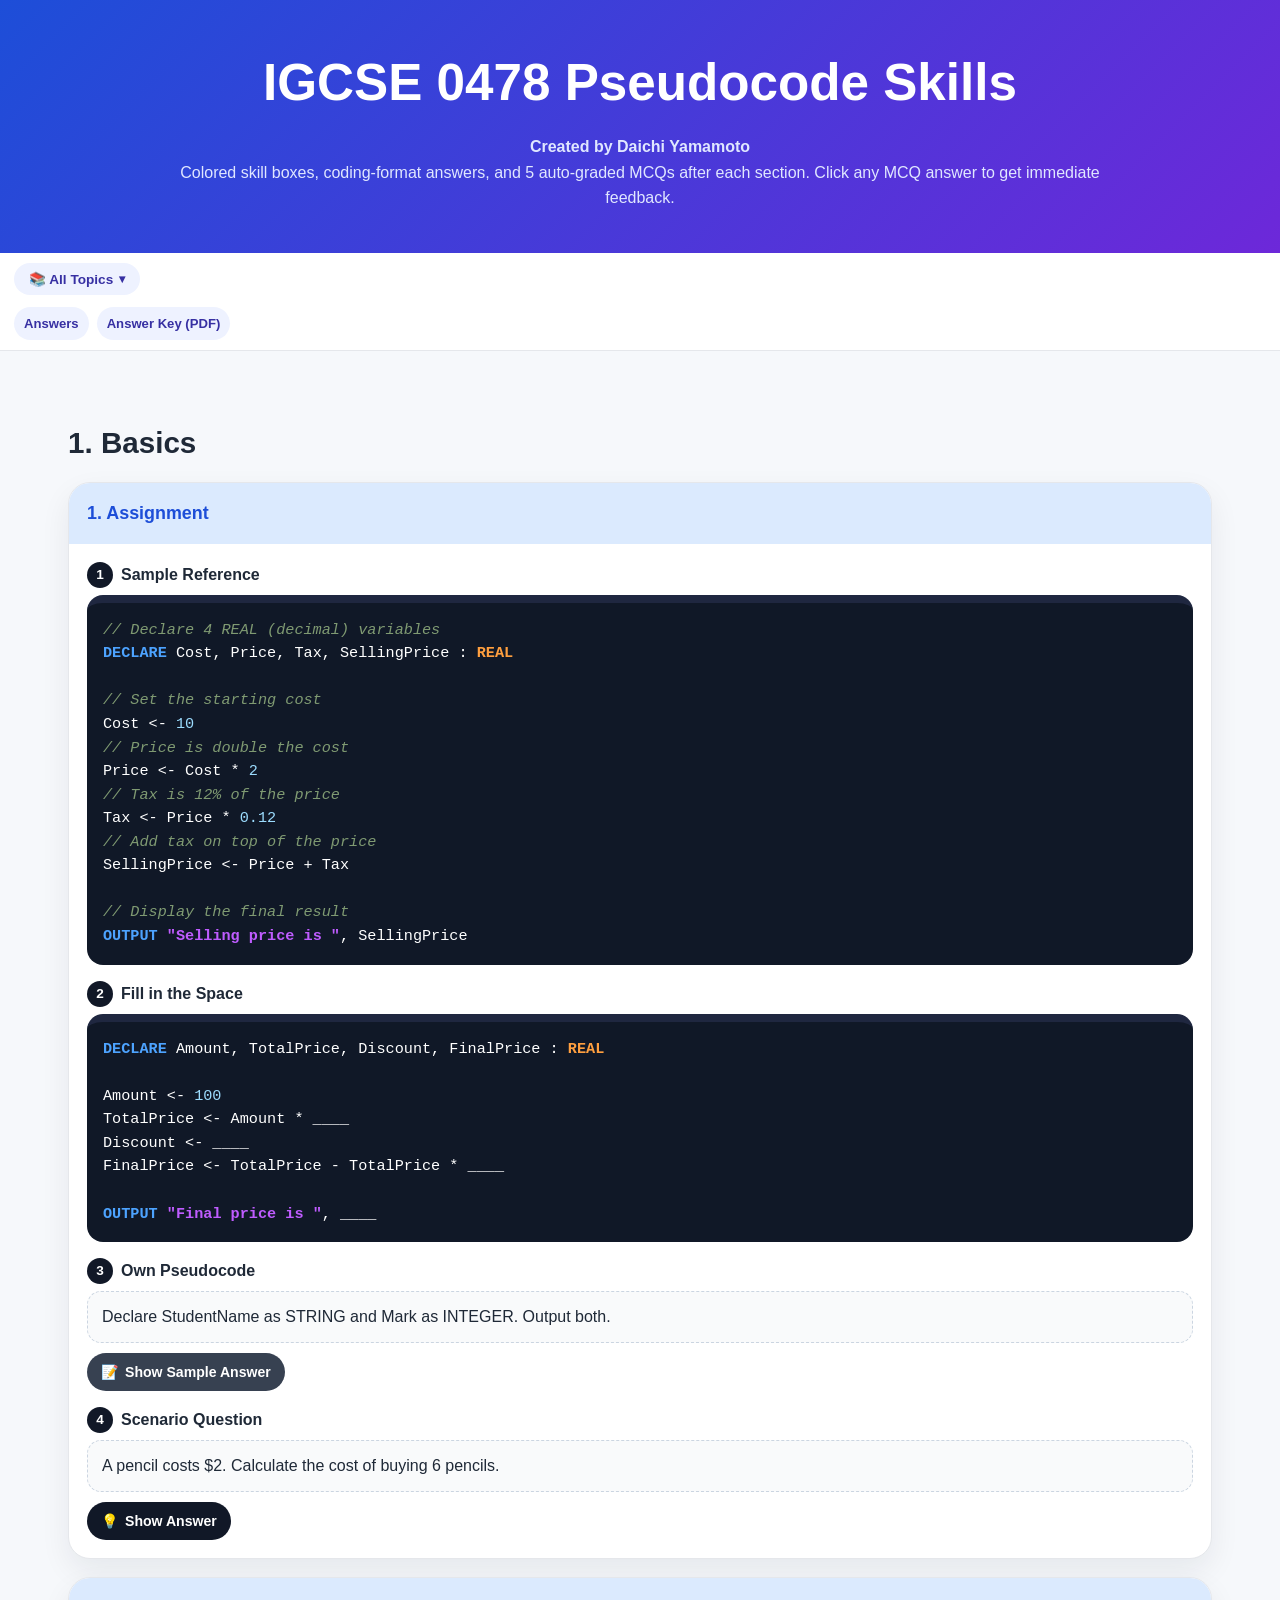
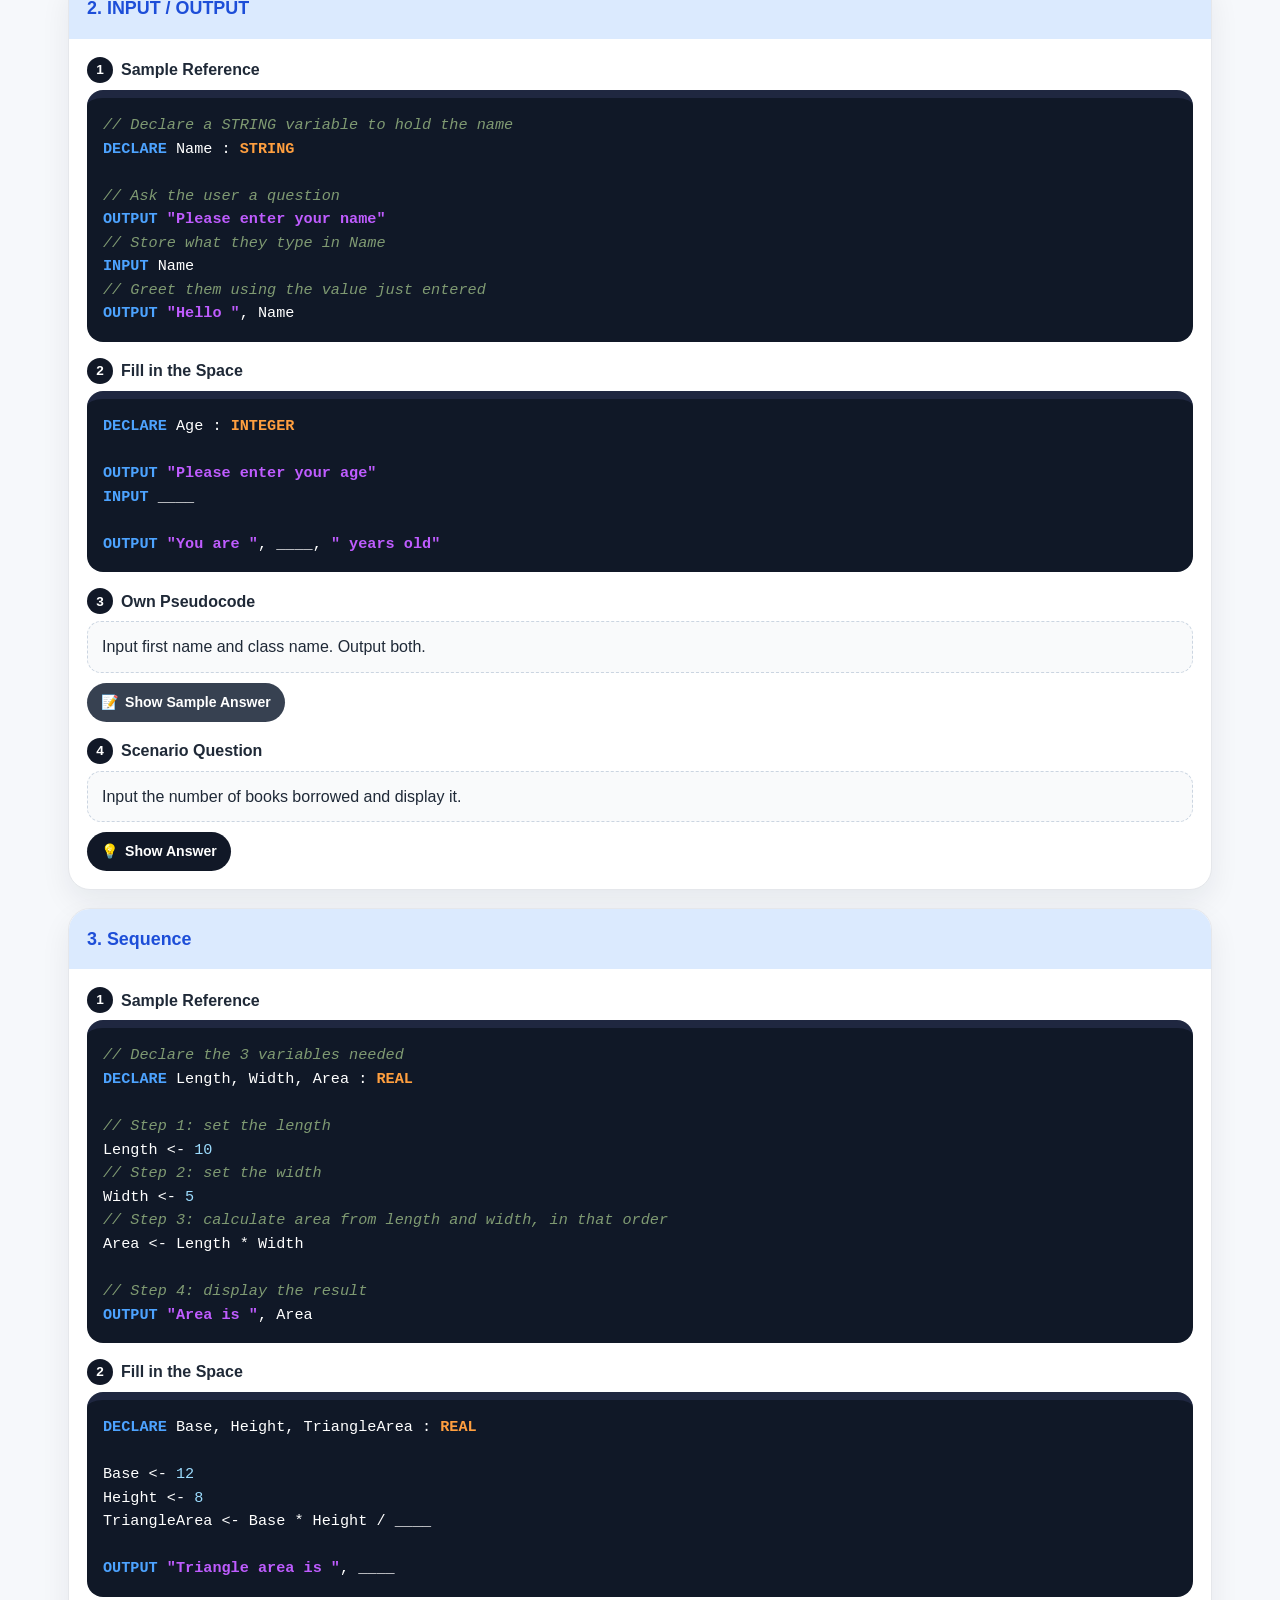
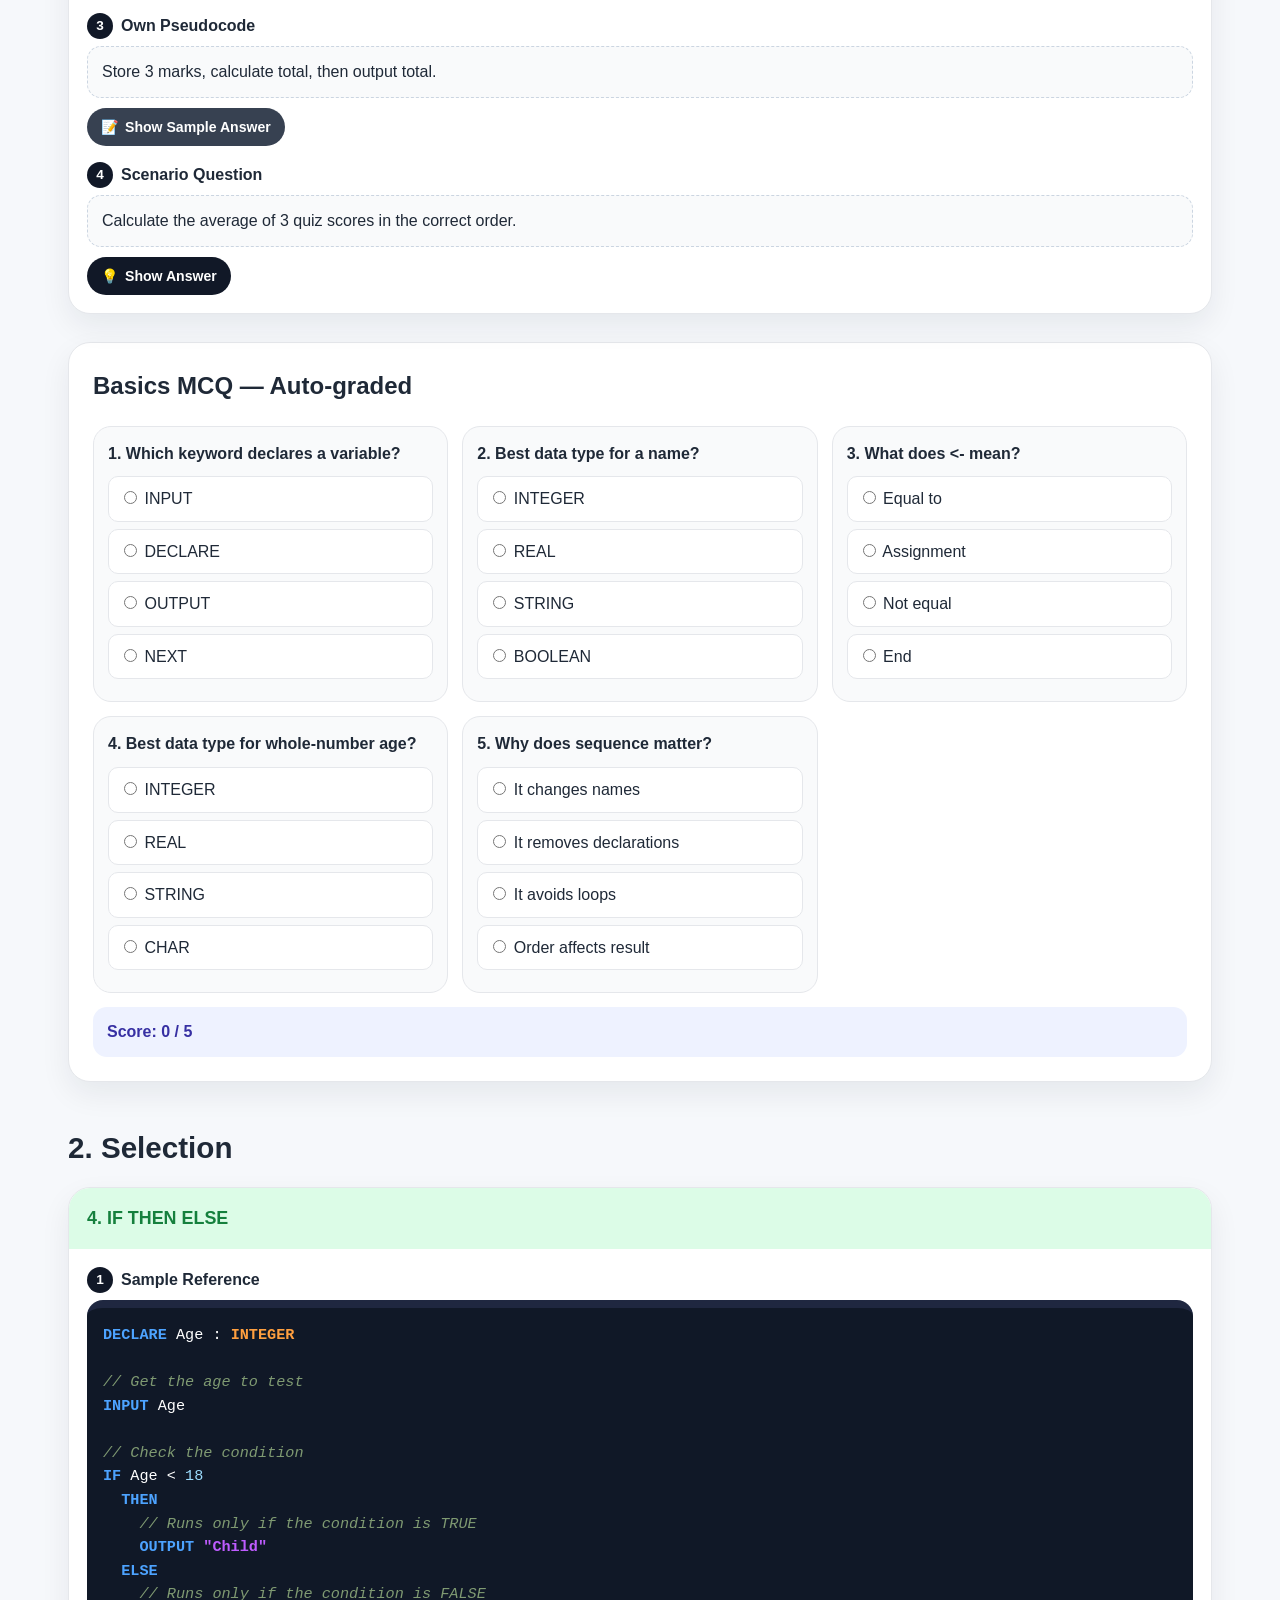
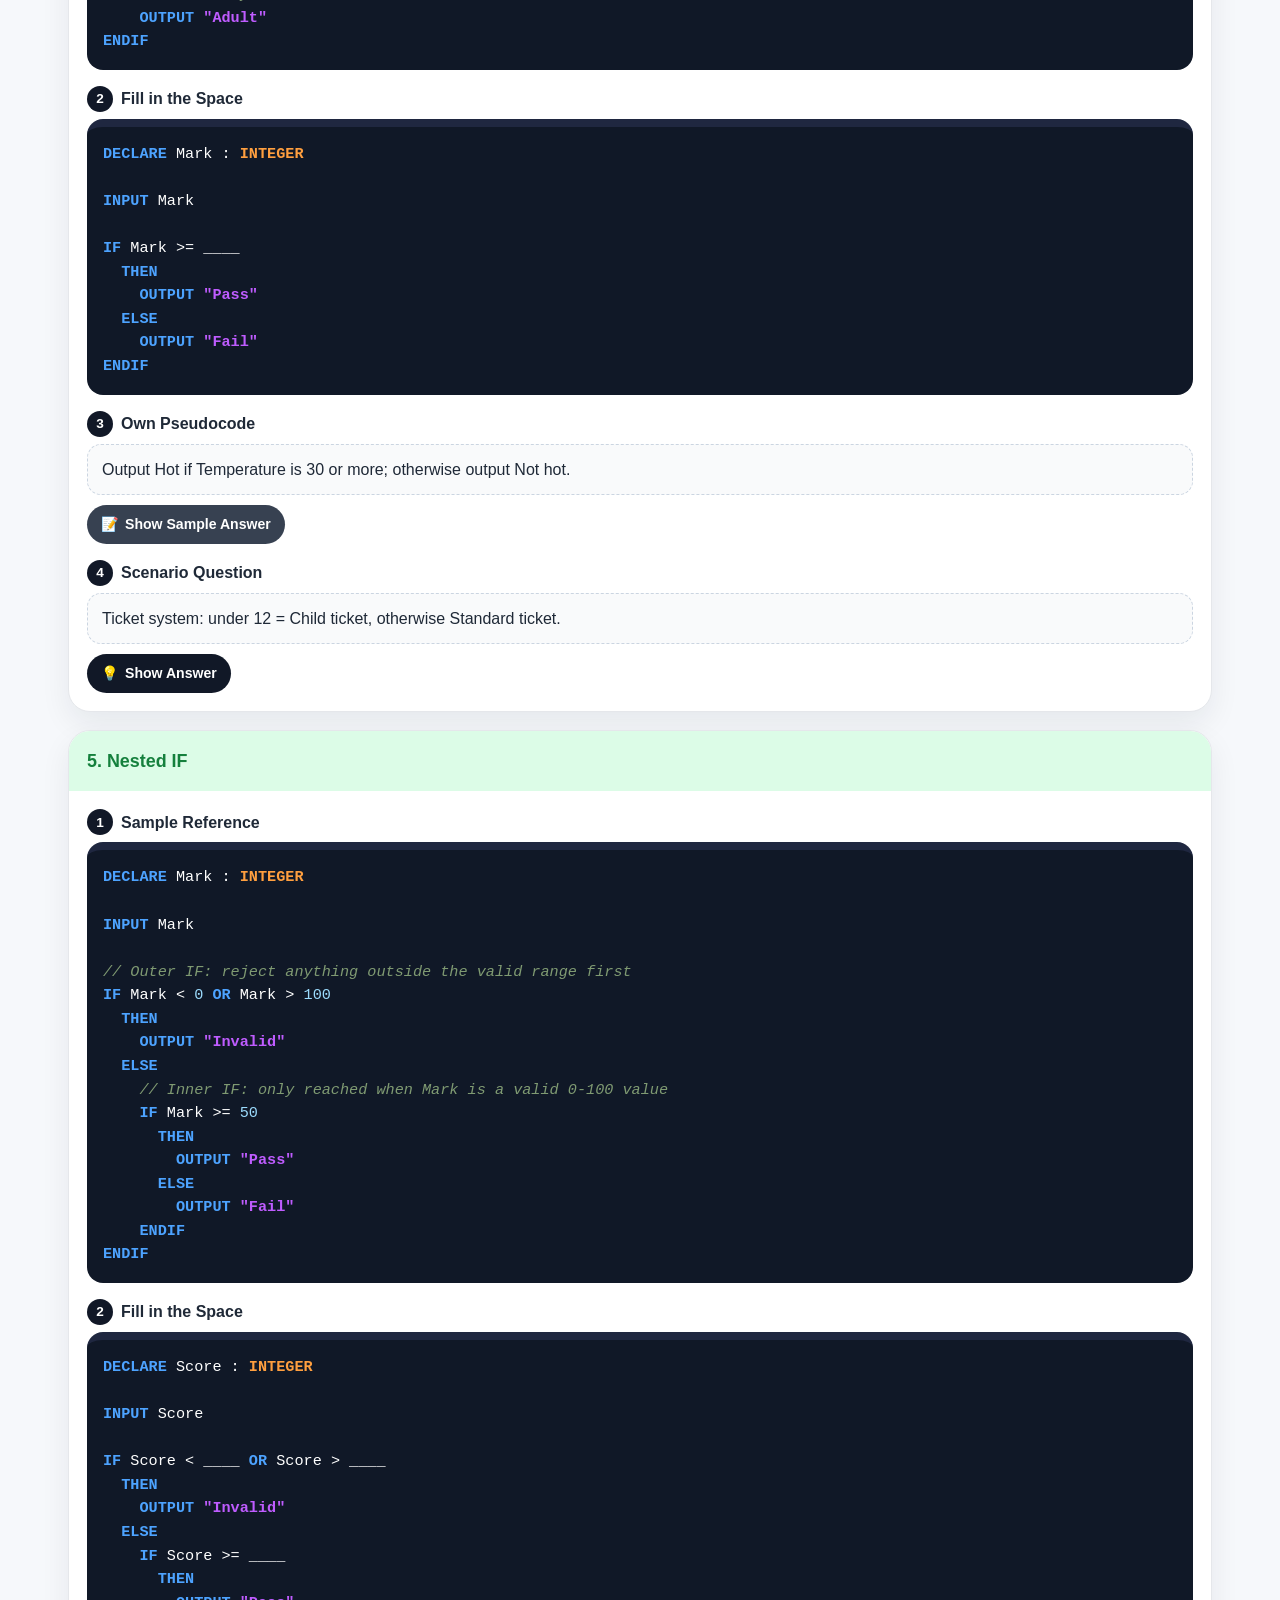
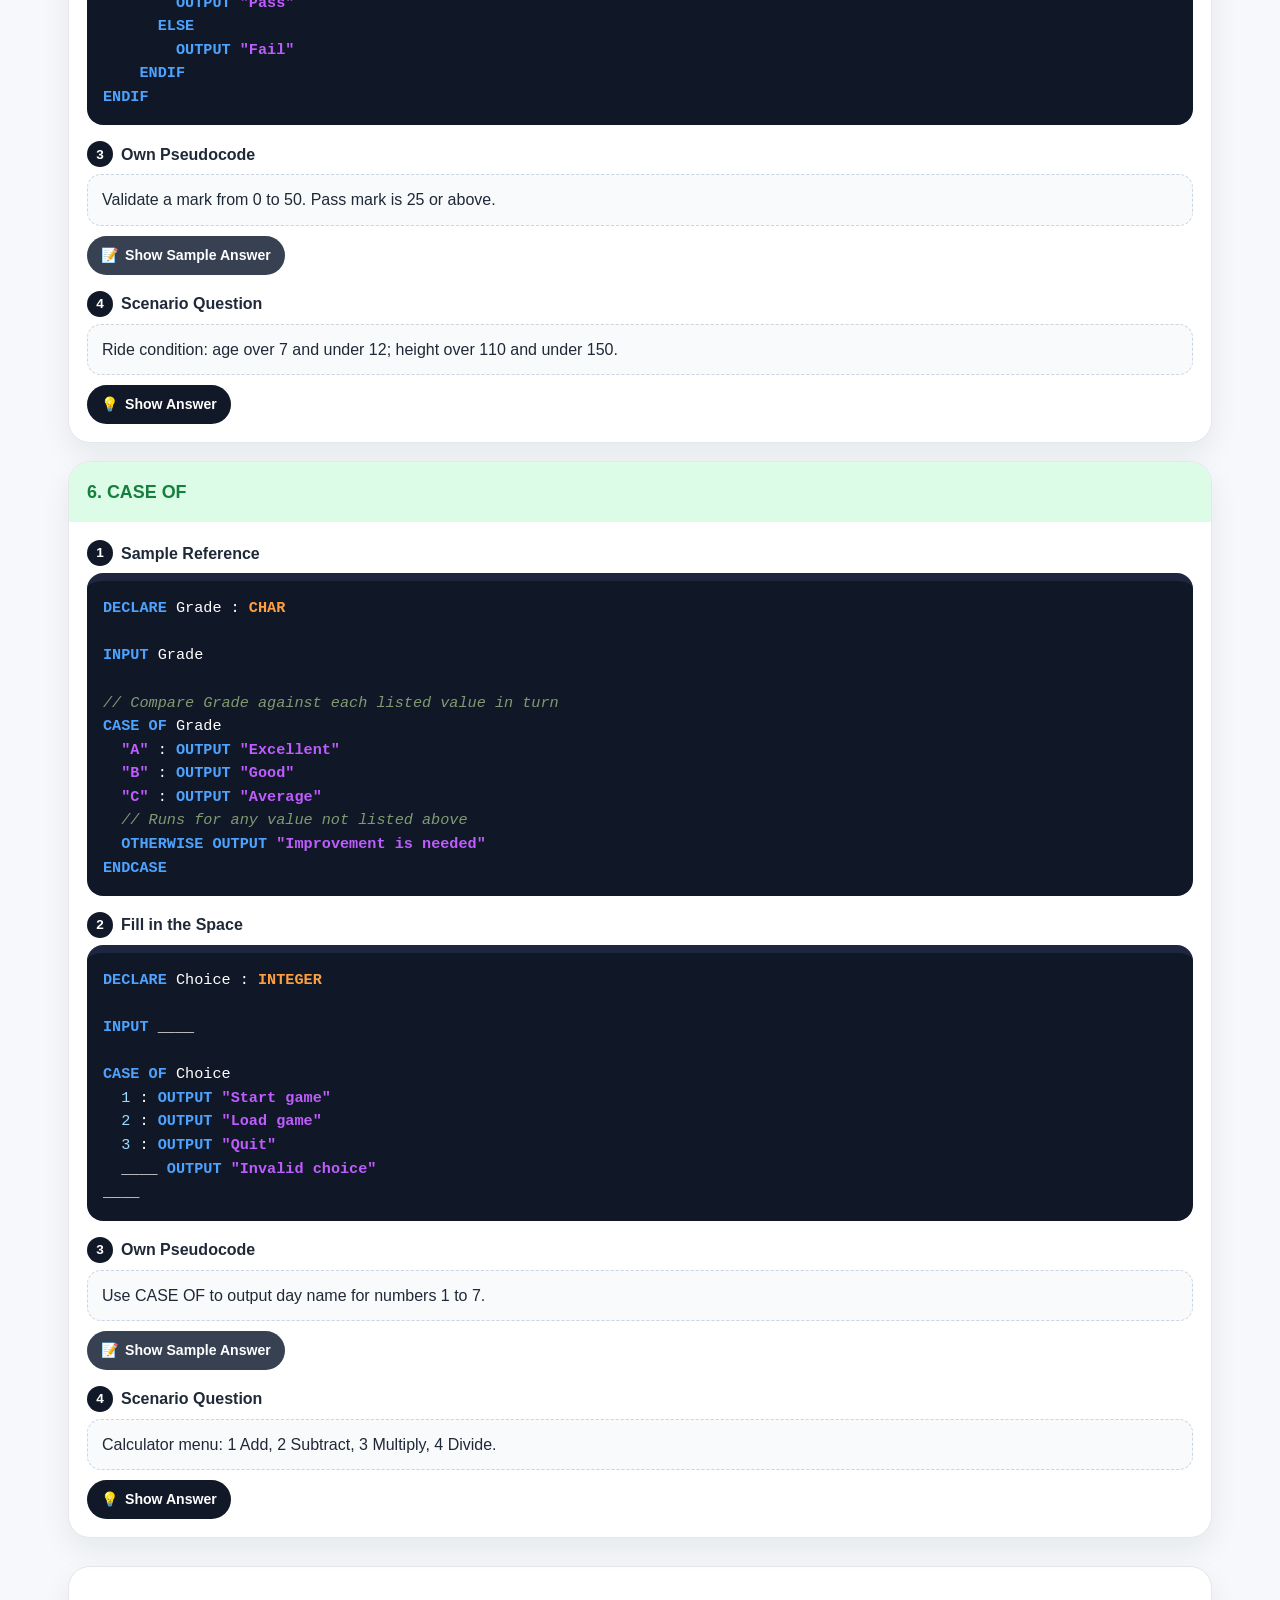
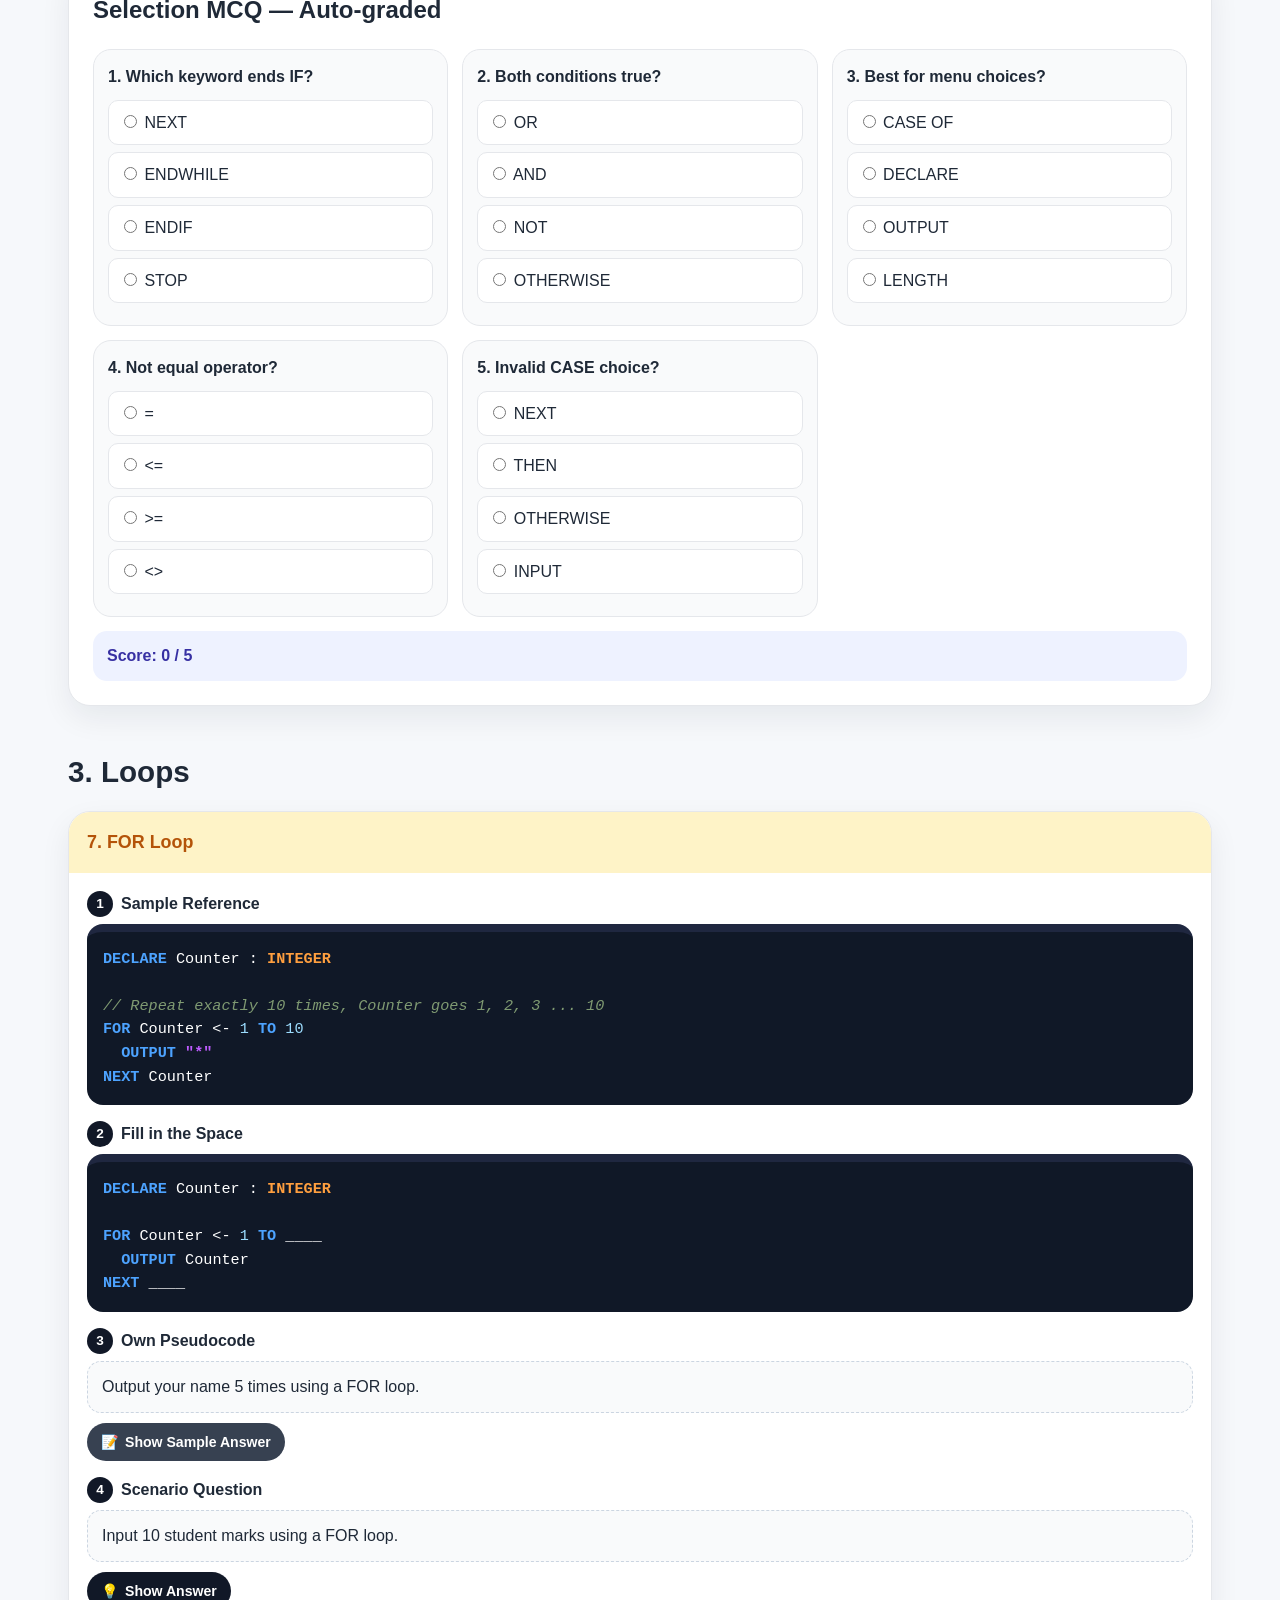
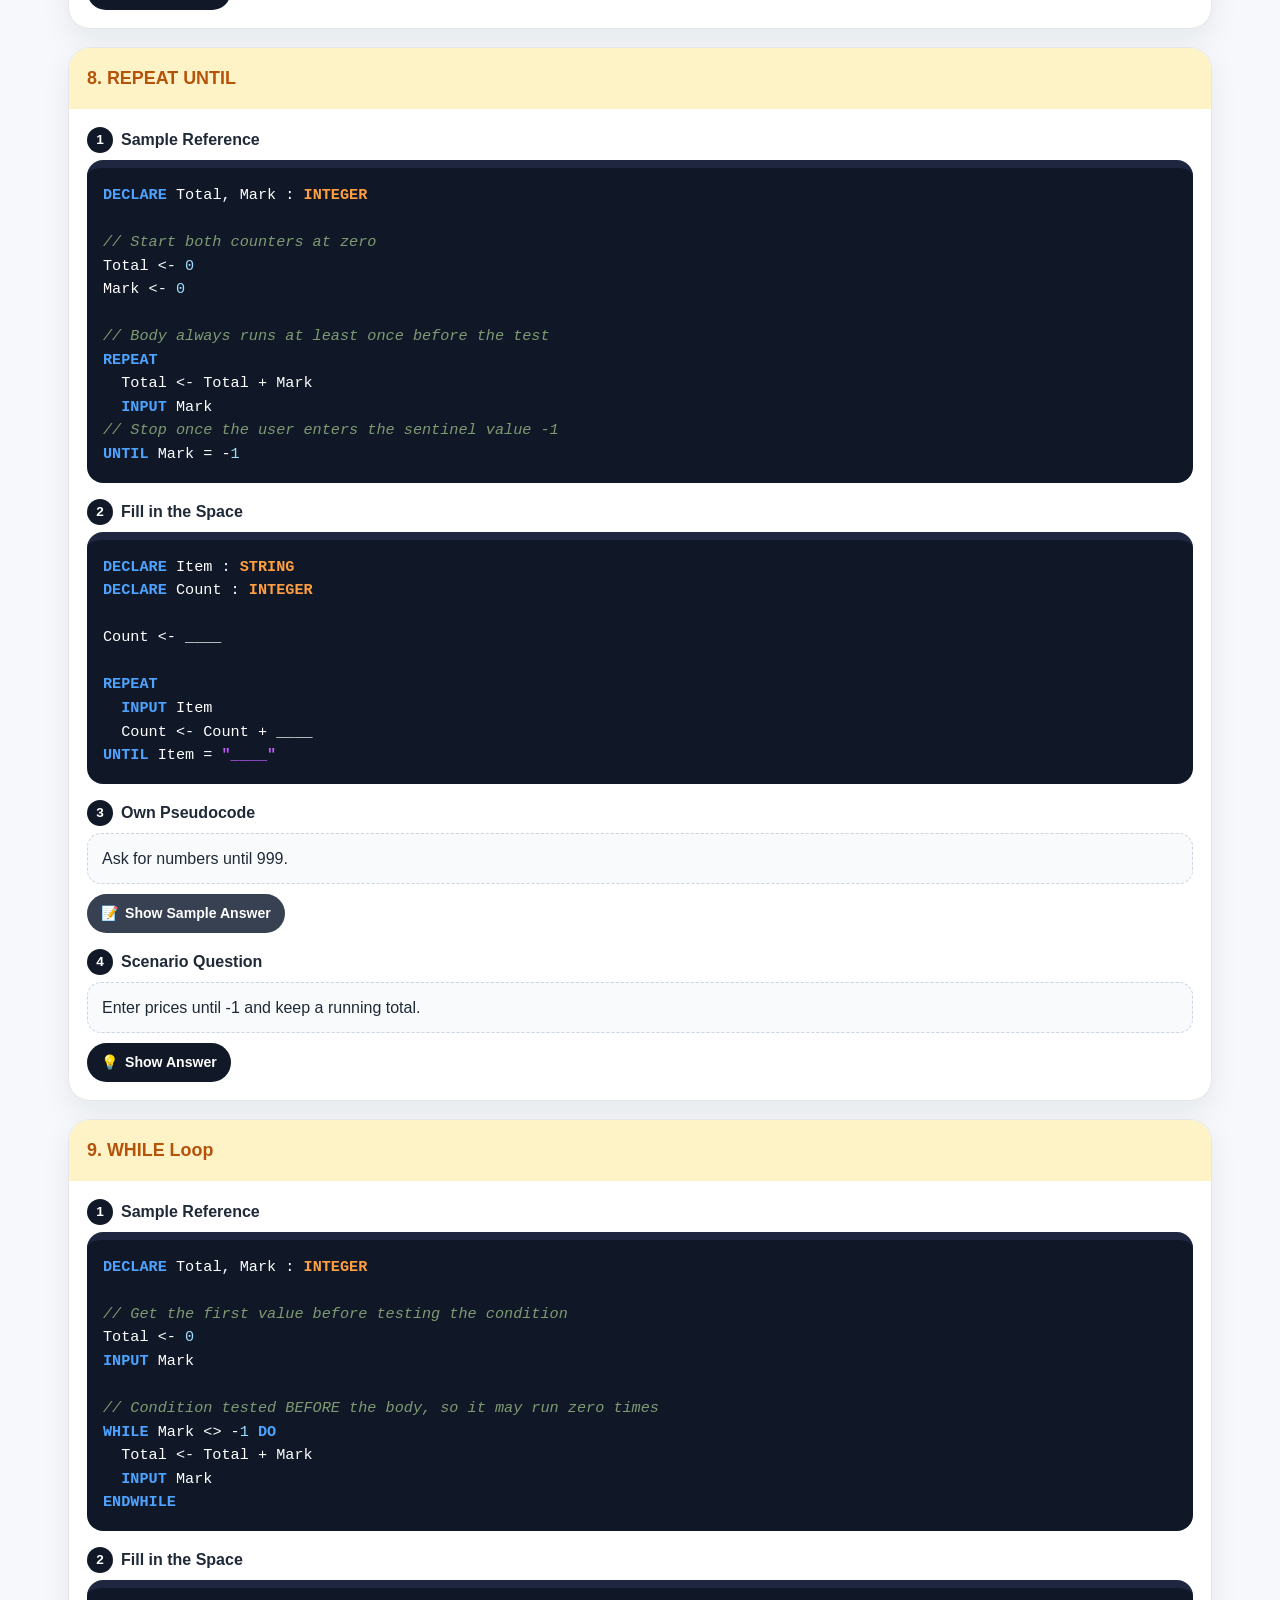
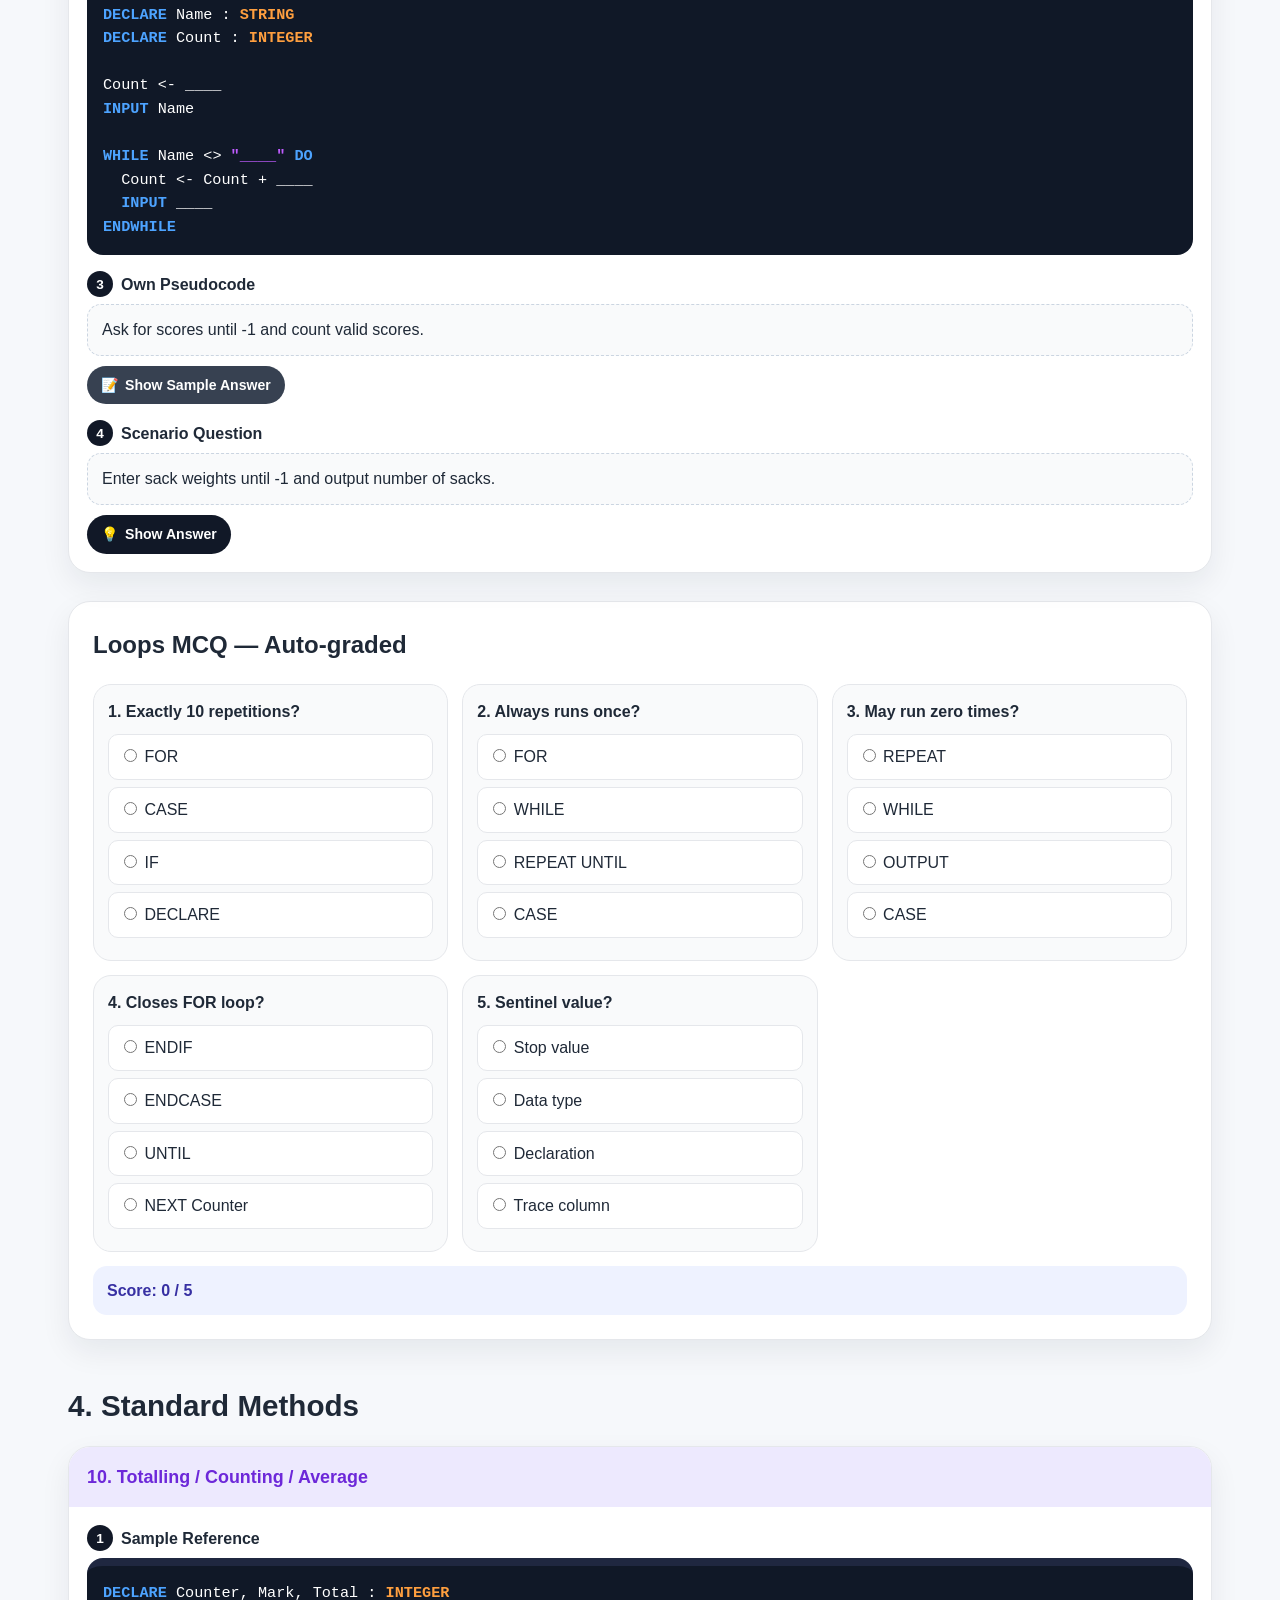
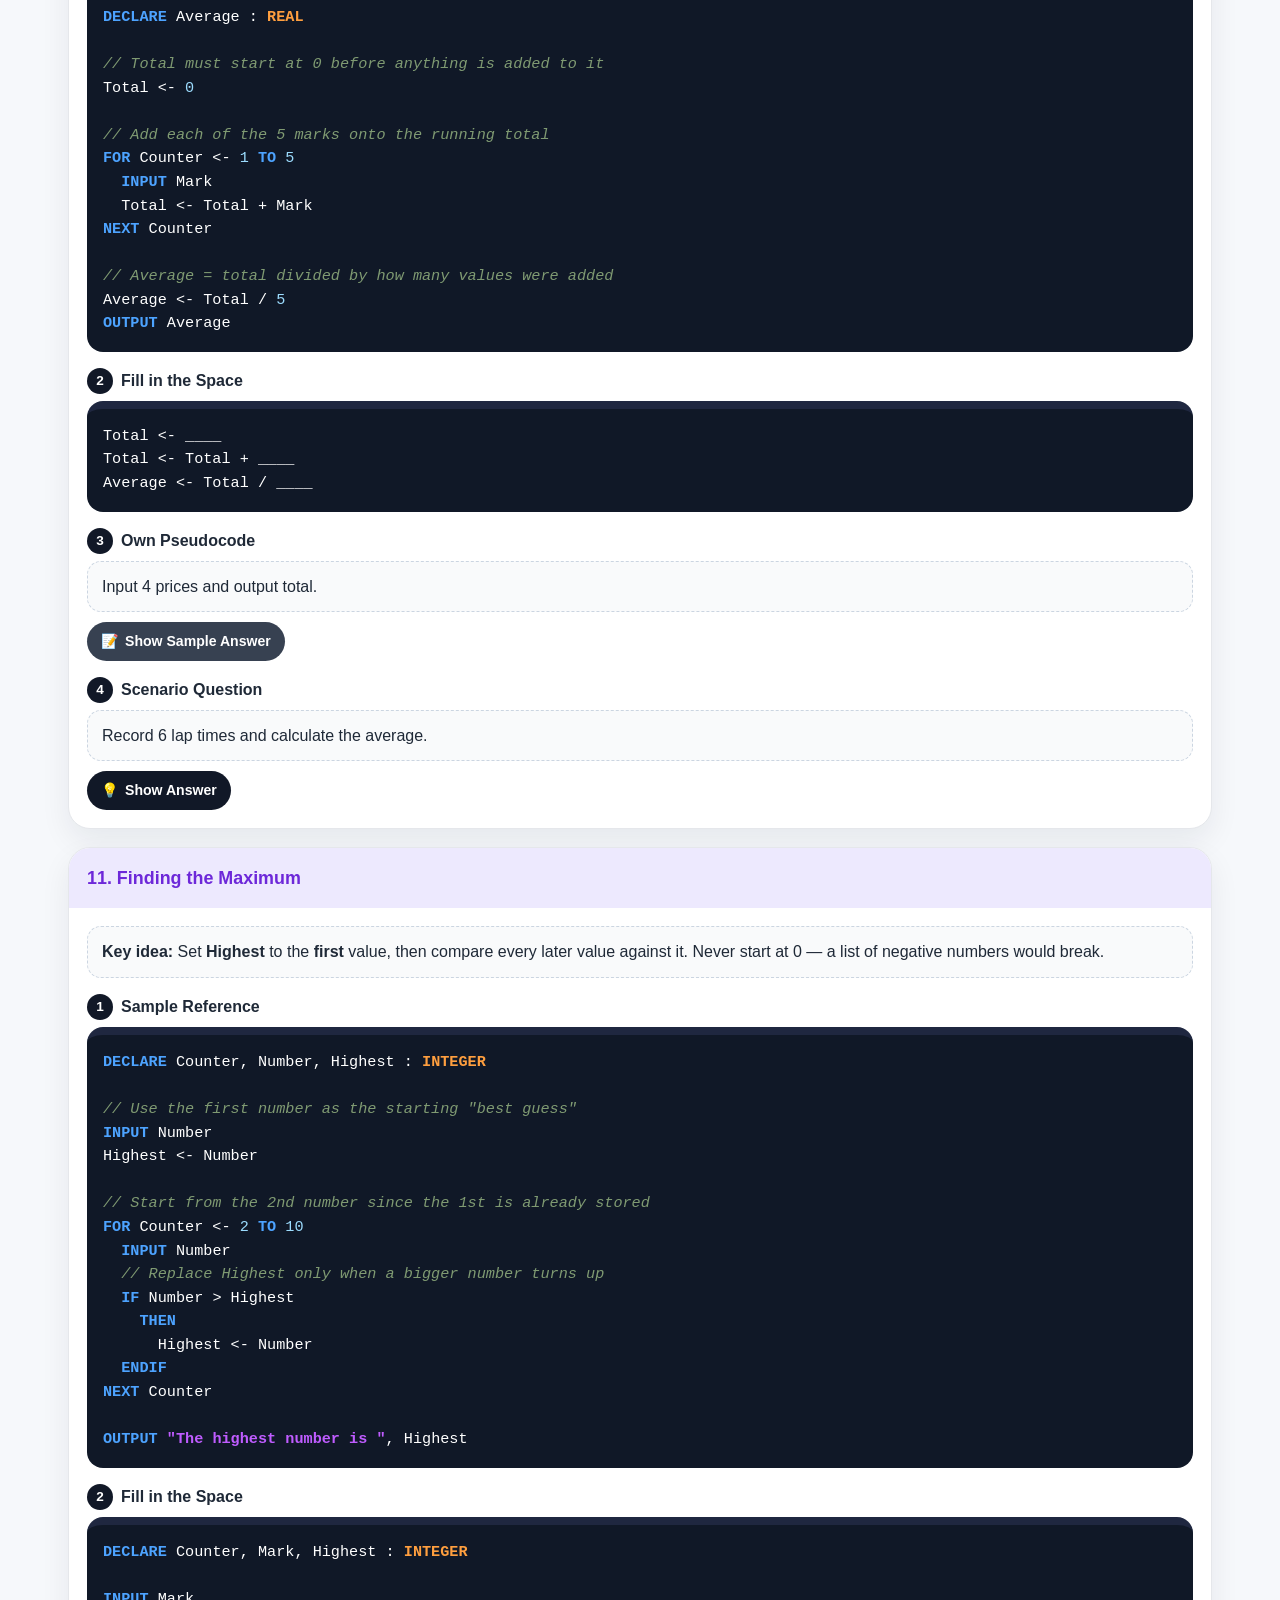
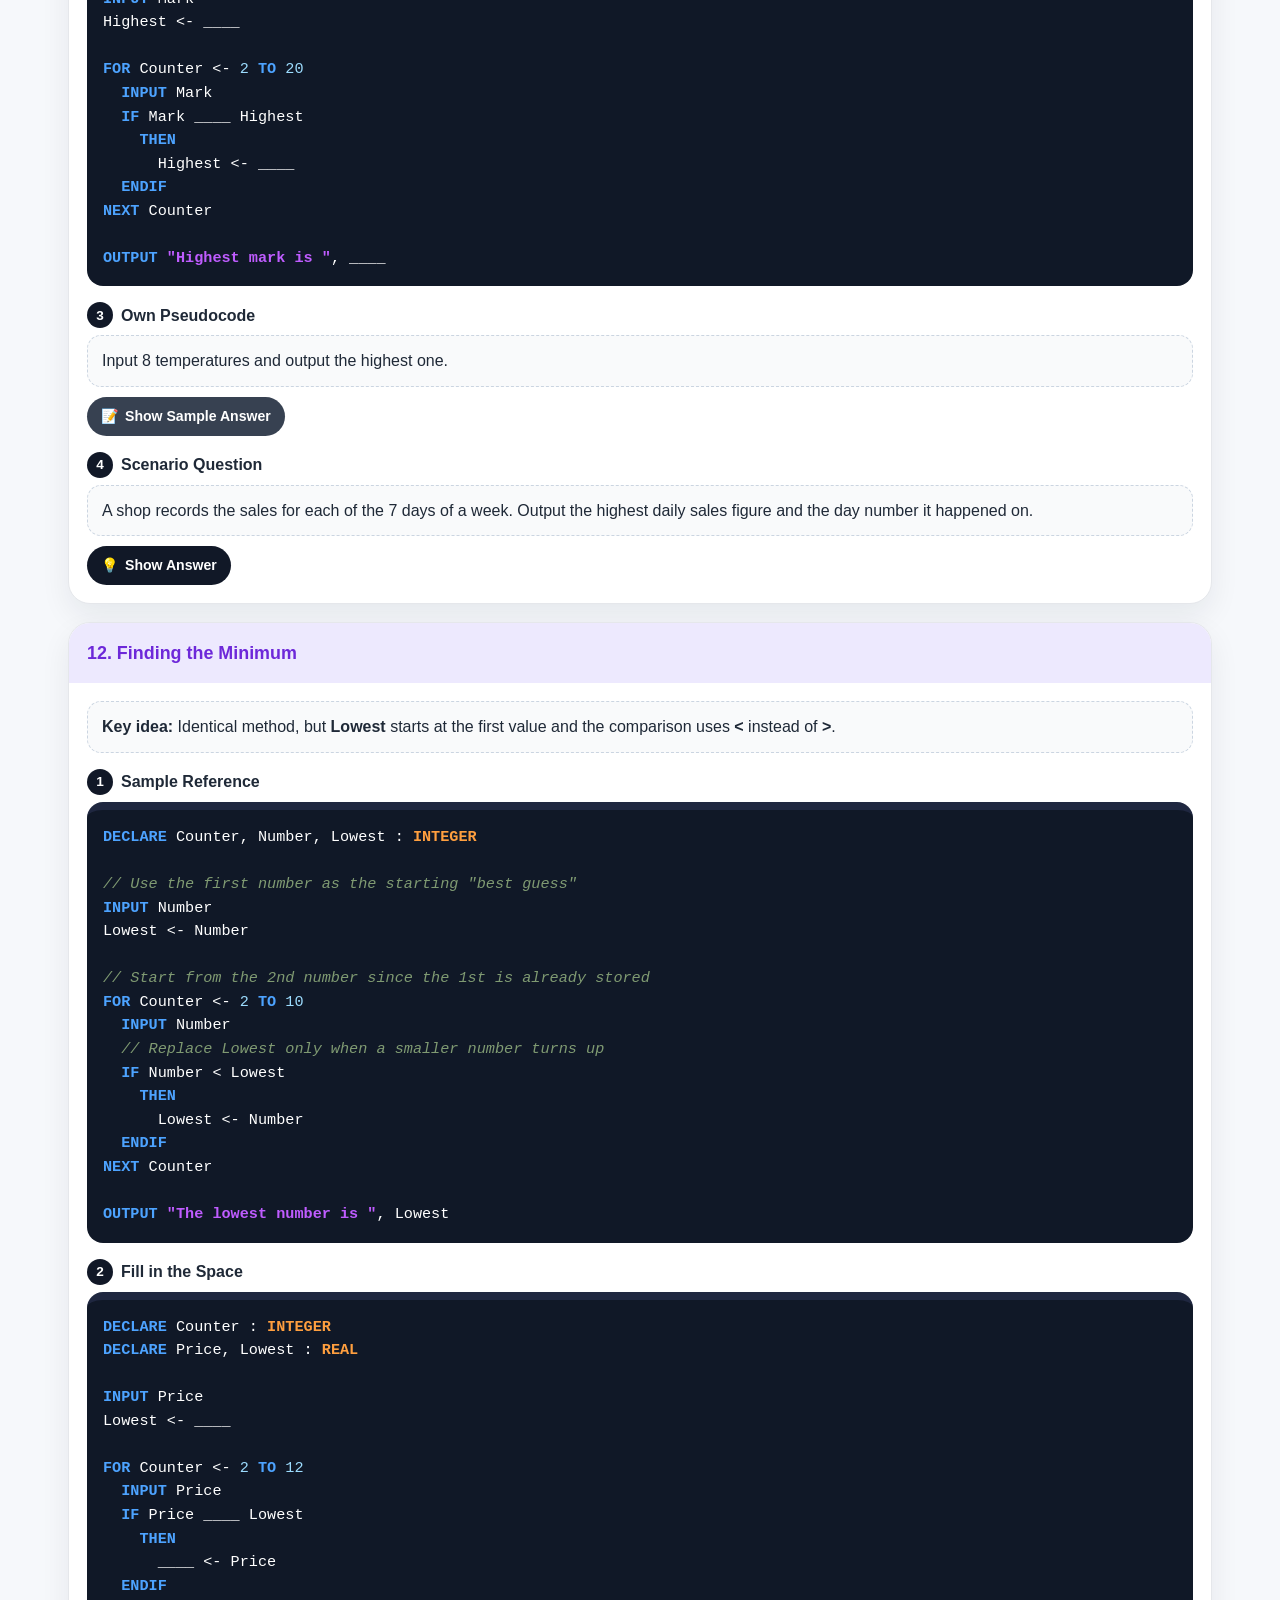
==== index.html @ bd962218 "Group Practice links into the nav menu, flatten the open panel Adds an 8th "Practice" row (Loop Prac" ====
<!DOCTYPE html>
<html lang="en">
<head>
<meta charset="UTF-8">
<meta name="viewport" content="width=device-width, initial-scale=1.0">
<meta name="author" content="Daichi Yamamoto">
<meta name="copyright" content="© 2026 Daichi Yamamoto. All rights reserved.">
<meta name="description" content="IGCSE 0478 Pseudocode Skills Practice Website created by Daichi Yamamoto.">
<title>IGCSE 0478 Pseudocode Skills Practice — Daichi Yamamoto</title>
<style>
:root{--bg:#f6f8fb;--text:#1f2937;--line:#e5e7eb;--blue:#dbeafe;--green:#dcfce7;--yellow:#fef3c7;--purple:#ede9fe;--red:#fee2e2;--orange:#ffedd5;--teal:#99f6e4;--dark:#101827;--top:#1f2740;--kw:#4da3ff;--type:#ff9f3f;--str:#bf5cff;--num:#9cdcfe}
*{box-sizing:border-box}body{margin:0;font-family:Arial,Helvetica,sans-serif;background:var(--bg);color:var(--text);line-height:1.6}header{background:linear-gradient(135deg,#1d4ed8,#6d28d9);color:white;text-align:center;padding:42px 20px}header h1{margin:0 0 10px;font-size:clamp(2rem,4vw,3.2rem)}header p{max-width:950px;margin:auto;color:#e0e7ff}nav{position:sticky;top:0;background:white;border-bottom:1px solid var(--line);padding:10px 14px;z-index:10;display:flex;flex-wrap:wrap;align-items:center;gap:6px 8px}nav a{display:inline-block;padding:6px 10px;border-radius:999px;background:#eef2ff;color:#3730a3;text-decoration:none;font-weight:800;font-size:.82rem;white-space:nowrap}@media (max-width:600px){nav a{font-size:.72rem;padding:5px 8px}}
.nav-toggle{display:inline-flex;align-items:center;gap:6px;font-family:inherit;font-size:.85rem;font-weight:800;color:#3730a3;background:#eef2ff;border:1.5px solid transparent;border-radius:999px;padding:7px 14px;cursor:pointer;white-space:nowrap;transition:all .2s}
.nav-toggle:hover,.nav-toggle.open{border-color:#3730a3}
.nav-toggle .nav-caret{display:inline-block;transition:transform .25s ease;font-size:.75rem}
.nav-toggle.open .nav-caret{transform:rotate(180deg)}
.nav-groups{flex-basis:100%;width:100%;overflow:hidden;max-height:0;opacity:0;margin-top:0;transition:max-height .25s ease,opacity .2s ease,margin-top .25s ease;column-count:4;column-gap:20px;column-rule:1px solid var(--line)}
.nav-groups.open{max-height:500px;opacity:1;margin-top:8px;padding-top:8px;border-top:1px solid var(--line)}
.nav-row{display:flex;flex-wrap:wrap;align-items:baseline;gap:3px 8px;break-inside:avoid;padding-bottom:8px;margin-bottom:8px}
.nav-row a{background:none;padding:2px 3px;border-radius:4px;color:#4b5563;font-weight:700;font-size:.78rem}
.nav-row a:hover{color:#3730a3;text-decoration:underline}
.nav-mod{font-size:.72rem;font-weight:900;letter-spacing:.03em;white-space:nowrap;margin-right:2px;flex-basis:100%}
@media (max-width:900px){.nav-groups{column-count:2}.nav-groups.open{max-height:500px}}
@media (max-width:500px){.nav-groups{column-count:1}.nav-groups.open{max-height:800px}}.card{scroll-margin-top:76px}.card:target{box-shadow:0 0 0 4px #6d28d9}.container{max-width:1180px;margin:auto;padding:26px 18px 60px}.section-title{font-size:1.85rem;margin:42px 0 16px}.grid{display:grid;grid-template-columns:1fr;gap:18px}.card,.quiz,.answers,.project{background:white;border:1px solid var(--line);border-radius:22px;box-shadow:0 12px 30px rgba(15,23,42,.07);overflow:hidden}.head{padding:16px 18px;font-weight:900;font-size:1.12rem}.blue .head{background:var(--blue);color:#1d4ed8}.green .head{background:var(--green);color:#15803d}.yellow .head{background:var(--yellow);color:#b45309}.purple .head{background:var(--purple);color:#6d28d9}.red .head{background:var(--red);color:#b91c1c}.orange .head{background:var(--orange);color:#c2410c}.teal .head{background:var(--teal);color:#0f766e}.body{padding:18px}.step{display:flex;align-items:center;gap:8px;margin:16px 0 7px;font-weight:900}.step:first-child{margin-top:0}.step span{width:26px;height:26px;border-radius:50%;display:grid;place-items:center;background:#111827;color:white;font-size:.85rem}pre{margin:0;background:var(--dark);color:white;border-top:8px solid var(--top);border-radius:16px;padding:16px;overflow-x:visible;font-size:.95rem;line-height:1.55;white-space:pre-wrap;word-break:normal;overflow-wrap:anywhere}code{font-family:Consolas,Monaco,'Courier New',monospace;white-space:pre-wrap;word-break:normal;overflow-wrap:anywhere}.kw{color:var(--kw);font-weight:900}.type{color:var(--type);font-weight:900}.str{color:var(--str);font-weight:800}.num{color:var(--num)}.comment{color:#7f9a72;font-style:italic}.task{border:1px dashed #cbd5e1;background:#f9fafb;border-radius:14px;padding:12px 14px}.quiz{padding:24px;margin:28px 0 36px}.quiz h2{margin-top:0}.quiz-grid{display:grid;grid-template-columns:repeat(auto-fit,minmax(320px,1fr));gap:14px}.q{border:1px solid var(--line);border-radius:18px;background:#f9fafb;padding:14px}.q p{margin:0 0 10px;font-weight:900}.q label{display:block;margin:7px 0;padding:9px 10px;border:1px solid #e5e7eb;background:white;border-radius:10px;cursor:pointer}.q.correct{border-color:#86efac;background:#f0fdf4}.q.wrong{border-color:#fecaca;background:#fff1f2}.feedback{font-weight:900;margin-top:8px}.good{color:#15803d}.bad{color:#b91c1c}.score{margin-top:14px;padding:12px 14px;background:#eef2ff;color:#3730a3;border-radius:14px;font-weight:900}.answers,.project{padding:24px;margin-top:34px}details{border:1px solid var(--line);border-radius:14px;background:#f9fafb;padding:12px 14px;margin:12px 0}summary{font-weight:900;cursor:pointer}.answer-space{min-height:110px;border:2px dashed #cbd5e1;border-radius:16px;padding:14px;color:#6b7280;background:white}.scenario-answer,.own-answer{border:none;background:none;padding:0;margin:10px 0 0}.scenario-answer summary,.own-answer summary{list-style:none;display:inline-flex;align-items:center;gap:6px;padding:8px 14px;border-radius:999px;font-weight:800;cursor:pointer;font-size:.88rem}.scenario-answer summary::-webkit-details-marker,.own-answer summary::-webkit-details-marker{display:none}.scenario-answer summary{background:#111827;color:white}.scenario-answer summary::before{content:"💡"}.scenario-answer[open] summary{background:#4338ca}.scenario-answer[open] summary::before{content:"✅"}.own-answer summary{background:#374151;color:white}.own-answer summary::before{content:"📝"}.own-answer[open] summary{background:#0f766e}.own-answer[open] summary::before{content:"✅"}.scenario-answer .task,.own-answer .task{margin-top:10px}.scenario-answer pre,.own-answer pre{margin-top:10px}footer{text-align:center;color:#6b7280;padding:32px}
</style>
</head>
<body>
<header><h1>IGCSE 0478 Pseudocode Skills</h1><p><strong>Created by Daichi Yamamoto</strong><br>Colored skill boxes, coding-format answers, and 5 auto-graded MCQs after each section. Click any MCQ answer to get immediate feedback.</p></header>
<nav>
<button type="button" class="nav-toggle" id="navToggle" aria-expanded="false" aria-controls="navGroups">📚 All Topics <span class="nav-caret">▾</span></button>
<div class="nav-groups" id="navGroups">
  <div class="nav-row"><span class="nav-mod" style="color:#1d4ed8">Basics</span><a href="#topic1">1. Assignment</a><a href="#topic2">2. INPUT/OUTPUT</a><a href="#topic3">3. Sequence</a></div>
  <div class="nav-row"><span class="nav-mod" style="color:#15803d">Selection</span><a href="#topic4">4. IF THEN ELSE</a><a href="#topic5">5. Nested IF</a><a href="#topic6">6. CASE OF</a></div>
  <div class="nav-row"><span class="nav-mod" style="color:#b45309">Loops</span><a href="#topic7">7. FOR Loop</a><a href="#topic8">8. REPEAT UNTIL</a><a href="#topic9">9. WHILE Loop</a></div>
  <div class="nav-row"><span class="nav-mod" style="color:#6d28d9">Standard Methods</span><a href="#topic10">10. Totalling/Counting/Average</a><a href="#topic11">11. Finding the Maximum</a><a href="#topic12">12. Finding the Minimum</a><a href="#topic13">13. Linear Search</a><a href="#topic14">14. Bubble Sort</a></div>
  <div class="nav-row"><span class="nav-mod" style="color:#b91c1c">Validation</span><a href="#topic15">15. Range Check</a><a href="#topic16">16. Length/Presence/Double Entry</a></div>
  <div class="nav-row"><span class="nav-mod" style="color:#c2410c">Testing</span><a href="#topic17">17. Test Data</a><a href="#topic18">18. Trace Tables/Errors</a></div>
  <div class="nav-row"><span class="nav-mod" style="color:#0f766e">Functions</span><a href="#topic19">19. Procedures</a><a href="#topic20">20. Functions</a></div>
  <div class="nav-row"><span class="nav-mod" style="color:#3730a3">Practice</span><a href="loop-practice.html">21. Loop Practice</a><a href="record-class-practice.html">22. Record &amp; Class Practice</a></div>
</div>
<a href="#answers">Answers</a><a href="Answers.pdf" target="_blank" rel="noopener">Answer Key (PDF)</a>
</nav>
<main class="container">
<h2 id="basics" class="section-title">1. Basics</h2>
<section class="grid">
<article id="topic1" class="card blue"><div class="head">1. Assignment</div><div class="body"><div class="step"><span>1</span>Sample Reference</div><pre><code><span class="comment">// Declare 4 REAL (decimal) variables</span>
<span class="kw">DECLARE</span> Cost, Price, Tax, SellingPrice : <span class="type">REAL</span>

<span class="comment">// Set the starting cost</span>
Cost &lt;- <span class="num">10</span>
<span class="comment">// Price is double the cost</span>
Price &lt;- Cost * <span class="num">2</span>
<span class="comment">// Tax is 12% of the price</span>
Tax &lt;- Price * <span class="num">0.12</span>
<span class="comment">// Add tax on top of the price</span>
SellingPrice &lt;- Price + Tax

<span class="comment">// Display the final result</span>
<span class="kw">OUTPUT</span> <span class="str">"Selling price is "</span>, SellingPrice</code></pre><div class="step"><span>2</span>Fill in the Space</div><pre><code><span class="kw">DECLARE</span> Amount, TotalPrice, Discount, FinalPrice : <span class="type">REAL</span>

Amount &lt;- <span class="num">100</span>
TotalPrice &lt;- Amount * ____
Discount &lt;- ____
FinalPrice &lt;- TotalPrice - TotalPrice * ____

<span class="kw">OUTPUT</span> <span class="str">"Final price is "</span>, ____</code></pre><div class="step"><span>3</span>Own Pseudocode</div><div class="task">Declare StudentName as STRING and Mark as INTEGER. Output both.</div><details class="own-answer"><summary>Show Sample Answer</summary><pre><code><span class="kw">DECLARE</span> StudentName : <span class="type">STRING</span>
<span class="kw">DECLARE</span> Mark : <span class="type">INTEGER</span>

<span class="kw">OUTPUT</span> StudentName, Mark</code></pre></details><div class="step"><span>4</span>Scenario Question</div><div class="task">A pencil costs $2. Calculate the cost of buying 6 pencils.</div><details class="scenario-answer"><summary>Show Answer</summary><pre><code><span class="kw">DECLARE</span> PencilCost, Quantity, TotalCost : <span class="type">REAL</span>

PencilCost &lt;- <span class="num">2</span>
Quantity &lt;- <span class="num">6</span>
TotalCost &lt;- PencilCost * Quantity

<span class="kw">OUTPUT</span> <span class="str">"Total cost is "</span>, TotalCost</code></pre></details></div></article>
<article id="topic2" class="card blue"><div class="head">2. INPUT / OUTPUT</div><div class="body"><div class="step"><span>1</span>Sample Reference</div><pre><code><span class="comment">// Declare a STRING variable to hold the name</span>
<span class="kw">DECLARE</span> Name : <span class="type">STRING</span>

<span class="comment">// Ask the user a question</span>
<span class="kw">OUTPUT</span> <span class="str">"Please enter your name"</span>
<span class="comment">// Store what they type in Name</span>
<span class="kw">INPUT</span> Name
<span class="comment">// Greet them using the value just entered</span>
<span class="kw">OUTPUT</span> <span class="str">"Hello "</span>, Name</code></pre><div class="step"><span>2</span>Fill in the Space</div><pre><code><span class="kw">DECLARE</span> Age : <span class="type">INTEGER</span>

<span class="kw">OUTPUT</span> <span class="str">"Please enter your age"</span>
<span class="kw">INPUT</span> ____

<span class="kw">OUTPUT</span> <span class="str">"You are "</span>, ____, <span class="str">" years old"</span></code></pre><div class="step"><span>3</span>Own Pseudocode</div><div class="task">Input first name and class name. Output both.</div><details class="own-answer"><summary>Show Sample Answer</summary><pre><code><span class="kw">DECLARE</span> FirstName, ClassName : <span class="type">STRING</span>

<span class="kw">INPUT</span> FirstName
<span class="kw">INPUT</span> ClassName

<span class="kw">OUTPUT</span> FirstName, ClassName</code></pre></details><div class="step"><span>4</span>Scenario Question</div><div class="task">Input the number of books borrowed and display it.</div><details class="scenario-answer"><summary>Show Answer</summary><pre><code><span class="kw">DECLARE</span> BooksBorrowed : <span class="type">INTEGER</span>

<span class="kw">OUTPUT</span> <span class="str">"How many books did you borrow?"</span>
<span class="kw">INPUT</span> BooksBorrowed

<span class="kw">OUTPUT</span> <span class="str">"You borrowed "</span>, BooksBorrowed, <span class="str">" books"</span></code></pre></details></div></article>
<article id="topic3" class="card blue"><div class="head">3. Sequence</div><div class="body"><div class="step"><span>1</span>Sample Reference</div><pre><code><span class="comment">// Declare the 3 variables needed</span>
<span class="kw">DECLARE</span> Length, Width, Area : <span class="type">REAL</span>

<span class="comment">// Step 1: set the length</span>
Length &lt;- <span class="num">10</span>
<span class="comment">// Step 2: set the width</span>
Width &lt;- <span class="num">5</span>
<span class="comment">// Step 3: calculate area from length and width, in that order</span>
Area &lt;- Length * Width

<span class="comment">// Step 4: display the result</span>
<span class="kw">OUTPUT</span> <span class="str">"Area is "</span>, Area</code></pre><div class="step"><span>2</span>Fill in the Space</div><pre><code><span class="kw">DECLARE</span> Base, Height, TriangleArea : <span class="type">REAL</span>

Base &lt;- <span class="num">12</span>
Height &lt;- <span class="num">8</span>
TriangleArea &lt;- Base * Height / ____

<span class="kw">OUTPUT</span> <span class="str">"Triangle area is "</span>, ____</code></pre><div class="step"><span>3</span>Own Pseudocode</div><div class="task">Store 3 marks, calculate total, then output total.</div><details class="own-answer"><summary>Show Sample Answer</summary><pre><code><span class="kw">DECLARE</span> Mark1, Mark2, Mark3, Total : <span class="type">INTEGER</span>

Mark1 &lt;- <span class="num">70</span>
Mark2 &lt;- <span class="num">85</span>
Mark3 &lt;- <span class="num">90</span>
Total &lt;- Mark1 + Mark2 + Mark3

<span class="kw">OUTPUT</span> Total</code></pre></details><div class="step"><span>4</span>Scenario Question</div><div class="task">Calculate the average of 3 quiz scores in the correct order.</div><details class="scenario-answer"><summary>Show Answer</summary><pre><code><span class="kw">DECLARE</span> Score1, Score2, Score3, Total, Average : <span class="type">REAL</span>

<span class="kw">INPUT</span> Score1
<span class="kw">INPUT</span> Score2
<span class="kw">INPUT</span> Score3
Total &lt;- Score1 + Score2 + Score3
Average &lt;- Total / <span class="num">3</span>

<span class="kw">OUTPUT</span> <span class="str">"Average score is "</span>, Average</code></pre></details></div></article>
</section>
<section class="quiz" data-quiz="basics"><h2>Basics MCQ — Auto-graded</h2><div class="quiz-grid"></div><div class="score">Score: 0 / 5</div></section>

<h2 id="selection" class="section-title">2. Selection</h2>
<section class="grid">
<article id="topic4" class="card green"><div class="head">4. IF THEN ELSE</div><div class="body"><div class="step"><span>1</span>Sample Reference</div><pre><code><span class="kw">DECLARE</span> Age : <span class="type">INTEGER</span>

<span class="comment">// Get the age to test</span>
<span class="kw">INPUT</span> Age

<span class="comment">// Check the condition</span>
<span class="kw">IF</span> Age &lt; <span class="num">18</span>
  <span class="kw">THEN</span>
    <span class="comment">// Runs only if the condition is TRUE</span>
    <span class="kw">OUTPUT</span> <span class="str">"Child"</span>
  <span class="kw">ELSE</span>
    <span class="comment">// Runs only if the condition is FALSE</span>
    <span class="kw">OUTPUT</span> <span class="str">"Adult"</span>
<span class="kw">ENDIF</span></code></pre><div class="step"><span>2</span>Fill in the Space</div><pre><code><span class="kw">DECLARE</span> Mark : <span class="type">INTEGER</span>

<span class="kw">INPUT</span> Mark

<span class="kw">IF</span> Mark &gt;= ____
  <span class="kw">THEN</span>
    <span class="kw">OUTPUT</span> <span class="str">"Pass"</span>
  <span class="kw">ELSE</span>
    <span class="kw">OUTPUT</span> <span class="str">"Fail"</span>
<span class="kw">ENDIF</span></code></pre><div class="step"><span>3</span>Own Pseudocode</div><div class="task">Output Hot if Temperature is 30 or more; otherwise output Not hot.</div><details class="own-answer"><summary>Show Sample Answer</summary><pre><code><span class="kw">DECLARE</span> Temperature : <span class="type">INTEGER</span>

<span class="kw">INPUT</span> Temperature

<span class="kw">IF</span> Temperature &gt;= <span class="num">30</span>
  <span class="kw">THEN</span>
    <span class="kw">OUTPUT</span> <span class="str">"Hot"</span>
  <span class="kw">ELSE</span>
    <span class="kw">OUTPUT</span> <span class="str">"Not hot"</span>
<span class="kw">ENDIF</span></code></pre></details><div class="step"><span>4</span>Scenario Question</div><div class="task">Ticket system: under 12 = Child ticket, otherwise Standard ticket.</div><details class="scenario-answer"><summary>Show Answer</summary><pre><code><span class="kw">DECLARE</span> Age : <span class="type">INTEGER</span>

<span class="kw">INPUT</span> Age

<span class="kw">IF</span> Age &lt; <span class="num">12</span>
  <span class="kw">THEN</span>
    <span class="kw">OUTPUT</span> <span class="str">"Child ticket"</span>
  <span class="kw">ELSE</span>
    <span class="kw">OUTPUT</span> <span class="str">"Standard ticket"</span>
<span class="kw">ENDIF</span></code></pre></details></div></article>
<article id="topic5" class="card green"><div class="head">5. Nested IF</div><div class="body"><div class="step"><span>1</span>Sample Reference</div><pre><code><span class="kw">DECLARE</span> Mark : <span class="type">INTEGER</span>

<span class="kw">INPUT</span> Mark

<span class="comment">// Outer IF: reject anything outside the valid range first</span>
<span class="kw">IF</span> Mark &lt; <span class="num">0</span> <span class="kw">OR</span> Mark &gt; <span class="num">100</span>
  <span class="kw">THEN</span>
    <span class="kw">OUTPUT</span> <span class="str">"Invalid"</span>
  <span class="kw">ELSE</span>
    <span class="comment">// Inner IF: only reached when Mark is a valid 0-100 value</span>
    <span class="kw">IF</span> Mark &gt;= <span class="num">50</span>
      <span class="kw">THEN</span>
        <span class="kw">OUTPUT</span> <span class="str">"Pass"</span>
      <span class="kw">ELSE</span>
        <span class="kw">OUTPUT</span> <span class="str">"Fail"</span>
    <span class="kw">ENDIF</span>
<span class="kw">ENDIF</span></code></pre><div class="step"><span>2</span>Fill in the Space</div><pre><code><span class="kw">DECLARE</span> Score : <span class="type">INTEGER</span>

<span class="kw">INPUT</span> Score

<span class="kw">IF</span> Score &lt; ____ <span class="kw">OR</span> Score &gt; ____
  <span class="kw">THEN</span>
    <span class="kw">OUTPUT</span> <span class="str">"Invalid"</span>
  <span class="kw">ELSE</span>
    <span class="kw">IF</span> Score &gt;= ____
      <span class="kw">THEN</span>
        <span class="kw">OUTPUT</span> <span class="str">"Pass"</span>
      <span class="kw">ELSE</span>
        <span class="kw">OUTPUT</span> <span class="str">"Fail"</span>
    <span class="kw">ENDIF</span>
<span class="kw">ENDIF</span></code></pre><div class="step"><span>3</span>Own Pseudocode</div><div class="task">Validate a mark from 0 to 50. Pass mark is 25 or above.</div><details class="own-answer"><summary>Show Sample Answer</summary><pre><code><span class="kw">DECLARE</span> Mark : <span class="type">INTEGER</span>

<span class="kw">INPUT</span> Mark

<span class="kw">IF</span> Mark &lt; <span class="num">0</span> <span class="kw">OR</span> Mark &gt; <span class="num">50</span>
  <span class="kw">THEN</span>
    <span class="kw">OUTPUT</span> <span class="str">"Invalid"</span>
  <span class="kw">ELSE</span>
    <span class="kw">IF</span> Mark &gt;= <span class="num">25</span>
      <span class="kw">THEN</span>
        <span class="kw">OUTPUT</span> <span class="str">"Pass"</span>
      <span class="kw">ELSE</span>
        <span class="kw">OUTPUT</span> <span class="str">"Fail"</span>
    <span class="kw">ENDIF</span>
<span class="kw">ENDIF</span></code></pre></details><div class="step"><span>4</span>Scenario Question</div><div class="task">Ride condition: age over 7 and under 12; height over 110 and under 150.</div><details class="scenario-answer"><summary>Show Answer</summary><pre><code><span class="kw">DECLARE</span> Age, Height : <span class="type">INTEGER</span>

<span class="kw">INPUT</span> Age
<span class="kw">INPUT</span> Height

<span class="kw">IF</span> Age &gt; <span class="num">7</span> <span class="kw">AND</span> Age &lt; <span class="num">12</span>
  <span class="kw">THEN</span>
    <span class="kw">IF</span> Height &gt; <span class="num">110</span> <span class="kw">AND</span> Height &lt; <span class="num">150</span>
      <span class="kw">THEN</span>
        <span class="kw">OUTPUT</span> <span class="str">"You can ride"</span>
      <span class="kw">ELSE</span>
        <span class="kw">OUTPUT</span> <span class="str">"Height not allowed"</span>
    <span class="kw">ENDIF</span>
  <span class="kw">ELSE</span>
    <span class="kw">OUTPUT</span> <span class="str">"Age not allowed"</span>
<span class="kw">ENDIF</span></code></pre></details></div></article>
<article id="topic6" class="card green"><div class="head">6. CASE OF</div><div class="body"><div class="step"><span>1</span>Sample Reference</div><pre><code><span class="kw">DECLARE</span> Grade : <span class="type">CHAR</span>

<span class="kw">INPUT</span> Grade

<span class="comment">// Compare Grade against each listed value in turn</span>
<span class="kw">CASE OF</span> Grade
  <span class="str">"A"</span> : <span class="kw">OUTPUT</span> <span class="str">"Excellent"</span>
  <span class="str">"B"</span> : <span class="kw">OUTPUT</span> <span class="str">"Good"</span>
  <span class="str">"C"</span> : <span class="kw">OUTPUT</span> <span class="str">"Average"</span>
  <span class="comment">// Runs for any value not listed above</span>
  <span class="kw">OTHERWISE</span> <span class="kw">OUTPUT</span> <span class="str">"Improvement is needed"</span>
<span class="kw">ENDCASE</span></code></pre><div class="step"><span>2</span>Fill in the Space</div><pre><code><span class="kw">DECLARE</span> Choice : <span class="type">INTEGER</span>

<span class="kw">INPUT</span> ____

<span class="kw">CASE OF</span> Choice
  <span class="num">1</span> : <span class="kw">OUTPUT</span> <span class="str">"Start game"</span>
  <span class="num">2</span> : <span class="kw">OUTPUT</span> <span class="str">"Load game"</span>
  <span class="num">3</span> : <span class="kw">OUTPUT</span> <span class="str">"Quit"</span>
  ____ <span class="kw">OUTPUT</span> <span class="str">"Invalid choice"</span>
____</code></pre><div class="step"><span>3</span>Own Pseudocode</div><div class="task">Use CASE OF to output day name for numbers 1 to 7.</div><details class="own-answer"><summary>Show Sample Answer</summary><pre><code><span class="kw">DECLARE</span> DayNumber : <span class="type">INTEGER</span>

<span class="kw">INPUT</span> DayNumber

<span class="kw">CASE OF</span> DayNumber
  <span class="num">1</span> : <span class="kw">OUTPUT</span> <span class="str">"Monday"</span>
  <span class="num">2</span> : <span class="kw">OUTPUT</span> <span class="str">"Tuesday"</span>
  <span class="num">3</span> : <span class="kw">OUTPUT</span> <span class="str">"Wednesday"</span>
  <span class="num">4</span> : <span class="kw">OUTPUT</span> <span class="str">"Thursday"</span>
  <span class="num">5</span> : <span class="kw">OUTPUT</span> <span class="str">"Friday"</span>
  <span class="num">6</span> : <span class="kw">OUTPUT</span> <span class="str">"Saturday"</span>
  <span class="num">7</span> : <span class="kw">OUTPUT</span> <span class="str">"Sunday"</span>
  <span class="kw">OTHERWISE</span> <span class="kw">OUTPUT</span> <span class="str">"Invalid day"</span>
<span class="kw">ENDCASE</span></code></pre></details><div class="step"><span>4</span>Scenario Question</div><div class="task">Calculator menu: 1 Add, 2 Subtract, 3 Multiply, 4 Divide.</div><details class="scenario-answer"><summary>Show Answer</summary><pre><code><span class="kw">DECLARE</span> Choice : <span class="type">INTEGER</span>
<span class="kw">DECLARE</span> Num1, Num2, Result : <span class="type">REAL</span>

<span class="kw">INPUT</span> Choice
<span class="kw">INPUT</span> Num1
<span class="kw">INPUT</span> Num2

<span class="kw">CASE OF</span> Choice
  <span class="num">1</span> : Result &lt;- Num1 + Num2
  <span class="num">2</span> : Result &lt;- Num1 - Num2
  <span class="num">3</span> : Result &lt;- Num1 * Num2
  <span class="num">4</span> : Result &lt;- Num1 / Num2
  <span class="kw">OTHERWISE</span> <span class="kw">OUTPUT</span> <span class="str">"Invalid choice"</span>
<span class="kw">ENDCASE</span>

<span class="kw">OUTPUT</span> Result</code></pre></details></div></article>
</section>
<section class="quiz" data-quiz="selection"><h2>Selection MCQ — Auto-graded</h2><div class="quiz-grid"></div><div class="score">Score: 0 / 5</div></section>

<h2 id="loops" class="section-title">3. Loops</h2>
<section class="grid"><article id="topic7" class="card yellow"><div class="head">7. FOR Loop</div><div class="body"><div class="step"><span>1</span>Sample Reference</div><pre><code><span class="kw">DECLARE</span> Counter : <span class="type">INTEGER</span>

<span class="comment">// Repeat exactly 10 times, Counter goes 1, 2, 3 ... 10</span>
<span class="kw">FOR</span> Counter &lt;- <span class="num">1</span> <span class="kw">TO</span> <span class="num">10</span>
  <span class="kw">OUTPUT</span> <span class="str">"*"</span>
<span class="kw">NEXT</span> Counter</code></pre><div class="step"><span>2</span>Fill in the Space</div><pre><code><span class="kw">DECLARE</span> Counter : <span class="type">INTEGER</span>

<span class="kw">FOR</span> Counter &lt;- <span class="num">1</span> <span class="kw">TO</span> ____
  <span class="kw">OUTPUT</span> Counter
<span class="kw">NEXT</span> ____</code></pre><div class="step"><span>3</span>Own Pseudocode</div><div class="task">Output your name 5 times using a FOR loop.</div><details class="own-answer"><summary>Show Sample Answer</summary><pre><code><span class="kw">DECLARE</span> Counter : <span class="type">INTEGER</span>

<span class="kw">FOR</span> Counter &lt;- <span class="num">1</span> <span class="kw">TO</span> <span class="num">5</span>
  <span class="kw">OUTPUT</span> <span class="str">"Daichi"</span>
<span class="kw">NEXT</span> Counter</code></pre></details><div class="step"><span>4</span>Scenario Question</div><div class="task">Input 10 student marks using a FOR loop.</div><details class="scenario-answer"><summary>Show Answer</summary><pre><code><span class="kw">DECLARE</span> Counter, Mark : <span class="type">INTEGER</span>

<span class="kw">FOR</span> Counter &lt;- <span class="num">1</span> <span class="kw">TO</span> <span class="num">10</span>
  <span class="kw">OUTPUT</span> <span class="str">"Enter mark "</span>, Counter
  <span class="kw">INPUT</span> Mark
<span class="kw">NEXT</span> Counter</code></pre></details></div></article><article id="topic8" class="card yellow"><div class="head">8. REPEAT UNTIL</div><div class="body"><div class="step"><span>1</span>Sample Reference</div><pre><code><span class="kw">DECLARE</span> Total, Mark : <span class="type">INTEGER</span>

<span class="comment">// Start both counters at zero</span>
Total &lt;- <span class="num">0</span>
Mark &lt;- <span class="num">0</span>

<span class="comment">// Body always runs at least once before the test</span>
<span class="kw">REPEAT</span>
  Total &lt;- Total + Mark
  <span class="kw">INPUT</span> Mark
<span class="comment">// Stop once the user enters the sentinel value -1</span>
<span class="kw">UNTIL</span> Mark = -<span class="num">1</span></code></pre><div class="step"><span>2</span>Fill in the Space</div><pre><code><span class="kw">DECLARE</span> Item : <span class="type">STRING</span>
<span class="kw">DECLARE</span> Count : <span class="type">INTEGER</span>

Count &lt;- ____

<span class="kw">REPEAT</span>
  <span class="kw">INPUT</span> Item
  Count &lt;- Count + ____
<span class="kw">UNTIL</span> Item = <span class="str">"____"</span></code></pre><div class="step"><span>3</span>Own Pseudocode</div><div class="task">Ask for numbers until 999.</div><details class="own-answer"><summary>Show Sample Answer</summary><pre><code><span class="kw">DECLARE</span> Number : <span class="type">INTEGER</span>

<span class="kw">REPEAT</span>
  <span class="kw">OUTPUT</span> <span class="str">"Enter a number, 999 to stop"</span>
  <span class="kw">INPUT</span> Number
<span class="kw">UNTIL</span> Number = <span class="num">999</span></code></pre></details><div class="step"><span>4</span>Scenario Question</div><div class="task">Enter prices until -1 and keep a running total.</div><details class="scenario-answer"><summary>Show Answer</summary><pre><code><span class="kw">DECLARE</span> Price, Total : <span class="type">REAL</span>

Total &lt;- <span class="num">0</span>

<span class="kw">REPEAT</span>
  <span class="kw">OUTPUT</span> <span class="str">"Enter price, -1 to finish"</span>
  <span class="kw">INPUT</span> Price
  <span class="kw">IF</span> Price &lt;&gt; -<span class="num">1</span>
    <span class="kw">THEN</span>
      Total &lt;- Total + Price
  <span class="kw">ENDIF</span>
<span class="kw">UNTIL</span> Price = -<span class="num">1</span>

<span class="kw">OUTPUT</span> <span class="str">"Total is "</span>, Total</code></pre></details></div></article><article id="topic9" class="card yellow"><div class="head">9. WHILE Loop</div><div class="body"><div class="step"><span>1</span>Sample Reference</div><pre><code><span class="kw">DECLARE</span> Total, Mark : <span class="type">INTEGER</span>

<span class="comment">// Get the first value before testing the condition</span>
Total &lt;- <span class="num">0</span>
<span class="kw">INPUT</span> Mark

<span class="comment">// Condition tested BEFORE the body, so it may run zero times</span>
<span class="kw">WHILE</span> Mark &lt;&gt; -<span class="num">1</span> <span class="kw">DO</span>
  Total &lt;- Total + Mark
  <span class="kw">INPUT</span> Mark
<span class="kw">ENDWHILE</span></code></pre><div class="step"><span>2</span>Fill in the Space</div><pre><code><span class="kw">DECLARE</span> Name : <span class="type">STRING</span>
<span class="kw">DECLARE</span> Count : <span class="type">INTEGER</span>

Count &lt;- ____
<span class="kw">INPUT</span> Name

<span class="kw">WHILE</span> Name &lt;&gt; <span class="str">"____"</span> <span class="kw">DO</span>
  Count &lt;- Count + ____
  <span class="kw">INPUT</span> ____
<span class="kw">ENDWHILE</span></code></pre><div class="step"><span>3</span>Own Pseudocode</div><div class="task">Ask for scores until -1 and count valid scores.</div><details class="own-answer"><summary>Show Sample Answer</summary><pre><code><span class="kw">DECLARE</span> Score, Count : <span class="type">INTEGER</span>

Count &lt;- <span class="num">0</span>
<span class="kw">INPUT</span> Score

<span class="kw">WHILE</span> Score &lt;&gt; -<span class="num">1</span> <span class="kw">DO</span>
  Count &lt;- Count + <span class="num">1</span>
  <span class="kw">INPUT</span> Score
<span class="kw">ENDWHILE</span>

<span class="kw">OUTPUT</span> <span class="str">"Valid scores entered: "</span>, Count</code></pre></details><div class="step"><span>4</span>Scenario Question</div><div class="task">Enter sack weights until -1 and output number of sacks.</div><details class="scenario-answer"><summary>Show Answer</summary><pre><code><span class="kw">DECLARE</span> Weight : <span class="type">REAL</span>
<span class="kw">DECLARE</span> Count : <span class="type">INTEGER</span>

Count &lt;- <span class="num">0</span>
<span class="kw">INPUT</span> Weight

<span class="kw">WHILE</span> Weight &lt;&gt; -<span class="num">1</span> <span class="kw">DO</span>
  Count &lt;- Count + <span class="num">1</span>
  <span class="kw">INPUT</span> Weight
<span class="kw">ENDWHILE</span>

<span class="kw">OUTPUT</span> <span class="str">"Number of sacks: "</span>, Count</code></pre></details></div></article></section>
<section class="quiz" data-quiz="loops"><h2>Loops MCQ — Auto-graded</h2><div class="quiz-grid"></div><div class="score">Score: 0 / 5</div></section>

<h2 id="methods" class="section-title">4. Standard Methods</h2>
<section class="grid"><article id="topic10" class="card purple"><div class="head">10. Totalling / Counting / Average</div><div class="body"><div class="step"><span>1</span>Sample Reference</div><pre><code><span class="kw">DECLARE</span> Counter, Mark, Total : <span class="type">INTEGER</span>
<span class="kw">DECLARE</span> Average : <span class="type">REAL</span>

<span class="comment">// Total must start at 0 before anything is added to it</span>
Total &lt;- <span class="num">0</span>

<span class="comment">// Add each of the 5 marks onto the running total</span>
<span class="kw">FOR</span> Counter &lt;- <span class="num">1</span> <span class="kw">TO</span> <span class="num">5</span>
  <span class="kw">INPUT</span> Mark
  Total &lt;- Total + Mark
<span class="kw">NEXT</span> Counter

<span class="comment">// Average = total divided by how many values were added</span>
Average &lt;- Total / <span class="num">5</span>
<span class="kw">OUTPUT</span> Average</code></pre><div class="step"><span>2</span>Fill in the Space</div><pre><code>Total &lt;- ____
Total &lt;- Total + ____
Average &lt;- Total / ____</code></pre><div class="step"><span>3</span>Own Pseudocode</div><div class="task">Input 4 prices and output total.</div><details class="own-answer"><summary>Show Sample Answer</summary><pre><code><span class="kw">DECLARE</span> Counter : <span class="type">INTEGER</span>
<span class="kw">DECLARE</span> Price, Total : <span class="type">REAL</span>

Total &lt;- <span class="num">0</span>

<span class="kw">FOR</span> Counter &lt;- <span class="num">1</span> <span class="kw">TO</span> <span class="num">4</span>
  <span class="kw">INPUT</span> Price
  Total &lt;- Total + Price
<span class="kw">NEXT</span> Counter

<span class="kw">OUTPUT</span> <span class="str">"Total is "</span>, Total</code></pre></details><div class="step"><span>4</span>Scenario Question</div><div class="task">Record 6 lap times and calculate the average.</div><details class="scenario-answer"><summary>Show Answer</summary><pre><code><span class="kw">DECLARE</span> Counter : <span class="type">INTEGER</span>
<span class="kw">DECLARE</span> LapTime, Total, Average : <span class="type">REAL</span>

Total &lt;- <span class="num">0</span>

<span class="kw">FOR</span> Counter &lt;- <span class="num">1</span> <span class="kw">TO</span> <span class="num">6</span>
  <span class="kw">INPUT</span> LapTime
  Total &lt;- Total + LapTime
<span class="kw">NEXT</span> Counter

Average &lt;- Total / <span class="num">6</span>
<span class="kw">OUTPUT</span> <span class="str">"Average lap time is "</span>, Average</code></pre></details></div></article><article id="topic11" class="card purple"><div class="head">11. Finding the Maximum</div><div class="body"><div class="task"><strong>Key idea:</strong> Set <strong>Highest</strong> to the <strong>first</strong> value, then compare every later value against it. Never start at 0 — a list of negative numbers would break.</div><div class="step"><span>1</span>Sample Reference</div><pre><code><span class="kw">DECLARE</span> Counter, Number, Highest : <span class="type">INTEGER</span>

<span class="comment">// Use the first number as the starting "best guess"</span>
<span class="kw">INPUT</span> Number
Highest &lt;- Number

<span class="comment">// Start from the 2nd number since the 1st is already stored</span>
<span class="kw">FOR</span> Counter &lt;- <span class="num">2</span> <span class="kw">TO</span> <span class="num">10</span>
  <span class="kw">INPUT</span> Number
  <span class="comment">// Replace Highest only when a bigger number turns up</span>
  <span class="kw">IF</span> Number &gt; Highest
    <span class="kw">THEN</span>
      Highest &lt;- Number
  <span class="kw">ENDIF</span>
<span class="kw">NEXT</span> Counter

<span class="kw">OUTPUT</span> <span class="str">"The highest number is "</span>, Highest</code></pre><div class="step"><span>2</span>Fill in the Space</div><pre><code><span class="kw">DECLARE</span> Counter, Mark, Highest : <span class="type">INTEGER</span>

<span class="kw">INPUT</span> Mark
Highest &lt;- ____

<span class="kw">FOR</span> Counter &lt;- <span class="num">2</span> <span class="kw">TO</span> <span class="num">20</span>
  <span class="kw">INPUT</span> Mark
  <span class="kw">IF</span> Mark ____ Highest
    <span class="kw">THEN</span>
      Highest &lt;- ____
  <span class="kw">ENDIF</span>
<span class="kw">NEXT</span> Counter

<span class="kw">OUTPUT</span> <span class="str">"Highest mark is "</span>, ____</code></pre><div class="step"><span>3</span>Own Pseudocode</div><div class="task">Input 8 temperatures and output the highest one.</div><details class="own-answer"><summary>Show Sample Answer</summary><pre><code><span class="kw">DECLARE</span> Counter, Temperature, Highest : <span class="type">INTEGER</span>

<span class="kw">INPUT</span> Temperature
Highest &lt;- Temperature

<span class="kw">FOR</span> Counter &lt;- <span class="num">2</span> <span class="kw">TO</span> <span class="num">8</span>
  <span class="kw">INPUT</span> Temperature
  <span class="kw">IF</span> Temperature &gt; Highest
    <span class="kw">THEN</span>
      Highest &lt;- Temperature
  <span class="kw">ENDIF</span>
<span class="kw">NEXT</span> Counter

<span class="kw">OUTPUT</span> <span class="str">"Highest temperature is "</span>, Highest</code></pre></details><div class="step"><span>4</span>Scenario Question</div><div class="task">A shop records the sales for each of the 7 days of a week. Output the highest daily sales figure and the day number it happened on.</div><details class="scenario-answer"><summary>Show Answer</summary><pre><code><span class="kw">DECLARE</span> Counter, Sales, Highest, HighestDay : <span class="type">INTEGER</span>

<span class="kw">INPUT</span> Sales
Highest &lt;- Sales
HighestDay &lt;- <span class="num">1</span>

<span class="kw">FOR</span> Counter &lt;- <span class="num">2</span> <span class="kw">TO</span> <span class="num">7</span>
  <span class="kw">INPUT</span> Sales
  <span class="kw">IF</span> Sales &gt; Highest
    <span class="kw">THEN</span>
      Highest &lt;- Sales
      HighestDay &lt;- Counter
  <span class="kw">ENDIF</span>
<span class="kw">NEXT</span> Counter

<span class="kw">OUTPUT</span> <span class="str">"Highest sales was "</span>, Highest, <span class="str">" on day "</span>, HighestDay</code></pre></details></div></article>
<article id="topic12" class="card purple"><div class="head">12. Finding the Minimum</div><div class="body"><div class="task"><strong>Key idea:</strong> Identical method, but <strong>Lowest</strong> starts at the first value and the comparison uses <strong>&lt;</strong> instead of <strong>&gt;</strong>.</div><div class="step"><span>1</span>Sample Reference</div><pre><code><span class="kw">DECLARE</span> Counter, Number, Lowest : <span class="type">INTEGER</span>

<span class="comment">// Use the first number as the starting "best guess"</span>
<span class="kw">INPUT</span> Number
Lowest &lt;- Number

<span class="comment">// Start from the 2nd number since the 1st is already stored</span>
<span class="kw">FOR</span> Counter &lt;- <span class="num">2</span> <span class="kw">TO</span> <span class="num">10</span>
  <span class="kw">INPUT</span> Number
  <span class="comment">// Replace Lowest only when a smaller number turns up</span>
  <span class="kw">IF</span> Number &lt; Lowest
    <span class="kw">THEN</span>
      Lowest &lt;- Number
  <span class="kw">ENDIF</span>
<span class="kw">NEXT</span> Counter

<span class="kw">OUTPUT</span> <span class="str">"The lowest number is "</span>, Lowest</code></pre><div class="step"><span>2</span>Fill in the Space</div><pre><code><span class="kw">DECLARE</span> Counter : <span class="type">INTEGER</span>
<span class="kw">DECLARE</span> Price, Lowest : <span class="type">REAL</span>

<span class="kw">INPUT</span> Price
Lowest &lt;- ____

<span class="kw">FOR</span> Counter &lt;- <span class="num">2</span> <span class="kw">TO</span> <span class="num">12</span>
  <span class="kw">INPUT</span> Price
  <span class="kw">IF</span> Price ____ Lowest
    <span class="kw">THEN</span>
      ____ &lt;- Price
  <span class="kw">ENDIF</span>
<span class="kw">NEXT</span> Counter

<span class="kw">OUTPUT</span> <span class="str">"Cheapest price is "</span>, ____</code></pre><div class="step"><span>3</span>Own Pseudocode</div><div class="task">Input 6 lap times and output the fastest (lowest) time.</div><details class="own-answer"><summary>Show Sample Answer</summary><pre><code><span class="kw">DECLARE</span> Counter : <span class="type">INTEGER</span>
<span class="kw">DECLARE</span> LapTime, Fastest : <span class="type">REAL</span>

<span class="kw">INPUT</span> LapTime
Fastest &lt;- LapTime

<span class="kw">FOR</span> Counter &lt;- <span class="num">2</span> <span class="kw">TO</span> <span class="num">6</span>
  <span class="kw">INPUT</span> LapTime
  <span class="kw">IF</span> LapTime &lt; Fastest
    <span class="kw">THEN</span>
      Fastest &lt;- LapTime
  <span class="kw">ENDIF</span>
<span class="kw">NEXT</span> Counter

<span class="kw">OUTPUT</span> <span class="str">"Fastest lap time is "</span>, Fastest</code></pre></details><div class="step"><span>4</span>Scenario Question</div><div class="task">A class of 30 students sit a test. Input every mark and output both the highest and the lowest mark using one loop.</div><details class="scenario-answer"><summary>Show Answer</summary><pre><code><span class="kw">DECLARE</span> Counter, Mark, Highest, Lowest : <span class="type">INTEGER</span>

<span class="kw">INPUT</span> Mark
Highest &lt;- Mark
Lowest &lt;- Mark

<span class="kw">FOR</span> Counter &lt;- <span class="num">2</span> <span class="kw">TO</span> <span class="num">30</span>
  <span class="kw">INPUT</span> Mark
  <span class="kw">IF</span> Mark &gt; Highest
    <span class="kw">THEN</span>
      Highest &lt;- Mark
  <span class="kw">ENDIF</span>
  <span class="kw">IF</span> Mark &lt; Lowest
    <span class="kw">THEN</span>
      Lowest &lt;- Mark
  <span class="kw">ENDIF</span>
<span class="kw">NEXT</span> Counter

<span class="kw">OUTPUT</span> <span class="str">"Highest: "</span>, Highest, <span class="str">" Lowest: "</span>, Lowest</code></pre></details></div></article>
<article id="topic13" class="card purple"><div class="head">13. Linear Search</div><div class="body"><div class="task"><strong>Key idea:</strong> Use a <strong>BOOLEAN flag</strong> called Found. Start it as FALSE and stop as soon as it becomes TRUE, so you do not keep searching a list you have already finished with.</div><div class="step"><span>1</span>Sample Reference</div><pre><code><span class="kw">DECLARE</span> Titles : <span class="kw">ARRAY</span>[<span class="num">1</span>:<span class="num">5</span>] <span class="kw">OF</span> <span class="type">STRING</span>
<span class="kw">DECLARE</span> SearchTitle : <span class="type">STRING</span>
<span class="kw">DECLARE</span> Counter : <span class="type">INTEGER</span>
<span class="kw">DECLARE</span> Found : <span class="type">BOOLEAN</span>

<span class="comment">// Hardcode the 5 titles into the array (no INPUT yet)</span>
Titles[<span class="num">1</span>] &lt;- <span class="str">"Comedy Night"</span>
Titles[<span class="num">2</span>] &lt;- <span class="str">"Drama Files"</span>
Titles[<span class="num">3</span>] &lt;- <span class="str">"Mystery Manor"</span>
Titles[<span class="num">4</span>] &lt;- <span class="str">"Action Zone"</span>
Titles[<span class="num">5</span>] &lt;- <span class="str">"Sci-Fi World"</span>

<span class="comment">// Found starts FALSE, Counter starts at the first position</span>
Found &lt;- <span class="kw">FALSE</span>
Counter &lt;- <span class="num">1</span>
<span class="kw">INPUT</span> SearchTitle

<span class="comment">// Keep checking one position at a time until found or list ends</span>
<span class="kw">WHILE</span> Counter &lt;= <span class="num">5</span> <span class="kw">AND</span> Found = <span class="kw">FALSE</span> <span class="kw">DO</span>
  <span class="kw">IF</span> Titles[Counter] = SearchTitle
    <span class="kw">THEN</span>
      <span class="comment">// Match! Set Found to TRUE so the loop stops</span>
      Found &lt;- <span class="kw">TRUE</span>
    <span class="kw">ELSE</span>
      <span class="comment">// No match yet, move on to the next position</span>
      Counter &lt;- Counter + <span class="num">1</span>
  <span class="kw">ENDIF</span>
<span class="kw">ENDWHILE</span>

<span class="comment">// Report the result once the loop has stopped</span>
<span class="kw">IF</span> Found = <span class="kw">TRUE</span>
  <span class="kw">THEN</span>
    <span class="kw">OUTPUT</span> <span class="str">"Found at position "</span>, Counter
  <span class="kw">ELSE</span>
    <span class="kw">OUTPUT</span> <span class="str">"Title not found"</span>
<span class="kw">ENDIF</span></code></pre><div class="step"><span>2</span>Fill in the Space</div><pre><code><span class="kw">DECLARE</span> Names : <span class="kw">ARRAY</span>[<span class="num">1</span>:<span class="num">5</span>] <span class="kw">OF</span> <span class="type">STRING</span>
<span class="kw">DECLARE</span> SearchName : <span class="type">STRING</span>
<span class="kw">DECLARE</span> Counter : <span class="type">INTEGER</span>
<span class="kw">DECLARE</span> Found : ____

<span class="comment">// Hardcode the 5 names into the array</span>
Names[<span class="num">1</span>] &lt;- <span class="str">"Amy"</span>
Names[<span class="num">2</span>] &lt;- <span class="str">"Ben"</span>
Names[____] &lt;- <span class="str">"Cara"</span>
Names[<span class="num">4</span>] &lt;- ____
Names[<span class="num">5</span>] &lt;- <span class="str">"Eve"</span>

<span class="comment">// Found starts FALSE, Counter starts at the first position</span>
Found &lt;- ____
Counter &lt;- ____
<span class="kw">INPUT</span> SearchName

<span class="comment">// Keep checking one position at a time until found or list ends</span>
<span class="kw">WHILE</span> Counter &lt;= <span class="num">5</span> <span class="kw">AND</span> Found = ____ <span class="kw">DO</span>
  <span class="kw">IF</span> Names[Counter] = SearchName
    <span class="kw">THEN</span>
      <span class="comment">// Match! Stop the loop</span>
      Found &lt;- ____
    <span class="kw">ELSE</span>
      <span class="comment">// No match yet, move to the next position</span>
      Counter &lt;- Counter ____ <span class="num">1</span>
  <span class="kw">ENDIF</span>
<span class="kw">ENDWHILE</span></code></pre><div class="step"><span>3</span>Own Pseudocode</div><div class="task">An array Marks[1:10] holds ten marks. Search for a mark equal to 100 and output whether one was found.</div><details class="own-answer"><summary>Show Sample Answer</summary><pre><code><span class="kw">DECLARE</span> Marks : <span class="kw">ARRAY</span>[<span class="num">1</span>:<span class="num">10</span>] <span class="kw">OF</span> <span class="type">INTEGER</span>
<span class="kw">DECLARE</span> Counter : <span class="type">INTEGER</span>
<span class="kw">DECLARE</span> Found : <span class="type">BOOLEAN</span>

Found &lt;- <span class="kw">FALSE</span>
Counter &lt;- <span class="num">1</span>

<span class="kw">WHILE</span> Counter &lt;= <span class="num">10</span> <span class="kw">AND</span> Found = <span class="kw">FALSE</span> <span class="kw">DO</span>
  <span class="kw">IF</span> Marks[Counter] = <span class="num">100</span>
    <span class="kw">THEN</span>
      Found &lt;- <span class="kw">TRUE</span>
    <span class="kw">ELSE</span>
      Counter &lt;- Counter + <span class="num">1</span>
  <span class="kw">ENDIF</span>
<span class="kw">ENDWHILE</span>

<span class="kw">IF</span> Found = <span class="kw">TRUE</span>
  <span class="kw">THEN</span>
    <span class="kw">OUTPUT</span> <span class="str">"A mark of 100 was found"</span>
  <span class="kw">ELSE</span>
    <span class="kw">OUTPUT</span> <span class="str">"No mark of 100 was found"</span>
<span class="kw">ENDIF</span></code></pre></details><div class="step"><span>4</span>Scenario Question</div><div class="task">A library stores 500 book titles in an array called Titles[1:500]. Write a linear search algorithm to search for a title called SearchTitle and output whether it was found.</div><details class="scenario-answer"><summary>Show Answer</summary><pre><code><span class="kw">DECLARE</span> Titles : <span class="kw">ARRAY</span>[<span class="num">1</span>:<span class="num">500</span>] <span class="kw">OF</span> <span class="type">STRING</span>
<span class="kw">DECLARE</span> SearchTitle : <span class="type">STRING</span>
<span class="kw">DECLARE</span> Counter : <span class="type">INTEGER</span>
<span class="kw">DECLARE</span> Found : <span class="type">BOOLEAN</span>

Found &lt;- <span class="kw">FALSE</span>
Counter &lt;- <span class="num">1</span>
<span class="kw">INPUT</span> SearchTitle

<span class="kw">WHILE</span> Counter &lt;= <span class="num">500</span> <span class="kw">AND</span> Found = <span class="kw">FALSE</span> <span class="kw">DO</span>
  <span class="kw">IF</span> Titles[Counter] = SearchTitle
    <span class="kw">THEN</span>
      Found &lt;- <span class="kw">TRUE</span>
    <span class="kw">ELSE</span>
      Counter &lt;- Counter + <span class="num">1</span>
  <span class="kw">ENDIF</span>
<span class="kw">ENDWHILE</span>

<span class="kw">IF</span> Found = <span class="kw">TRUE</span>
  <span class="kw">THEN</span>
    <span class="kw">OUTPUT</span> <span class="str">"Title found"</span>
  <span class="kw">ELSE</span>
    <span class="kw">OUTPUT</span> <span class="str">"Title not found"</span>
<span class="kw">ENDIF</span></code></pre></details></div></article>
<article id="topic14" class="card purple"><div class="head">14. Bubble Sort</div><div class="body"><div class="task"><strong>Key idea:</strong> Compare each pair of neighbouring elements and <strong>swap</strong> them if they are in the wrong order. Repeat passes through the list until a full pass makes <strong>no swaps</strong> — the list is then sorted.</div><div class="step"><span>1</span>Sample Reference</div><pre><code><span class="kw">DECLARE</span> Temperature : <span class="kw">ARRAY</span>[<span class="num">1</span>:<span class="num">6</span>] <span class="kw">OF</span> <span class="type">INTEGER</span>
<span class="kw">DECLARE</span> Index, First, Last, Temp : <span class="type">INTEGER</span>
<span class="kw">DECLARE</span> Swap : <span class="type">BOOLEAN</span>

<span class="comment">// Hardcode the 6 temperatures into the array (out of order)</span>
Temperature[<span class="num">1</span>] &lt;- <span class="num">18</span>
Temperature[<span class="num">2</span>] &lt;- <span class="num">25</span>
Temperature[<span class="num">3</span>] &lt;- <span class="num">14</span>
Temperature[<span class="num">4</span>] &lt;- <span class="num">30</span>
Temperature[<span class="num">5</span>] &lt;- <span class="num">21</span>
Temperature[<span class="num">6</span>] &lt;- <span class="num">17</span>

<span class="comment">// First and Last mark the part of the array still being sorted</span>
First &lt;- <span class="num">1</span>
Last &lt;- <span class="num">6</span>

<span class="comment">// Keep making passes until a full pass makes no swaps</span>
<span class="kw">REPEAT</span>
  <span class="comment">// Assume this pass is sorted until a swap proves otherwise</span>
  Swap &lt;- <span class="kw">FALSE</span>
  <span class="comment">// Compare every neighbouring pair in the unsorted part</span>
  <span class="kw">FOR</span> Index &lt;- First <span class="kw">TO</span> Last - <span class="num">1</span>
    <span class="kw">IF</span> Temperature[Index] &gt; Temperature[Index + <span class="num">1</span>]
      <span class="kw">THEN</span>
        <span class="comment">// Swap the two values using Temp as a holding space</span>
        Temp &lt;- Temperature[Index]
        Temperature[Index] &lt;- Temperature[Index + <span class="num">1</span>]
        Temperature[Index + <span class="num">1</span>] &lt;- Temp
        Swap &lt;- <span class="kw">TRUE</span>
    <span class="kw">ENDIF</span>
  <span class="kw">NEXT</span> Index
  <span class="comment">// The largest remaining value is now in place, so shrink the range</span>
  Last &lt;- Last - <span class="num">1</span>
<span class="kw">UNTIL</span> (<span class="kw">NOT</span> Swap) <span class="kw">OR</span> Last = <span class="num">1</span>

<span class="comment">// Output the sorted array, one value at a time</span>
<span class="kw">FOR</span> Index &lt;- <span class="num">1</span> <span class="kw">TO</span> <span class="num">6</span>
  <span class="kw">OUTPUT</span> Temperature[Index]
<span class="kw">NEXT</span> Index</code></pre><div class="step"><span>2</span>Fill in the Space</div><pre><code><span class="kw">DECLARE</span> Marks : <span class="kw">ARRAY</span>[<span class="num">1</span>:<span class="num">8</span>] <span class="kw">OF</span> <span class="type">INTEGER</span>
<span class="kw">DECLARE</span> Index, First, Last, Temp : <span class="type">INTEGER</span>
<span class="kw">DECLARE</span> Swap : <span class="type">BOOLEAN</span>

<span class="comment">// Hardcode the 8 marks into the array (out of order)</span>
Marks[<span class="num">1</span>] &lt;- <span class="num">67</span>
Marks[<span class="num">2</span>] &lt;- <span class="num">45</span>
Marks[____] &lt;- <span class="num">72</span>
Marks[<span class="num">4</span>] &lt;- ____
Marks[<span class="num">5</span>] &lt;- <span class="num">58</span>
Marks[<span class="num">6</span>] &lt;- <span class="num">90</span>
Marks[<span class="num">7</span>] &lt;- <span class="num">63</span>
Marks[<span class="num">8</span>] &lt;- <span class="num">39</span>

<span class="comment">// First and Last mark the part of the array still being sorted</span>
First &lt;- <span class="num">1</span>
Last &lt;- <span class="num">8</span>

<span class="comment">// Keep making passes until a full pass makes no swaps</span>
<span class="kw">REPEAT</span>
  <span class="comment">// Assume this pass is sorted until a swap proves otherwise</span>
  Swap &lt;- ____
  <span class="comment">// Compare every neighbouring pair in the unsorted part</span>
  <span class="kw">FOR</span> Index &lt;- First <span class="kw">TO</span> Last - <span class="num">1</span>
    <span class="kw">IF</span> Marks[Index] ____ Marks[Index + <span class="num">1</span>]
      <span class="kw">THEN</span>
        <span class="comment">// Swap the two values using Temp as a holding space</span>
        Temp &lt;- Marks[Index]
        Marks[Index] &lt;- Marks[Index + <span class="num">1</span>]
        Marks[Index + <span class="num">1</span>] &lt;- ____
        Swap &lt;- <span class="kw">TRUE</span>
    <span class="kw">ENDIF</span>
  <span class="kw">NEXT</span> Index
  <span class="comment">// The largest remaining value is now in place, so shrink the range</span>
  Last &lt;- ____
<span class="kw">UNTIL</span> (____ Swap) <span class="kw">OR</span> Last = ____</code></pre><div class="step"><span>3</span>Own Pseudocode</div><div class="task">An array Marks[1:8] holds eight integers. Write a bubble sort algorithm to sort Marks into ascending order.</div><details class="own-answer"><summary>Show Sample Answer</summary><pre><code><span class="kw">DECLARE</span> Marks : <span class="kw">ARRAY</span>[<span class="num">1</span>:<span class="num">8</span>] <span class="kw">OF</span> <span class="type">INTEGER</span>
<span class="kw">DECLARE</span> Index, First, Last, Temp : <span class="type">INTEGER</span>
<span class="kw">DECLARE</span> Swap : <span class="type">BOOLEAN</span>

First &lt;- <span class="num">1</span>
Last &lt;- <span class="num">8</span>

<span class="kw">REPEAT</span>
  Swap &lt;- <span class="kw">FALSE</span>
  <span class="kw">FOR</span> Index &lt;- First <span class="kw">TO</span> Last - <span class="num">1</span>
    <span class="kw">IF</span> Marks[Index] &gt; Marks[Index + <span class="num">1</span>]
      <span class="kw">THEN</span>
        Temp &lt;- Marks[Index]
        Marks[Index] &lt;- Marks[Index + <span class="num">1</span>]
        Marks[Index + <span class="num">1</span>] &lt;- Temp
        Swap &lt;- <span class="kw">TRUE</span>
    <span class="kw">ENDIF</span>
  <span class="kw">NEXT</span> Index
  Last &lt;- Last - <span class="num">1</span>
<span class="kw">UNTIL</span> (<span class="kw">NOT</span> Swap) <span class="kw">OR</span> Last = <span class="num">1</span></code></pre></details><div class="step"><span>4</span>Scenario Question</div><div class="task">A teacher stores the heights of 12 students in an array called Heights[1:12]. Write a bubble sort algorithm to sort the heights into <strong>descending</strong> order (largest first).</div><details class="scenario-answer"><summary>Show Answer</summary><pre><code><span class="kw">DECLARE</span> Heights : <span class="kw">ARRAY</span>[<span class="num">1</span>:<span class="num">12</span>] <span class="kw">OF</span> <span class="type">INTEGER</span>
<span class="kw">DECLARE</span> Index, First, Last, Temp : <span class="type">INTEGER</span>
<span class="kw">DECLARE</span> Swap : <span class="type">BOOLEAN</span>

First &lt;- <span class="num">1</span>
Last &lt;- <span class="num">12</span>

<span class="kw">REPEAT</span>
  Swap &lt;- <span class="kw">FALSE</span>
  <span class="kw">FOR</span> Index &lt;- First <span class="kw">TO</span> Last - <span class="num">1</span>
    <span class="comment">// Flipped to &lt; so the largest values bubble to the front</span>
    <span class="kw">IF</span> Heights[Index] &lt; Heights[Index + <span class="num">1</span>]
      <span class="kw">THEN</span>
        Temp &lt;- Heights[Index]
        Heights[Index] &lt;- Heights[Index + <span class="num">1</span>]
        Heights[Index + <span class="num">1</span>] &lt;- Temp
        Swap &lt;- <span class="kw">TRUE</span>
    <span class="kw">ENDIF</span>
  <span class="kw">NEXT</span> Index
  Last &lt;- Last - <span class="num">1</span>
<span class="kw">UNTIL</span> (<span class="kw">NOT</span> Swap) <span class="kw">OR</span> Last = <span class="num">1</span></code></pre></details></div></article></section>
<section class="quiz" data-quiz="linearsearch"><h2>Linear Search MCQ — Auto-graded</h2><div class="quiz-grid"></div><div class="score">Score: 0 / 3</div></section>
<section class="quiz" data-quiz="bubblesort"><h2>Bubble Sort MCQ — Auto-graded</h2><div class="quiz-grid"></div><div class="score">Score: 0 / 3</div></section>
<section class="quiz" data-quiz="methods"><h2>Standard Methods MCQ — Auto-graded</h2><div class="quiz-grid"></div><div class="score">Score: 0 / 5</div></section>

<h2 id="validation" class="section-title">5. Validation and Verification</h2>
<section class="grid"><article id="topic15" class="card red"><div class="head">15. Range Check</div><div class="body"><div class="step"><span>1</span>Sample Reference</div><pre><code><span class="kw">DECLARE</span> Mark : <span class="type">INTEGER</span>

<span class="comment">// Keep asking until a value inside 0-100 is entered</span>
<span class="kw">REPEAT</span>
  <span class="kw">INPUT</span> Mark
  <span class="kw">IF</span> Mark &lt; <span class="num">0</span> <span class="kw">OR</span> Mark &gt; <span class="num">100</span>
    <span class="kw">THEN</span>
      <span class="kw">OUTPUT</span> <span class="str">"Invalid"</span>
  <span class="kw">ENDIF</span>
<span class="comment">// Loop only ends once Mark is within range</span>
<span class="kw">UNTIL</span> Mark &gt;= <span class="num">0</span> <span class="kw">AND</span> Mark &lt;= <span class="num">100</span></code></pre><div class="step"><span>2</span>Fill in the Space</div><pre><code><span class="kw">IF</span> Age &lt; ____ <span class="kw">OR</span> Age &gt; ____
  <span class="kw">THEN</span>
    <span class="kw">OUTPUT</span> <span class="str">"Invalid"</span>
<span class="kw">ENDIF</span></code></pre><div class="step"><span>3</span>Own Pseudocode</div><div class="task">Validate score 0–20.</div><details class="own-answer"><summary>Show Sample Answer</summary><pre><code><span class="kw">DECLARE</span> Score : <span class="type">INTEGER</span>

<span class="kw">REPEAT</span>
  <span class="kw">INPUT</span> Score
  <span class="kw">IF</span> Score &lt; <span class="num">0</span> <span class="kw">OR</span> Score &gt; <span class="num">20</span>
    <span class="kw">THEN</span>
      <span class="kw">OUTPUT</span> <span class="str">"Invalid"</span>
  <span class="kw">ENDIF</span>
<span class="kw">UNTIL</span> Score &gt;= <span class="num">0</span> <span class="kw">AND</span> Score &lt;= <span class="num">20</span></code></pre></details><div class="step"><span>4</span>Scenario Question</div><div class="task">Height must be 110–150.</div><details class="scenario-answer"><summary>Show Answer</summary><pre><code><span class="kw">DECLARE</span> Height : <span class="type">INTEGER</span>

<span class="kw">REPEAT</span>
  <span class="kw">INPUT</span> Height
  <span class="kw">IF</span> Height &lt; <span class="num">110</span> <span class="kw">OR</span> Height &gt; <span class="num">150</span>
    <span class="kw">THEN</span>
      <span class="kw">OUTPUT</span> <span class="str">"Invalid"</span>
  <span class="kw">ENDIF</span>
<span class="kw">UNTIL</span> Height &gt;= <span class="num">110</span> <span class="kw">AND</span> Height &lt;= <span class="num">150</span></code></pre></details></div></article><article id="topic16" class="card red"><div class="head">16. Length / Presence / Double Entry</div><div class="body"><div class="step"><span>1</span>Sample Reference</div><pre><code><span class="kw">DECLARE</span> Password : <span class="type">STRING</span>

<span class="comment">// LENGTH() counts the characters typed into Password</span>
<span class="kw">IF</span> LENGTH(Password) &lt;&gt; <span class="num">8</span>
  <span class="kw">THEN</span>
    <span class="kw">OUTPUT</span> <span class="str">"Invalid length"</span>
<span class="kw">ENDIF</span></code></pre><div class="step"><span>2</span>Fill in the Space</div><pre><code><span class="kw">IF</span> Name = ____
  <span class="kw">THEN</span>
    <span class="kw">OUTPUT</span> <span class="str">"Required"</span>
<span class="kw">ENDIF</span></code></pre><div class="step"><span>3</span>Own Pseudocode</div><div class="task">Check password length is 8–12 characters.</div><details class="own-answer"><summary>Show Sample Answer</summary><pre><code><span class="kw">DECLARE</span> Password : <span class="type">STRING</span>

<span class="kw">REPEAT</span>
  <span class="kw">INPUT</span> Password
  <span class="kw">IF</span> LENGTH(Password) &lt; <span class="num">8</span> <span class="kw">OR</span> LENGTH(Password) &gt; <span class="num">12</span>
    <span class="kw">THEN</span>
      <span class="kw">OUTPUT</span> <span class="str">"Password must be 8-12 characters"</span>
  <span class="kw">ENDIF</span>
<span class="kw">UNTIL</span> LENGTH(Password) &gt;= <span class="num">8</span> <span class="kw">AND</span> LENGTH(Password) &lt;= <span class="num">12</span></code></pre></details><div class="step"><span>4</span>Scenario Question</div><div class="task">User enters a PIN twice. Check if both match.</div><details class="scenario-answer"><summary>Show Answer</summary><pre><code><span class="kw">DECLARE</span> PIN1, PIN2 : <span class="type">STRING</span>

<span class="kw">INPUT</span> PIN1
<span class="kw">INPUT</span> PIN2

<span class="kw">IF</span> PIN1 &lt;&gt; PIN2
  <span class="kw">THEN</span>
    <span class="kw">OUTPUT</span> <span class="str">"PINs do not match"</span>
  <span class="kw">ELSE</span>
    <span class="kw">OUTPUT</span> <span class="str">"PINs match"</span>
<span class="kw">ENDIF</span></code></pre></details></div></article></section>
<section class="quiz" data-quiz="validation"><h2>Validation MCQ — Auto-graded</h2><div class="quiz-grid"></div><div class="score">Score: 0 / 5</div></section>

<h2 id="testing" class="section-title">6. Testing and Debugging</h2>
<section class="grid"><article id="topic17" class="card orange"><div class="head">17. Test Data</div><div class="body"><div class="step"><span>1</span>Sample Reference</div><pre><code><span class="comment">// Mark must be 0 to 100 inclusive</span>

Normal data: <span class="num">50</span>
Extreme data: <span class="num">0</span>, <span class="num">100</span>
Boundary data: -<span class="num">1</span>, <span class="num">0</span>, <span class="num">100</span>, <span class="num">101</span>
Abnormal data: -<span class="num">12</span>, <span class="num">150</span>, <span class="str">"eleven"</span></code></pre><div class="step"><span>2</span>Fill in the Space</div><pre><code>Normal data: ____
Extreme data: ____, ____
Boundary data: ____, ____, ____, ____</code></pre><div class="step"><span>3</span>Own Task</div><div class="task">Create test data for password length 8–12.</div><details class="own-answer"><summary>Show Sample Answer</summary><pre><code>Normal data: <span class="num">10</span> characters
Extreme data: <span class="num">8</span> characters, <span class="num">12</span> characters
Boundary data: <span class="num">7</span> characters, <span class="num">8</span> characters, <span class="num">12</span> characters, <span class="num">13</span> characters</code></pre></details><div class="step"><span>4</span>Scenario Question</div><div class="task">Height 110–150: give normal, extreme, boundary and abnormal data.</div><details class="scenario-answer"><summary>Show Answer</summary><pre><code>Normal data: <span class="num">130</span>
Extreme data: <span class="num">110</span>, <span class="num">150</span>
Boundary data: <span class="num">109</span>, <span class="num">110</span>, <span class="num">150</span>, <span class="num">151</span>
Abnormal data: -<span class="num">5</span>, <span class="num">200</span>, <span class="str">"tall"</span></code></pre></details></div></article><article id="topic18" class="card orange"><div class="head">18. Trace Tables / Errors</div><div class="body"><div class="step"><span>1</span>Sample Reference</div><pre><code><span class="kw">DECLARE</span> Total, Count, Number : <span class="type">INTEGER</span>

<span class="comment">// Reset the totals before the loop starts</span>
Total &lt;- <span class="num">0</span>
Count &lt;- <span class="num">0</span>
<span class="kw">INPUT</span> Number

<span class="comment">// -1 is the sentinel value that ends data entry</span>
<span class="kw">WHILE</span> Number &lt;&gt; -<span class="num">1</span> <span class="kw">DO</span>
  Total &lt;- Total + Number
  Count &lt;- Count + <span class="num">1</span>
  <span class="kw">INPUT</span> Number
<span class="kw">ENDWHILE</span></code></pre><div class="step"><span>2</span>Fill in the Space</div><pre><code>Trace table columns:
____ | ____ | ____ | OUTPUT</code></pre><div class="step"><span>3</span>Own Task</div><div class="task">Dry run with test data: 5, 10, -1.</div><details class="own-answer"><summary>Show Sample Answer</summary><pre><code>Total | Count | Number | OUTPUT
<span class="num">0</span>     | <span class="num">0</span>     | <span class="num">5</span>      |
<span class="num">5</span>     | <span class="num">1</span>     | <span class="num">10</span>     |
<span class="num">15</span>    | <span class="num">2</span>     | -<span class="num">1</span>     |

<span class="comment">// Loop ends when Number = -1. Final values: Total = 15, Count = 2</span></code></pre></details><div class="step"><span>4</span>Scenario Question</div><div class="task">Why is a trace table useful?</div><details class="scenario-answer"><summary>Show Answer</summary><div class="task">A trace table lets you manually work through (dry run) an algorithm step by step, recording how each variable's value changes and what is output at each stage. This helps you find logic errors and check that an algorithm does what it is meant to do, without needing to actually run it on a computer.</div></details></div></article></section>
<section class="quiz" data-quiz="testing"><h2>Testing MCQ — Auto-graded</h2><div class="quiz-grid"></div><div class="score">Score: 0 / 5</div></section>

<h2 id="functions" class="section-title">7. Functions and Procedures</h2>
<section class="grid"><article id="topic19" class="card teal"><div class="head">19. Procedures</div><div class="body"><div class="task"><strong>Key idea:</strong> A PROCEDURE performs a task and does <strong>not</strong> return a value. It is invoked with the <span class="kw" style="color:#0f766e">CALL</span> command.</div><div class="step"><span>1</span>Sample Reference</div><pre><code><span class="comment">// Define the procedure and its parameter</span>
<span class="kw">PROCEDURE</span> DisplayMessage(Name : <span class="type">STRING</span>)
  <span class="kw">OUTPUT</span> <span class="str">"Hello "</span>, Name
<span class="kw">ENDPROCEDURE</span>

<span class="comment">// Run the procedure, passing in "Amy" as the argument</span>
<span class="kw">CALL</span> DisplayMessage(<span class="str">"Amy"</span>)</code></pre><div class="step"><span>2</span>Fill in the Space</div><pre><code>____ AddNumbers(Num1 : <span class="type">INTEGER</span>, Num2 : <span class="type">INTEGER</span>)
  <span class="kw">OUTPUT</span> Num1 + Num2
____

<span class="kw">CALL</span> ____(____, ____)</code></pre><div class="step"><span>3</span>Own Pseudocode</div><div class="task">Write a PROCEDURE called ShowSquare that receives an INTEGER parameter and outputs its square. Then CALL it.</div><details class="own-answer"><summary>Show Sample Answer</summary><pre><code><span class="kw">PROCEDURE</span> ShowSquare(Num : <span class="type">INTEGER</span>)
  <span class="kw">OUTPUT</span> Num * Num
<span class="kw">ENDPROCEDURE</span>

<span class="kw">CALL</span> ShowSquare(<span class="num">6</span>)</code></pre></details><div class="step"><span>4</span>Scenario Question</div><div class="task">Write a PROCEDURE that receives a student's name and mark, and outputs them as "Name: mark".</div><details class="scenario-answer"><summary>Show Answer</summary><pre><code><span class="kw">PROCEDURE</span> ShowResult(Name : <span class="type">STRING</span>, Mark : <span class="type">INTEGER</span>)
  <span class="kw">OUTPUT</span> Name, <span class="str">": "</span>, Mark
<span class="kw">ENDPROCEDURE</span>

<span class="kw">CALL</span> ShowResult(<span class="str">"Ben"</span>, <span class="num">85</span>)</code></pre></details></div></article><article id="topic20" class="card teal"><div class="head">20. Functions</div><div class="body"><div class="task"><strong>Key idea:</strong> A FUNCTION always <span class="kw" style="color:#0f766e">RETURNS</span> a value and is used inside an expression (e.g. an assignment or OUTPUT) — it is never invoked with CALL.</div><div class="step"><span>1</span>Sample Reference</div><pre><code><span class="comment">// Define the function: it takes a number and RETURNS a number</span>
<span class="kw">FUNCTION</span> Square(Num : <span class="type">INTEGER</span>) <span class="kw">RETURNS</span> <span class="type">INTEGER</span>
  <span class="kw">RETURN</span> Num * Num
<span class="kw">ENDFUNCTION</span>

<span class="comment">// Call it inside an assignment, not with CALL</span>
<span class="kw">DECLARE</span> Result : <span class="type">INTEGER</span>
Result &lt;- Square(<span class="num">5</span>)
<span class="kw">OUTPUT</span> Result</code></pre><div class="step"><span>2</span>Fill in the Space</div><pre><code>____ AddNumbers(Num1 : <span class="type">INTEGER</span>, Num2 : <span class="type">INTEGER</span>) ____ <span class="type">INTEGER</span>
  ____ Num1 + Num2
____

Total &lt;- ____(<span class="num">3</span>, <span class="num">4</span>)</code></pre><div class="step"><span>3</span>Own Pseudocode</div><div class="task">Write a FUNCTION called IsEven that receives an INTEGER and RETURNS a BOOLEAN.</div><details class="own-answer"><summary>Show Sample Answer</summary><pre><code><span class="kw">FUNCTION</span> IsEven(Num : <span class="type">INTEGER</span>) <span class="kw">RETURNS</span> <span class="type">BOOLEAN</span>
  <span class="kw">IF</span> Num <span class="kw">MOD</span> <span class="num">2</span> = <span class="num">0</span>
    <span class="kw">THEN</span>
      <span class="kw">RETURN</span> <span class="kw">TRUE</span>
    <span class="kw">ELSE</span>
      <span class="kw">RETURN</span> <span class="kw">FALSE</span>
  <span class="kw">ENDIF</span>
<span class="kw">ENDFUNCTION</span>

<span class="kw">DECLARE</span> Result : <span class="type">BOOLEAN</span>
Result &lt;- IsEven(<span class="num">8</span>)
<span class="kw">OUTPUT</span> Result</code></pre></details><div class="step"><span>4</span>Scenario Question</div><div class="task">Write a FUNCTION called CalculateArea that receives Length and Width and returns the area.</div><details class="scenario-answer"><summary>Show Answer</summary><pre><code><span class="kw">FUNCTION</span> CalculateArea(Length : <span class="type">REAL</span>, Width : <span class="type">REAL</span>) <span class="kw">RETURNS</span> <span class="type">REAL</span>
  <span class="kw">RETURN</span> Length * Width
<span class="kw">ENDFUNCTION</span>

<span class="kw">DECLARE</span> Area : <span class="type">REAL</span>
Area &lt;- CalculateArea(<span class="num">5</span>, <span class="num">3</span>)
<span class="kw">OUTPUT</span> Area</code></pre></details></div></article></section>
<section class="quiz" data-quiz="functions"><h2>Functions and Procedures MCQ — Auto-graded</h2><div class="quiz-grid"></div><div class="score">Score: 0 / 5</div></section>

<h2 id="looppractice" class="section-title">21. Loop Coding Practice (Auto-Checked)</h2>
<p style="max-width:900px;margin:-6px 0 20px;color:#4b5563">Write real pseudocode and get it auto-checked by a live pseudocode interpreter, running right in your browser. This has moved to its own page so it loads faster and is easier to navigate.</p>
<p><a href="loop-practice.html" style="display:inline-block;background:#1d4ed8;color:white;border-radius:999px;padding:12px 22px;font-weight:900;text-decoration:none">▶ Open Loop Coding Practice (30 problems) →</a></p>

<h2 id="recordclasspractice" class="section-title">22. Record &amp; Class Coding Practice (Auto-Checked)</h2>
<p style="max-width:900px;margin:-6px 0 20px;color:#4b5563">Same live interpreter, extended to understand <strong>TYPE...ENDTYPE</strong> (records) and <strong>CLASS...ENDCLASS</strong> (object-oriented programming). <strong>Note:</strong> Records are part of the IGCSE 0478 syllabus this site targets; Class/OOP is A-Level 9618 content, included as extension for students moving on to A-Level.</p>
<p><a href="record-class-practice.html" style="display:inline-block;background:#1d4ed8;color:white;border-radius:999px;padding:12px 22px;font-weight:900;text-decoration:none">▶ Open Record &amp; Class Practice (20 problems) →</a></p>

<section id="answers" class="answers"><h2>Answer Page — Coding Format</h2><p style="margin:-6px 0 18px"><a href="Answers.pdf" target="_blank" rel="noopener" style="font-weight:900;color:#1d4ed8">Download the full Answer Key (coding answers + MCQ answers) as a PDF →</a></p><details open><summary>Basics Answers</summary><pre><code><span class="kw">DECLARE</span> Amount, TotalPrice, Discount, FinalPrice : <span class="type">REAL</span>

Amount &lt;- <span class="num">100</span>
TotalPrice &lt;- Amount * <span class="num">3.5</span>
Discount &lt;- <span class="num">0.2</span>
FinalPrice &lt;- TotalPrice - TotalPrice * Discount

<span class="kw">OUTPUT</span> <span class="str">"Final price is "</span>, FinalPrice</code></pre><pre><code>TriangleArea &lt;- Base * Height / <span class="num">2</span>
<span class="kw">OUTPUT</span> <span class="str">"Triangle area is "</span>, TriangleArea</code></pre></details><details><summary>Selection Answers</summary><pre><code><span class="kw">IF</span> Mark &gt;= <span class="num">50</span>
  <span class="kw">THEN</span>
    <span class="kw">OUTPUT</span> <span class="str">"Pass"</span>
  <span class="kw">ELSE</span>
    <span class="kw">OUTPUT</span> <span class="str">"Fail"</span>
<span class="kw">ENDIF</span></code></pre><pre><code><span class="kw">OTHERWISE OUTPUT</span> <span class="str">"Invalid choice"</span>
<span class="kw">ENDCASE</span></code></pre></details><details><summary>Loops Answers</summary><pre><code><span class="kw">FOR</span> Counter &lt;- <span class="num">1</span> <span class="kw">TO</span> <span class="num">10</span>
  <span class="kw">OUTPUT</span> Counter
<span class="kw">NEXT</span> Counter</code></pre><pre><code><span class="comment">// 8. REPEAT UNTIL</span>
Count &lt;- <span class="num">0</span>

<span class="kw">REPEAT</span>
  <span class="kw">INPUT</span> Item
  Count &lt;- Count + <span class="num">1</span>
<span class="kw">UNTIL</span> Item = <span class="str">"STOP"</span></code></pre><pre><code><span class="comment">// 9. WHILE</span>
Count &lt;- <span class="num">0</span>
<span class="kw">INPUT</span> Name

<span class="kw">WHILE</span> Name &lt;&gt; <span class="str">"STOP"</span> <span class="kw">DO</span>
  Count &lt;- Count + <span class="num">1</span>
  <span class="kw">INPUT</span> Name
<span class="kw">ENDWHILE</span></code></pre></details><details><summary>Standard Methods Answers</summary><pre><code><span class="comment">// 10. Totalling / Counting / Average</span>
Total &lt;- <span class="num">0</span>
Total &lt;- Total + Mark
Average &lt;- Total / <span class="num">5</span></code></pre><pre><code><span class="comment">// 11. Finding the Maximum</span>
<span class="kw">DECLARE</span> Counter, Mark, Highest : <span class="type">INTEGER</span>

<span class="kw">INPUT</span> Mark
Highest &lt;- Mark

<span class="kw">FOR</span> Counter &lt;- <span class="num">2</span> <span class="kw">TO</span> <span class="num">20</span>
  <span class="kw">INPUT</span> Mark
  <span class="kw">IF</span> Mark &gt; Highest
    <span class="kw">THEN</span>
      Highest &lt;- Mark
  <span class="kw">ENDIF</span>
<span class="kw">NEXT</span> Counter

<span class="kw">OUTPUT</span> <span class="str">"Highest mark is "</span>, Highest</code></pre><pre><code><span class="comment">// 12. Finding the Minimum</span>
<span class="kw">DECLARE</span> Counter : <span class="type">INTEGER</span>
<span class="kw">DECLARE</span> Price, Lowest : <span class="type">REAL</span>

<span class="kw">INPUT</span> Price
Lowest &lt;- Price

<span class="kw">FOR</span> Counter &lt;- <span class="num">2</span> <span class="kw">TO</span> <span class="num">12</span>
  <span class="kw">INPUT</span> Price
  <span class="kw">IF</span> Price &lt; Lowest
    <span class="kw">THEN</span>
      Lowest &lt;- Price
  <span class="kw">ENDIF</span>
<span class="kw">NEXT</span> Counter

<span class="kw">OUTPUT</span> <span class="str">"Cheapest price is "</span>, Lowest</code></pre><pre><code><span class="comment">// 13. Linear Search</span>
<span class="kw">DECLARE</span> Found : <span class="type">BOOLEAN</span>

Names[<span class="num">3</span>] &lt;- <span class="str">"Cara"</span>
Names[<span class="num">4</span>] &lt;- <span class="str">"Dan"</span>

Found &lt;- <span class="kw">FALSE</span>
Counter &lt;- <span class="num">1</span>

<span class="kw">WHILE</span> Counter &lt;= <span class="num">5</span> <span class="kw">AND</span> Found = <span class="kw">FALSE</span> <span class="kw">DO</span>
  <span class="kw">IF</span> Names[Counter] = SearchName
    <span class="kw">THEN</span>
      Found &lt;- <span class="kw">TRUE</span>
    <span class="kw">ELSE</span>
      Counter &lt;- Counter + <span class="num">1</span>
  <span class="kw">ENDIF</span>
<span class="kw">ENDWHILE</span></code></pre><pre><code><span class="comment">// 14. Bubble Sort</span>
Marks[<span class="num">3</span>] &lt;- <span class="num">72</span>
Marks[<span class="num">4</span>] &lt;- <span class="num">51</span>

Swap &lt;- <span class="kw">FALSE</span>
<span class="kw">FOR</span> Index &lt;- First <span class="kw">TO</span> Last - <span class="num">1</span>
  <span class="kw">IF</span> Marks[Index] &gt; Marks[Index + <span class="num">1</span>]
    <span class="kw">THEN</span>
      Temp &lt;- Marks[Index]
      Marks[Index] &lt;- Marks[Index + <span class="num">1</span>]
      Marks[Index + <span class="num">1</span>] &lt;- Temp
      Swap &lt;- <span class="kw">TRUE</span>
  <span class="kw">ENDIF</span>
<span class="kw">NEXT</span> Index
Last &lt;- Last - <span class="num">1</span>
<span class="kw">UNTIL</span> (<span class="kw">NOT</span> Swap) <span class="kw">OR</span> Last = <span class="num">1</span>

<span class="kw">FOR</span> Index &lt;- <span class="num">1</span> <span class="kw">TO</span> <span class="num">8</span>
  <span class="kw">OUTPUT</span> Marks[Index]
<span class="kw">NEXT</span> Index</code></pre></details><details><summary>Validation / Testing Answers</summary><pre><code><span class="kw">IF</span> Age &lt; <span class="num">7</span> <span class="kw">OR</span> Age &gt; <span class="num">12</span>
  <span class="kw">THEN</span>
    <span class="kw">OUTPUT</span> <span class="str">"Invalid"</span>
<span class="kw">ENDIF</span></code></pre><pre><code>Boundary data for 110 to 150:
<span class="num">109</span>, <span class="num">110</span>, <span class="num">150</span>, <span class="num">151</span></code></pre></details><details><summary>Functions and Procedures Answers</summary><pre><code><span class="kw">PROCEDURE</span> AddNumbers(Num1 : <span class="type">INTEGER</span>, Num2 : <span class="type">INTEGER</span>)
  <span class="kw">OUTPUT</span> Num1 + Num2
<span class="kw">ENDPROCEDURE</span>

<span class="kw">CALL</span> AddNumbers(<span class="num">3</span>, <span class="num">4</span>)</code></pre><pre><code><span class="kw">FUNCTION</span> AddNumbers(Num1 : <span class="type">INTEGER</span>, Num2 : <span class="type">INTEGER</span>) <span class="kw">RETURNS</span> <span class="type">INTEGER</span>
  <span class="kw">RETURN</span> Num1 + Num2
<span class="kw">ENDFUNCTION</span>

Total &lt;- AddNumbers(<span class="num">3</span>, <span class="num">4</span>)</code></pre></details></section>
<section id="project" class="project"><h2>Final Mini Project</h2><p><strong>Scenario:</strong> A teacher wants an algorithm to process marks for a small class.</p><div class="task"><ul><li>Declare all variables with suitable data types.</li><li>Input name and mark for each student.</li><li>Validate each mark is 0–100.</li><li>Calculate total, average, highest, lowest, and number of passes.</li></ul></div><div class="answer-space">Write pseudocode here...</div></section>
</main>
<footer>
  <strong>IGCSE 0478 Pseudocode Practice Website</strong><br>
  Created by Daichi Yamamoto<br>
  © 2026 Daichi Yamamoto. All rights reserved.<br>
  Educational use permitted with attribution to Daichi Yamamoto.
</footer>
<script>
const quizData={basics:[['Which keyword declares a variable?',['INPUT','DECLARE','OUTPUT','NEXT'],1,'DECLARE states variables and data types.'],['Best data type for a name?',['INTEGER','REAL','STRING','BOOLEAN'],2,'Names are text, so use STRING.'],['What does <- mean?',['Equal to','Assignment','Not equal','End'],1,'<- assigns a value.'],['Best data type for whole-number age?',['INTEGER','REAL','STRING','CHAR'],0,'Whole numbers use INTEGER.'],['Why does sequence matter?',['It changes names','It removes declarations','It avoids loops','Order affects result'],3,'Algorithms run in order.']],selection:[['Which keyword ends IF?',['NEXT','ENDWHILE','ENDIF','STOP'],2,'ENDIF closes IF.'],['Both conditions true?',['OR','AND','NOT','OTHERWISE'],1,'AND requires both.'],['Best for menu choices?',['CASE OF','DECLARE','OUTPUT','LENGTH'],0,'CASE OF handles fixed choices.'],['Not equal operator?',['=','<=','>=','<>'],3,'<> means not equal.'],['Invalid CASE choice?',['NEXT','THEN','OTHERWISE','INPUT'],2,'OTHERWISE handles other values.']],loops:[['Exactly 10 repetitions?',['FOR','CASE','IF','DECLARE'],0,'FOR is count-controlled.'],['Always runs once?',['FOR','WHILE','REPEAT UNTIL','CASE'],2,'REPEAT UNTIL tests at the end.'],['May run zero times?',['REPEAT','WHILE','OUTPUT','CASE'],1,'WHILE tests at the start.'],['Closes FOR loop?',['ENDIF','ENDCASE','UNTIL','NEXT Counter'],3,'NEXT closes FOR.'],['Sentinel value?',['Stop value','Data type','Declaration','Trace column'],0,'A sentinel stops input.']],methods:[['Total starts at?',['0','1','100','TRUE'],0,'Totals usually start at 0.'],['Increment counter?',['Count <- Count - 1','Count <- Count + 1','Count <- 0','Count <- Total'],1,'Add 1 to Count.'],['Average formula?',['Total * Count','Count / Total','Total + Count','Total / Count'],3,'Average is total divided by count.'],['In a linear search, the flag Found starts as?',['TRUE','FALSE','1','100'],1,'Found starts FALSE and only becomes TRUE when the item is located.'],['To find the highest value in a list, Highest should be set to...?',['0','The first value in the list','1000','The last value in the list'],1,'Starting at the first value works for every list, including one made only of negative numbers.'],['Which comparison is used when finding the LOWEST value?',['IF Number > Lowest','IF Number = Lowest','IF Number < Lowest','IF Number <> Lowest'],2,'Finding the minimum uses < ; finding the maximum uses > .']],linearsearch:[['What causes the search loop to stop early, before reaching the end of the list?',['The counter reaches zero','The Found flag becomes TRUE','The array runs out of memory','The list is sorted first'],1,'Found is set to TRUE as soon as a match is located, which ends the loop immediately.'],['What data type must Found be declared as?',['INTEGER','STRING','BOOLEAN','CHAR'],2,'Found can only hold TRUE or FALSE, so it is a BOOLEAN.'],['In the worst case, how many comparisons does a linear search need for a 40-item list?',['1 comparison','20 comparisons','0 comparisons','40 comparisons'],3,'If the item is last or missing, every one of the 40 items must be checked.']],bubblesort:[['What happens to Last after each complete pass through the list?',['It decreases by one','It increases by one','It resets back to one','It stays exactly the same'],0,'Each pass places the next-largest value correctly, so Last is reduced by one to skip it next time.'],['What condition ends the REPEAT...UNTIL loop in the sample bubble sort?',['Index reaches First','The array becomes empty','No swap was made or Last equals one','Temperature exceeds one hundred'],2,'The loop stops once a full pass makes no swaps, or Last has been reduced to one.'],['Why are two neighbouring elements swapped during a pass?',['Because they are exactly equal','Because they are out of the correct order','Because the loop has just finished','Because Last has reached zero'],1,'A swap happens whenever an element is greater than the one next to it, fixing the order.']],validation:[['Value between limits?',['Presence','Range','Length','Double entry'],1,'Range check tests lower and upper limits.'],['Blank input check?',['Presence','Range','Length','Bubble'],0,'Presence check prevents blanks.'],['Exactly 8 chars?',['Range','Length','Double entry','Trace'],1,'Length check counts characters.'],['Data entered twice?',['Range','Length','Double entry','CASE'],2,'Double entry verifies matching inputs.'],['Valid mark 0-100 rejects?',['50','0','101','100'],2,'101 is outside the range.']],testing:[['Normal data means?',['Expected valid data','Invalid data','Boundary outside','No data'],0,'Normal data should be accepted.'],['Extreme values for 0-100?',['-1 and 101','0 and 100','50 and 60','0 and 101'],1,'Extreme values are valid ends.'],['Boundary for lower end 0?',['-1 and 0','0 and 1','99 and 100','100 and 101'],0,'Boundary checks just outside and just inside.'],['Trace table records?',['Variable changes','Only headings','Only code','Only comments'],0,'Trace tables record changing values.'],['Missing keyword after IF?',['NEXT','ENDIF','ENDCASE','DECLARE'],1,'IF blocks end with ENDIF.']],functions:[['What is the key difference between a FUNCTION and a PROCEDURE?',['A FUNCTION always returns a value; a PROCEDURE does not','A PROCEDURE always returns a value; a FUNCTION does not','They are exactly the same','A FUNCTION cannot take parameters'],0,'A FUNCTION always RETURNS a value; a PROCEDURE performs a task without returning one.'],['How do you invoke a PROCEDURE named PrintReport?',['PrintReport()','CALL PrintReport()','RETURN PrintReport()','OUTPUT PrintReport()'],1,'PROCEDUREs are invoked with the CALL command.'],['Which keyword must appear in a FUNCTION header but never in a PROCEDURE header?',['CALL','RETURNS','DECLARE','ENDFUNCTION'],1,'RETURNS specifies the data type of the value a FUNCTION sends back.'],['Which statement sends a value back to the calling code inside a FUNCTION?',['OUTPUT','CALL','RETURN','INPUT'],2,'RETURN passes the result back and ends the FUNCTION.'],['A parameter declared BYREF instead of BYVAL means...?',['The parameter is optional','Changes made inside the subroutine also change the original argument','The parameter must be a STRING','The subroutine cannot use the parameter'],1,'BYREF passes a reference so changes affect the original variable; BYVAL passes a copy.']]};
function renderQuizzes(){document.querySelectorAll('[data-quiz]').forEach(function(sec){var key=sec.getAttribute('data-quiz');var grid=sec.querySelector('.quiz-grid');grid.innerHTML=quizData[key].map(function(q,i){return '<div class="q" data-correct="'+q[2]+'" data-explain="'+q[3]+'"><p>'+(i+1)+'. '+q[0]+'</p>'+q[1].map(function(a,j){return '<label><input type="radio" name="'+key+i+'" value="'+j+'"> '+a+'</label>';}).join('')+'<div class="feedback"></div></div>';}).join('');sec.querySelector('.score').textContent='Score: 0 / '+quizData[key].length;});}
function updateScore(sec){var qs=sec.querySelectorAll('.q');var score=0;qs.forEach(function(q){if(q.classList.contains('correct'))score++;});sec.querySelector('.score').textContent='Score: '+score+' / '+qs.length;}
document.addEventListener('change',function(e){if(!e.target.matches('.q input'))return;var q=e.target.closest('.q');var sec=e.target.closest('.quiz');var correct=q.getAttribute('data-correct');var fb=q.querySelector('.feedback');q.classList.remove('correct','wrong');if(e.target.value===correct){q.classList.add('correct');fb.innerHTML='<span class="good">Correct.</span> '+q.getAttribute('data-explain');}else{q.classList.add('wrong');var right=q.querySelector('input[value="'+correct+'"]').parentElement.textContent.trim();fb.innerHTML='<span class="bad">Incorrect.</span> Correct answer: <strong>'+right+'</strong>. '+q.getAttribute('data-explain');}updateScore(sec);});
renderQuizzes();

// ── Foldable topic nav: collapses the 20-topic list behind a toggle button,
// remembered across visits via localStorage. ──
(function(){
  var btn=document.getElementById('navToggle');
  var grp=document.getElementById('navGroups');
  if(!btn||!grp) return;
  var KEY='pseudoNavOpen';
  function set(v){
    grp.classList.toggle('open',v);
    btn.classList.toggle('open',v);
    btn.setAttribute('aria-expanded',v?'true':'false');
    try{ localStorage.setItem(KEY,v?'1':'0'); }catch(e){}
  }
  var open=false;
  try{ open=localStorage.getItem(KEY)==='1'; }catch(e){}
  set(open);
  btn.addEventListener('click',function(){ set(!grp.classList.contains('open')); });
  grp.addEventListener('click',function(e){ if(e.target.tagName==='A') set(false); });
})();

</script>
</body>
</html>
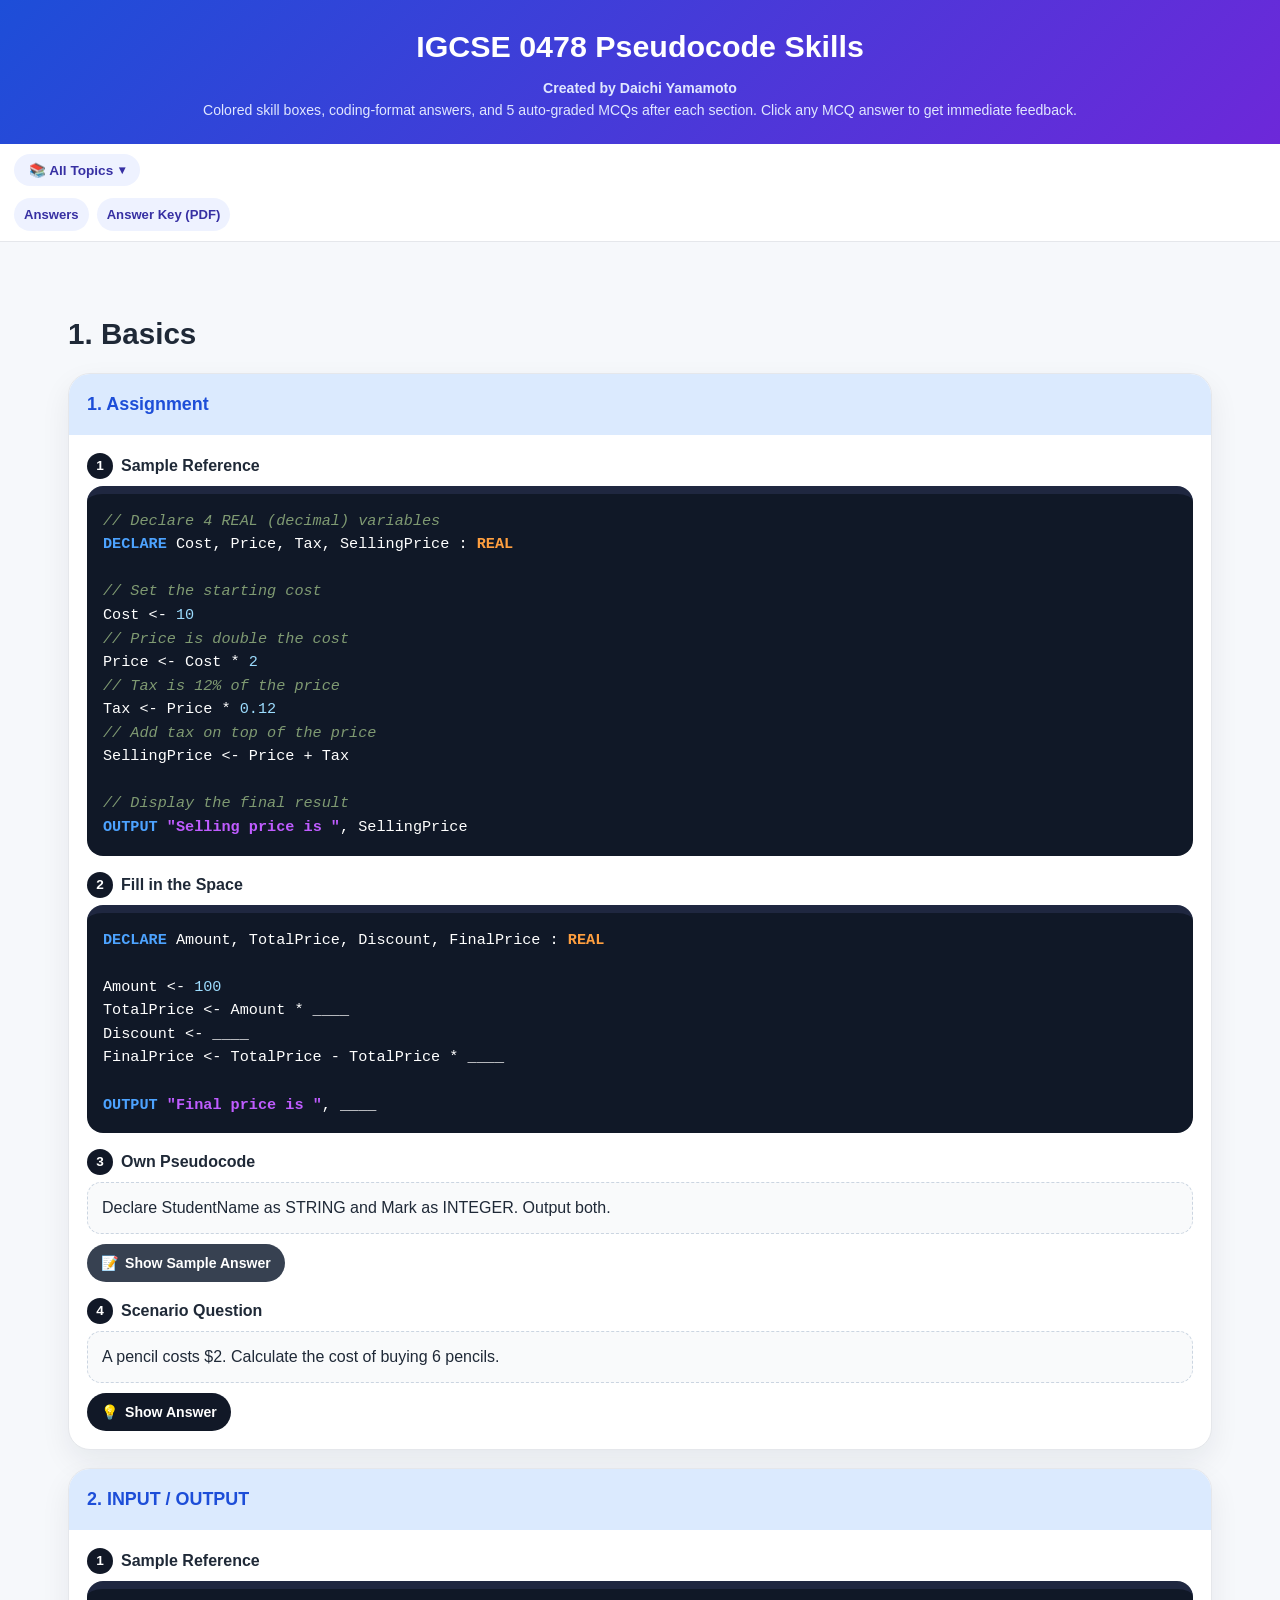
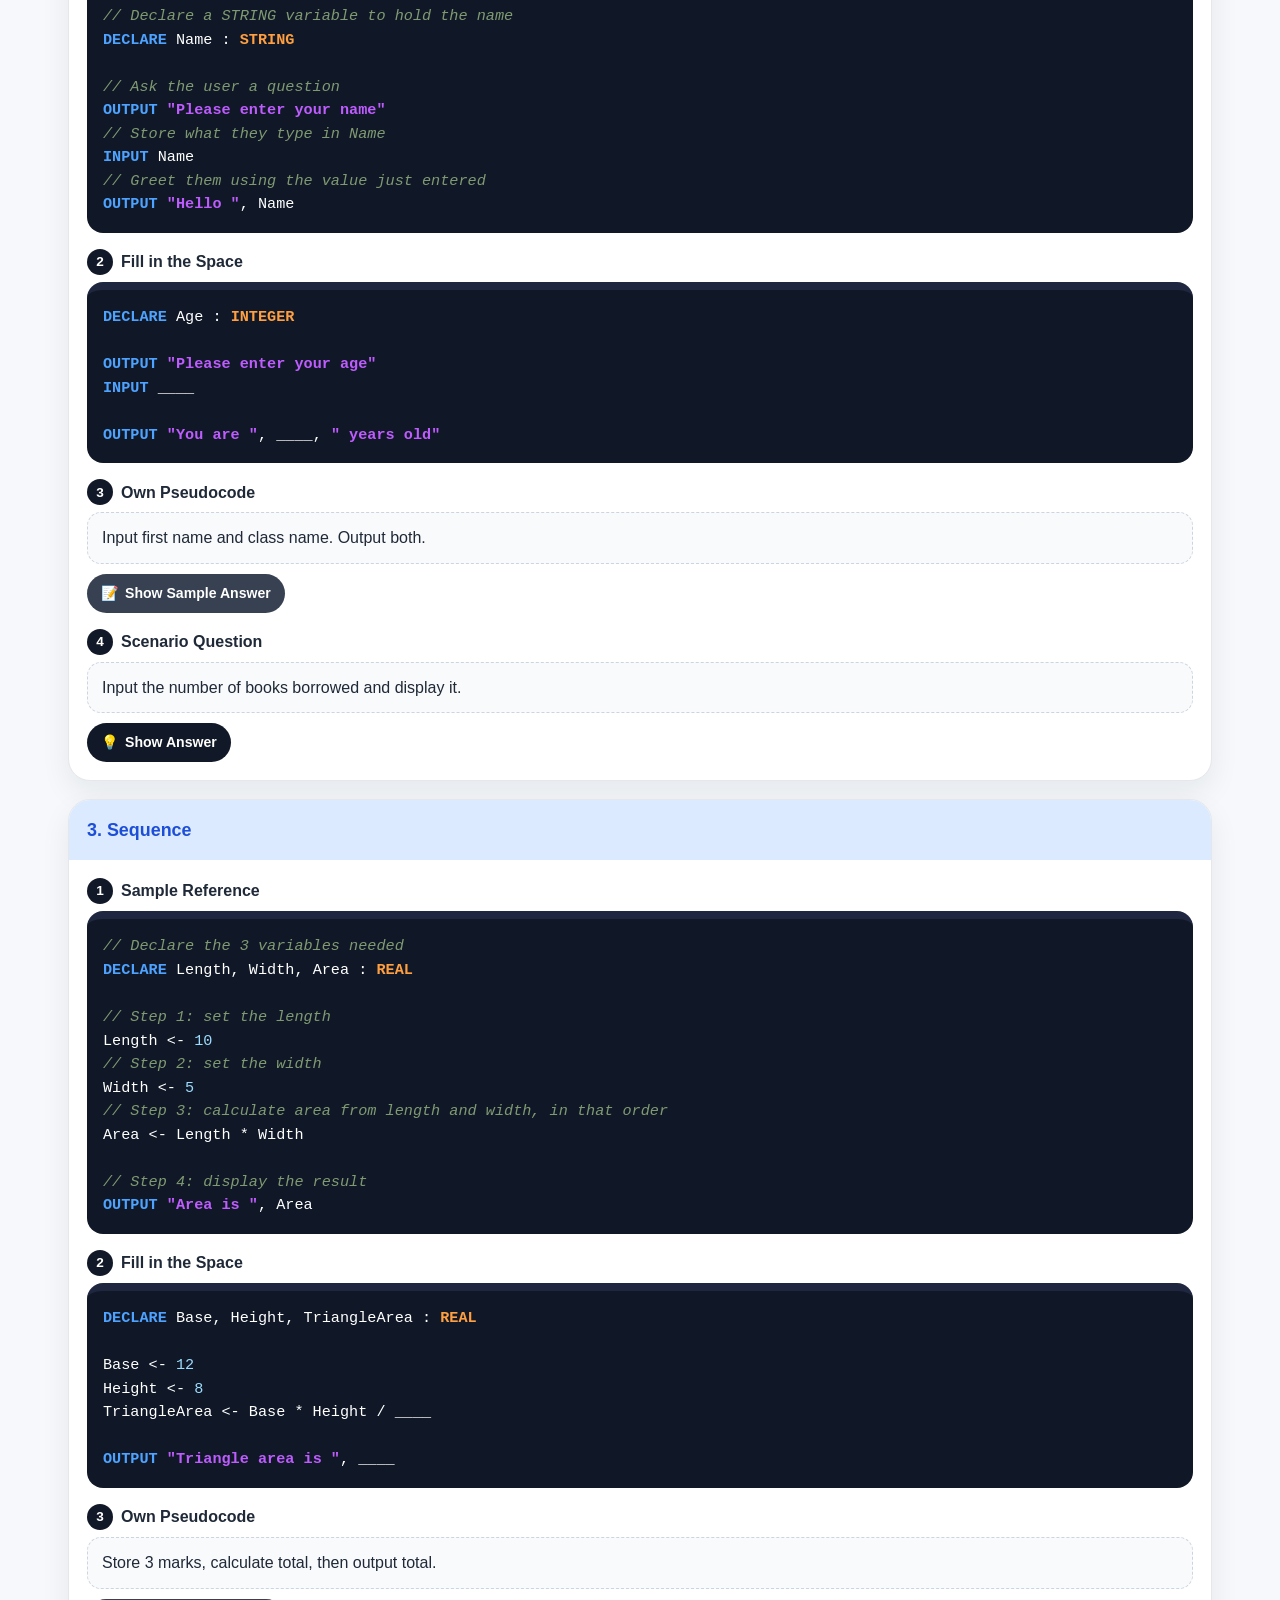
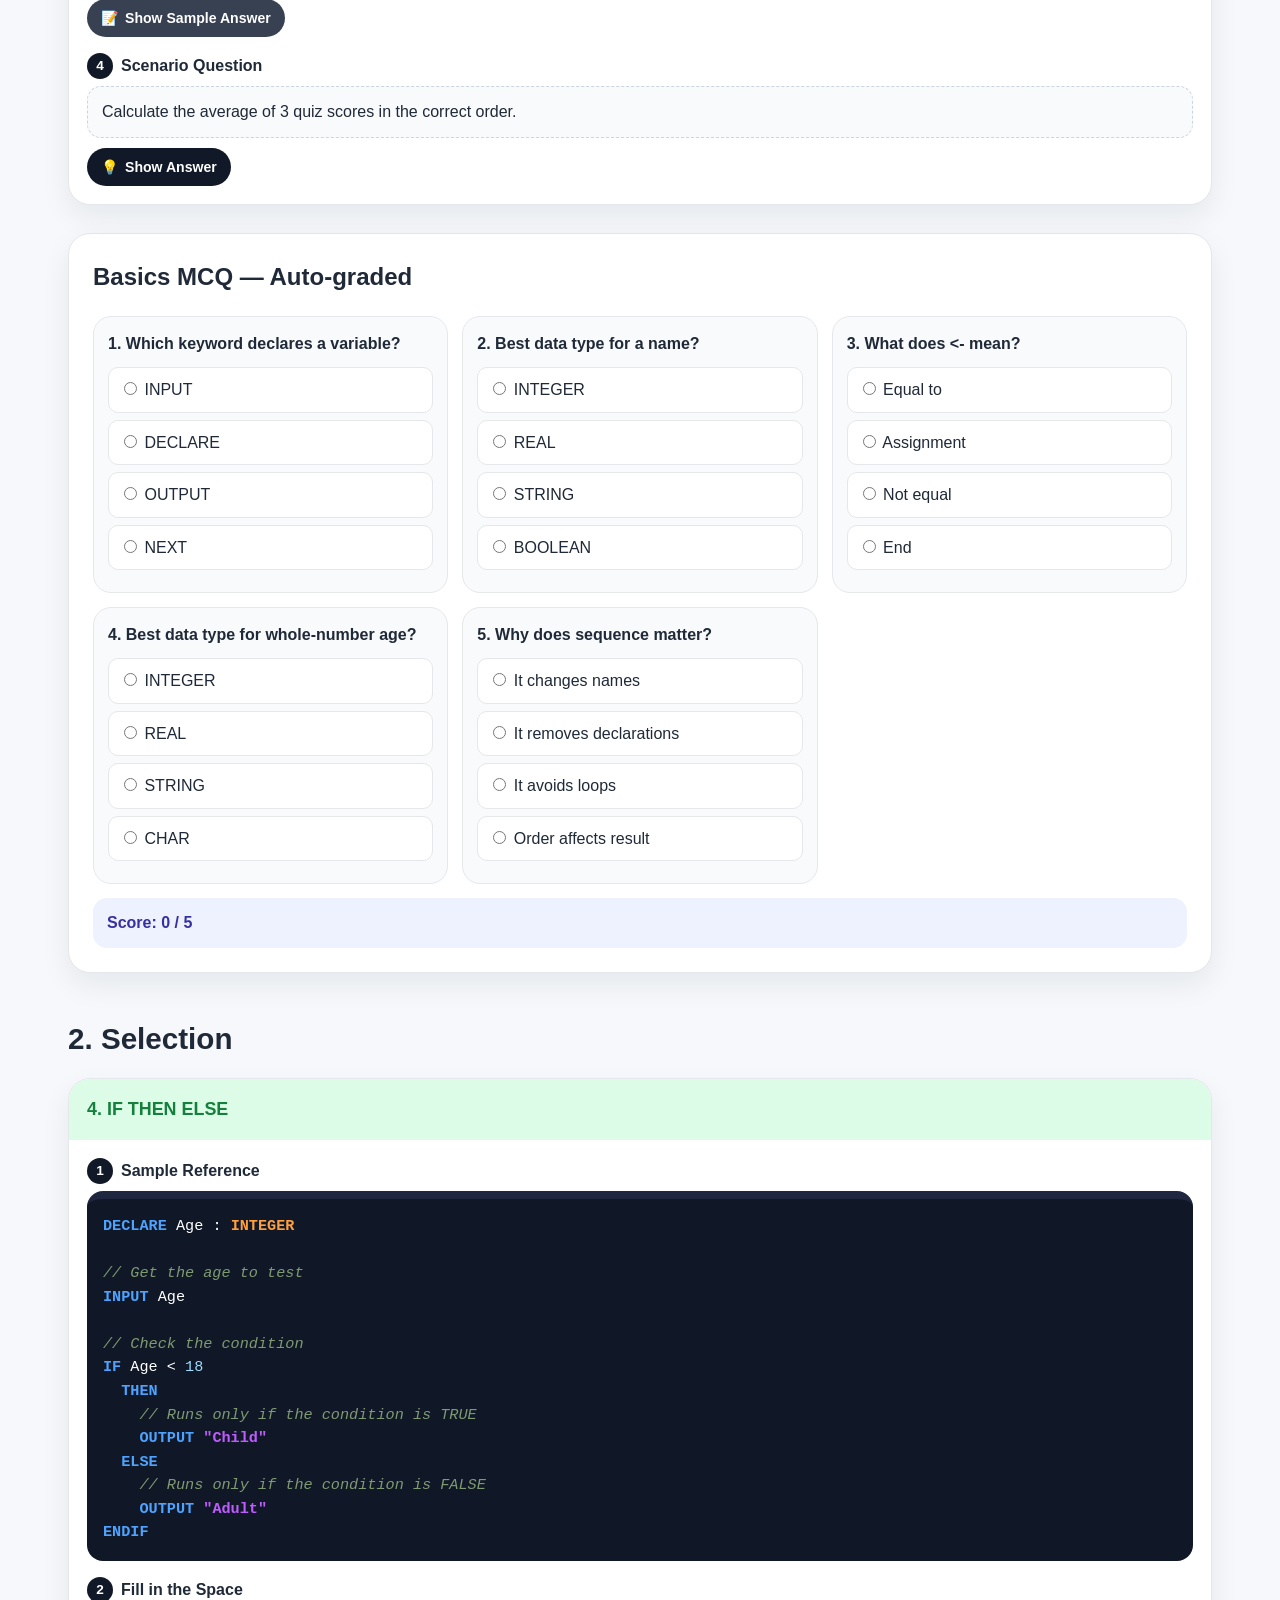
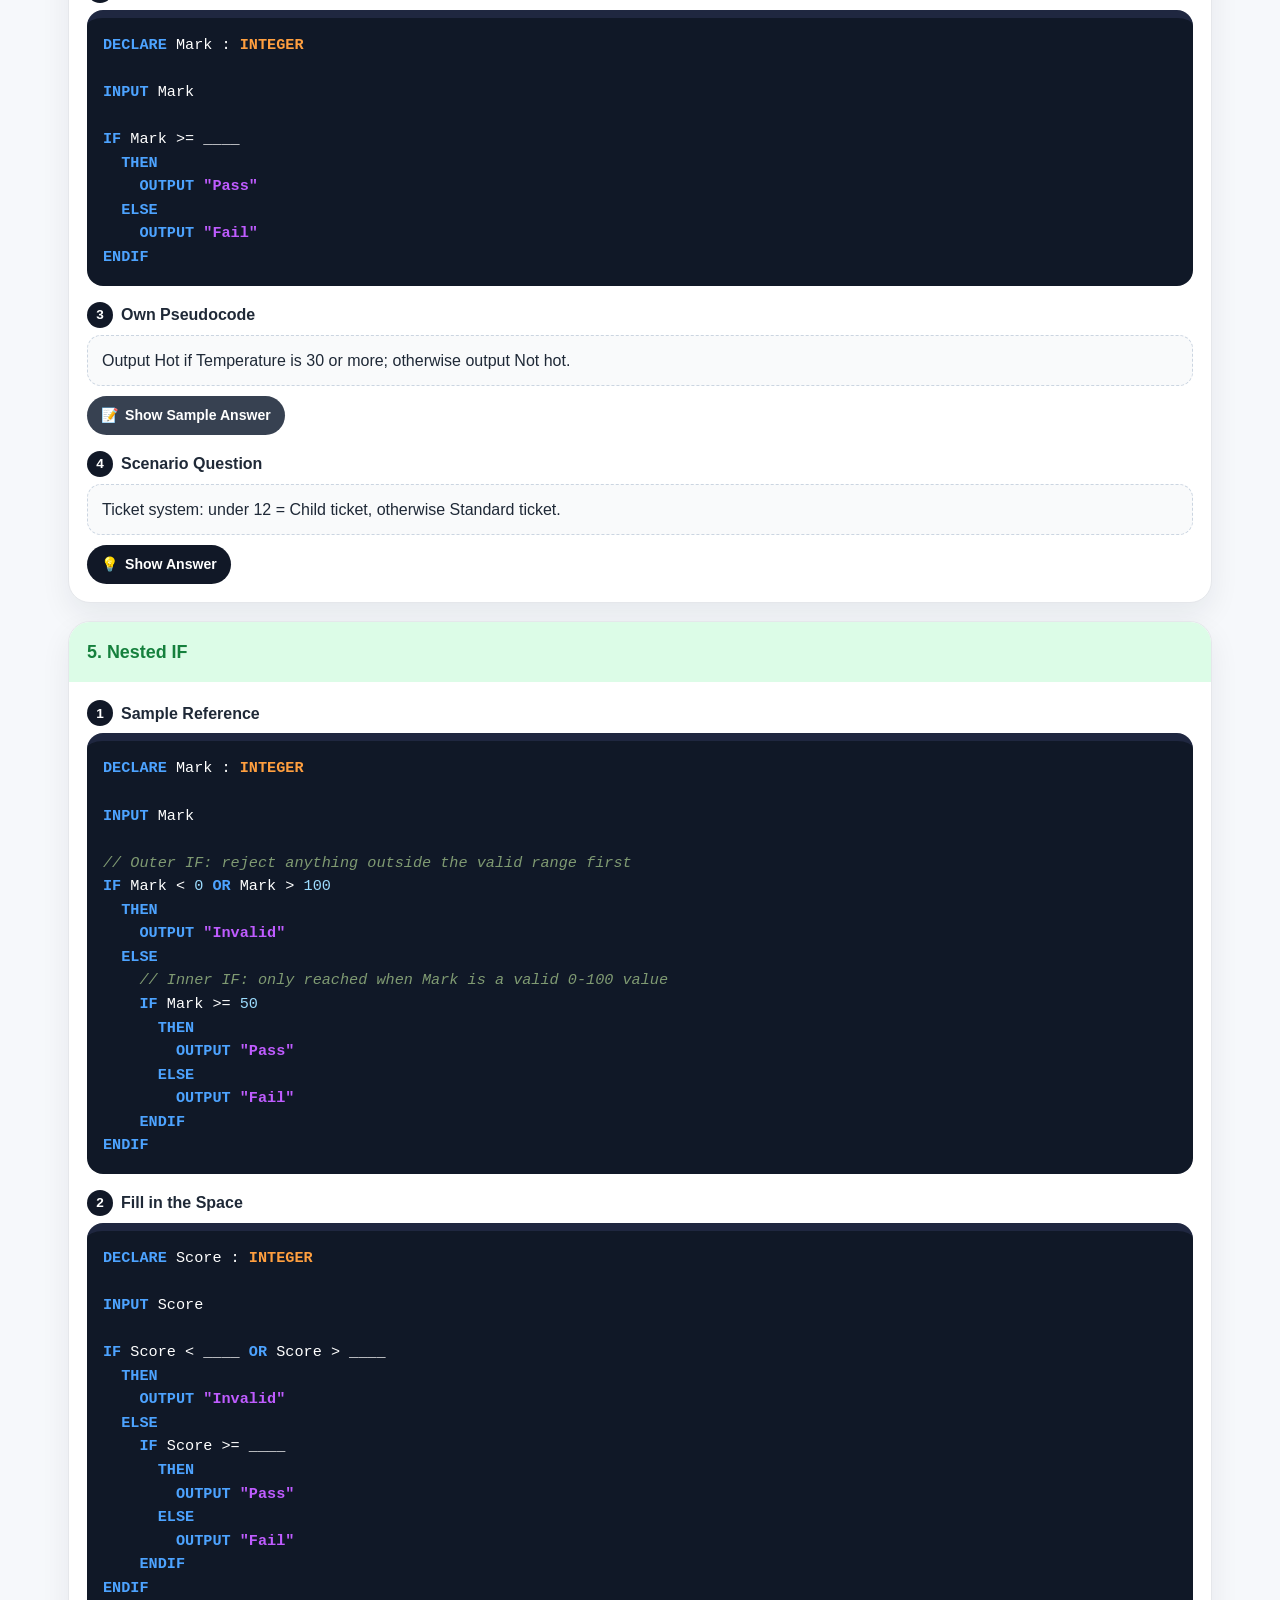
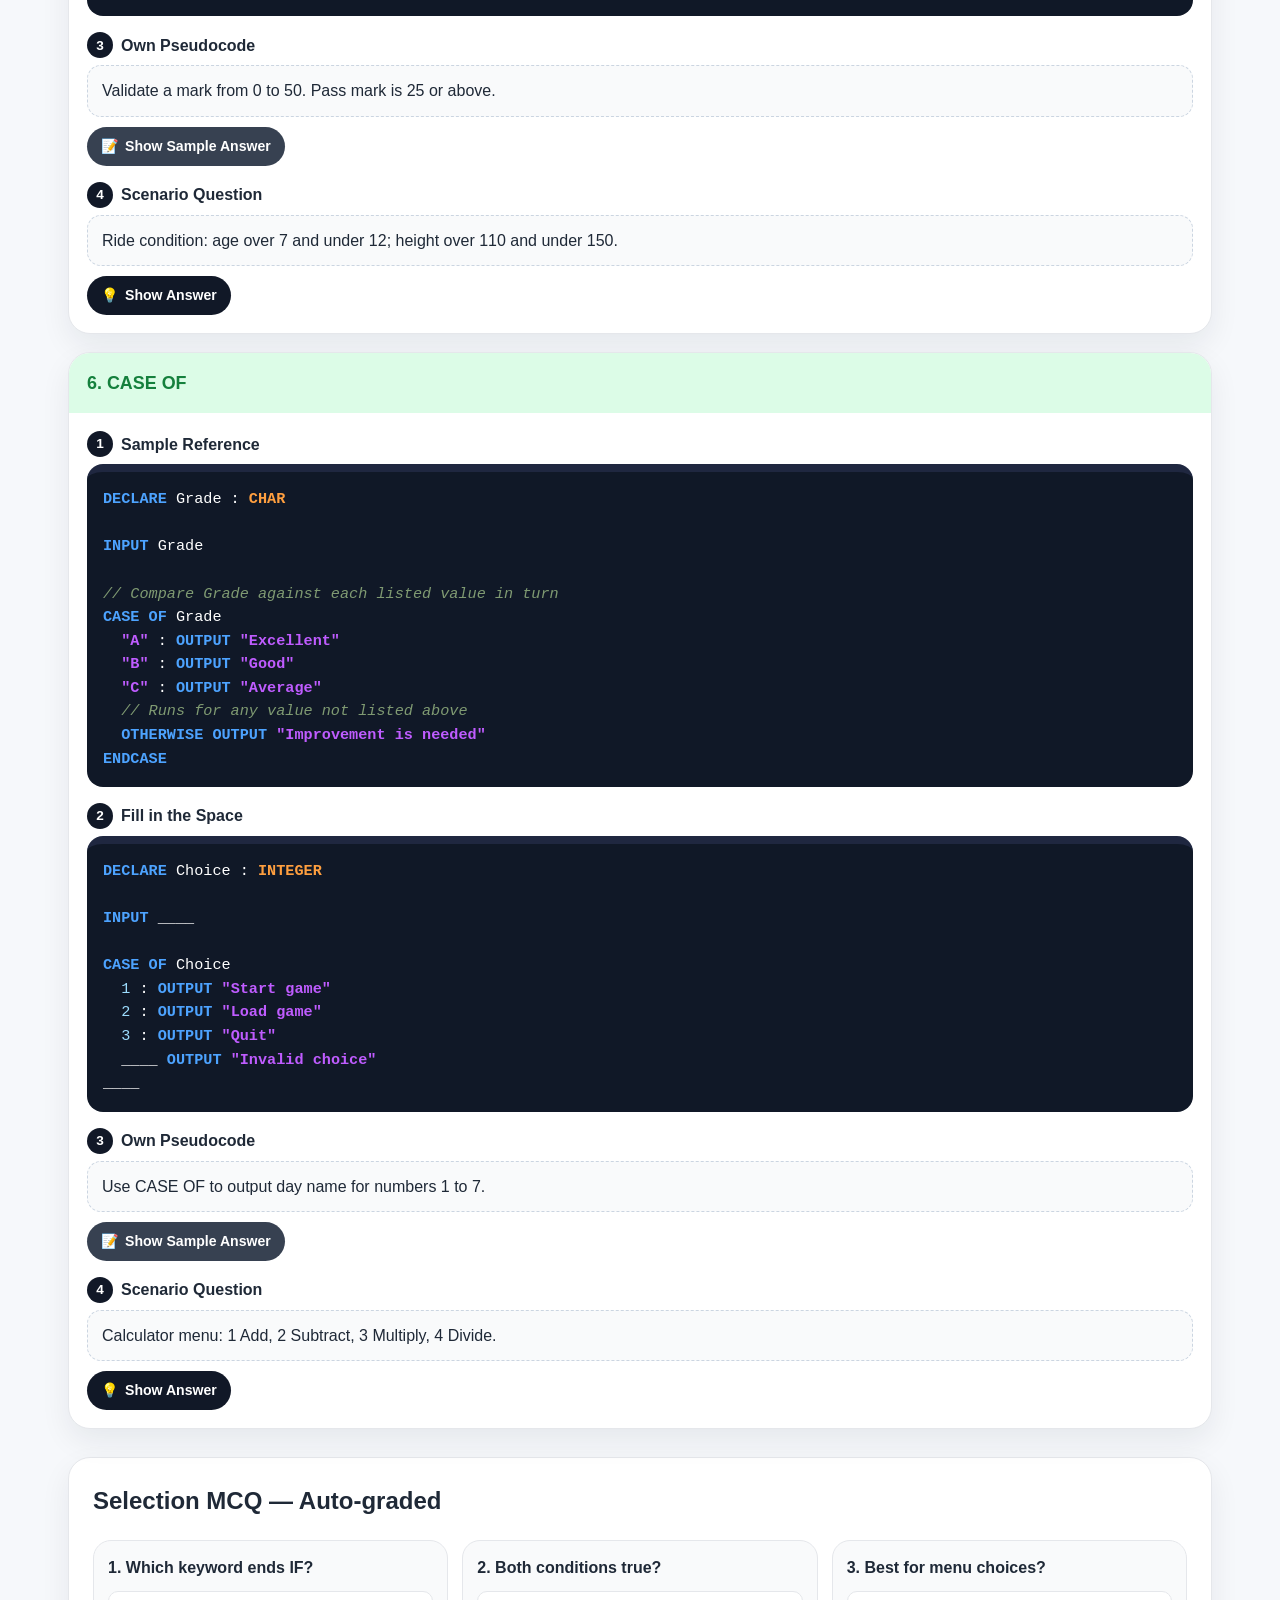
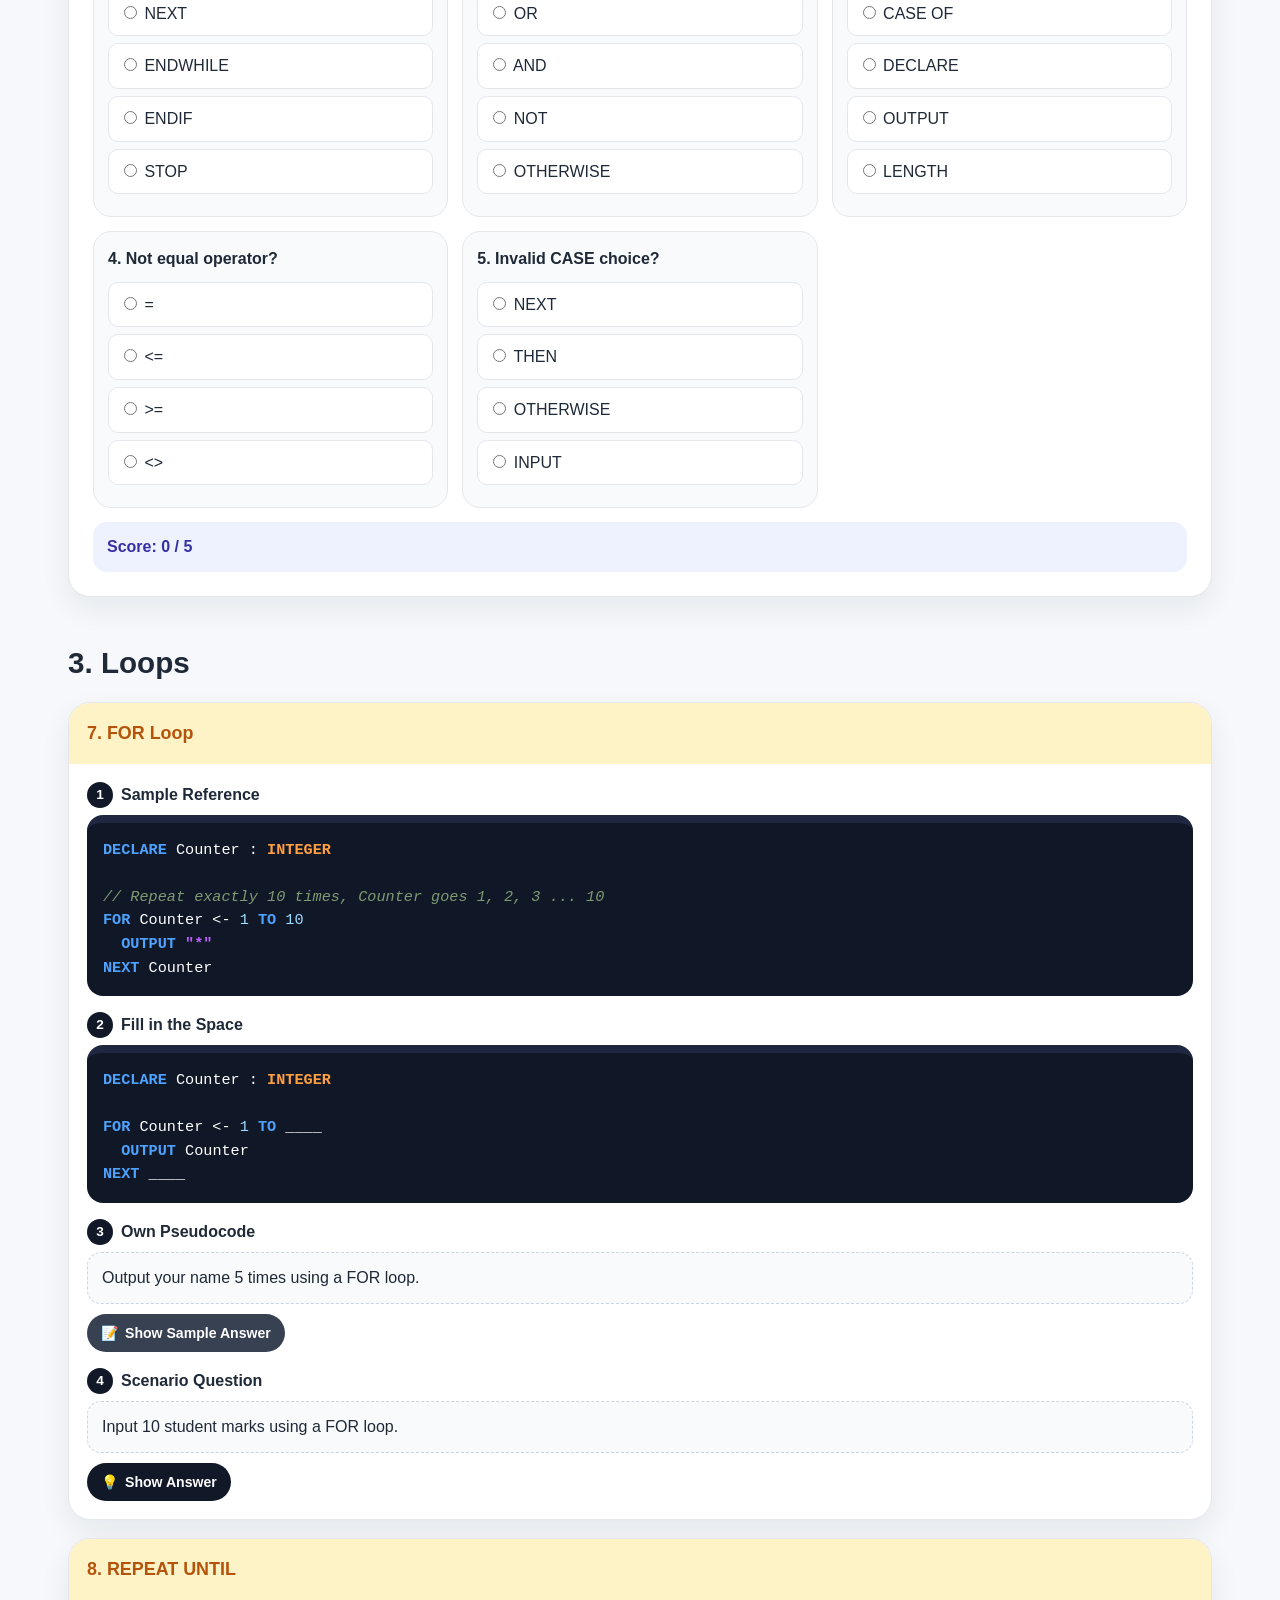
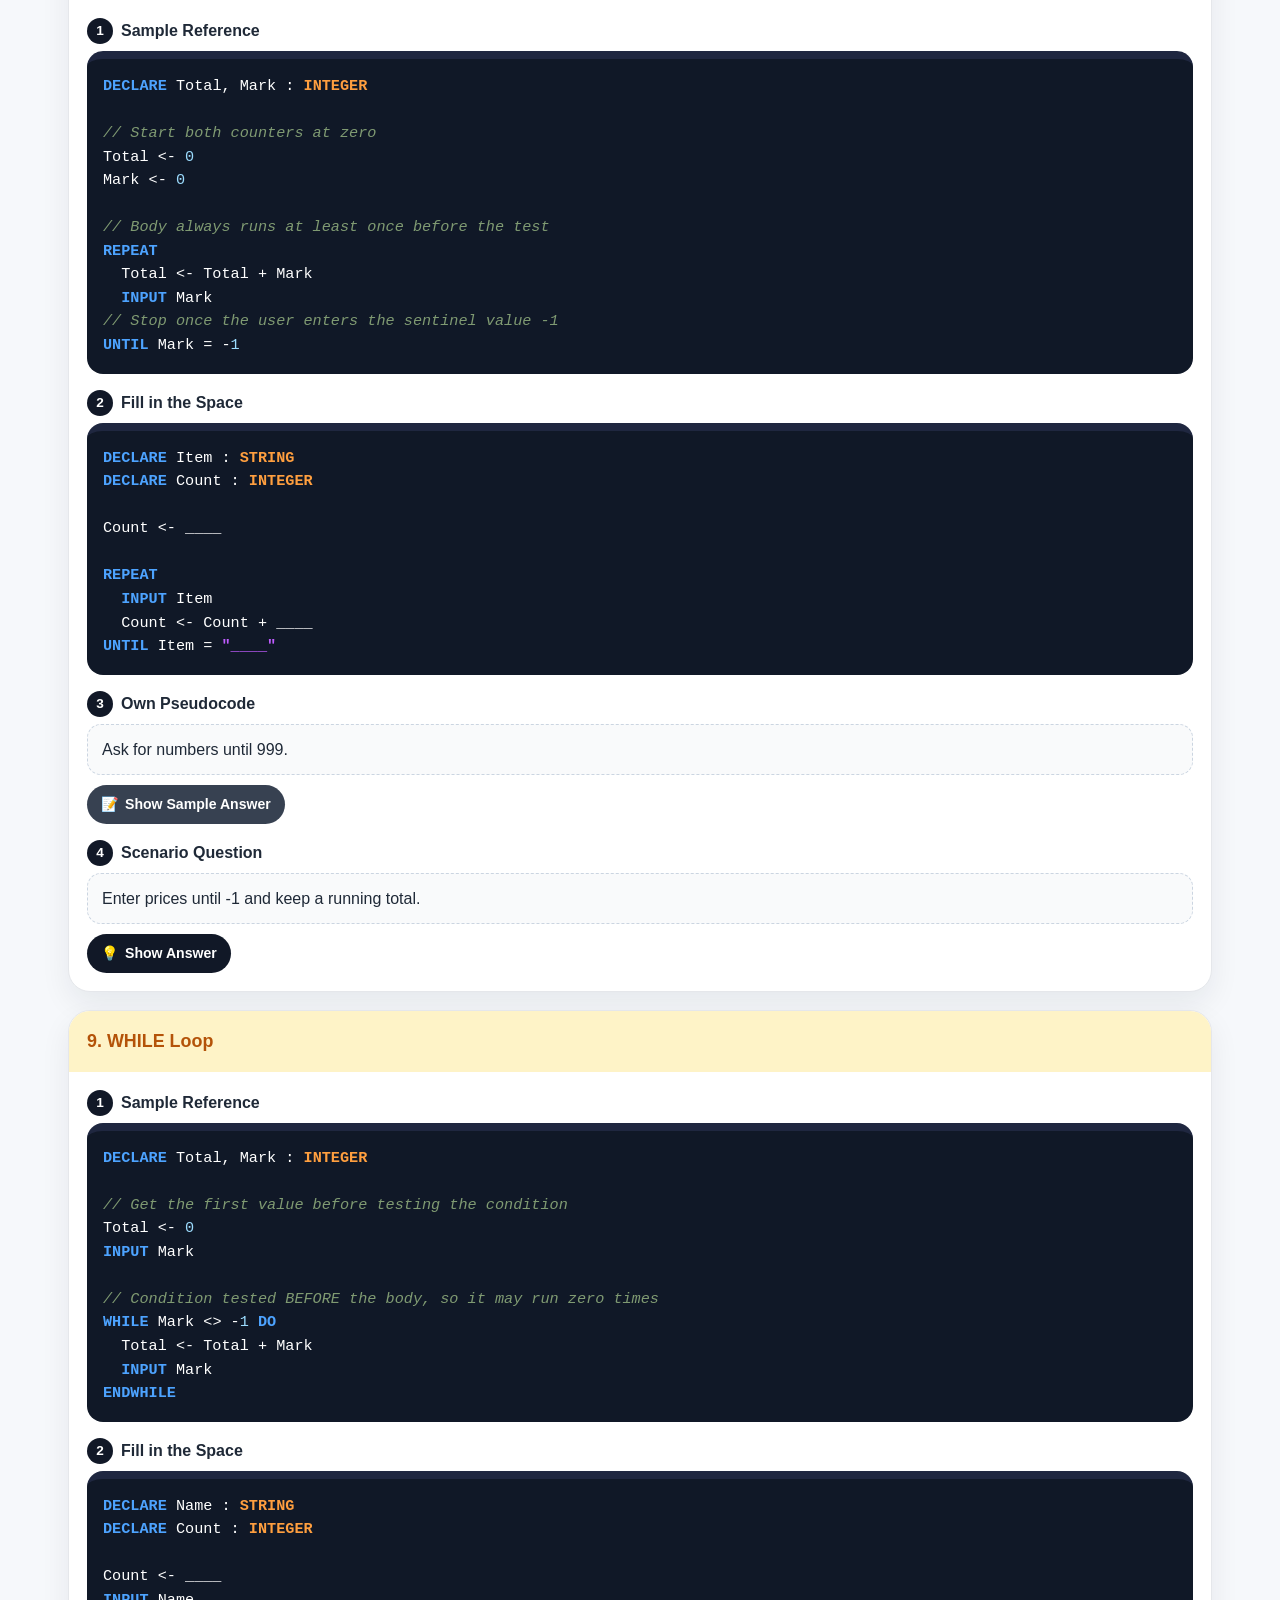
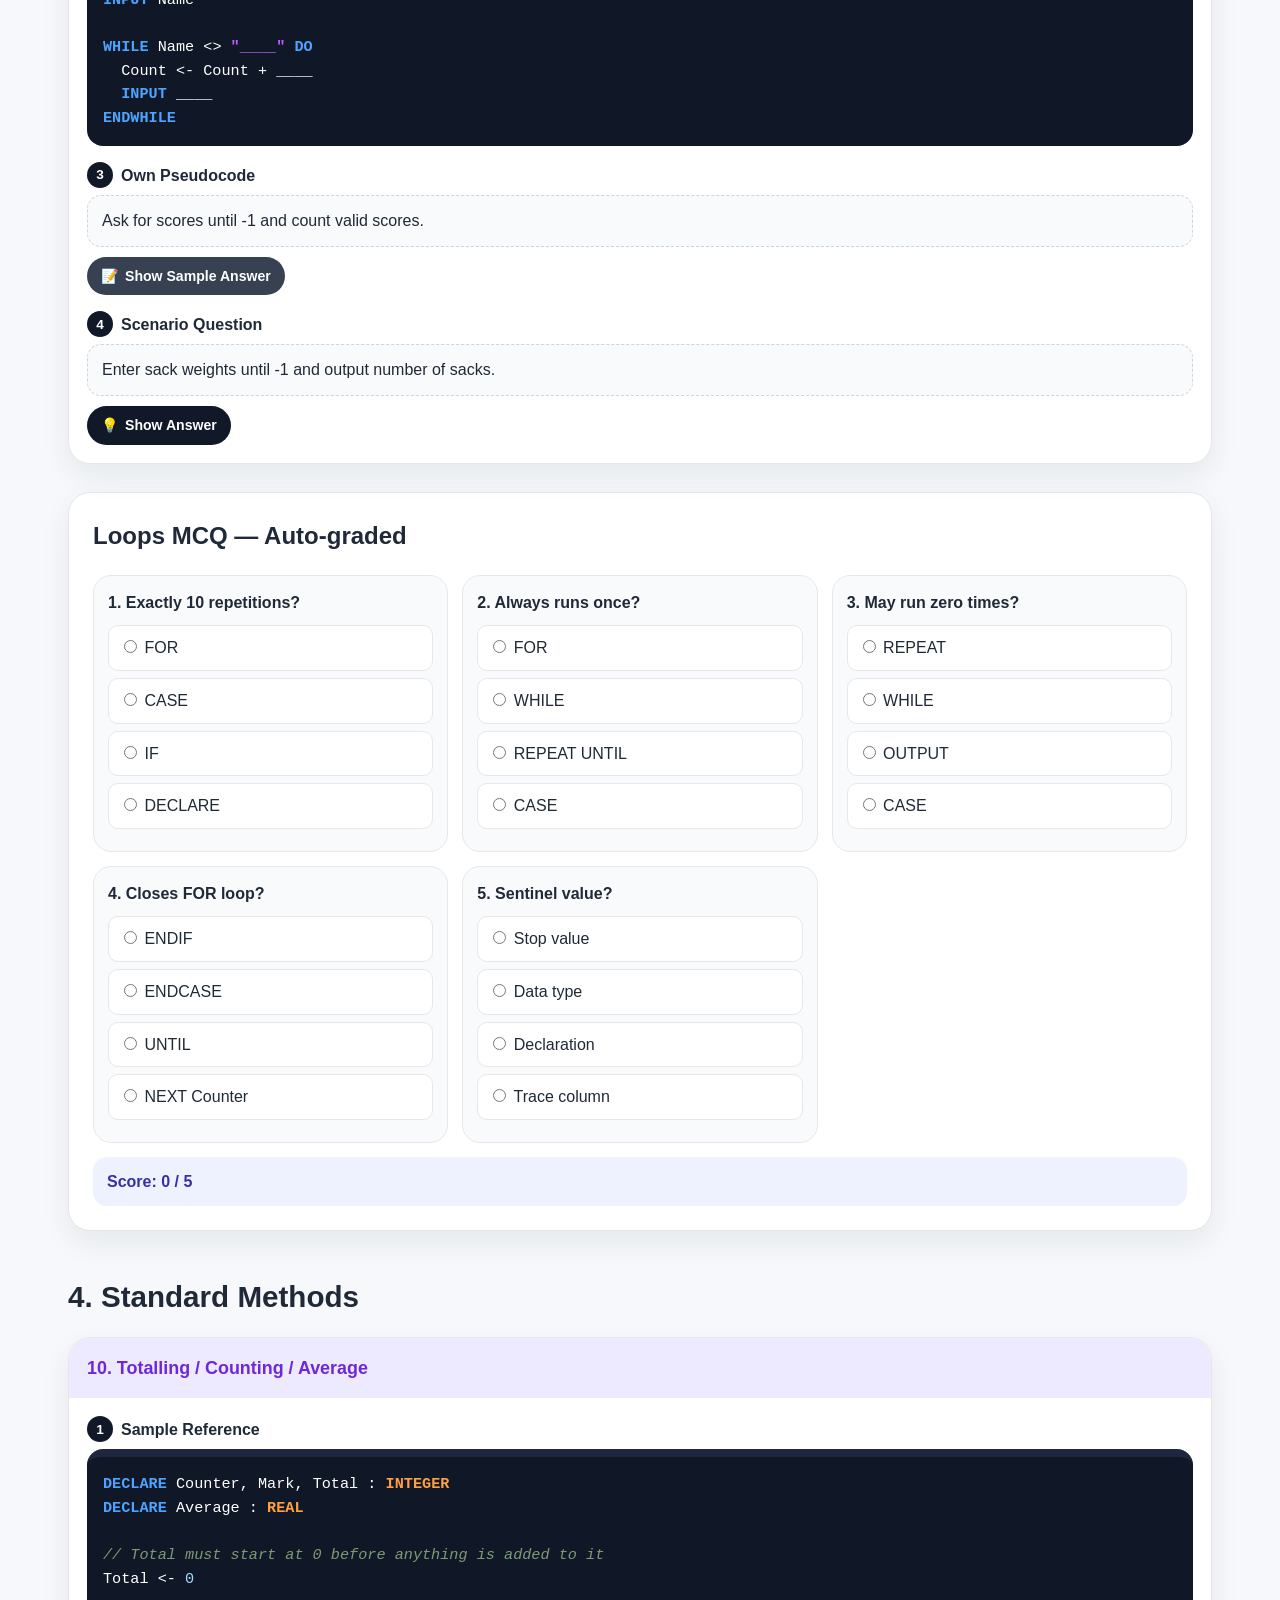
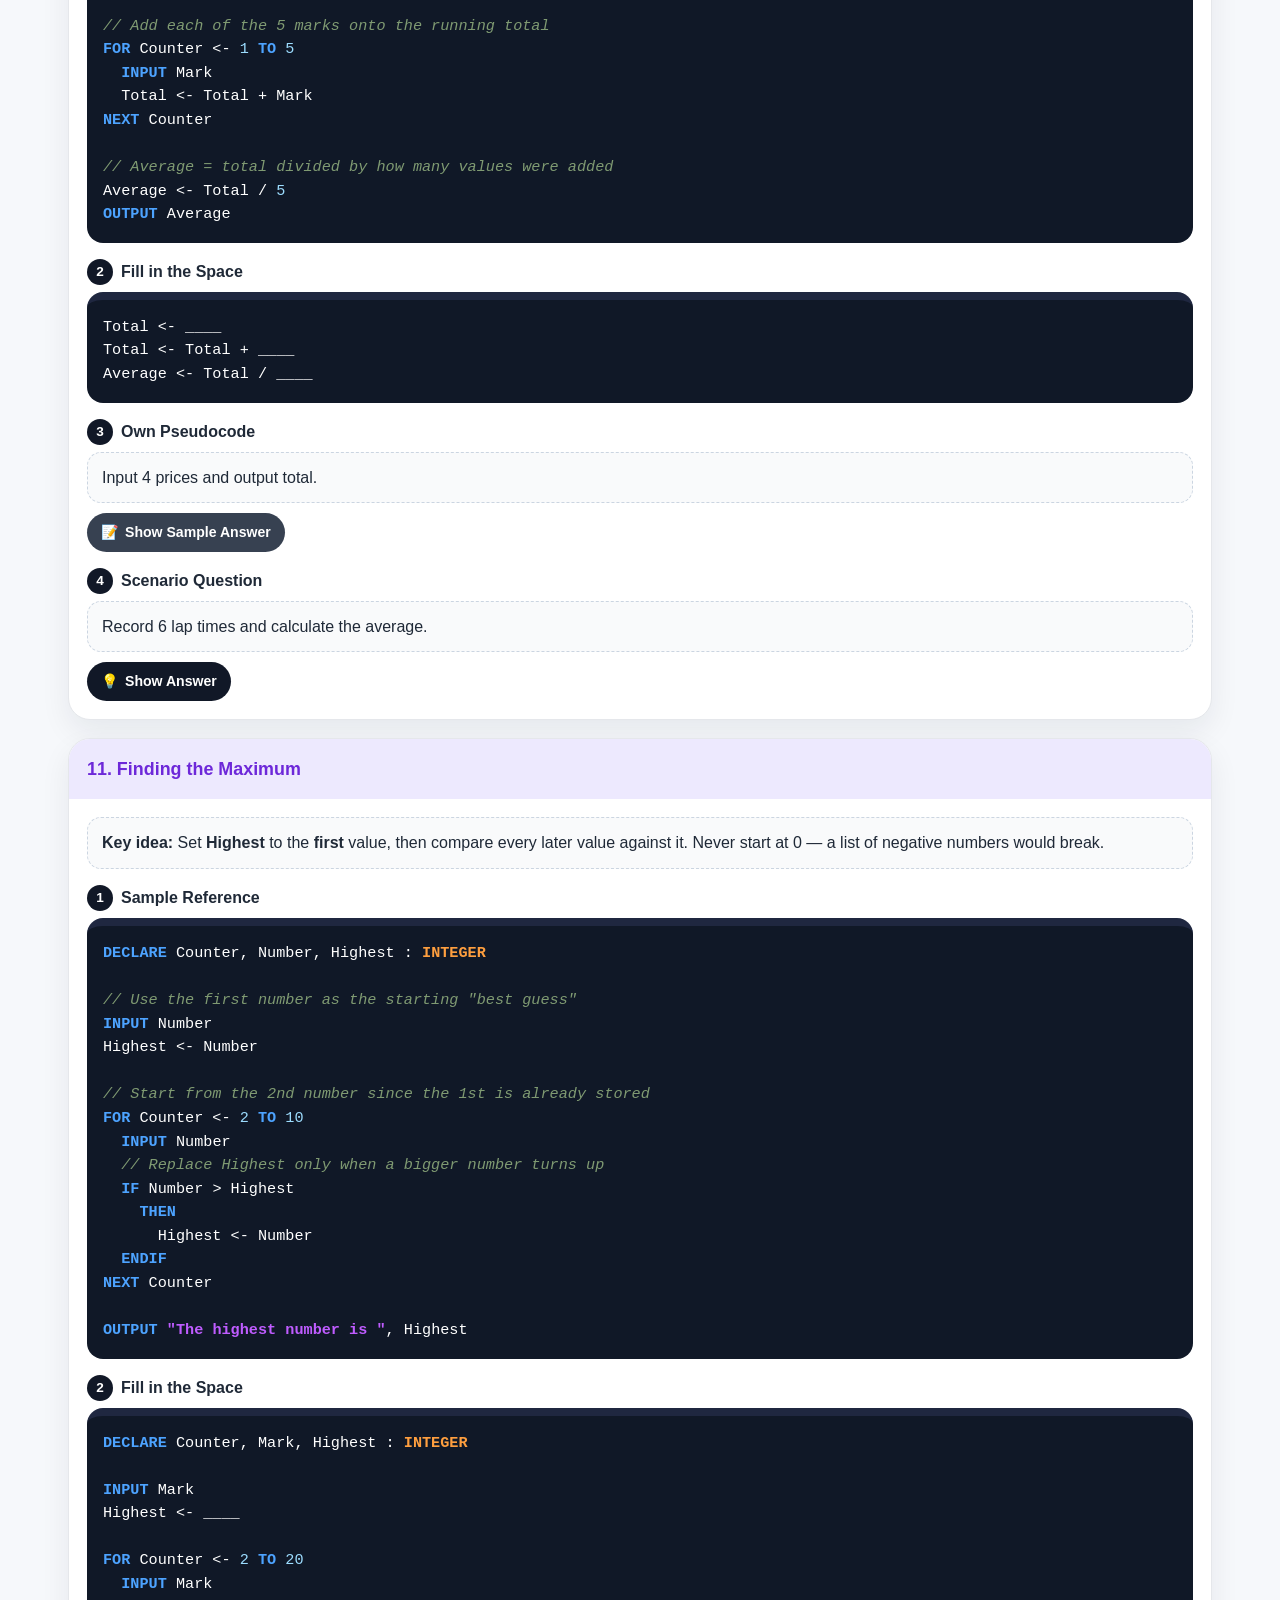
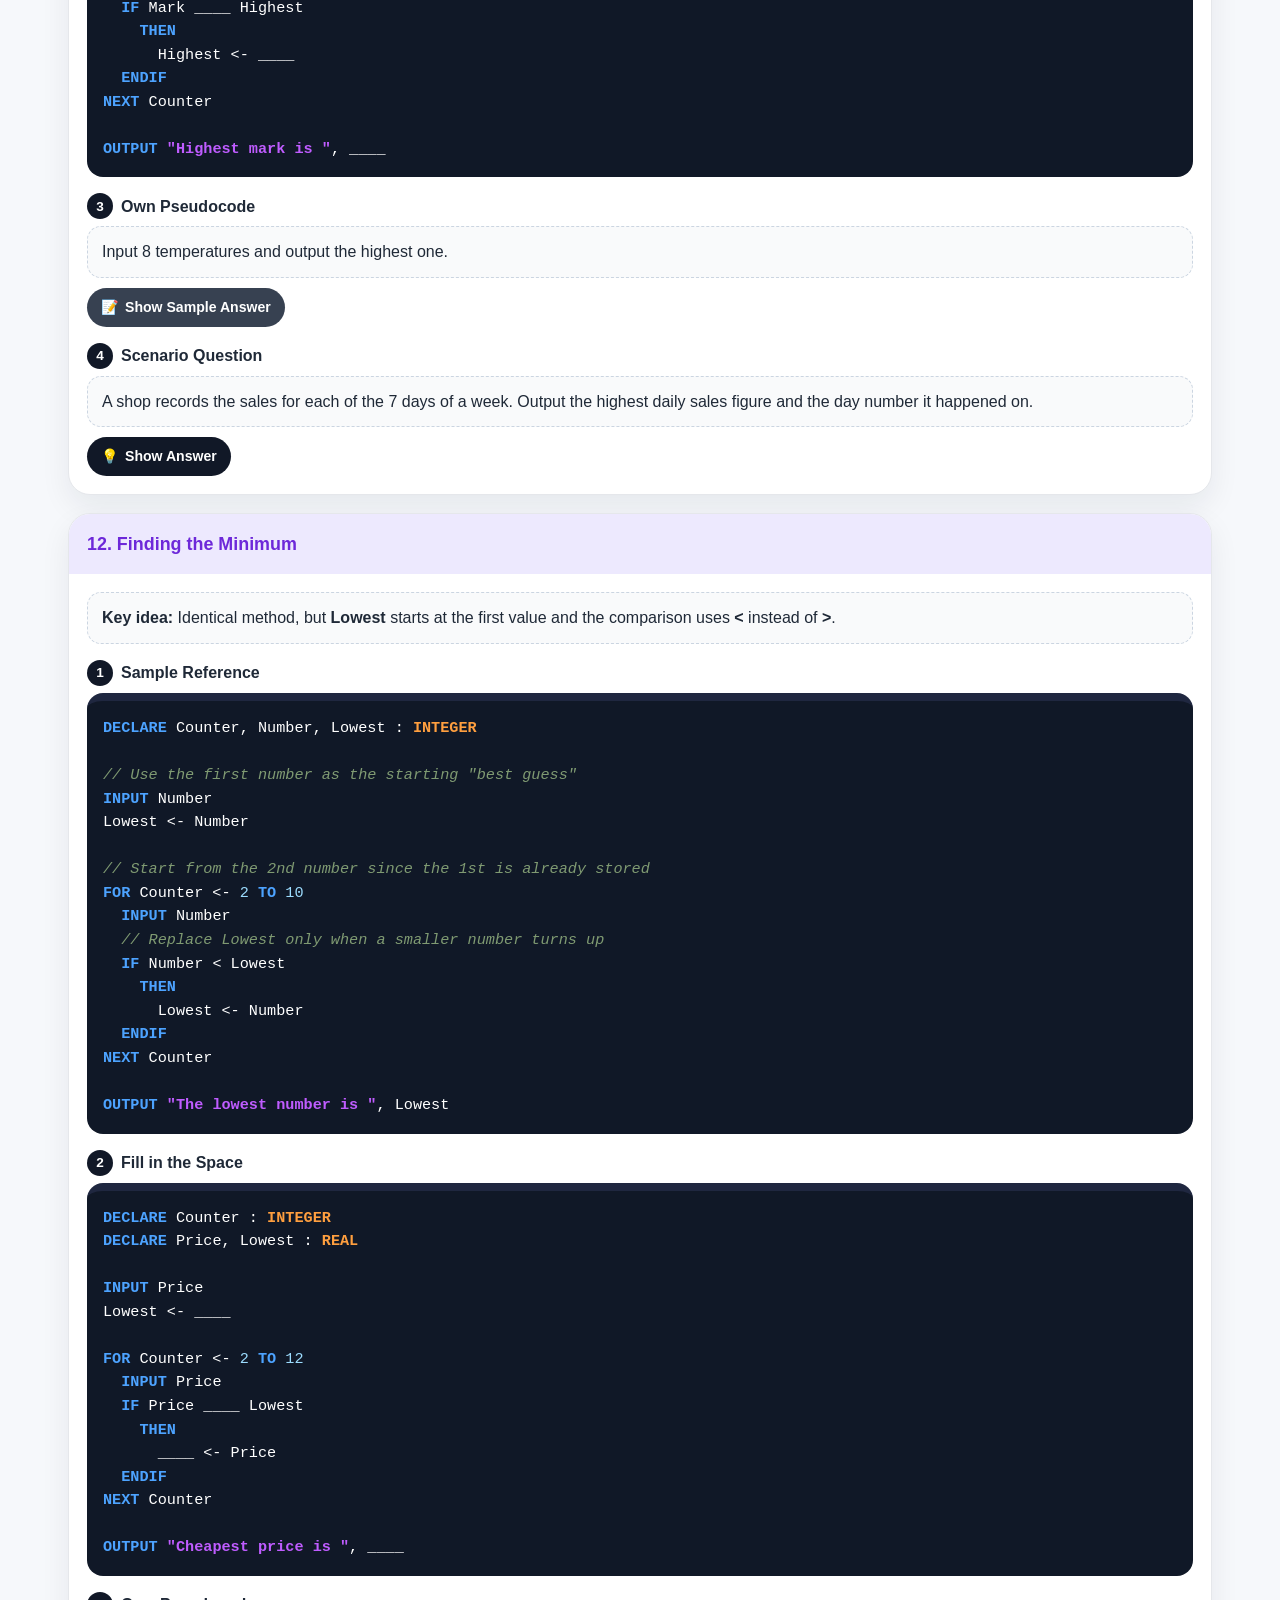
==== commit c4044f3a: "Shrink oversized header title The header h1 was using clamp(2rem,4vw,3.2rem) with 42px padding, disp" ====
--- a/index.html
+++ b/index.html
@@ -9,19 +9,19 @@
 <title>IGCSE 0478 Pseudocode Skills Practice — Daichi Yamamoto</title>
 <style>
 :root{--bg:#f6f8fb;--text:#1f2937;--line:#e5e7eb;--blue:#dbeafe;--green:#dcfce7;--yellow:#fef3c7;--purple:#ede9fe;--red:#fee2e2;--orange:#ffedd5;--teal:#99f6e4;--dark:#101827;--top:#1f2740;--kw:#4da3ff;--type:#ff9f3f;--str:#bf5cff;--num:#9cdcfe}
-*{box-sizing:border-box}body{margin:0;font-family:Arial,Helvetica,sans-serif;background:var(--bg);color:var(--text);line-height:1.6}header{background:linear-gradient(135deg,#1d4ed8,#6d28d9);color:white;text-align:center;padding:42px 20px}header h1{margin:0 0 10px;font-size:clamp(2rem,4vw,3.2rem)}header p{max-width:950px;margin:auto;color:#e0e7ff}nav{position:sticky;top:0;background:white;border-bottom:1px solid var(--line);padding:10px 14px;z-index:10;display:flex;flex-wrap:wrap;align-items:center;gap:6px 8px}nav a{display:inline-block;padding:6px 10px;border-radius:999px;background:#eef2ff;color:#3730a3;text-decoration:none;font-weight:800;font-size:.82rem;white-space:nowrap}@media (max-width:600px){nav a{font-size:.72rem;padding:5px 8px}}
+*{box-sizing:border-box}body{margin:0;font-family:Arial,Helvetica,sans-serif;background:var(--bg);color:var(--text);line-height:1.6}header{background:linear-gradient(135deg,#1d4ed8,#6d28d9);color:white;text-align:center;padding:22px 20px}header h1{margin:0 0 6px;font-size:clamp(1.3rem,2.4vw,1.9rem)}header p{max-width:950px;margin:auto;color:#e0e7ff;font-size:.88rem}nav{position:sticky;top:0;background:white;border-bottom:1px solid var(--line);padding:10px 14px;z-index:10;display:flex;flex-wrap:wrap;align-items:center;gap:6px 8px}nav a{display:inline-block;padding:6px 10px;border-radius:999px;background:#eef2ff;color:#3730a3;text-decoration:none;font-weight:800;font-size:.82rem;white-space:nowrap}@media (max-width:600px){nav a{font-size:.72rem;padding:5px 8px}}
 .nav-toggle{display:inline-flex;align-items:center;gap:6px;font-family:inherit;font-size:.85rem;font-weight:800;color:#3730a3;background:#eef2ff;border:1.5px solid transparent;border-radius:999px;padding:7px 14px;cursor:pointer;white-space:nowrap;transition:all .2s}
 .nav-toggle:hover,.nav-toggle.open{border-color:#3730a3}
 .nav-toggle .nav-caret{display:inline-block;transition:transform .25s ease;font-size:.75rem}
 .nav-toggle.open .nav-caret{transform:rotate(180deg)}
-.nav-groups{flex-basis:100%;width:100%;overflow:hidden;max-height:0;opacity:0;margin-top:0;transition:max-height .25s ease,opacity .2s ease,margin-top .25s ease;column-count:4;column-gap:20px;column-rule:1px solid var(--line)}
-.nav-groups.open{max-height:500px;opacity:1;margin-top:8px;padding-top:8px;border-top:1px solid var(--line)}
-.nav-row{display:flex;flex-wrap:wrap;align-items:baseline;gap:3px 8px;break-inside:avoid;padding-bottom:8px;margin-bottom:8px}
-.nav-row a{background:none;padding:2px 3px;border-radius:4px;color:#4b5563;font-weight:700;font-size:.78rem}
+.nav-groups{flex-basis:100%;width:100%;overflow:hidden;max-height:0;opacity:0;margin-top:0;transition:max-height .2s ease,opacity .15s ease,margin-top .2s ease;column-count:4;column-gap:16px;column-rule:1px solid var(--line)}
+.nav-groups.open{max-height:300px;opacity:1;margin-top:6px;padding-top:6px;border-top:1px solid var(--line)}
+.nav-row{display:flex;flex-wrap:wrap;align-items:baseline;gap:1px 6px;break-inside:avoid;padding-bottom:3px;margin-bottom:3px;line-height:1.3}
+.nav-row a{background:none;padding:0;border-radius:2px;color:#4b5563;font-weight:700;font-size:.76rem}
 .nav-row a:hover{color:#3730a3;text-decoration:underline}
-.nav-mod{font-size:.72rem;font-weight:900;letter-spacing:.03em;white-space:nowrap;margin-right:2px;flex-basis:100%}
-@media (max-width:900px){.nav-groups{column-count:2}.nav-groups.open{max-height:500px}}
-@media (max-width:500px){.nav-groups{column-count:1}.nav-groups.open{max-height:800px}}.card{scroll-margin-top:76px}.card:target{box-shadow:0 0 0 4px #6d28d9}.container{max-width:1180px;margin:auto;padding:26px 18px 60px}.section-title{font-size:1.85rem;margin:42px 0 16px}.grid{display:grid;grid-template-columns:1fr;gap:18px}.card,.quiz,.answers,.project{background:white;border:1px solid var(--line);border-radius:22px;box-shadow:0 12px 30px rgba(15,23,42,.07);overflow:hidden}.head{padding:16px 18px;font-weight:900;font-size:1.12rem}.blue .head{background:var(--blue);color:#1d4ed8}.green .head{background:var(--green);color:#15803d}.yellow .head{background:var(--yellow);color:#b45309}.purple .head{background:var(--purple);color:#6d28d9}.red .head{background:var(--red);color:#b91c1c}.orange .head{background:var(--orange);color:#c2410c}.teal .head{background:var(--teal);color:#0f766e}.body{padding:18px}.step{display:flex;align-items:center;gap:8px;margin:16px 0 7px;font-weight:900}.step:first-child{margin-top:0}.step span{width:26px;height:26px;border-radius:50%;display:grid;place-items:center;background:#111827;color:white;font-size:.85rem}pre{margin:0;background:var(--dark);color:white;border-top:8px solid var(--top);border-radius:16px;padding:16px;overflow-x:visible;font-size:.95rem;line-height:1.55;white-space:pre-wrap;word-break:normal;overflow-wrap:anywhere}code{font-family:Consolas,Monaco,'Courier New',monospace;white-space:pre-wrap;word-break:normal;overflow-wrap:anywhere}.kw{color:var(--kw);font-weight:900}.type{color:var(--type);font-weight:900}.str{color:var(--str);font-weight:800}.num{color:var(--num)}.comment{color:#7f9a72;font-style:italic}.task{border:1px dashed #cbd5e1;background:#f9fafb;border-radius:14px;padding:12px 14px}.quiz{padding:24px;margin:28px 0 36px}.quiz h2{margin-top:0}.quiz-grid{display:grid;grid-template-columns:repeat(auto-fit,minmax(320px,1fr));gap:14px}.q{border:1px solid var(--line);border-radius:18px;background:#f9fafb;padding:14px}.q p{margin:0 0 10px;font-weight:900}.q label{display:block;margin:7px 0;padding:9px 10px;border:1px solid #e5e7eb;background:white;border-radius:10px;cursor:pointer}.q.correct{border-color:#86efac;background:#f0fdf4}.q.wrong{border-color:#fecaca;background:#fff1f2}.feedback{font-weight:900;margin-top:8px}.good{color:#15803d}.bad{color:#b91c1c}.score{margin-top:14px;padding:12px 14px;background:#eef2ff;color:#3730a3;border-radius:14px;font-weight:900}.answers,.project{padding:24px;margin-top:34px}details{border:1px solid var(--line);border-radius:14px;background:#f9fafb;padding:12px 14px;margin:12px 0}summary{font-weight:900;cursor:pointer}.answer-space{min-height:110px;border:2px dashed #cbd5e1;border-radius:16px;padding:14px;color:#6b7280;background:white}.scenario-answer,.own-answer{border:none;background:none;padding:0;margin:10px 0 0}.scenario-answer summary,.own-answer summary{list-style:none;display:inline-flex;align-items:center;gap:6px;padding:8px 14px;border-radius:999px;font-weight:800;cursor:pointer;font-size:.88rem}.scenario-answer summary::-webkit-details-marker,.own-answer summary::-webkit-details-marker{display:none}.scenario-answer summary{background:#111827;color:white}.scenario-answer summary::before{content:"💡"}.scenario-answer[open] summary{background:#4338ca}.scenario-answer[open] summary::before{content:"✅"}.own-answer summary{background:#374151;color:white}.own-answer summary::before{content:"📝"}.own-answer[open] summary{background:#0f766e}.own-answer[open] summary::before{content:"✅"}.scenario-answer .task,.own-answer .task{margin-top:10px}.scenario-answer pre,.own-answer pre{margin-top:10px}footer{text-align:center;color:#6b7280;padding:32px}
+.nav-mod{font-size:.7rem;font-weight:900;letter-spacing:.02em;white-space:nowrap;flex-basis:100%;margin-bottom:0}
+@media (max-width:900px){.nav-groups{column-count:2}.nav-groups.open{max-height:400px}}
+@media (max-width:500px){.nav-groups{column-count:1}.nav-groups.open{max-height:600px}}.card{scroll-margin-top:76px}.card:target{box-shadow:0 0 0 4px #6d28d9}.container{max-width:1180px;margin:auto;padding:26px 18px 60px}.section-title{font-size:1.85rem;margin:42px 0 16px}.grid{display:grid;grid-template-columns:1fr;gap:18px}.card,.quiz,.answers,.project{background:white;border:1px solid var(--line);border-radius:22px;box-shadow:0 12px 30px rgba(15,23,42,.07);overflow:hidden}.head{padding:16px 18px;font-weight:900;font-size:1.12rem}.blue .head{background:var(--blue);color:#1d4ed8}.green .head{background:var(--green);color:#15803d}.yellow .head{background:var(--yellow);color:#b45309}.purple .head{background:var(--purple);color:#6d28d9}.red .head{background:var(--red);color:#b91c1c}.orange .head{background:var(--orange);color:#c2410c}.teal .head{background:var(--teal);color:#0f766e}.body{padding:18px}.step{display:flex;align-items:center;gap:8px;margin:16px 0 7px;font-weight:900}.step:first-child{margin-top:0}.step span{width:26px;height:26px;border-radius:50%;display:grid;place-items:center;background:#111827;color:white;font-size:.85rem}pre{margin:0;background:var(--dark);color:white;border-top:8px solid var(--top);border-radius:16px;padding:16px;overflow-x:visible;font-size:.95rem;line-height:1.55;white-space:pre-wrap;word-break:normal;overflow-wrap:anywhere}code{font-family:Consolas,Monaco,'Courier New',monospace;white-space:pre-wrap;word-break:normal;overflow-wrap:anywhere}.kw{color:var(--kw);font-weight:900}.type{color:var(--type);font-weight:900}.str{color:var(--str);font-weight:800}.num{color:var(--num)}.comment{color:#7f9a72;font-style:italic}.task{border:1px dashed #cbd5e1;background:#f9fafb;border-radius:14px;padding:12px 14px}.quiz{padding:24px;margin:28px 0 36px}.quiz h2{margin-top:0}.quiz-grid{display:grid;grid-template-columns:repeat(auto-fit,minmax(320px,1fr));gap:14px}.q{border:1px solid var(--line);border-radius:18px;background:#f9fafb;padding:14px}.q p{margin:0 0 10px;font-weight:900}.q label{display:block;margin:7px 0;padding:9px 10px;border:1px solid #e5e7eb;background:white;border-radius:10px;cursor:pointer}.q.correct{border-color:#86efac;background:#f0fdf4}.q.wrong{border-color:#fecaca;background:#fff1f2}.feedback{font-weight:900;margin-top:8px}.good{color:#15803d}.bad{color:#b91c1c}.score{margin-top:14px;padding:12px 14px;background:#eef2ff;color:#3730a3;border-radius:14px;font-weight:900}.answers,.project{padding:24px;margin-top:34px}details{border:1px solid var(--line);border-radius:14px;background:#f9fafb;padding:12px 14px;margin:12px 0}summary{font-weight:900;cursor:pointer}.answer-space{min-height:110px;border:2px dashed #cbd5e1;border-radius:16px;padding:14px;color:#6b7280;background:white}.scenario-answer,.own-answer{border:none;background:none;padding:0;margin:10px 0 0}.scenario-answer summary,.own-answer summary{list-style:none;display:inline-flex;align-items:center;gap:6px;padding:8px 14px;border-radius:999px;font-weight:800;cursor:pointer;font-size:.88rem}.scenario-answer summary::-webkit-details-marker,.own-answer summary::-webkit-details-marker{display:none}.scenario-answer summary{background:#111827;color:white}.scenario-answer summary::before{content:"💡"}.scenario-answer[open] summary{background:#4338ca}.scenario-answer[open] summary::before{content:"✅"}.own-answer summary{background:#374151;color:white}.own-answer summary::before{content:"📝"}.own-answer[open] summary{background:#0f766e}.own-answer[open] summary::before{content:"✅"}.scenario-answer .task,.own-answer .task{margin-top:10px}.scenario-answer pre,.own-answer pre{margin-top:10px}footer{text-align:center;color:#6b7280;padding:32px}
 </style>
 </head>
 <body>
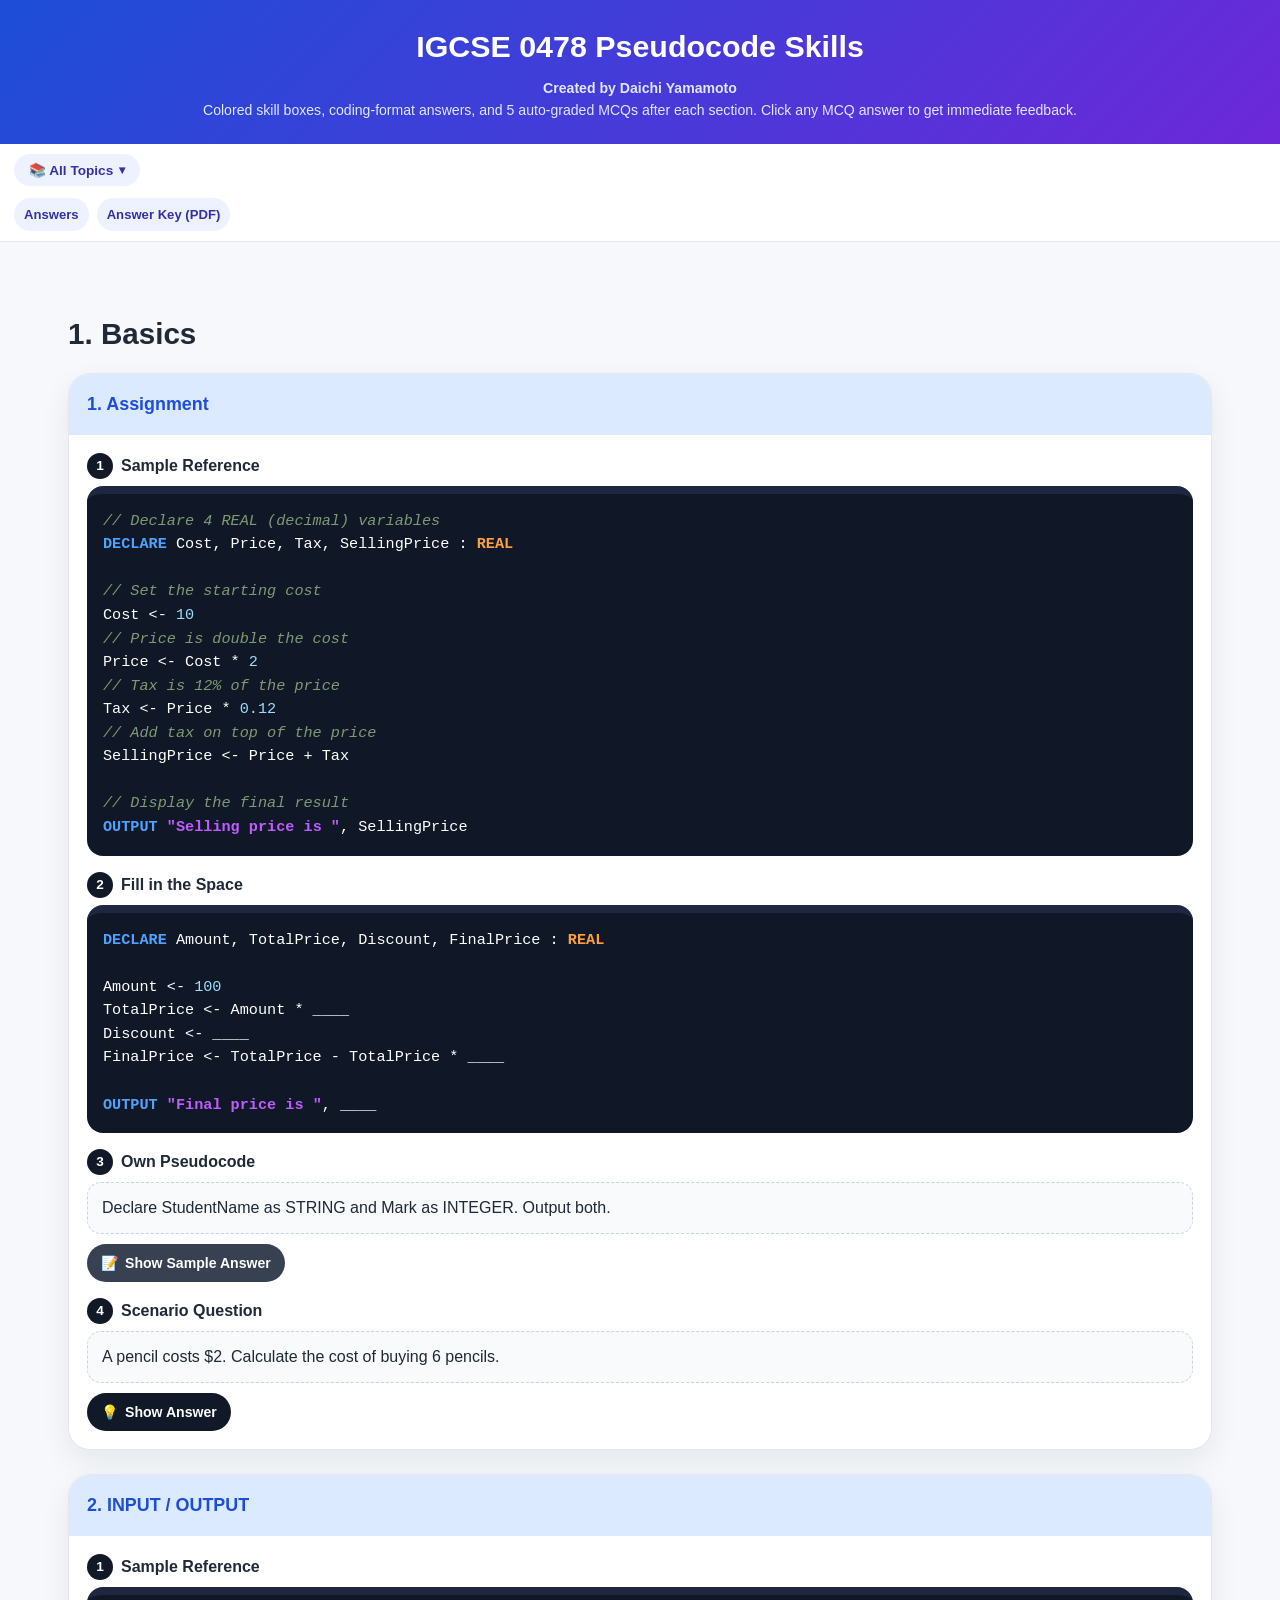
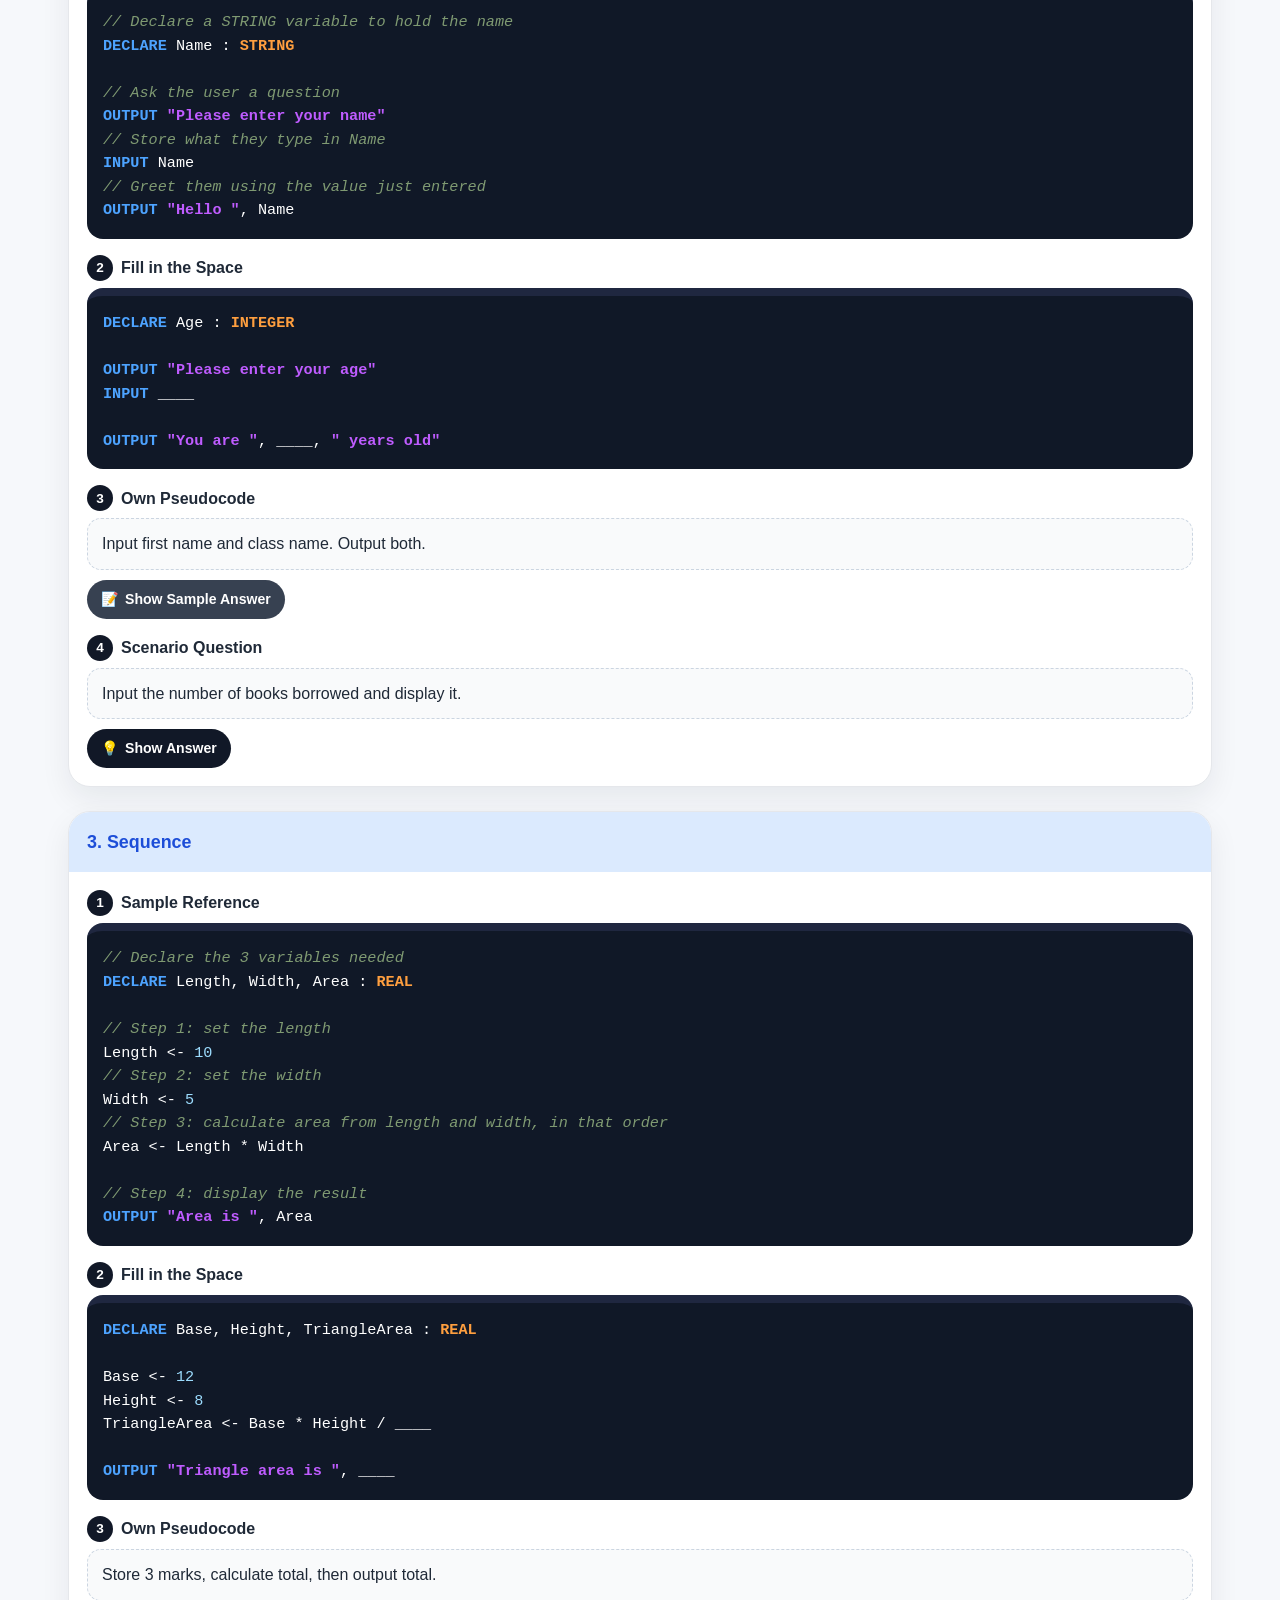
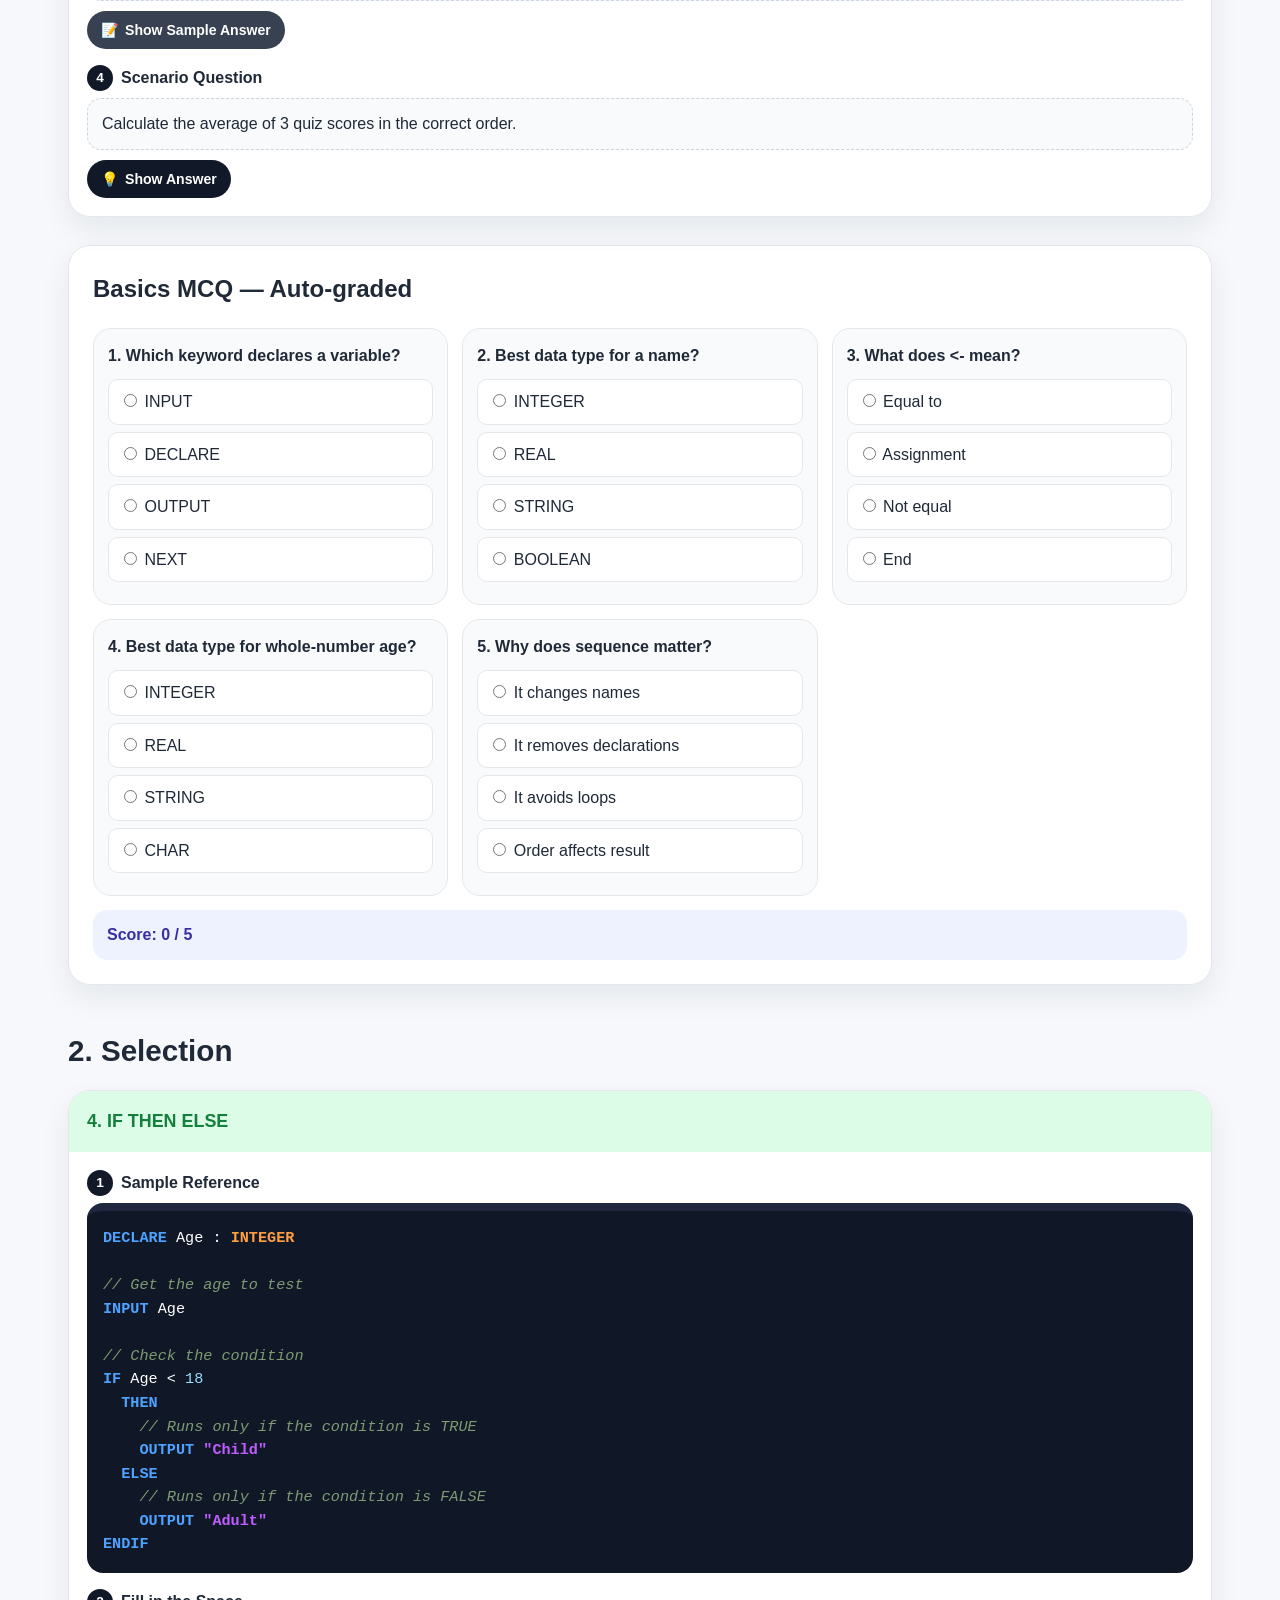
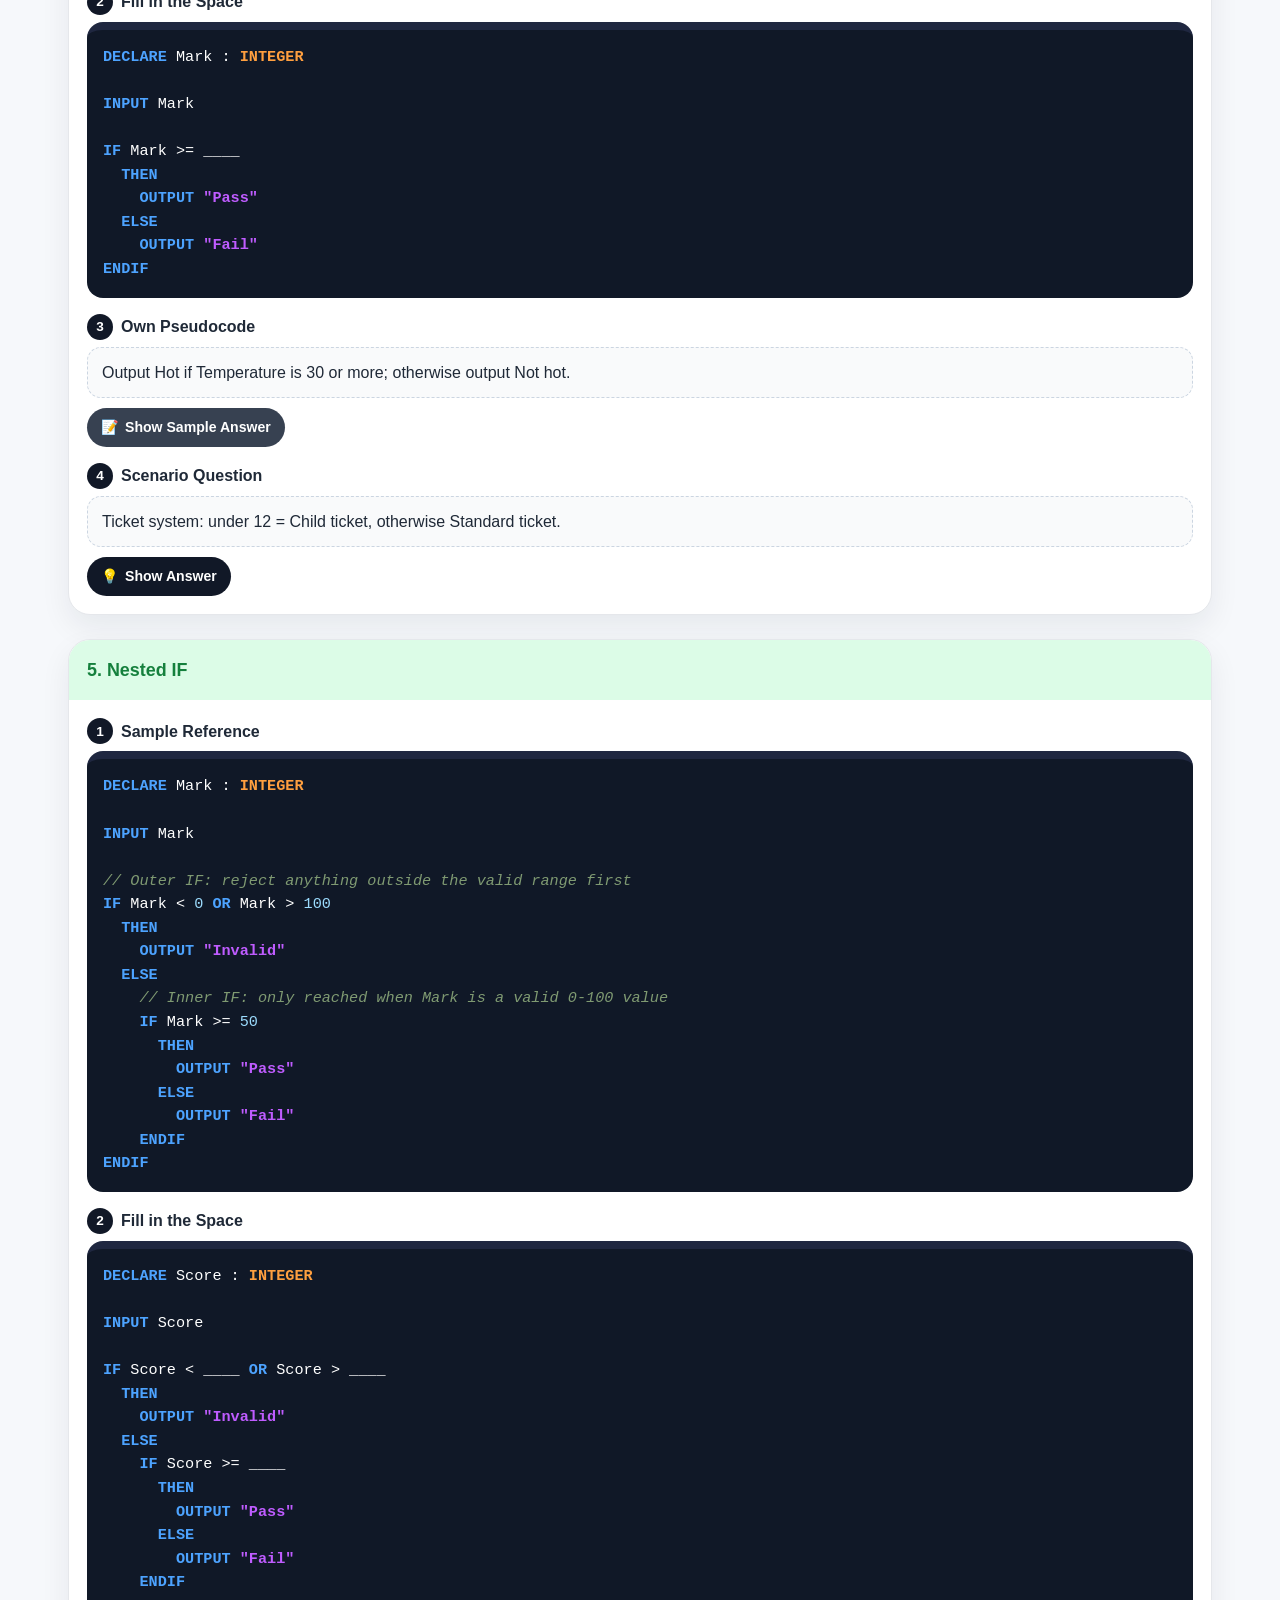
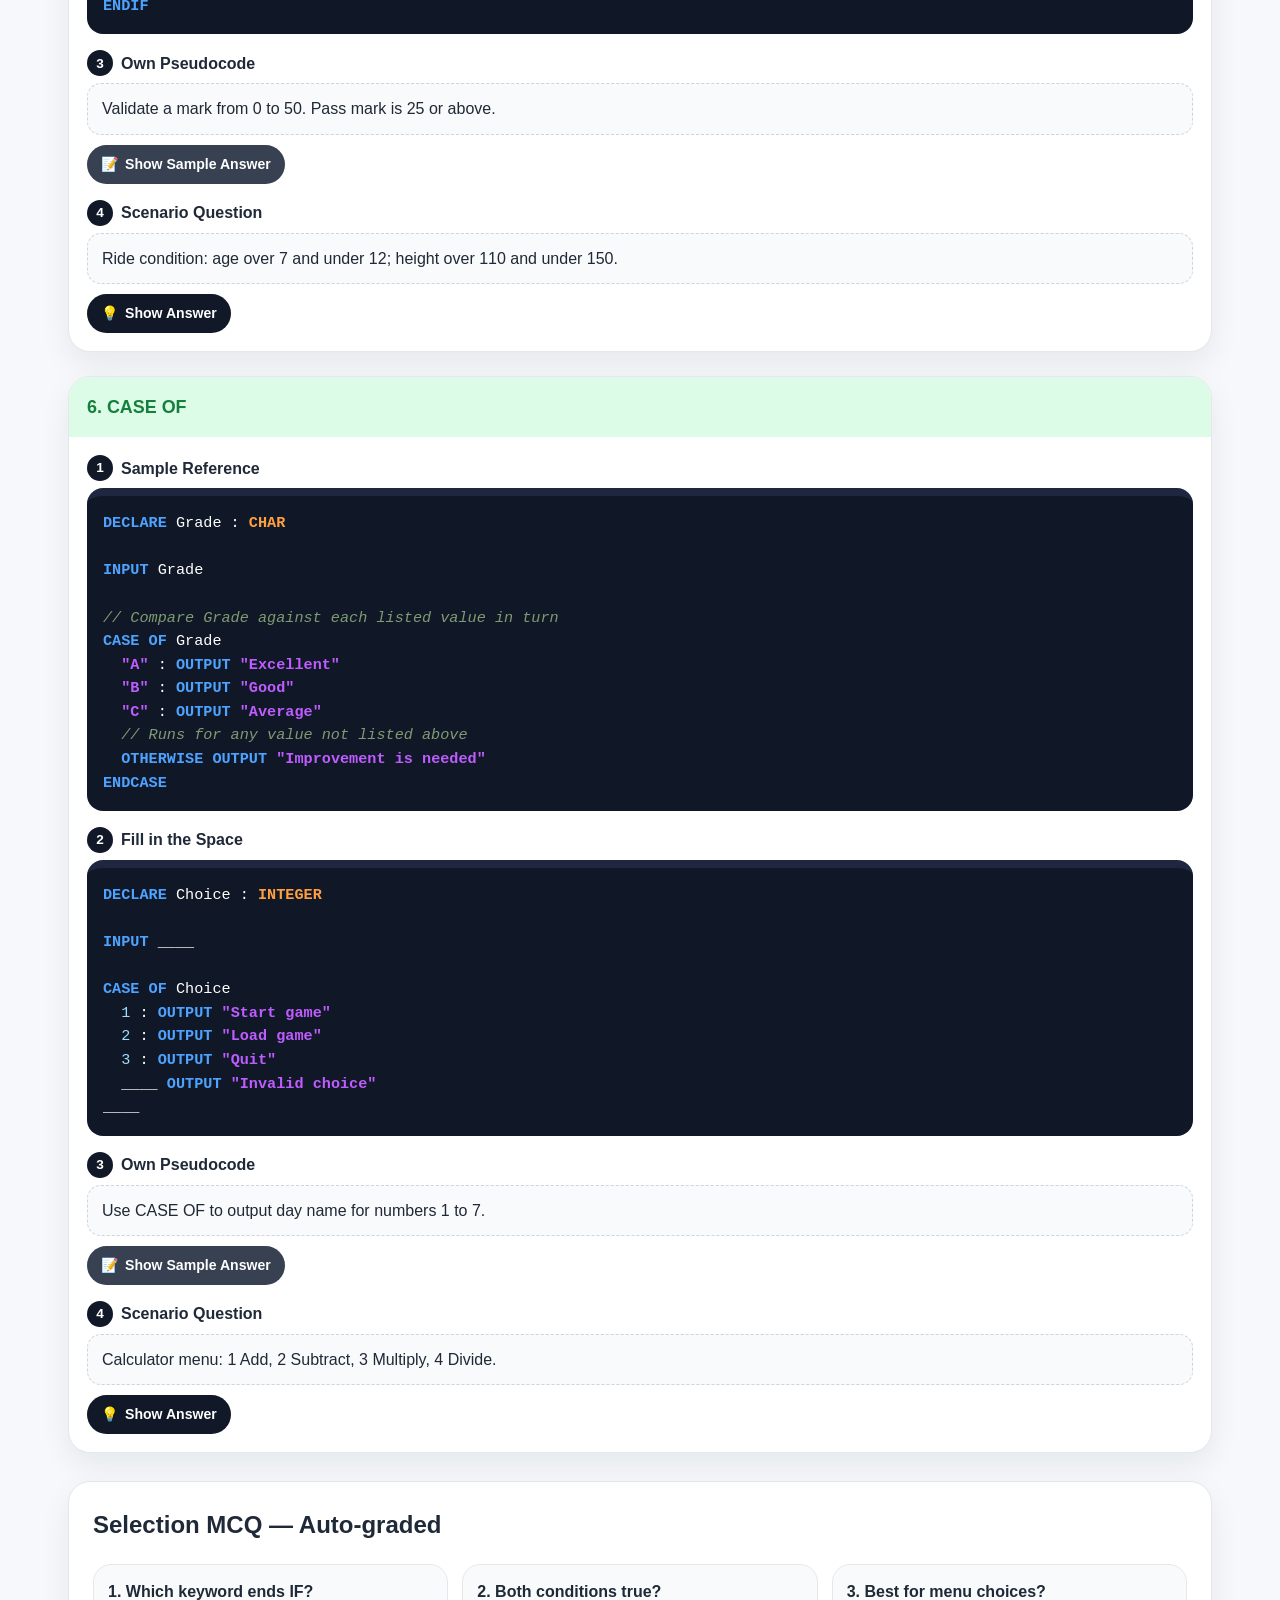
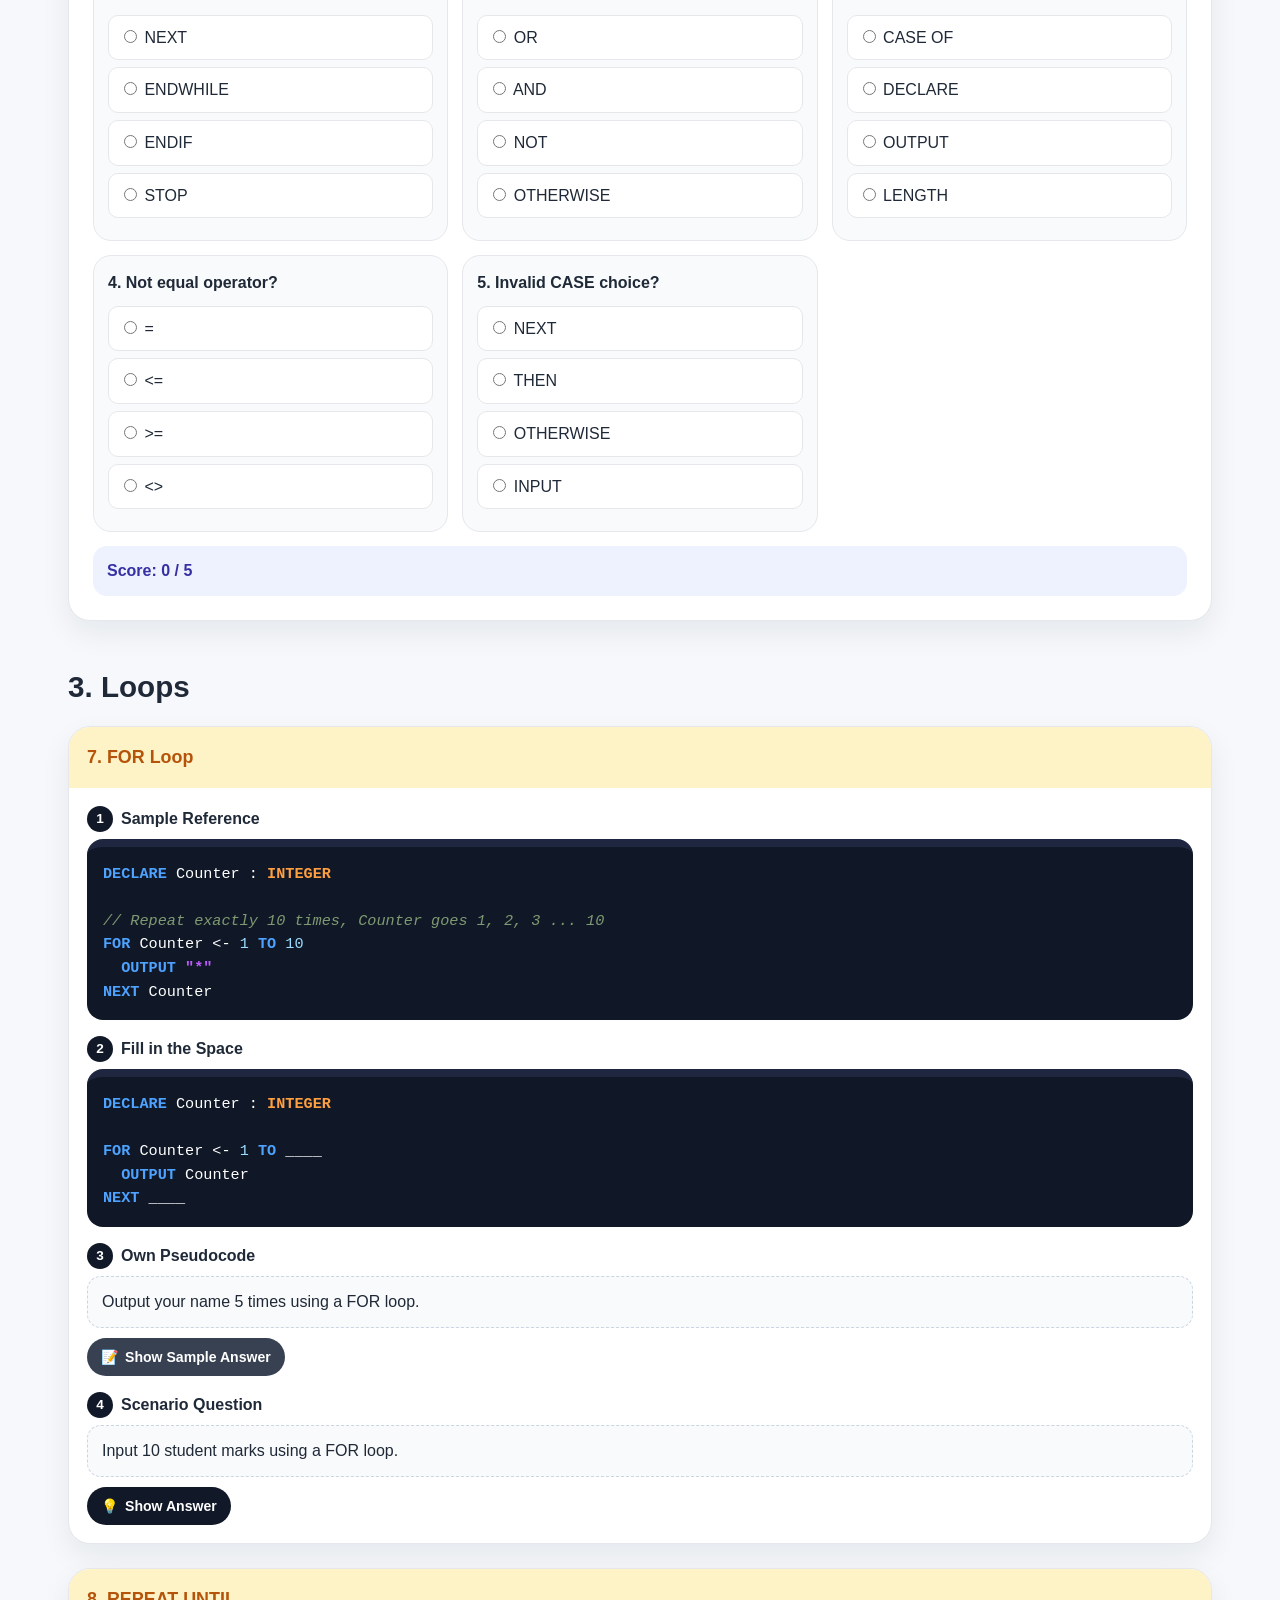
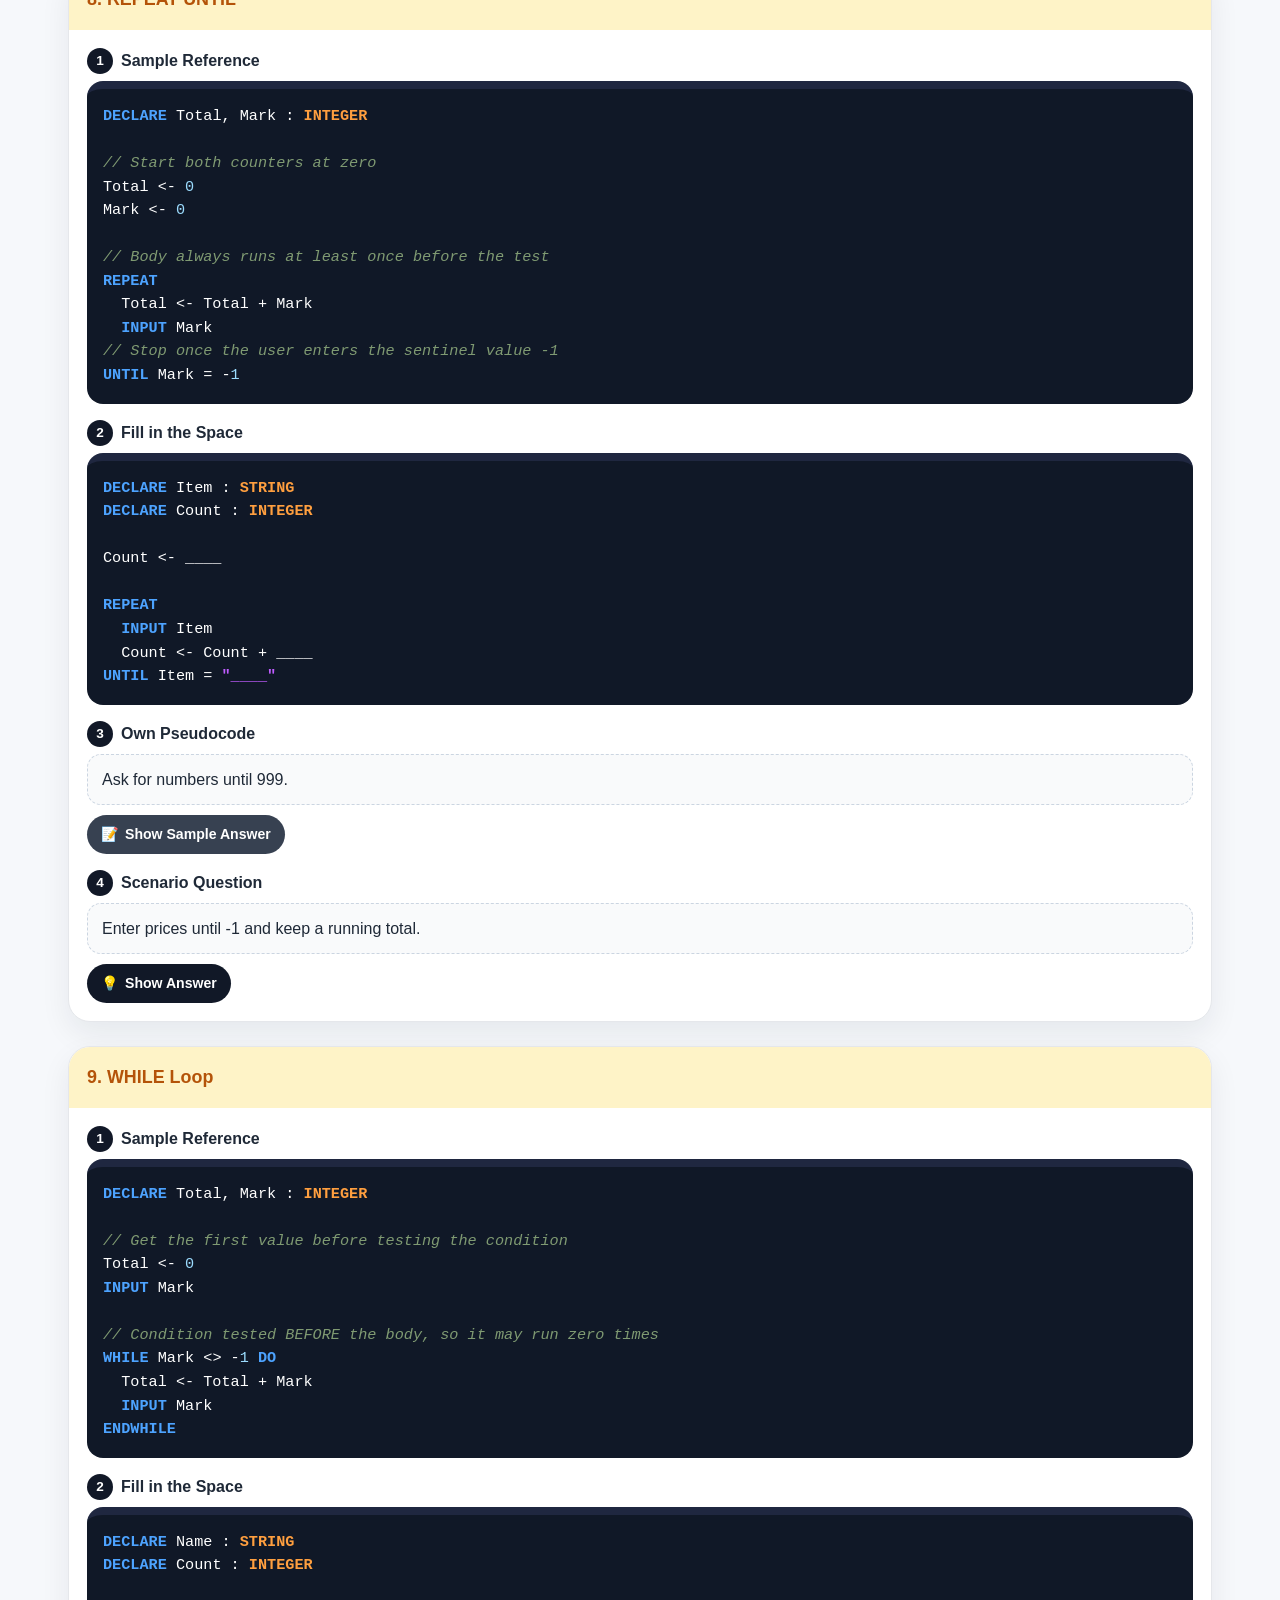
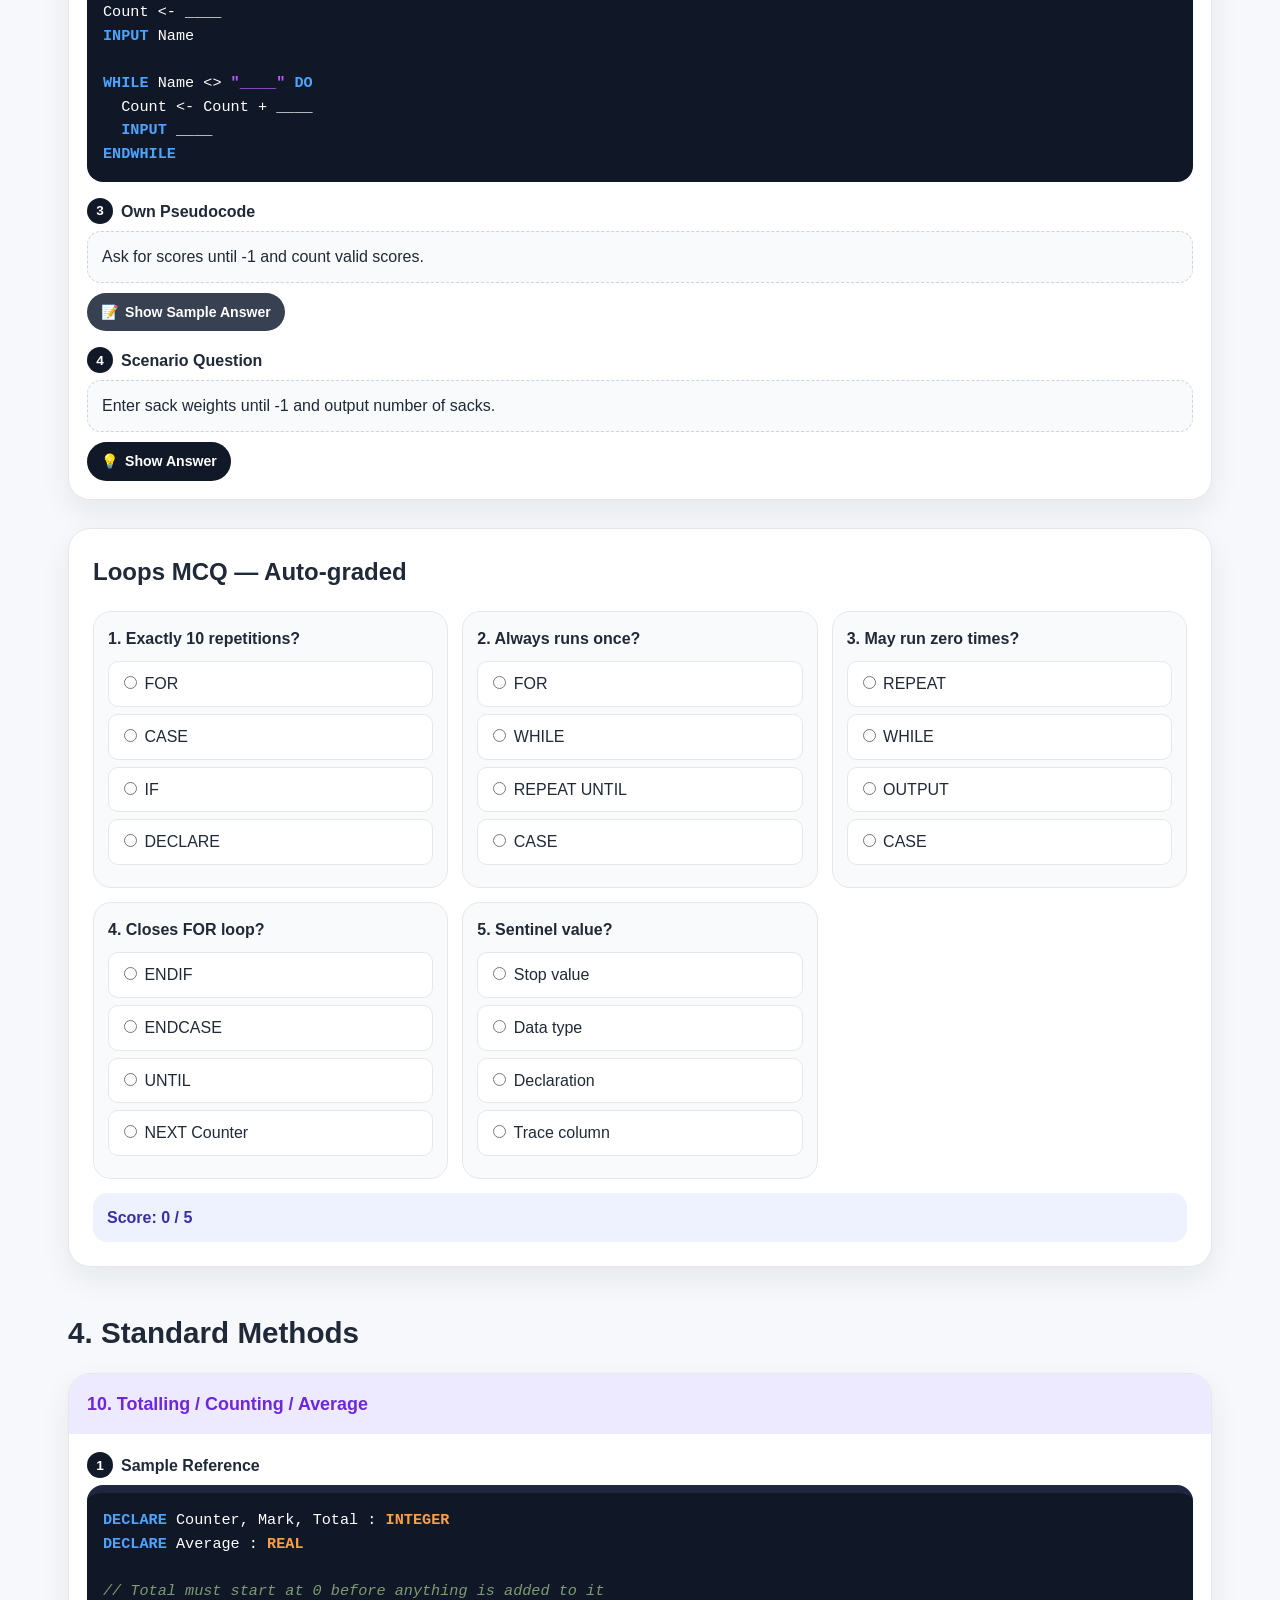
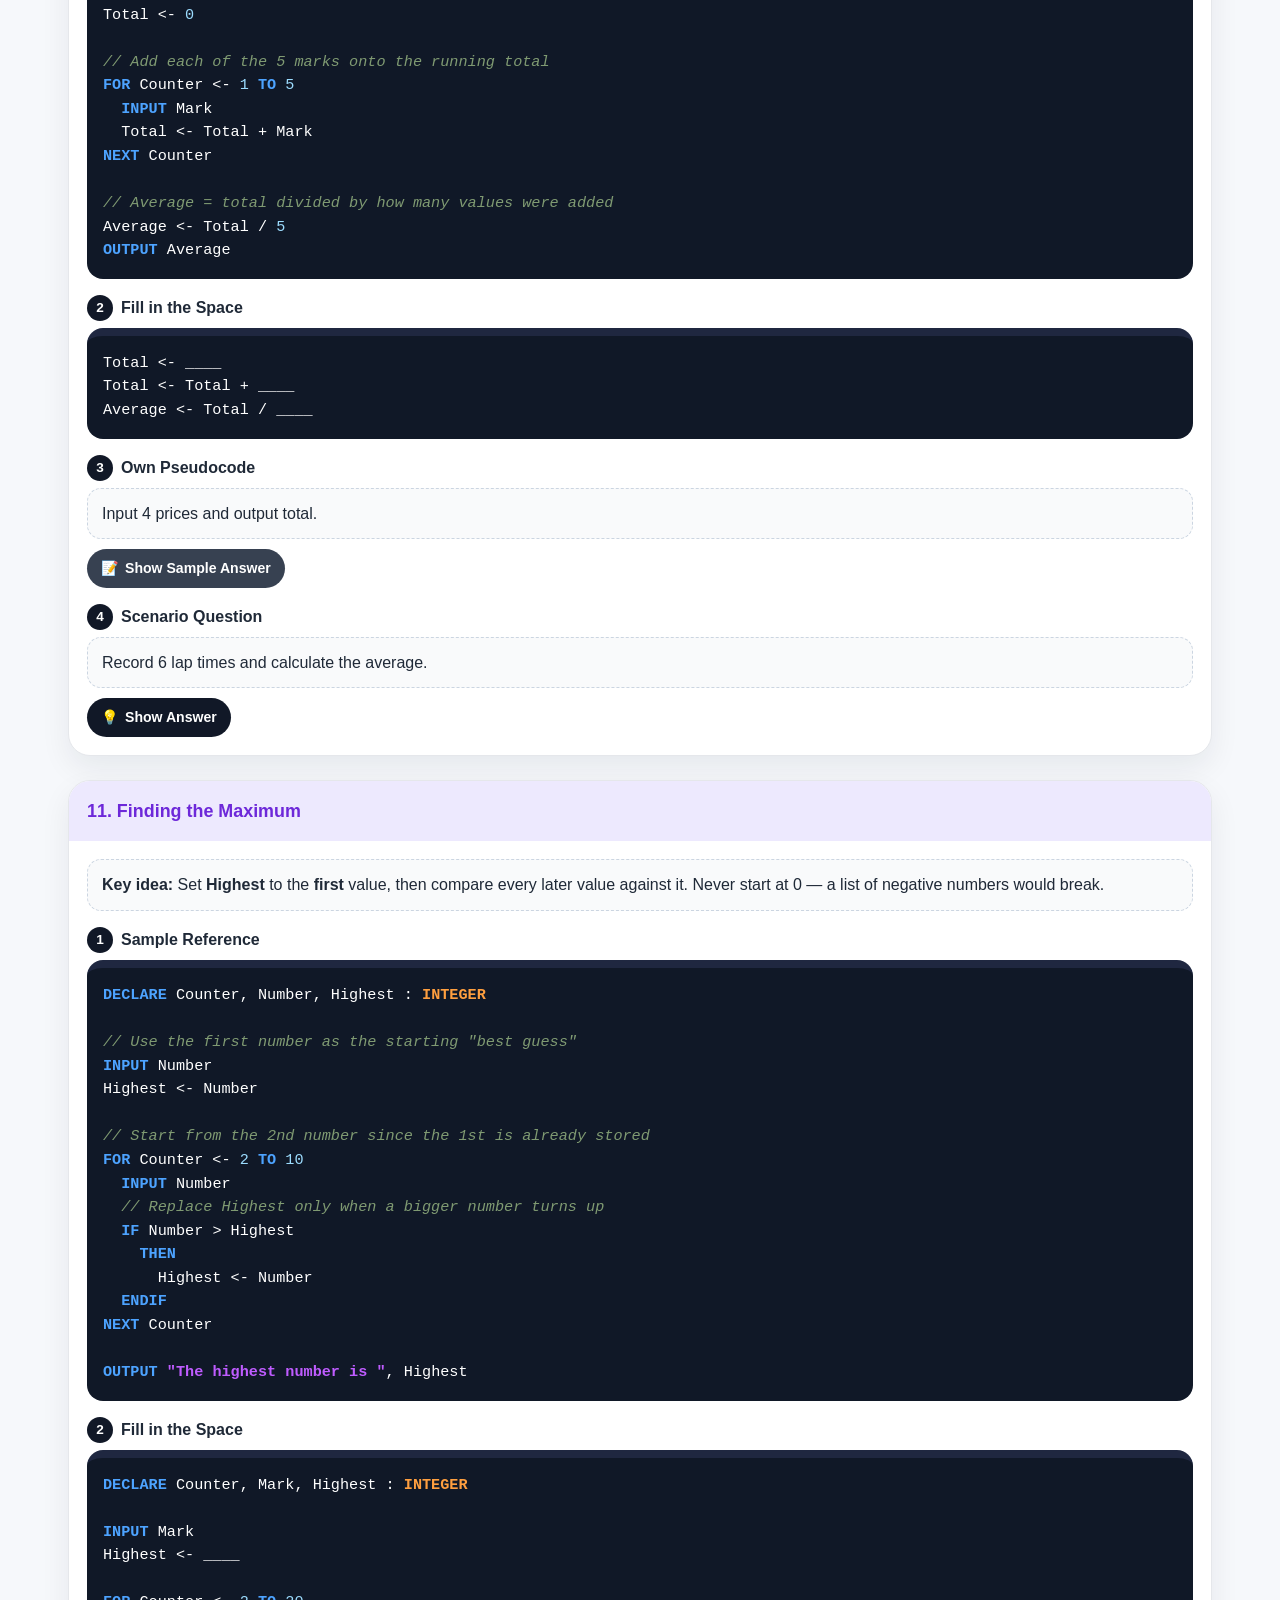
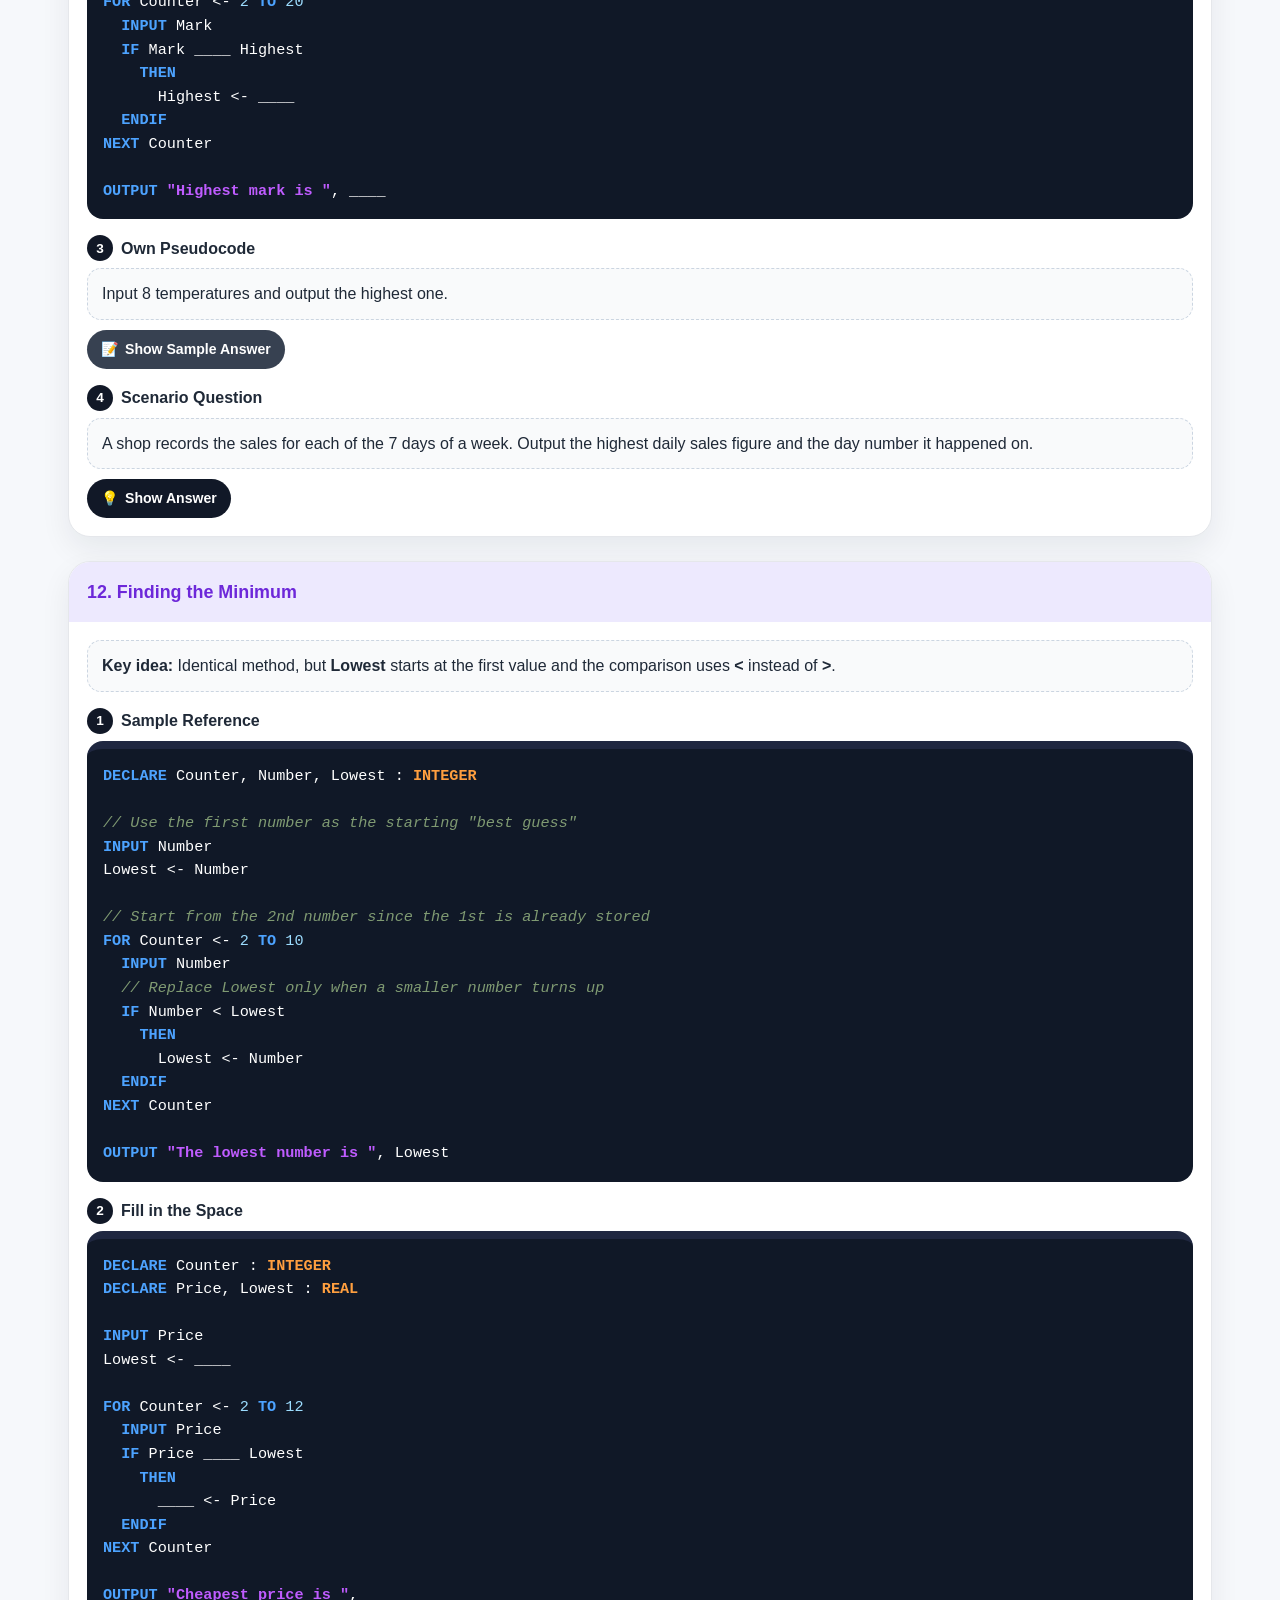
==== commit bcaa3dae: "Fix missing gap between topic cards 1-6 Topics 1-3 and 4-6 (Basics, Selection) sit as bare siblings " ====
--- a/index.html
+++ b/index.html
@@ -21,7 +21,7 @@
 .nav-row a:hover{color:#3730a3;text-decoration:underline}
 .nav-mod{font-size:.7rem;font-weight:900;letter-spacing:.02em;white-space:nowrap;flex-basis:100%;margin-bottom:0}
 @media (max-width:900px){.nav-groups{column-count:2}.nav-groups.open{max-height:400px}}
-@media (max-width:500px){.nav-groups{column-count:1}.nav-groups.open{max-height:600px}}.card{scroll-margin-top:76px}.card:target{box-shadow:0 0 0 4px #6d28d9}.container{max-width:1180px;margin:auto;padding:26px 18px 60px}.section-title{font-size:1.85rem;margin:42px 0 16px}.grid{display:grid;grid-template-columns:1fr;gap:18px}.card,.quiz,.answers,.project{background:white;border:1px solid var(--line);border-radius:22px;box-shadow:0 12px 30px rgba(15,23,42,.07);overflow:hidden}.head{padding:16px 18px;font-weight:900;font-size:1.12rem}.blue .head{background:var(--blue);color:#1d4ed8}.green .head{background:var(--green);color:#15803d}.yellow .head{background:var(--yellow);color:#b45309}.purple .head{background:var(--purple);color:#6d28d9}.red .head{background:var(--red);color:#b91c1c}.orange .head{background:var(--orange);color:#c2410c}.teal .head{background:var(--teal);color:#0f766e}.body{padding:18px}.step{display:flex;align-items:center;gap:8px;margin:16px 0 7px;font-weight:900}.step:first-child{margin-top:0}.step span{width:26px;height:26px;border-radius:50%;display:grid;place-items:center;background:#111827;color:white;font-size:.85rem}pre{margin:0;background:var(--dark);color:white;border-top:8px solid var(--top);border-radius:16px;padding:16px;overflow-x:visible;font-size:.95rem;line-height:1.55;white-space:pre-wrap;word-break:normal;overflow-wrap:anywhere}code{font-family:Consolas,Monaco,'Courier New',monospace;white-space:pre-wrap;word-break:normal;overflow-wrap:anywhere}.kw{color:var(--kw);font-weight:900}.type{color:var(--type);font-weight:900}.str{color:var(--str);font-weight:800}.num{color:var(--num)}.comment{color:#7f9a72;font-style:italic}.task{border:1px dashed #cbd5e1;background:#f9fafb;border-radius:14px;padding:12px 14px}.quiz{padding:24px;margin:28px 0 36px}.quiz h2{margin-top:0}.quiz-grid{display:grid;grid-template-columns:repeat(auto-fit,minmax(320px,1fr));gap:14px}.q{border:1px solid var(--line);border-radius:18px;background:#f9fafb;padding:14px}.q p{margin:0 0 10px;font-weight:900}.q label{display:block;margin:7px 0;padding:9px 10px;border:1px solid #e5e7eb;background:white;border-radius:10px;cursor:pointer}.q.correct{border-color:#86efac;background:#f0fdf4}.q.wrong{border-color:#fecaca;background:#fff1f2}.feedback{font-weight:900;margin-top:8px}.good{color:#15803d}.bad{color:#b91c1c}.score{margin-top:14px;padding:12px 14px;background:#eef2ff;color:#3730a3;border-radius:14px;font-weight:900}.answers,.project{padding:24px;margin-top:34px}details{border:1px solid var(--line);border-radius:14px;background:#f9fafb;padding:12px 14px;margin:12px 0}summary{font-weight:900;cursor:pointer}.answer-space{min-height:110px;border:2px dashed #cbd5e1;border-radius:16px;padding:14px;color:#6b7280;background:white}.scenario-answer,.own-answer{border:none;background:none;padding:0;margin:10px 0 0}.scenario-answer summary,.own-answer summary{list-style:none;display:inline-flex;align-items:center;gap:6px;padding:8px 14px;border-radius:999px;font-weight:800;cursor:pointer;font-size:.88rem}.scenario-answer summary::-webkit-details-marker,.own-answer summary::-webkit-details-marker{display:none}.scenario-answer summary{background:#111827;color:white}.scenario-answer summary::before{content:"💡"}.scenario-answer[open] summary{background:#4338ca}.scenario-answer[open] summary::before{content:"✅"}.own-answer summary{background:#374151;color:white}.own-answer summary::before{content:"📝"}.own-answer[open] summary{background:#0f766e}.own-answer[open] summary::before{content:"✅"}.scenario-answer .task,.own-answer .task{margin-top:10px}.scenario-answer pre,.own-answer pre{margin-top:10px}footer{text-align:center;color:#6b7280;padding:32px}
+@media (max-width:500px){.nav-groups{column-count:1}.nav-groups.open{max-height:600px}}.card{scroll-margin-top:76px;margin-bottom:24px}.card:last-child{margin-bottom:0}.card:target{box-shadow:0 0 0 4px #6d28d9}.container{max-width:1180px;margin:auto;padding:26px 18px 60px}.section-title{font-size:1.85rem;margin:42px 0 16px}.grid{display:grid;grid-template-columns:1fr}.card,.quiz,.answers,.project{background:white;border:1px solid var(--line);border-radius:22px;box-shadow:0 12px 30px rgba(15,23,42,.07);overflow:hidden}.head{padding:16px 18px;font-weight:900;font-size:1.12rem}.blue .head{background:var(--blue);color:#1d4ed8}.green .head{background:var(--green);color:#15803d}.yellow .head{background:var(--yellow);color:#b45309}.purple .head{background:var(--purple);color:#6d28d9}.red .head{background:var(--red);color:#b91c1c}.orange .head{background:var(--orange);color:#c2410c}.teal .head{background:var(--teal);color:#0f766e}.body{padding:18px}.step{display:flex;align-items:center;gap:8px;margin:16px 0 7px;font-weight:900}.step:first-child{margin-top:0}.step span{width:26px;height:26px;border-radius:50%;display:grid;place-items:center;background:#111827;color:white;font-size:.85rem}pre{margin:0;background:var(--dark);color:white;border-top:8px solid var(--top);border-radius:16px;padding:16px;overflow-x:visible;font-size:.95rem;line-height:1.55;white-space:pre-wrap;word-break:normal;overflow-wrap:anywhere}code{font-family:Consolas,Monaco,'Courier New',monospace;white-space:pre-wrap;word-break:normal;overflow-wrap:anywhere}.kw{color:var(--kw);font-weight:900}.type{color:var(--type);font-weight:900}.str{color:var(--str);font-weight:800}.num{color:var(--num)}.comment{color:#7f9a72;font-style:italic}.task{border:1px dashed #cbd5e1;background:#f9fafb;border-radius:14px;padding:12px 14px}.quiz{padding:24px;margin:28px 0 36px}.quiz h2{margin-top:0}.quiz-grid{display:grid;grid-template-columns:repeat(auto-fit,minmax(320px,1fr));gap:14px}.q{border:1px solid var(--line);border-radius:18px;background:#f9fafb;padding:14px}.q p{margin:0 0 10px;font-weight:900}.q label{display:block;margin:7px 0;padding:9px 10px;border:1px solid #e5e7eb;background:white;border-radius:10px;cursor:pointer}.q.correct{border-color:#86efac;background:#f0fdf4}.q.wrong{border-color:#fecaca;background:#fff1f2}.feedback{font-weight:900;margin-top:8px}.good{color:#15803d}.bad{color:#b91c1c}.score{margin-top:14px;padding:12px 14px;background:#eef2ff;color:#3730a3;border-radius:14px;font-weight:900}.answers,.project{padding:24px;margin-top:34px}details{border:1px solid var(--line);border-radius:14px;background:#f9fafb;padding:12px 14px;margin:12px 0}summary{font-weight:900;cursor:pointer}.answer-space{min-height:110px;border:2px dashed #cbd5e1;border-radius:16px;padding:14px;color:#6b7280;background:white}.scenario-answer,.own-answer{border:none;background:none;padding:0;margin:10px 0 0}.scenario-answer summary,.own-answer summary{list-style:none;display:inline-flex;align-items:center;gap:6px;padding:8px 14px;border-radius:999px;font-weight:800;cursor:pointer;font-size:.88rem}.scenario-answer summary::-webkit-details-marker,.own-answer summary::-webkit-details-marker{display:none}.scenario-answer summary{background:#111827;color:white}.scenario-answer summary::before{content:"💡"}.scenario-answer[open] summary{background:#4338ca}.scenario-answer[open] summary::before{content:"✅"}.own-answer summary{background:#374151;color:white}.own-answer summary::before{content:"📝"}.own-answer[open] summary{background:#0f766e}.own-answer[open] summary::before{content:"✅"}.scenario-answer .task,.own-answer .task{margin-top:10px}.scenario-answer pre,.own-answer pre{margin-top:10px}footer{text-align:center;color:#6b7280;padding:32px}
 </style>
 </head>
 <body>
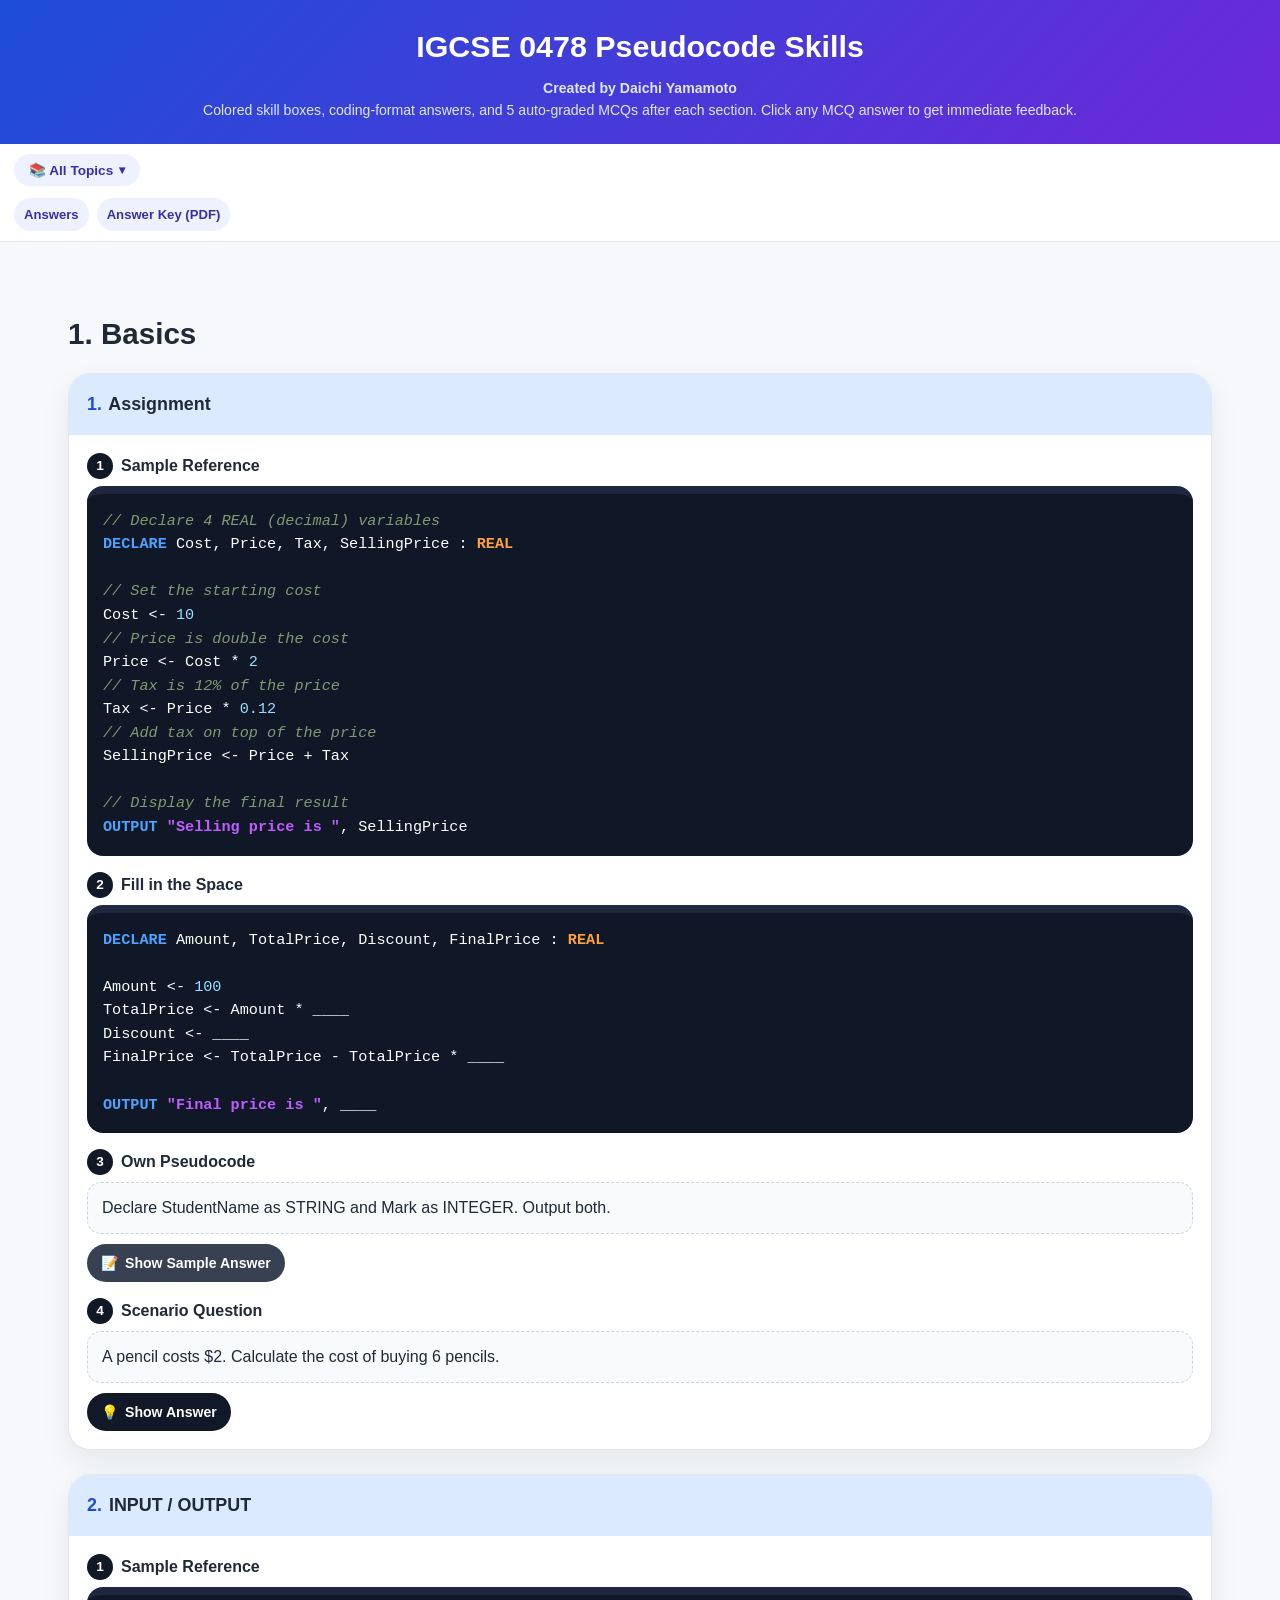
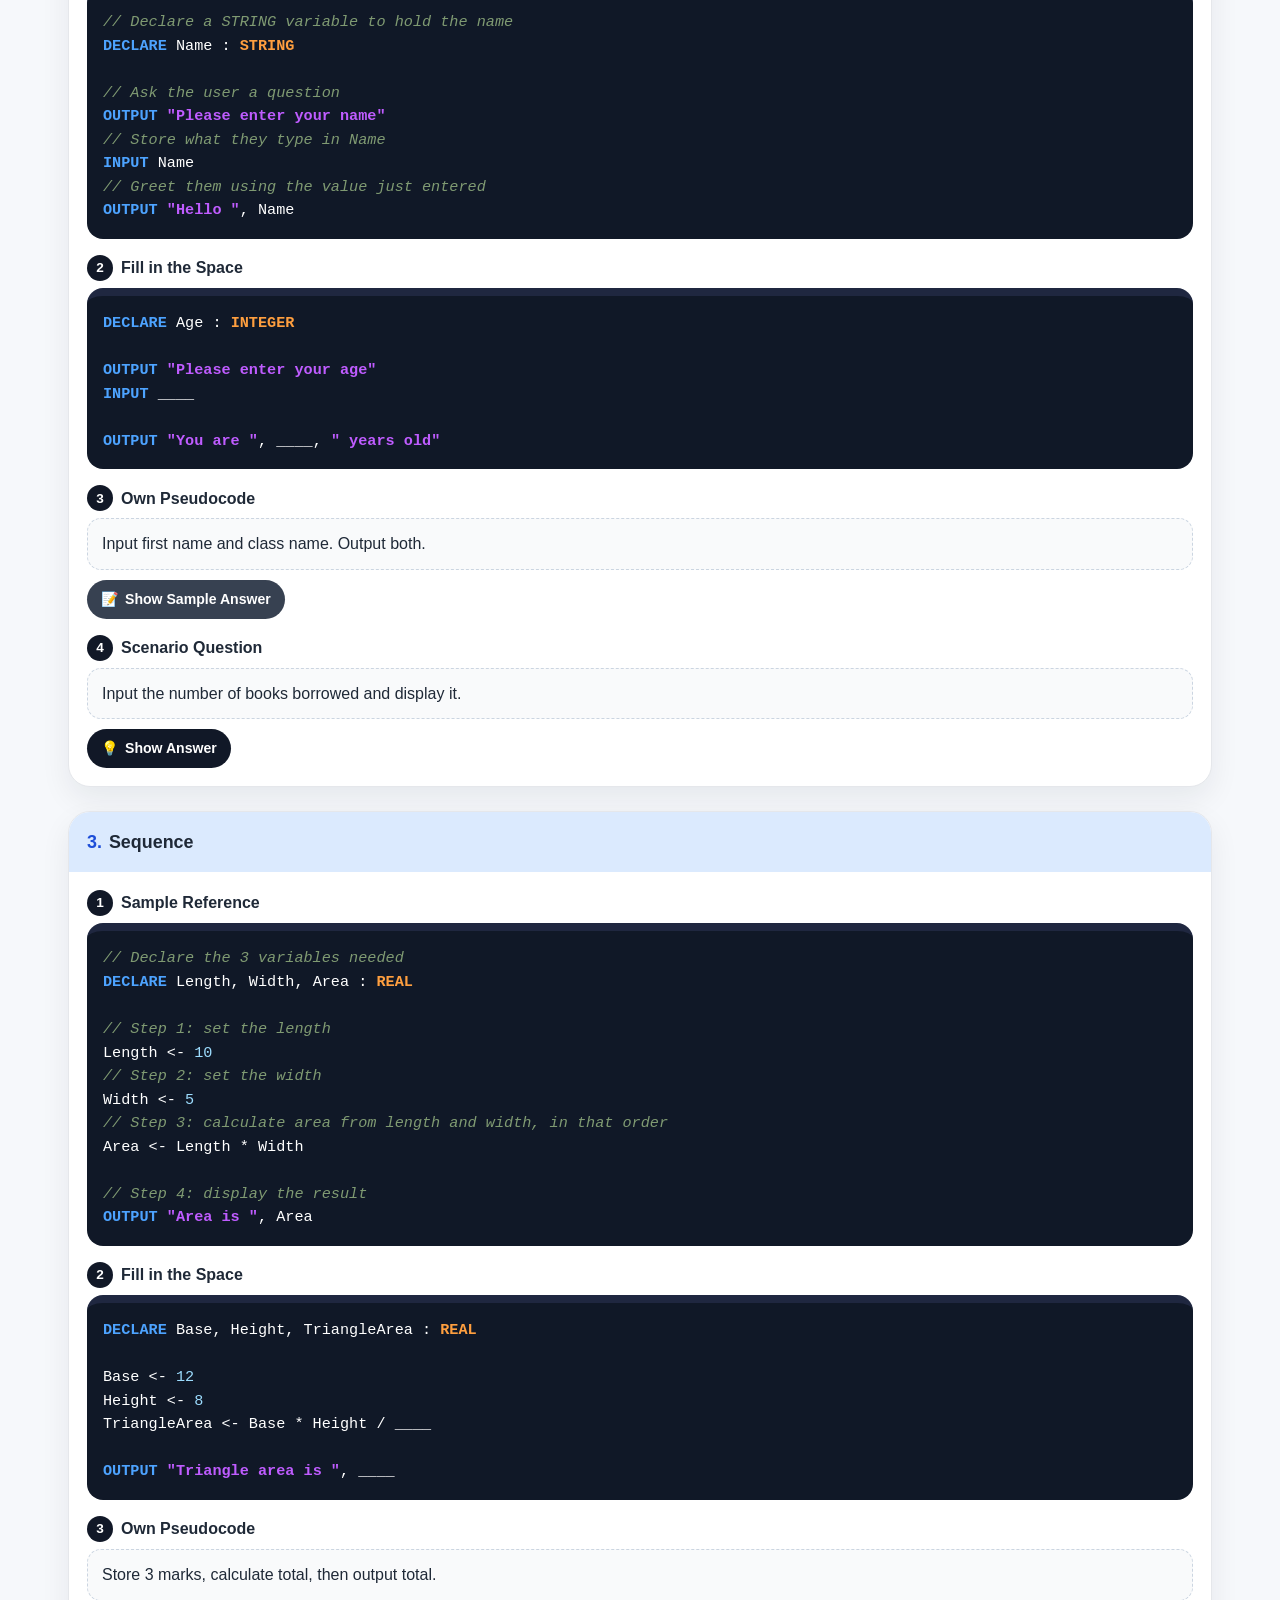
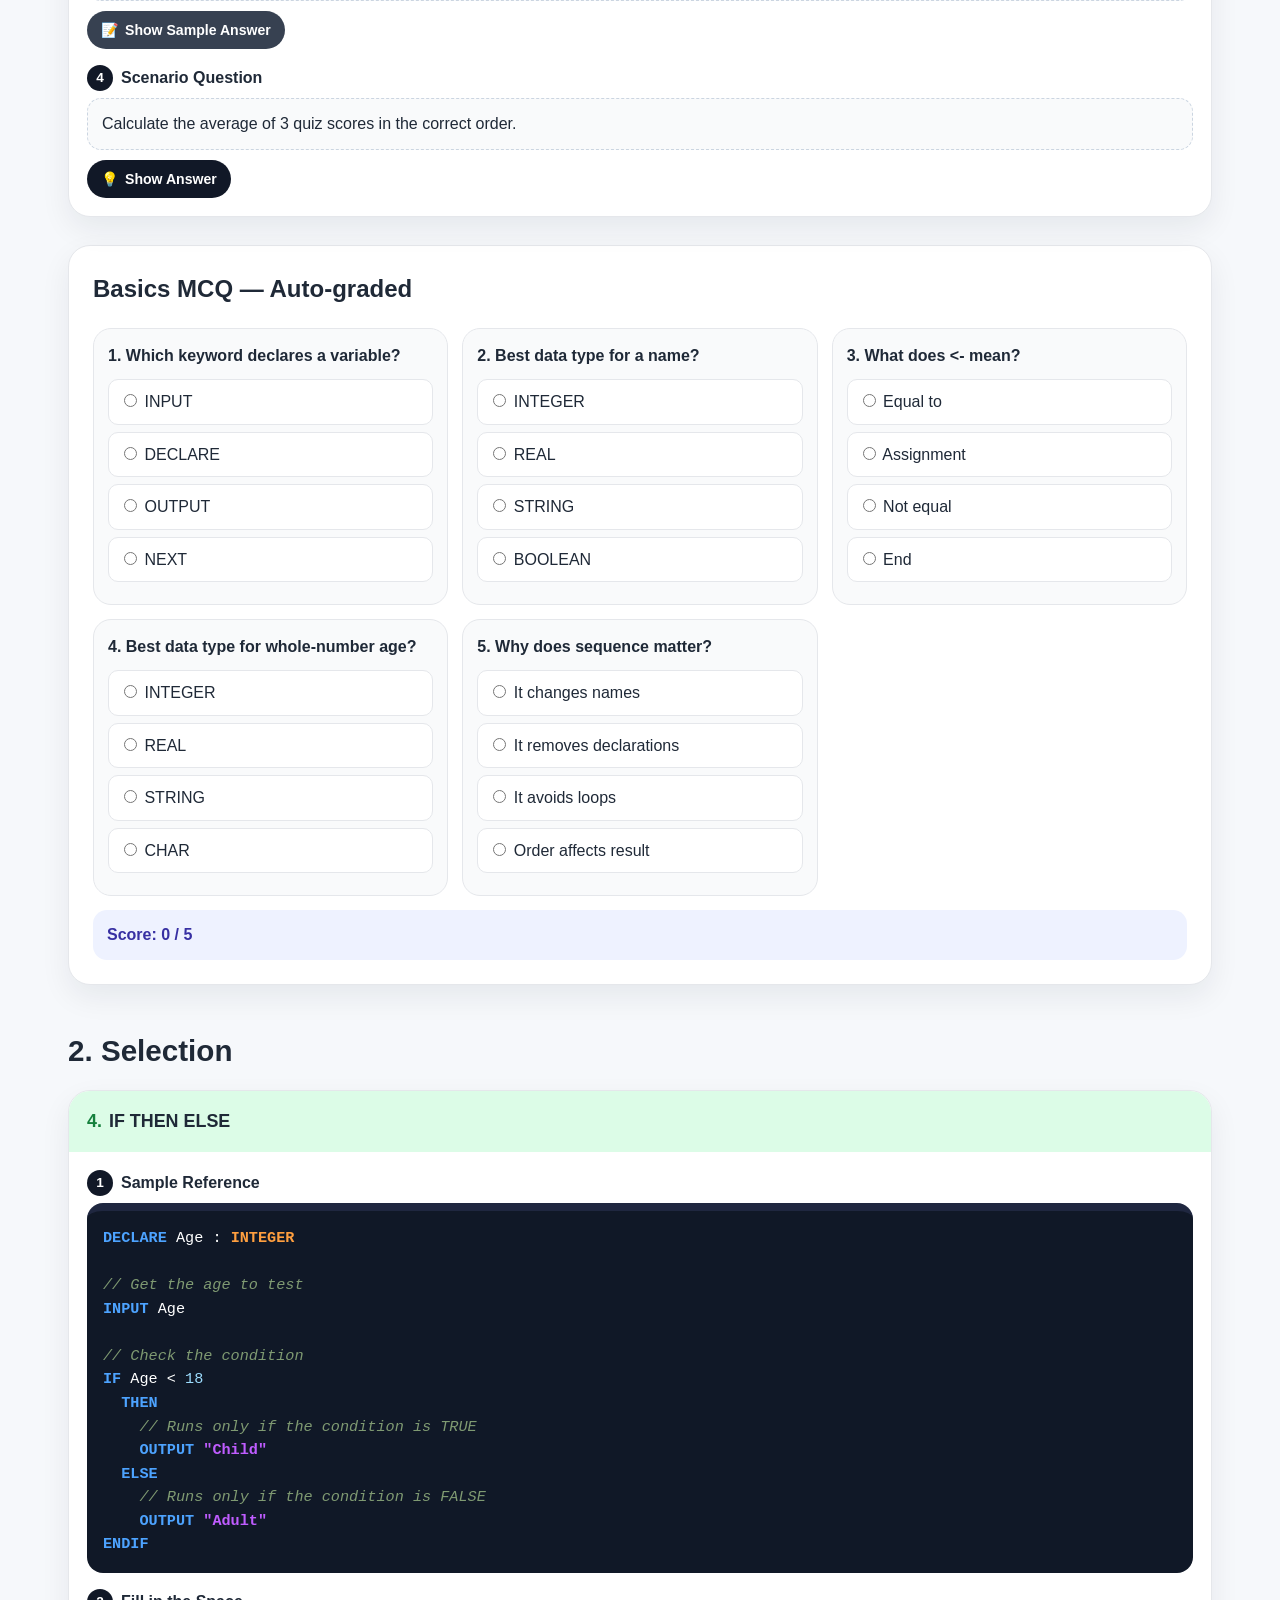
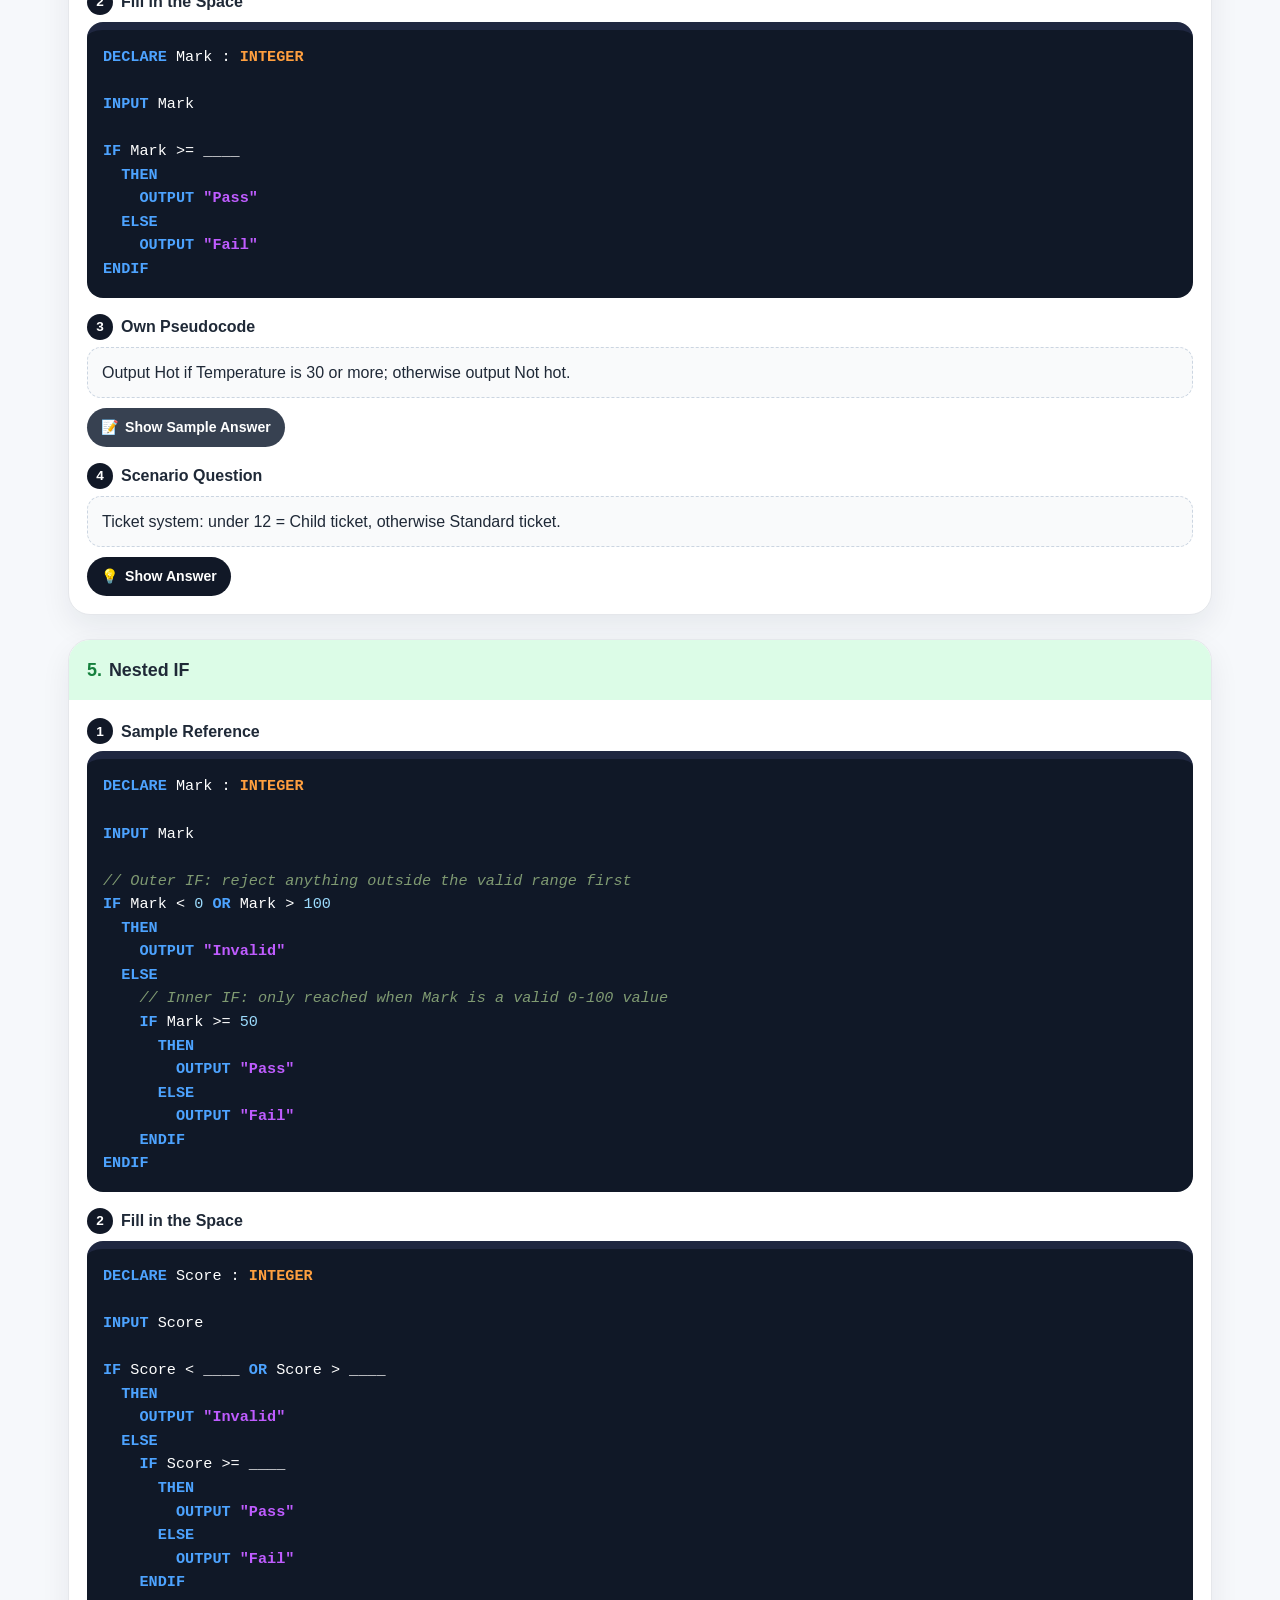
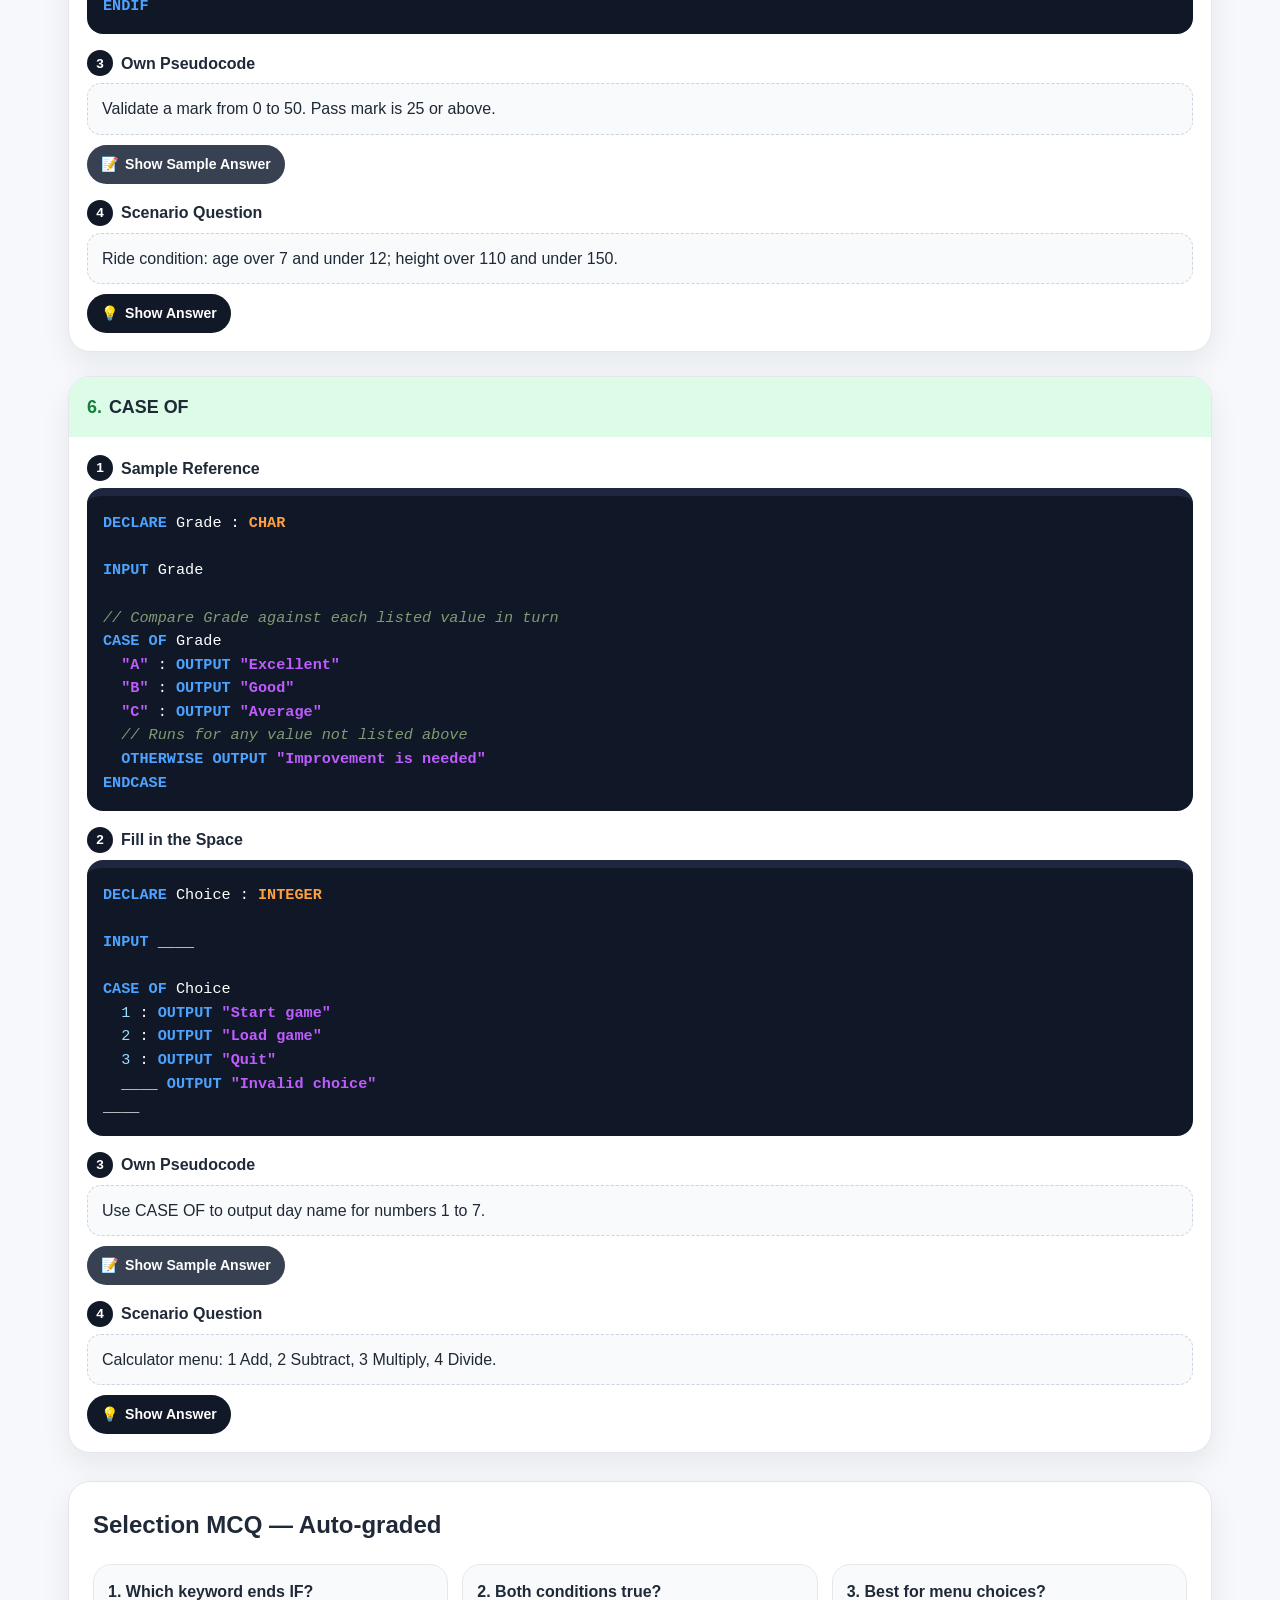
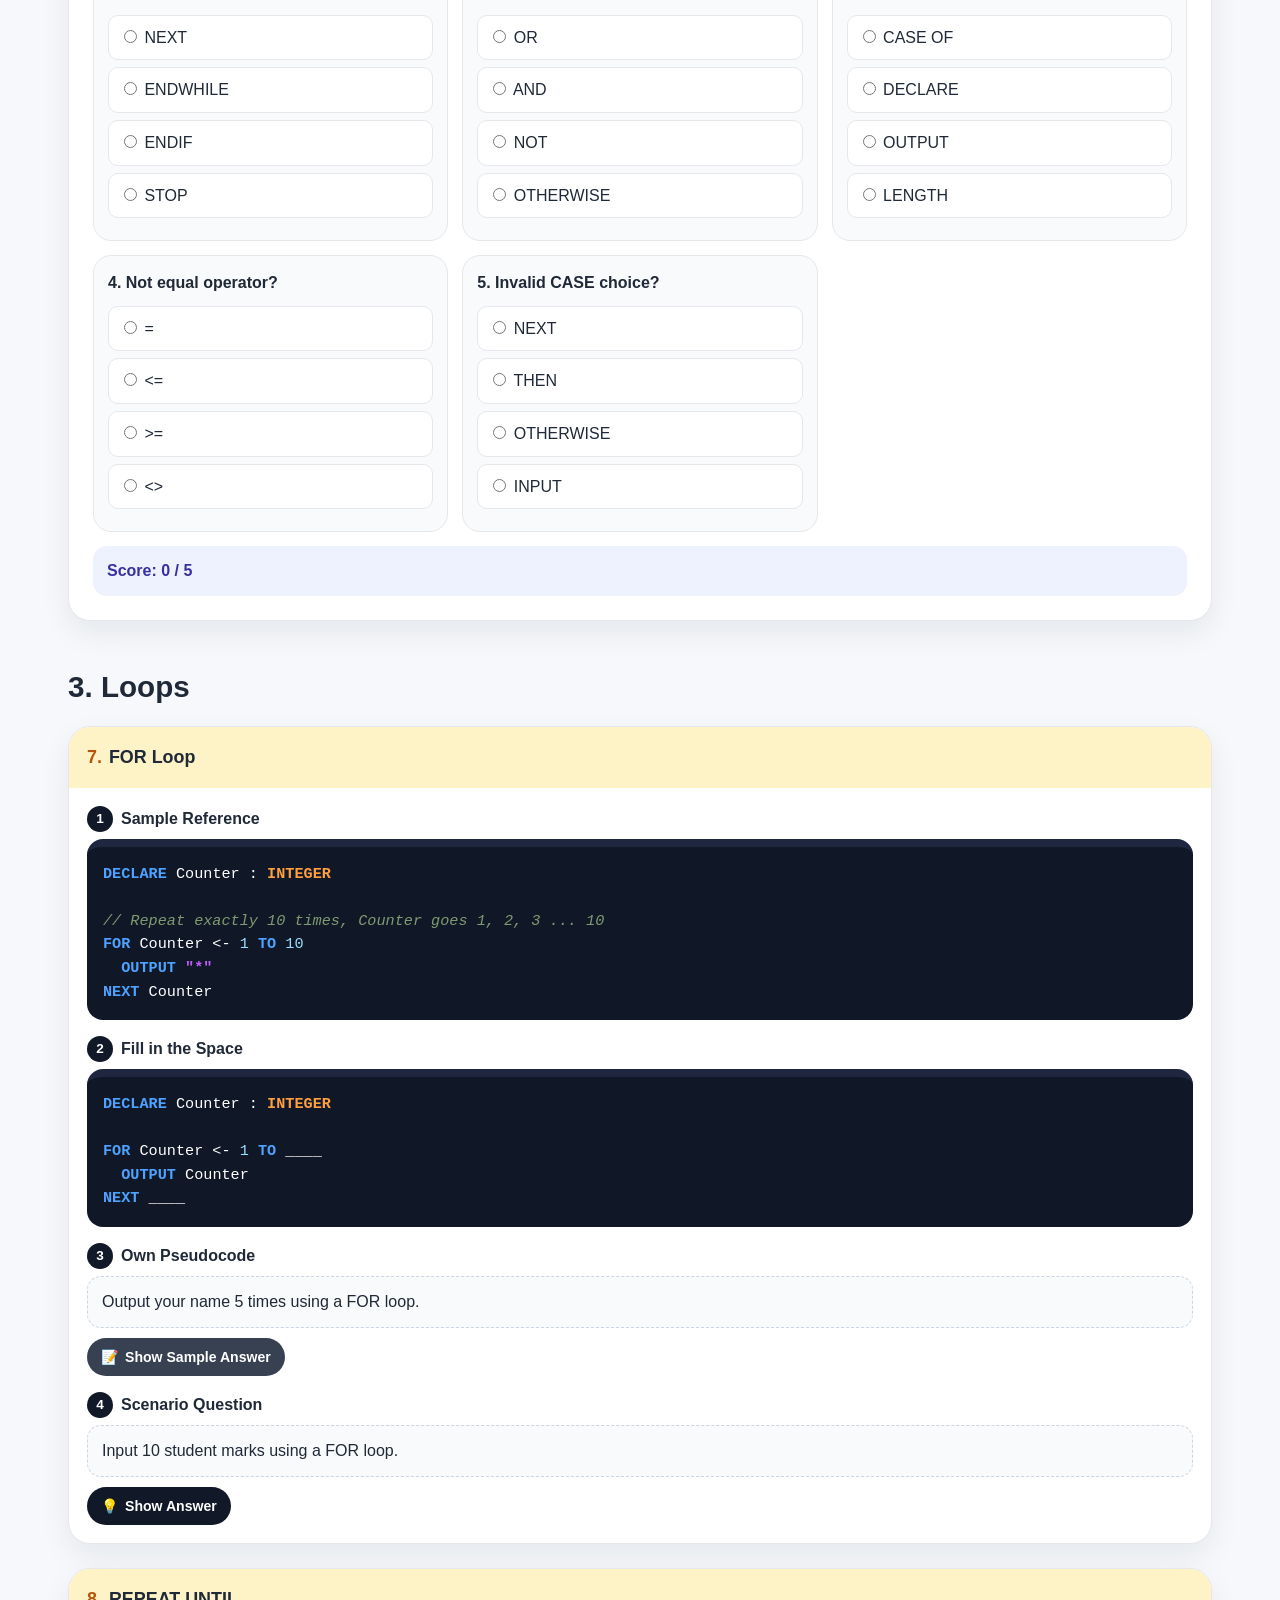
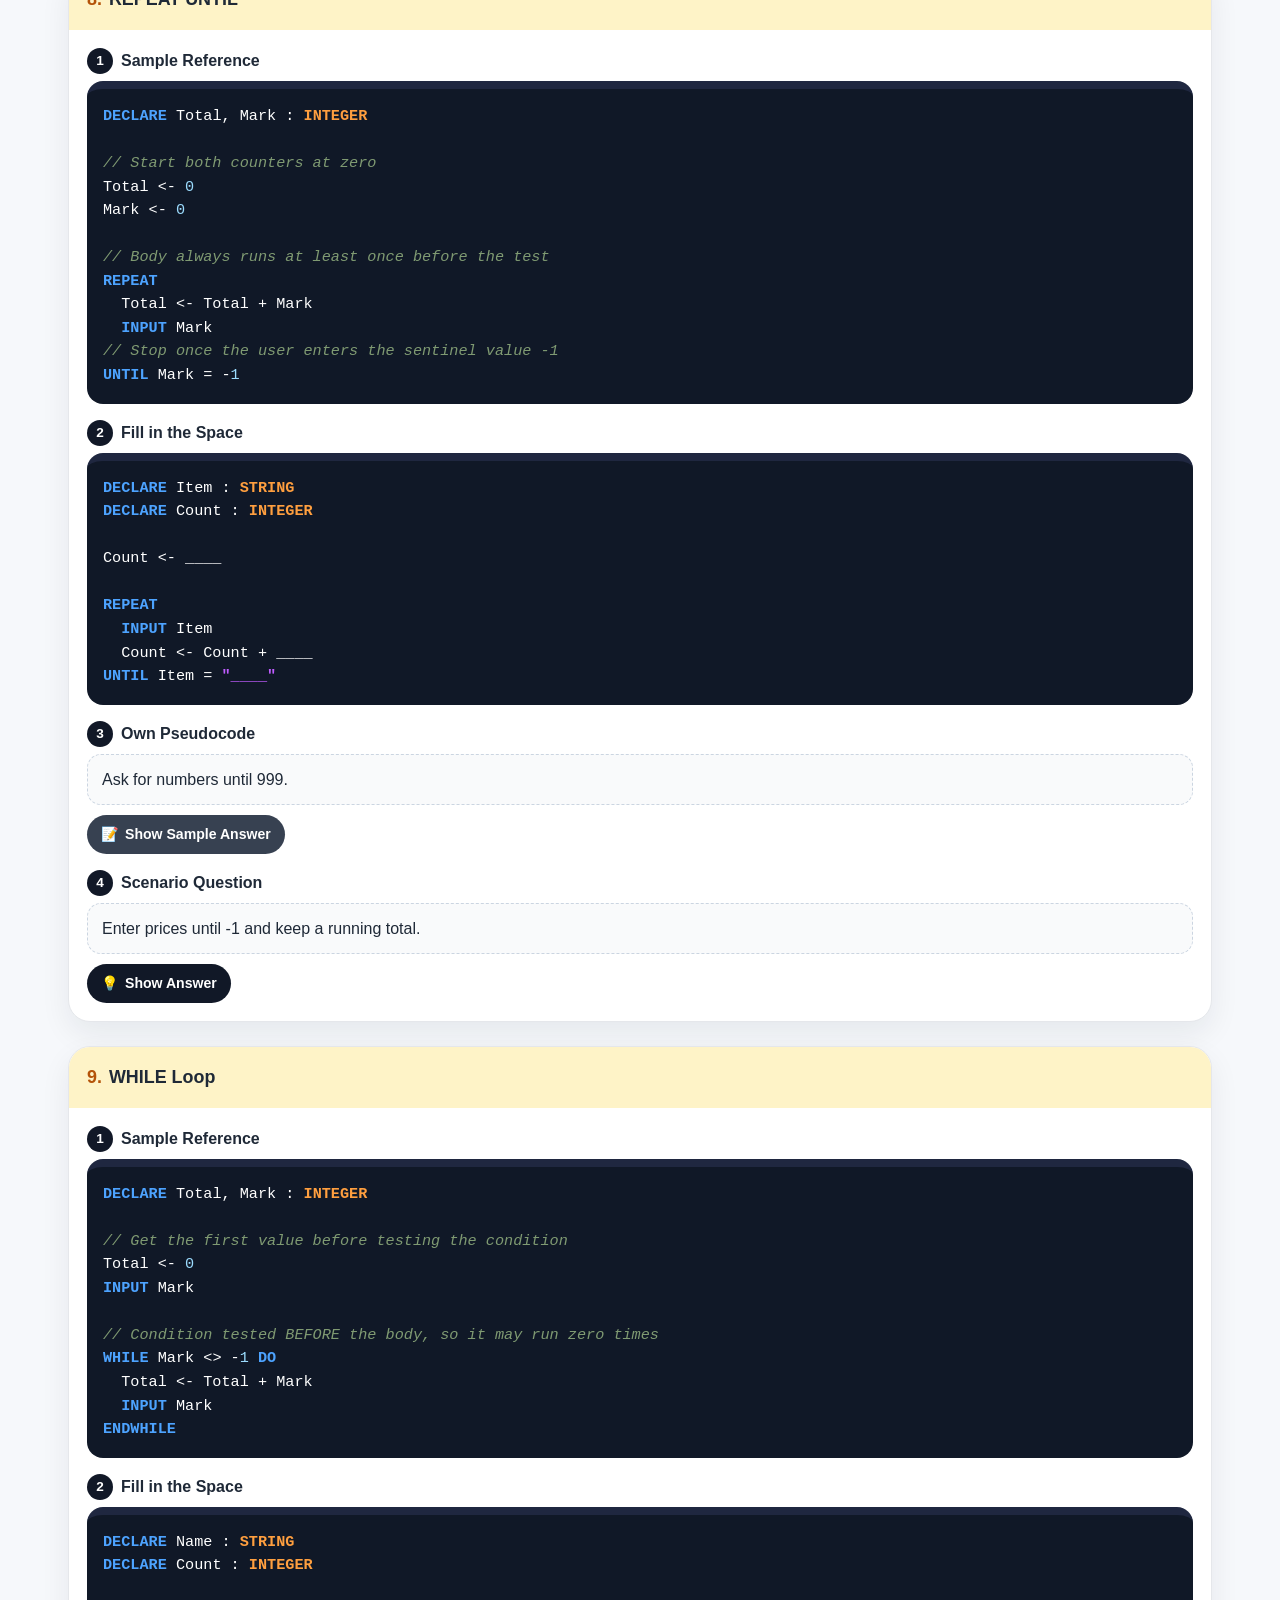
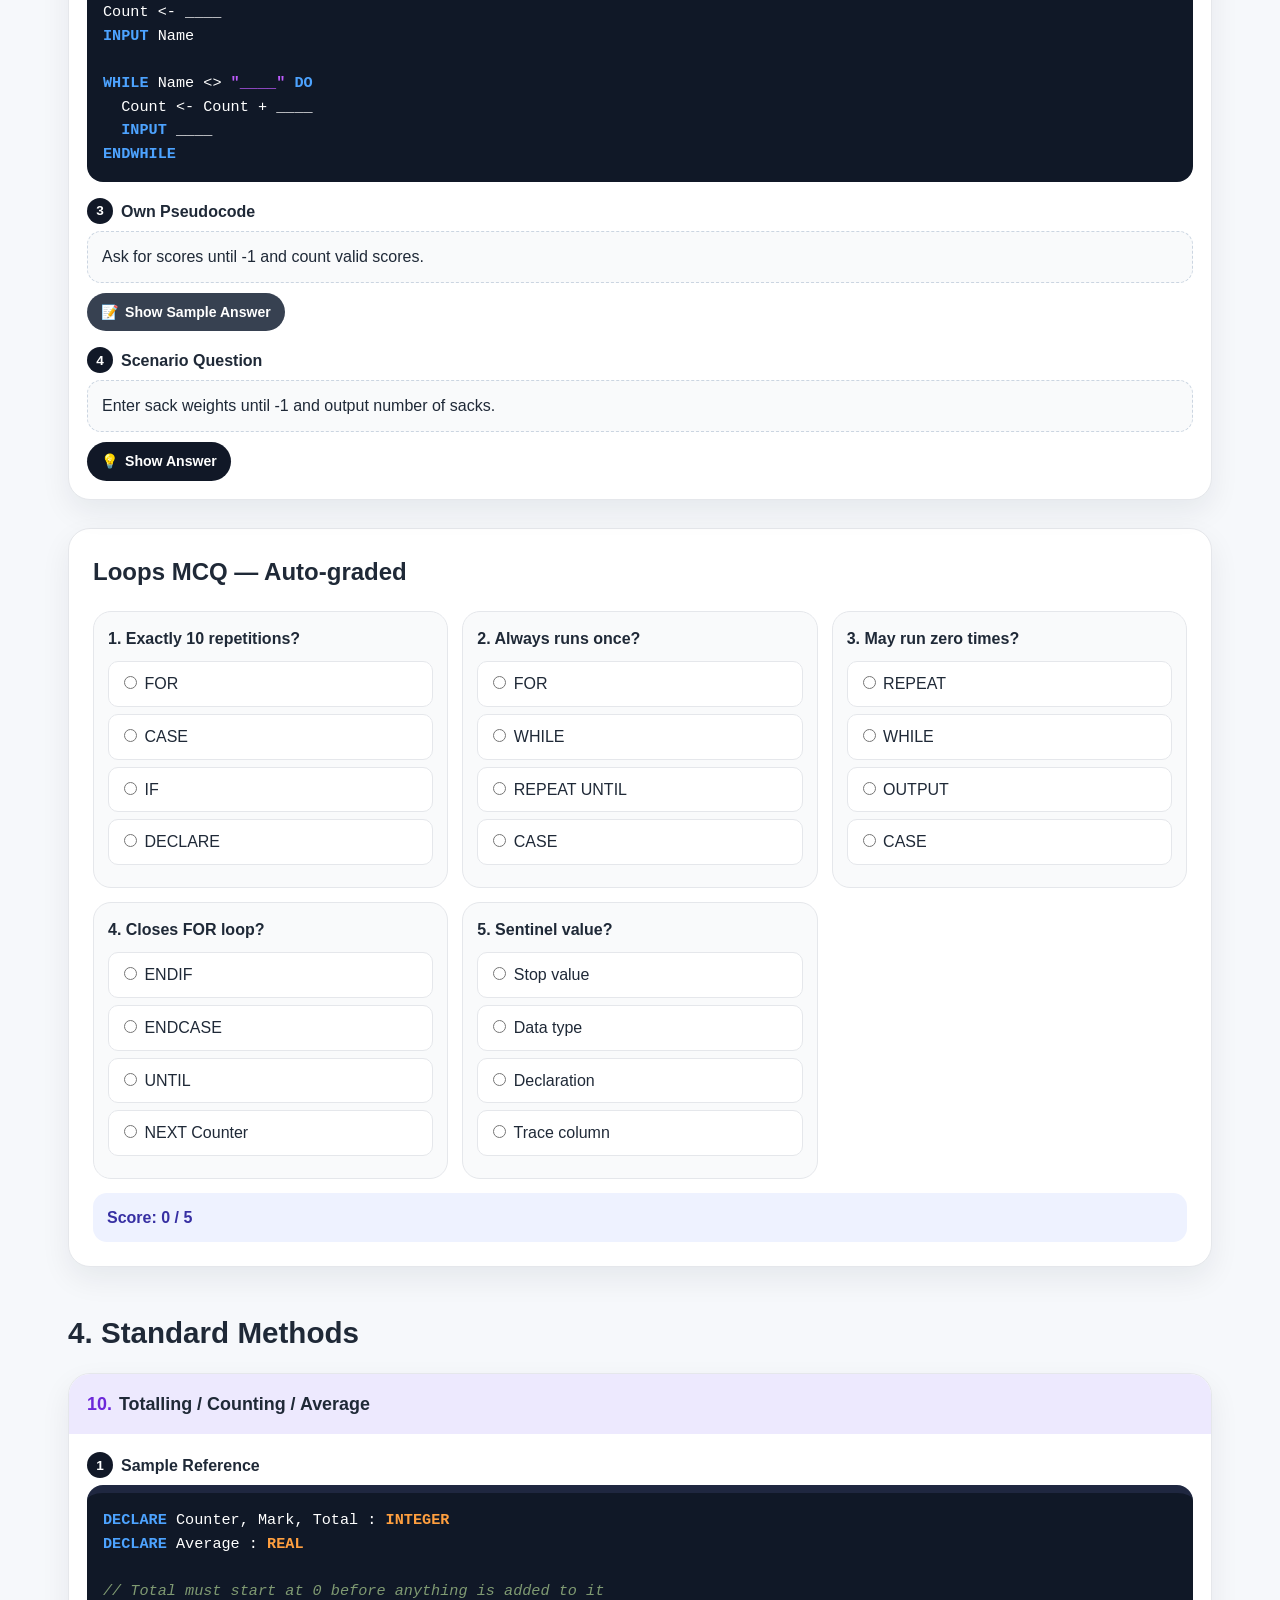
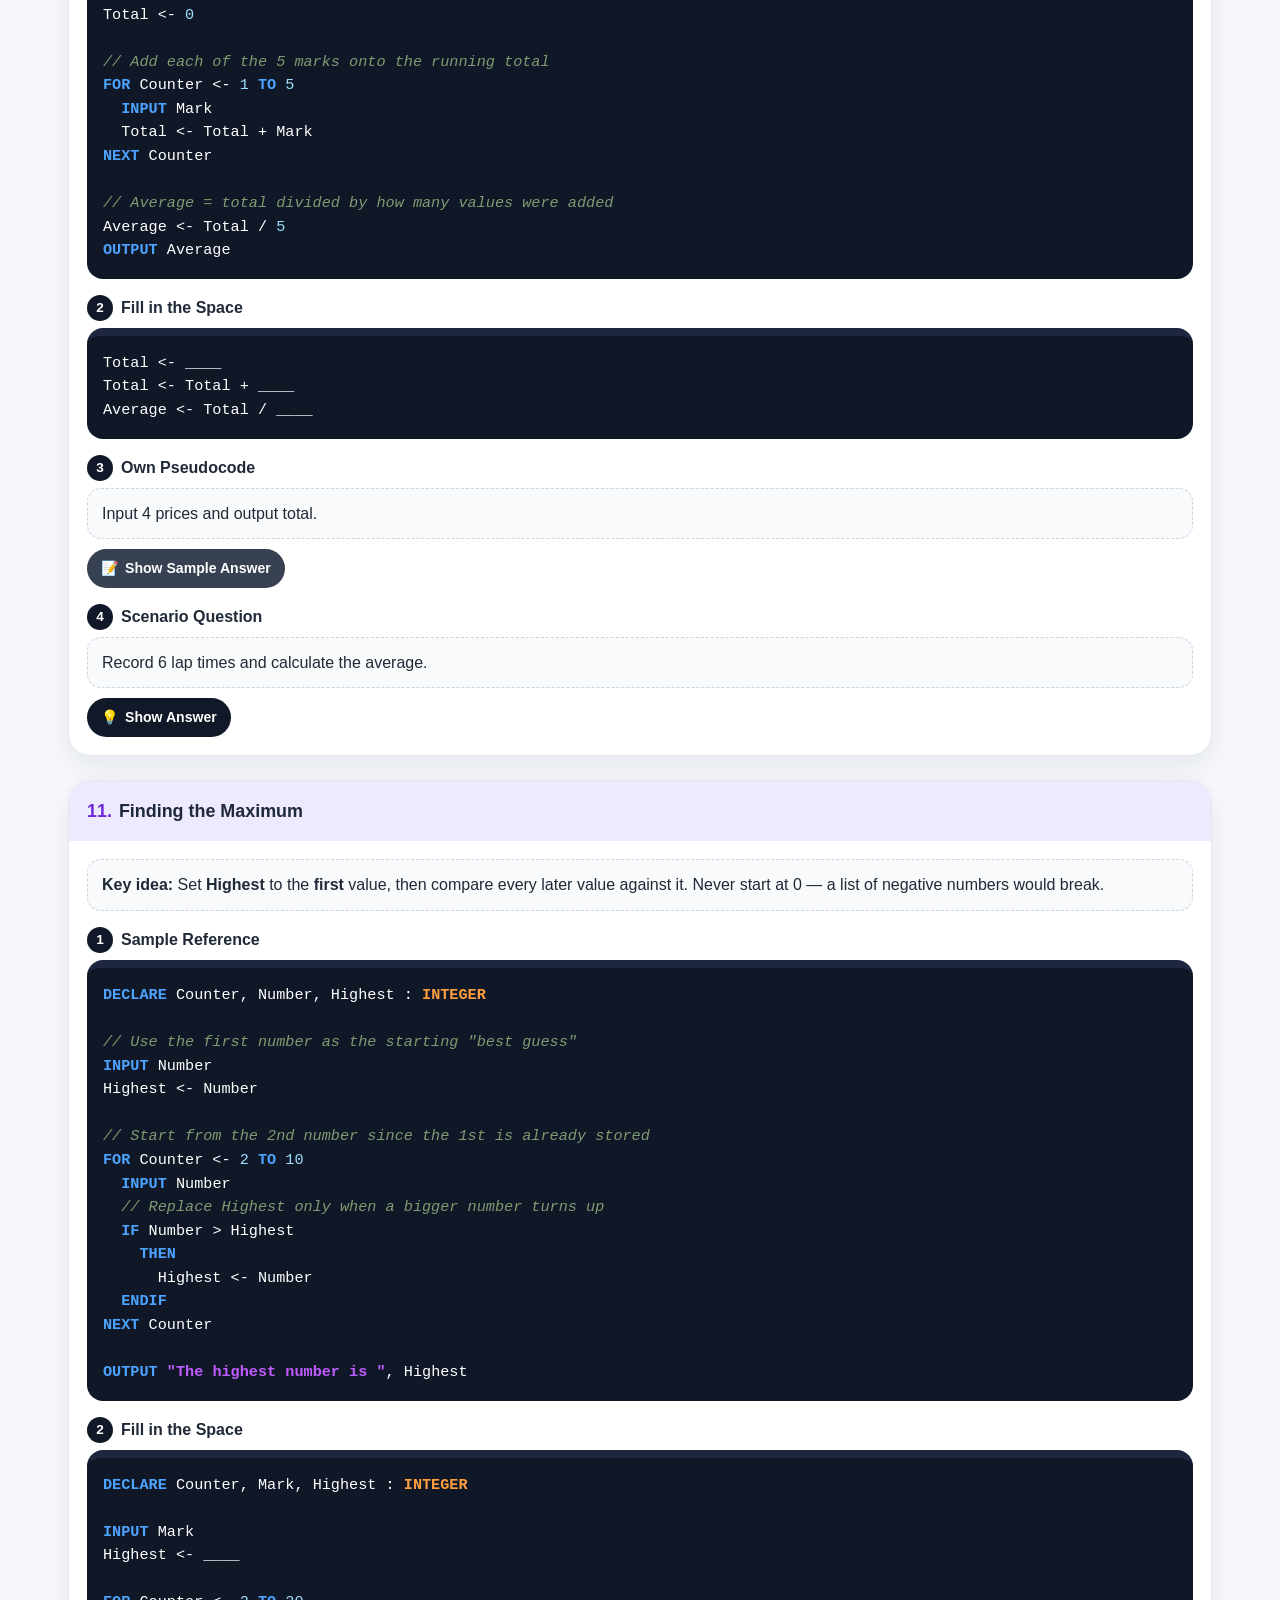
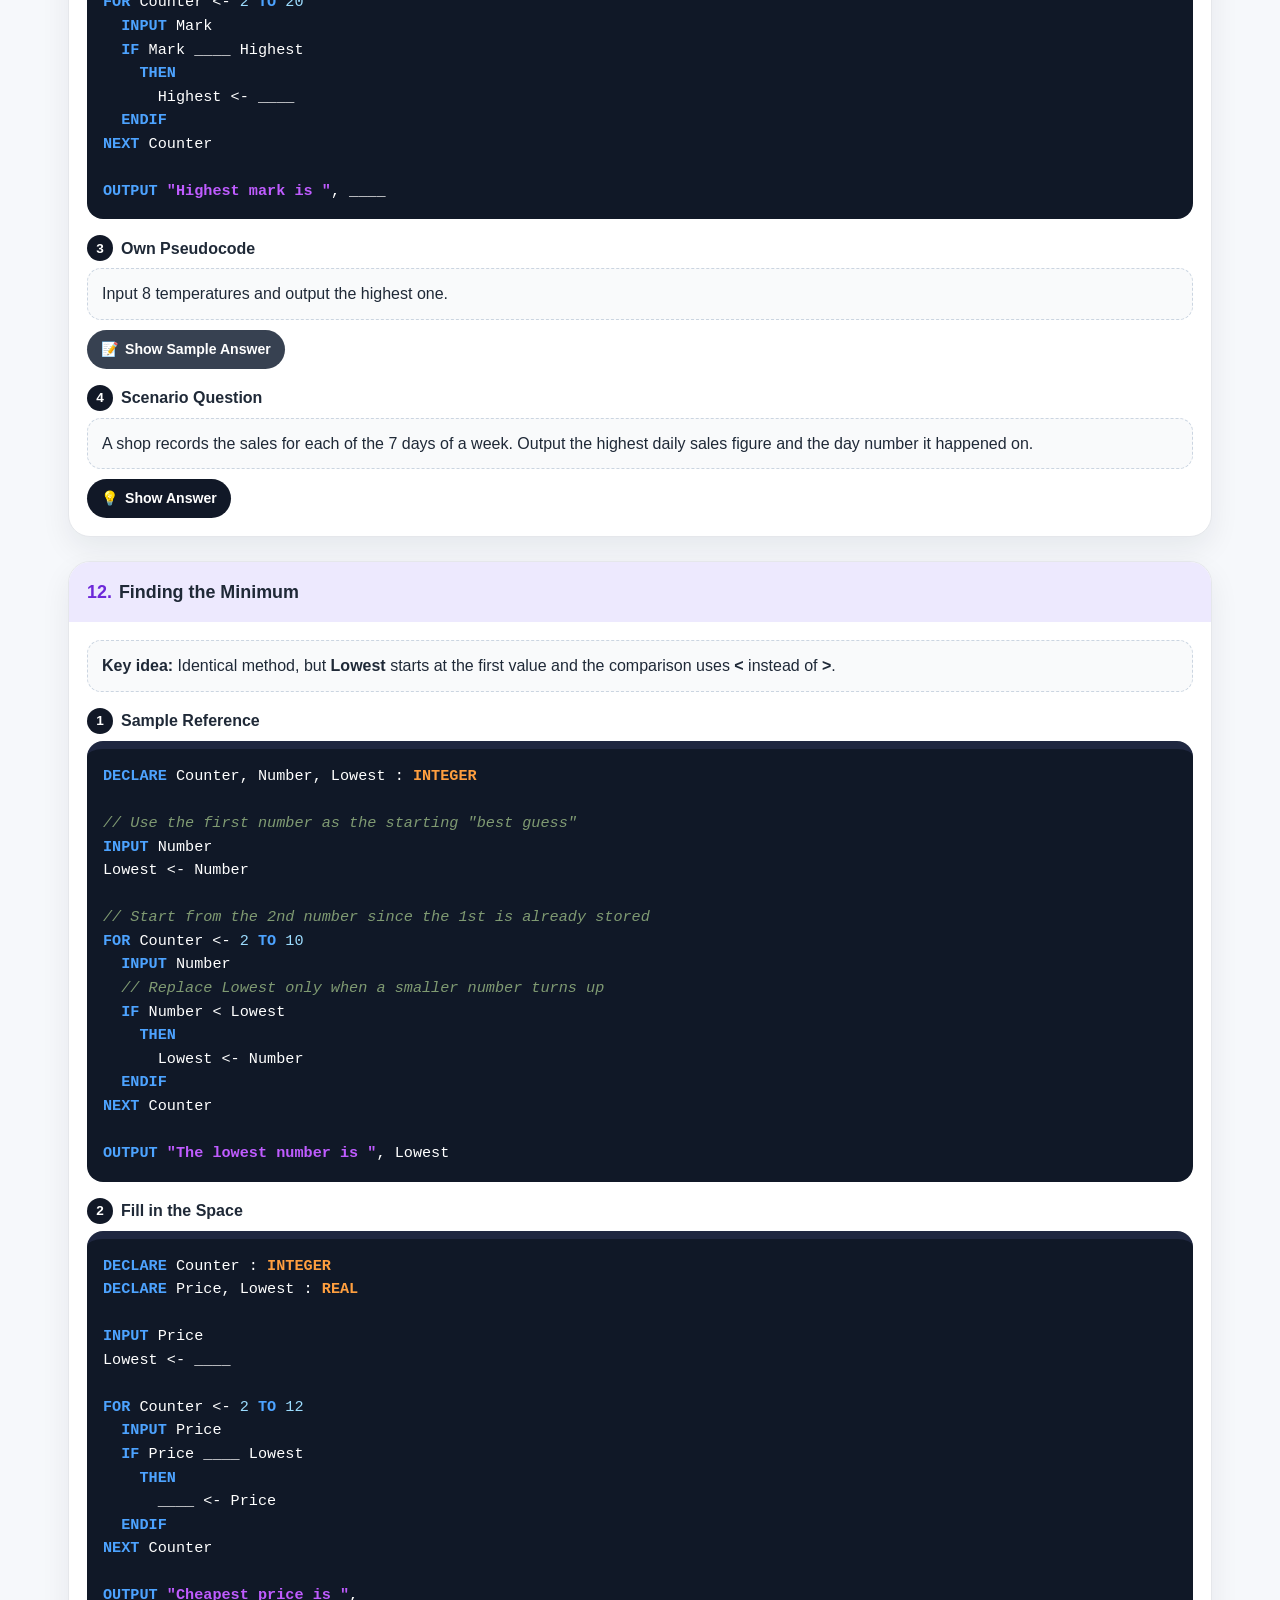
==== commit f5bb01a5: "Color only the topic number, not the whole card title Card titles ("1. Assignment") had their entire" ====
--- a/index.html
+++ b/index.html
@@ -21,7 +21,7 @@
 .nav-row a:hover{color:#3730a3;text-decoration:underline}
 .nav-mod{font-size:.7rem;font-weight:900;letter-spacing:.02em;white-space:nowrap;flex-basis:100%;margin-bottom:0}
 @media (max-width:900px){.nav-groups{column-count:2}.nav-groups.open{max-height:400px}}
-@media (max-width:500px){.nav-groups{column-count:1}.nav-groups.open{max-height:600px}}.card{scroll-margin-top:76px;margin-bottom:24px}.card:last-child{margin-bottom:0}.card:target{box-shadow:0 0 0 4px #6d28d9}.container{max-width:1180px;margin:auto;padding:26px 18px 60px}.section-title{font-size:1.85rem;margin:42px 0 16px}.grid{display:grid;grid-template-columns:1fr}.card,.quiz,.answers,.project{background:white;border:1px solid var(--line);border-radius:22px;box-shadow:0 12px 30px rgba(15,23,42,.07);overflow:hidden}.head{padding:16px 18px;font-weight:900;font-size:1.12rem}.blue .head{background:var(--blue);color:#1d4ed8}.green .head{background:var(--green);color:#15803d}.yellow .head{background:var(--yellow);color:#b45309}.purple .head{background:var(--purple);color:#6d28d9}.red .head{background:var(--red);color:#b91c1c}.orange .head{background:var(--orange);color:#c2410c}.teal .head{background:var(--teal);color:#0f766e}.body{padding:18px}.step{display:flex;align-items:center;gap:8px;margin:16px 0 7px;font-weight:900}.step:first-child{margin-top:0}.step span{width:26px;height:26px;border-radius:50%;display:grid;place-items:center;background:#111827;color:white;font-size:.85rem}pre{margin:0;background:var(--dark);color:white;border-top:8px solid var(--top);border-radius:16px;padding:16px;overflow-x:visible;font-size:.95rem;line-height:1.55;white-space:pre-wrap;word-break:normal;overflow-wrap:anywhere}code{font-family:Consolas,Monaco,'Courier New',monospace;white-space:pre-wrap;word-break:normal;overflow-wrap:anywhere}.kw{color:var(--kw);font-weight:900}.type{color:var(--type);font-weight:900}.str{color:var(--str);font-weight:800}.num{color:var(--num)}.comment{color:#7f9a72;font-style:italic}.task{border:1px dashed #cbd5e1;background:#f9fafb;border-radius:14px;padding:12px 14px}.quiz{padding:24px;margin:28px 0 36px}.quiz h2{margin-top:0}.quiz-grid{display:grid;grid-template-columns:repeat(auto-fit,minmax(320px,1fr));gap:14px}.q{border:1px solid var(--line);border-radius:18px;background:#f9fafb;padding:14px}.q p{margin:0 0 10px;font-weight:900}.q label{display:block;margin:7px 0;padding:9px 10px;border:1px solid #e5e7eb;background:white;border-radius:10px;cursor:pointer}.q.correct{border-color:#86efac;background:#f0fdf4}.q.wrong{border-color:#fecaca;background:#fff1f2}.feedback{font-weight:900;margin-top:8px}.good{color:#15803d}.bad{color:#b91c1c}.score{margin-top:14px;padding:12px 14px;background:#eef2ff;color:#3730a3;border-radius:14px;font-weight:900}.answers,.project{padding:24px;margin-top:34px}details{border:1px solid var(--line);border-radius:14px;background:#f9fafb;padding:12px 14px;margin:12px 0}summary{font-weight:900;cursor:pointer}.answer-space{min-height:110px;border:2px dashed #cbd5e1;border-radius:16px;padding:14px;color:#6b7280;background:white}.scenario-answer,.own-answer{border:none;background:none;padding:0;margin:10px 0 0}.scenario-answer summary,.own-answer summary{list-style:none;display:inline-flex;align-items:center;gap:6px;padding:8px 14px;border-radius:999px;font-weight:800;cursor:pointer;font-size:.88rem}.scenario-answer summary::-webkit-details-marker,.own-answer summary::-webkit-details-marker{display:none}.scenario-answer summary{background:#111827;color:white}.scenario-answer summary::before{content:"💡"}.scenario-answer[open] summary{background:#4338ca}.scenario-answer[open] summary::before{content:"✅"}.own-answer summary{background:#374151;color:white}.own-answer summary::before{content:"📝"}.own-answer[open] summary{background:#0f766e}.own-answer[open] summary::before{content:"✅"}.scenario-answer .task,.own-answer .task{margin-top:10px}.scenario-answer pre,.own-answer pre{margin-top:10px}footer{text-align:center;color:#6b7280;padding:32px}
+@media (max-width:500px){.nav-groups{column-count:1}.nav-groups.open{max-height:600px}}.card{scroll-margin-top:76px;margin-bottom:24px}.card:last-child{margin-bottom:0}.card:target{box-shadow:0 0 0 4px #6d28d9}.container{max-width:1180px;margin:auto;padding:26px 18px 60px}.section-title{font-size:1.85rem;margin:42px 0 16px}.grid{display:grid;grid-template-columns:1fr}.card,.quiz,.answers,.project{background:white;border:1px solid var(--line);border-radius:22px;box-shadow:0 12px 30px rgba(15,23,42,.07);overflow:hidden}.head{padding:16px 18px;font-weight:900;font-size:1.12rem;color:#1f2937}.tnum{margin-right:2px}.blue .head{background:var(--blue)}.blue .head .tnum{color:#1d4ed8}.green .head{background:var(--green)}.green .head .tnum{color:#15803d}.yellow .head{background:var(--yellow)}.yellow .head .tnum{color:#b45309}.purple .head{background:var(--purple)}.purple .head .tnum{color:#6d28d9}.red .head{background:var(--red)}.red .head .tnum{color:#b91c1c}.orange .head{background:var(--orange)}.orange .head .tnum{color:#c2410c}.teal .head{background:var(--teal)}.teal .head .tnum{color:#0f766e}.body{padding:18px}.step{display:flex;align-items:center;gap:8px;margin:16px 0 7px;font-weight:900}.step:first-child{margin-top:0}.step span{width:26px;height:26px;border-radius:50%;display:grid;place-items:center;background:#111827;color:white;font-size:.85rem}pre{margin:0;background:var(--dark);color:white;border-top:8px solid var(--top);border-radius:16px;padding:16px;overflow-x:visible;font-size:.95rem;line-height:1.55;white-space:pre-wrap;word-break:normal;overflow-wrap:anywhere}code{font-family:Consolas,Monaco,'Courier New',monospace;white-space:pre-wrap;word-break:normal;overflow-wrap:anywhere}.kw{color:var(--kw);font-weight:900}.type{color:var(--type);font-weight:900}.str{color:var(--str);font-weight:800}.num{color:var(--num)}.comment{color:#7f9a72;font-style:italic}.task{border:1px dashed #cbd5e1;background:#f9fafb;border-radius:14px;padding:12px 14px}.quiz{padding:24px;margin:28px 0 36px}.quiz h2{margin-top:0}.quiz-grid{display:grid;grid-template-columns:repeat(auto-fit,minmax(320px,1fr));gap:14px}.q{border:1px solid var(--line);border-radius:18px;background:#f9fafb;padding:14px}.q p{margin:0 0 10px;font-weight:900}.q label{display:block;margin:7px 0;padding:9px 10px;border:1px solid #e5e7eb;background:white;border-radius:10px;cursor:pointer}.q.correct{border-color:#86efac;background:#f0fdf4}.q.wrong{border-color:#fecaca;background:#fff1f2}.feedback{font-weight:900;margin-top:8px}.good{color:#15803d}.bad{color:#b91c1c}.score{margin-top:14px;padding:12px 14px;background:#eef2ff;color:#3730a3;border-radius:14px;font-weight:900}.answers,.project{padding:24px;margin-top:34px}details{border:1px solid var(--line);border-radius:14px;background:#f9fafb;padding:12px 14px;margin:12px 0}summary{font-weight:900;cursor:pointer}.answer-space{min-height:110px;border:2px dashed #cbd5e1;border-radius:16px;padding:14px;color:#6b7280;background:white}.scenario-answer,.own-answer{border:none;background:none;padding:0;margin:10px 0 0}.scenario-answer summary,.own-answer summary{list-style:none;display:inline-flex;align-items:center;gap:6px;padding:8px 14px;border-radius:999px;font-weight:800;cursor:pointer;font-size:.88rem}.scenario-answer summary::-webkit-details-marker,.own-answer summary::-webkit-details-marker{display:none}.scenario-answer summary{background:#111827;color:white}.scenario-answer summary::before{content:"💡"}.scenario-answer[open] summary{background:#4338ca}.scenario-answer[open] summary::before{content:"✅"}.own-answer summary{background:#374151;color:white}.own-answer summary::before{content:"📝"}.own-answer[open] summary{background:#0f766e}.own-answer[open] summary::before{content:"✅"}.scenario-answer .task,.own-answer .task{margin-top:10px}.scenario-answer pre,.own-answer pre{margin-top:10px}footer{text-align:center;color:#6b7280;padding:32px}
 </style>
 </head>
 <body>
@@ -43,7 +43,7 @@
 <main class="container">
 <h2 id="basics" class="section-title">1. Basics</h2>
 <section class="grid">
-<article id="topic1" class="card blue"><div class="head">1. Assignment</div><div class="body"><div class="step"><span>1</span>Sample Reference</div><pre><code><span class="comment">// Declare 4 REAL (decimal) variables</span>
+<article id="topic1" class="card blue"><div class="head"><span class="tnum">1.</span> Assignment</div><div class="body"><div class="step"><span>1</span>Sample Reference</div><pre><code><span class="comment">// Declare 4 REAL (decimal) variables</span>
 <span class="kw">DECLARE</span> Cost, Price, Tax, SellingPrice : <span class="type">REAL</span>
 
 <span class="comment">// Set the starting cost</span>
@@ -73,7 +73,7 @@
 TotalCost &lt;- PencilCost * Quantity
 
 <span class="kw">OUTPUT</span> <span class="str">"Total cost is "</span>, TotalCost</code></pre></details></div></article>
-<article id="topic2" class="card blue"><div class="head">2. INPUT / OUTPUT</div><div class="body"><div class="step"><span>1</span>Sample Reference</div><pre><code><span class="comment">// Declare a STRING variable to hold the name</span>
+<article id="topic2" class="card blue"><div class="head"><span class="tnum">2.</span> INPUT / OUTPUT</div><div class="body"><div class="step"><span>1</span>Sample Reference</div><pre><code><span class="comment">// Declare a STRING variable to hold the name</span>
 <span class="kw">DECLARE</span> Name : <span class="type">STRING</span>
 
 <span class="comment">// Ask the user a question</span>
@@ -97,7 +97,7 @@
 <span class="kw">INPUT</span> BooksBorrowed
 
 <span class="kw">OUTPUT</span> <span class="str">"You borrowed "</span>, BooksBorrowed, <span class="str">" books"</span></code></pre></details></div></article>
-<article id="topic3" class="card blue"><div class="head">3. Sequence</div><div class="body"><div class="step"><span>1</span>Sample Reference</div><pre><code><span class="comment">// Declare the 3 variables needed</span>
+<article id="topic3" class="card blue"><div class="head"><span class="tnum">3.</span> Sequence</div><div class="body"><div class="step"><span>1</span>Sample Reference</div><pre><code><span class="comment">// Declare the 3 variables needed</span>
 <span class="kw">DECLARE</span> Length, Width, Area : <span class="type">REAL</span>
 
 <span class="comment">// Step 1: set the length</span>
@@ -135,7 +135,7 @@
 
 <h2 id="selection" class="section-title">2. Selection</h2>
 <section class="grid">
-<article id="topic4" class="card green"><div class="head">4. IF THEN ELSE</div><div class="body"><div class="step"><span>1</span>Sample Reference</div><pre><code><span class="kw">DECLARE</span> Age : <span class="type">INTEGER</span>
+<article id="topic4" class="card green"><div class="head"><span class="tnum">4.</span> IF THEN ELSE</div><div class="body"><div class="step"><span>1</span>Sample Reference</div><pre><code><span class="kw">DECLARE</span> Age : <span class="type">INTEGER</span>
 
 <span class="comment">// Get the age to test</span>
 <span class="kw">INPUT</span> Age
@@ -176,7 +176,7 @@
   <span class="kw">ELSE</span>
     <span class="kw">OUTPUT</span> <span class="str">"Standard ticket"</span>
 <span class="kw">ENDIF</span></code></pre></details></div></article>
-<article id="topic5" class="card green"><div class="head">5. Nested IF</div><div class="body"><div class="step"><span>1</span>Sample Reference</div><pre><code><span class="kw">DECLARE</span> Mark : <span class="type">INTEGER</span>
+<article id="topic5" class="card green"><div class="head"><span class="tnum">5.</span> Nested IF</div><div class="body"><div class="step"><span>1</span>Sample Reference</div><pre><code><span class="kw">DECLARE</span> Mark : <span class="type">INTEGER</span>
 
 <span class="kw">INPUT</span> Mark
 
@@ -236,7 +236,7 @@
   <span class="kw">ELSE</span>
     <span class="kw">OUTPUT</span> <span class="str">"Age not allowed"</span>
 <span class="kw">ENDIF</span></code></pre></details></div></article>
-<article id="topic6" class="card green"><div class="head">6. CASE OF</div><div class="body"><div class="step"><span>1</span>Sample Reference</div><pre><code><span class="kw">DECLARE</span> Grade : <span class="type">CHAR</span>
+<article id="topic6" class="card green"><div class="head"><span class="tnum">6.</span> CASE OF</div><div class="body"><div class="step"><span>1</span>Sample Reference</div><pre><code><span class="kw">DECLARE</span> Grade : <span class="type">CHAR</span>
 
 <span class="kw">INPUT</span> Grade
 
@@ -289,7 +289,7 @@
 <section class="quiz" data-quiz="selection"><h2>Selection MCQ — Auto-graded</h2><div class="quiz-grid"></div><div class="score">Score: 0 / 5</div></section>
 
 <h2 id="loops" class="section-title">3. Loops</h2>
-<section class="grid"><article id="topic7" class="card yellow"><div class="head">7. FOR Loop</div><div class="body"><div class="step"><span>1</span>Sample Reference</div><pre><code><span class="kw">DECLARE</span> Counter : <span class="type">INTEGER</span>
+<section class="grid"><article id="topic7" class="card yellow"><div class="head"><span class="tnum">7.</span> FOR Loop</div><div class="body"><div class="step"><span>1</span>Sample Reference</div><pre><code><span class="kw">DECLARE</span> Counter : <span class="type">INTEGER</span>
 
 <span class="comment">// Repeat exactly 10 times, Counter goes 1, 2, 3 ... 10</span>
 <span class="kw">FOR</span> Counter &lt;- <span class="num">1</span> <span class="kw">TO</span> <span class="num">10</span>
@@ -307,7 +307,7 @@
 <span class="kw">FOR</span> Counter &lt;- <span class="num">1</span> <span class="kw">TO</span> <span class="num">10</span>
   <span class="kw">OUTPUT</span> <span class="str">"Enter mark "</span>, Counter
   <span class="kw">INPUT</span> Mark
-<span class="kw">NEXT</span> Counter</code></pre></details></div></article><article id="topic8" class="card yellow"><div class="head">8. REPEAT UNTIL</div><div class="body"><div class="step"><span>1</span>Sample Reference</div><pre><code><span class="kw">DECLARE</span> Total, Mark : <span class="type">INTEGER</span>
+<span class="kw">NEXT</span> Counter</code></pre></details></div></article><article id="topic8" class="card yellow"><div class="head"><span class="tnum">8.</span> REPEAT UNTIL</div><div class="body"><div class="step"><span>1</span>Sample Reference</div><pre><code><span class="kw">DECLARE</span> Total, Mark : <span class="type">INTEGER</span>
 
 <span class="comment">// Start both counters at zero</span>
 Total &lt;- <span class="num">0</span>
@@ -344,7 +344,7 @@
   <span class="kw">ENDIF</span>
 <span class="kw">UNTIL</span> Price = -<span class="num">1</span>
 
-<span class="kw">OUTPUT</span> <span class="str">"Total is "</span>, Total</code></pre></details></div></article><article id="topic9" class="card yellow"><div class="head">9. WHILE Loop</div><div class="body"><div class="step"><span>1</span>Sample Reference</div><pre><code><span class="kw">DECLARE</span> Total, Mark : <span class="type">INTEGER</span>
+<span class="kw">OUTPUT</span> <span class="str">"Total is "</span>, Total</code></pre></details></div></article><article id="topic9" class="card yellow"><div class="head"><span class="tnum">9.</span> WHILE Loop</div><div class="body"><div class="step"><span>1</span>Sample Reference</div><pre><code><span class="kw">DECLARE</span> Total, Mark : <span class="type">INTEGER</span>
 
 <span class="comment">// Get the first value before testing the condition</span>
 Total &lt;- <span class="num">0</span>
@@ -388,7 +388,7 @@
 <section class="quiz" data-quiz="loops"><h2>Loops MCQ — Auto-graded</h2><div class="quiz-grid"></div><div class="score">Score: 0 / 5</div></section>
 
 <h2 id="methods" class="section-title">4. Standard Methods</h2>
-<section class="grid"><article id="topic10" class="card purple"><div class="head">10. Totalling / Counting / Average</div><div class="body"><div class="step"><span>1</span>Sample Reference</div><pre><code><span class="kw">DECLARE</span> Counter, Mark, Total : <span class="type">INTEGER</span>
+<section class="grid"><article id="topic10" class="card purple"><div class="head"><span class="tnum">10.</span> Totalling / Counting / Average</div><div class="body"><div class="step"><span>1</span>Sample Reference</div><pre><code><span class="kw">DECLARE</span> Counter, Mark, Total : <span class="type">INTEGER</span>
 <span class="kw">DECLARE</span> Average : <span class="type">REAL</span>
 
 <span class="comment">// Total must start at 0 before anything is added to it</span>
@@ -425,7 +425,7 @@
 <span class="kw">NEXT</span> Counter
 
 Average &lt;- Total / <span class="num">6</span>
-<span class="kw">OUTPUT</span> <span class="str">"Average lap time is "</span>, Average</code></pre></details></div></article><article id="topic11" class="card purple"><div class="head">11. Finding the Maximum</div><div class="body"><div class="task"><strong>Key idea:</strong> Set <strong>Highest</strong> to the <strong>first</strong> value, then compare every later value against it. Never start at 0 — a list of negative numbers would break.</div><div class="step"><span>1</span>Sample Reference</div><pre><code><span class="kw">DECLARE</span> Counter, Number, Highest : <span class="type">INTEGER</span>
+<span class="kw">OUTPUT</span> <span class="str">"Average lap time is "</span>, Average</code></pre></details></div></article><article id="topic11" class="card purple"><div class="head"><span class="tnum">11.</span> Finding the Maximum</div><div class="body"><div class="task"><strong>Key idea:</strong> Set <strong>Highest</strong> to the <strong>first</strong> value, then compare every later value against it. Never start at 0 — a list of negative numbers would break.</div><div class="step"><span>1</span>Sample Reference</div><pre><code><span class="kw">DECLARE</span> Counter, Number, Highest : <span class="type">INTEGER</span>
 
 <span class="comment">// Use the first number as the starting "best guess"</span>
 <span class="kw">INPUT</span> Number
@@ -483,7 +483,7 @@
 <span class="kw">NEXT</span> Counter
 
 <span class="kw">OUTPUT</span> <span class="str">"Highest sales was "</span>, Highest, <span class="str">" on day "</span>, HighestDay</code></pre></details></div></article>
-<article id="topic12" class="card purple"><div class="head">12. Finding the Minimum</div><div class="body"><div class="task"><strong>Key idea:</strong> Identical method, but <strong>Lowest</strong> starts at the first value and the comparison uses <strong>&lt;</strong> instead of <strong>&gt;</strong>.</div><div class="step"><span>1</span>Sample Reference</div><pre><code><span class="kw">DECLARE</span> Counter, Number, Lowest : <span class="type">INTEGER</span>
+<article id="topic12" class="card purple"><div class="head"><span class="tnum">12.</span> Finding the Minimum</div><div class="body"><div class="task"><strong>Key idea:</strong> Identical method, but <strong>Lowest</strong> starts at the first value and the comparison uses <strong>&lt;</strong> instead of <strong>&gt;</strong>.</div><div class="step"><span>1</span>Sample Reference</div><pre><code><span class="kw">DECLARE</span> Counter, Number, Lowest : <span class="type">INTEGER</span>
 
 <span class="comment">// Use the first number as the starting "best guess"</span>
 <span class="kw">INPUT</span> Number
@@ -546,7 +546,7 @@
 <span class="kw">NEXT</span> Counter
 
 <span class="kw">OUTPUT</span> <span class="str">"Highest: "</span>, Highest, <span class="str">" Lowest: "</span>, Lowest</code></pre></details></div></article>
-<article id="topic13" class="card purple"><div class="head">13. Linear Search</div><div class="body"><div class="task"><strong>Key idea:</strong> Use a <strong>BOOLEAN flag</strong> called Found. Start it as FALSE and stop as soon as it becomes TRUE, so you do not keep searching a list you have already finished with.</div><div class="step"><span>1</span>Sample Reference</div><pre><code><span class="kw">DECLARE</span> Titles : <span class="kw">ARRAY</span>[<span class="num">1</span>:<span class="num">5</span>] <span class="kw">OF</span> <span class="type">STRING</span>
+<article id="topic13" class="card purple"><div class="head"><span class="tnum">13.</span> Linear Search</div><div class="body"><div class="task"><strong>Key idea:</strong> Use a <strong>BOOLEAN flag</strong> called Found. Start it as FALSE and stop as soon as it becomes TRUE, so you do not keep searching a list you have already finished with.</div><div class="step"><span>1</span>Sample Reference</div><pre><code><span class="kw">DECLARE</span> Titles : <span class="kw">ARRAY</span>[<span class="num">1</span>:<span class="num">5</span>] <span class="kw">OF</span> <span class="type">STRING</span>
 <span class="kw">DECLARE</span> SearchTitle : <span class="type">STRING</span>
 <span class="kw">DECLARE</span> Counter : <span class="type">INTEGER</span>
 <span class="kw">DECLARE</span> Found : <span class="type">BOOLEAN</span>
@@ -653,7 +653,7 @@
   <span class="kw">ELSE</span>
     <span class="kw">OUTPUT</span> <span class="str">"Title not found"</span>
 <span class="kw">ENDIF</span></code></pre></details></div></article>
-<article id="topic14" class="card purple"><div class="head">14. Bubble Sort</div><div class="body"><div class="task"><strong>Key idea:</strong> Compare each pair of neighbouring elements and <strong>swap</strong> them if they are in the wrong order. Repeat passes through the list until a full pass makes <strong>no swaps</strong> — the list is then sorted.</div><div class="step"><span>1</span>Sample Reference</div><pre><code><span class="kw">DECLARE</span> Temperature : <span class="kw">ARRAY</span>[<span class="num">1</span>:<span class="num">6</span>] <span class="kw">OF</span> <span class="type">INTEGER</span>
+<article id="topic14" class="card purple"><div class="head"><span class="tnum">14.</span> Bubble Sort</div><div class="body"><div class="task"><strong>Key idea:</strong> Compare each pair of neighbouring elements and <strong>swap</strong> them if they are in the wrong order. Repeat passes through the list until a full pass makes <strong>no swaps</strong> — the list is then sorted.</div><div class="step"><span>1</span>Sample Reference</div><pre><code><span class="kw">DECLARE</span> Temperature : <span class="kw">ARRAY</span>[<span class="num">1</span>:<span class="num">6</span>] <span class="kw">OF</span> <span class="type">INTEGER</span>
 <span class="kw">DECLARE</span> Index, First, Last, Temp : <span class="type">INTEGER</span>
 <span class="kw">DECLARE</span> Swap : <span class="type">BOOLEAN</span>
 
@@ -771,7 +771,7 @@
 <section class="quiz" data-quiz="methods"><h2>Standard Methods MCQ — Auto-graded</h2><div class="quiz-grid"></div><div class="score">Score: 0 / 5</div></section>
 
 <h2 id="validation" class="section-title">5. Validation and Verification</h2>
-<section class="grid"><article id="topic15" class="card red"><div class="head">15. Range Check</div><div class="body"><div class="step"><span>1</span>Sample Reference</div><pre><code><span class="kw">DECLARE</span> Mark : <span class="type">INTEGER</span>
+<section class="grid"><article id="topic15" class="card red"><div class="head"><span class="tnum">15.</span> Range Check</div><div class="body"><div class="step"><span>1</span>Sample Reference</div><pre><code><span class="kw">DECLARE</span> Mark : <span class="type">INTEGER</span>
 
 <span class="comment">// Keep asking until a value inside 0-100 is entered</span>
 <span class="kw">REPEAT</span>
@@ -800,7 +800,7 @@
     <span class="kw">THEN</span>
       <span class="kw">OUTPUT</span> <span class="str">"Invalid"</span>
   <span class="kw">ENDIF</span>
-<span class="kw">UNTIL</span> Height &gt;= <span class="num">110</span> <span class="kw">AND</span> Height &lt;= <span class="num">150</span></code></pre></details></div></article><article id="topic16" class="card red"><div class="head">16. Length / Presence / Double Entry</div><div class="body"><div class="step"><span>1</span>Sample Reference</div><pre><code><span class="kw">DECLARE</span> Password : <span class="type">STRING</span>
+<span class="kw">UNTIL</span> Height &gt;= <span class="num">110</span> <span class="kw">AND</span> Height &lt;= <span class="num">150</span></code></pre></details></div></article><article id="topic16" class="card red"><div class="head"><span class="tnum">16.</span> Length / Presence / Double Entry</div><div class="body"><div class="step"><span>1</span>Sample Reference</div><pre><code><span class="kw">DECLARE</span> Password : <span class="type">STRING</span>
 
 <span class="comment">// LENGTH() counts the characters typed into Password</span>
 <span class="kw">IF</span> LENGTH(Password) &lt;&gt; <span class="num">8</span>
@@ -831,7 +831,7 @@
 <section class="quiz" data-quiz="validation"><h2>Validation MCQ — Auto-graded</h2><div class="quiz-grid"></div><div class="score">Score: 0 / 5</div></section>
 
 <h2 id="testing" class="section-title">6. Testing and Debugging</h2>
-<section class="grid"><article id="topic17" class="card orange"><div class="head">17. Test Data</div><div class="body"><div class="step"><span>1</span>Sample Reference</div><pre><code><span class="comment">// Mark must be 0 to 100 inclusive</span>
+<section class="grid"><article id="topic17" class="card orange"><div class="head"><span class="tnum">17.</span> Test Data</div><div class="body"><div class="step"><span>1</span>Sample Reference</div><pre><code><span class="comment">// Mark must be 0 to 100 inclusive</span>
 
 Normal data: <span class="num">50</span>
 Extreme data: <span class="num">0</span>, <span class="num">100</span>
@@ -843,7 +843,7 @@
 Boundary data: <span class="num">7</span> characters, <span class="num">8</span> characters, <span class="num">12</span> characters, <span class="num">13</span> characters</code></pre></details><div class="step"><span>4</span>Scenario Question</div><div class="task">Height 110–150: give normal, extreme, boundary and abnormal data.</div><details class="scenario-answer"><summary>Show Answer</summary><pre><code>Normal data: <span class="num">130</span>
 Extreme data: <span class="num">110</span>, <span class="num">150</span>
 Boundary data: <span class="num">109</span>, <span class="num">110</span>, <span class="num">150</span>, <span class="num">151</span>
-Abnormal data: -<span class="num">5</span>, <span class="num">200</span>, <span class="str">"tall"</span></code></pre></details></div></article><article id="topic18" class="card orange"><div class="head">18. Trace Tables / Errors</div><div class="body"><div class="step"><span>1</span>Sample Reference</div><pre><code><span class="kw">DECLARE</span> Total, Count, Number : <span class="type">INTEGER</span>
+Abnormal data: -<span class="num">5</span>, <span class="num">200</span>, <span class="str">"tall"</span></code></pre></details></div></article><article id="topic18" class="card orange"><div class="head"><span class="tnum">18.</span> Trace Tables / Errors</div><div class="body"><div class="step"><span>1</span>Sample Reference</div><pre><code><span class="kw">DECLARE</span> Total, Count, Number : <span class="type">INTEGER</span>
 
 <span class="comment">// Reset the totals before the loop starts</span>
 Total &lt;- <span class="num">0</span>
@@ -865,7 +865,7 @@
 <section class="quiz" data-quiz="testing"><h2>Testing MCQ — Auto-graded</h2><div class="quiz-grid"></div><div class="score">Score: 0 / 5</div></section>
 
 <h2 id="functions" class="section-title">7. Functions and Procedures</h2>
-<section class="grid"><article id="topic19" class="card teal"><div class="head">19. Procedures</div><div class="body"><div class="task"><strong>Key idea:</strong> A PROCEDURE performs a task and does <strong>not</strong> return a value. It is invoked with the <span class="kw" style="color:#0f766e">CALL</span> command.</div><div class="step"><span>1</span>Sample Reference</div><pre><code><span class="comment">// Define the procedure and its parameter</span>
+<section class="grid"><article id="topic19" class="card teal"><div class="head"><span class="tnum">19.</span> Procedures</div><div class="body"><div class="task"><strong>Key idea:</strong> A PROCEDURE performs a task and does <strong>not</strong> return a value. It is invoked with the <span class="kw" style="color:#0f766e">CALL</span> command.</div><div class="step"><span>1</span>Sample Reference</div><pre><code><span class="comment">// Define the procedure and its parameter</span>
 <span class="kw">PROCEDURE</span> DisplayMessage(Name : <span class="type">STRING</span>)
   <span class="kw">OUTPUT</span> <span class="str">"Hello "</span>, Name
 <span class="kw">ENDPROCEDURE</span>
@@ -883,7 +883,7 @@
   <span class="kw">OUTPUT</span> Name, <span class="str">": "</span>, Mark
 <span class="kw">ENDPROCEDURE</span>
 
-<span class="kw">CALL</span> ShowResult(<span class="str">"Ben"</span>, <span class="num">85</span>)</code></pre></details></div></article><article id="topic20" class="card teal"><div class="head">20. Functions</div><div class="body"><div class="task"><strong>Key idea:</strong> A FUNCTION always <span class="kw" style="color:#0f766e">RETURNS</span> a value and is used inside an expression (e.g. an assignment or OUTPUT) — it is never invoked with CALL.</div><div class="step"><span>1</span>Sample Reference</div><pre><code><span class="comment">// Define the function: it takes a number and RETURNS a number</span>
+<span class="kw">CALL</span> ShowResult(<span class="str">"Ben"</span>, <span class="num">85</span>)</code></pre></details></div></article><article id="topic20" class="card teal"><div class="head"><span class="tnum">20.</span> Functions</div><div class="body"><div class="task"><strong>Key idea:</strong> A FUNCTION always <span class="kw" style="color:#0f766e">RETURNS</span> a value and is used inside an expression (e.g. an assignment or OUTPUT) — it is never invoked with CALL.</div><div class="step"><span>1</span>Sample Reference</div><pre><code><span class="comment">// Define the function: it takes a number and RETURNS a number</span>
 <span class="kw">FUNCTION</span> Square(Num : <span class="type">INTEGER</span>) <span class="kw">RETURNS</span> <span class="type">INTEGER</span>
   <span class="kw">RETURN</span> Num * Num
 <span class="kw">ENDFUNCTION</span>
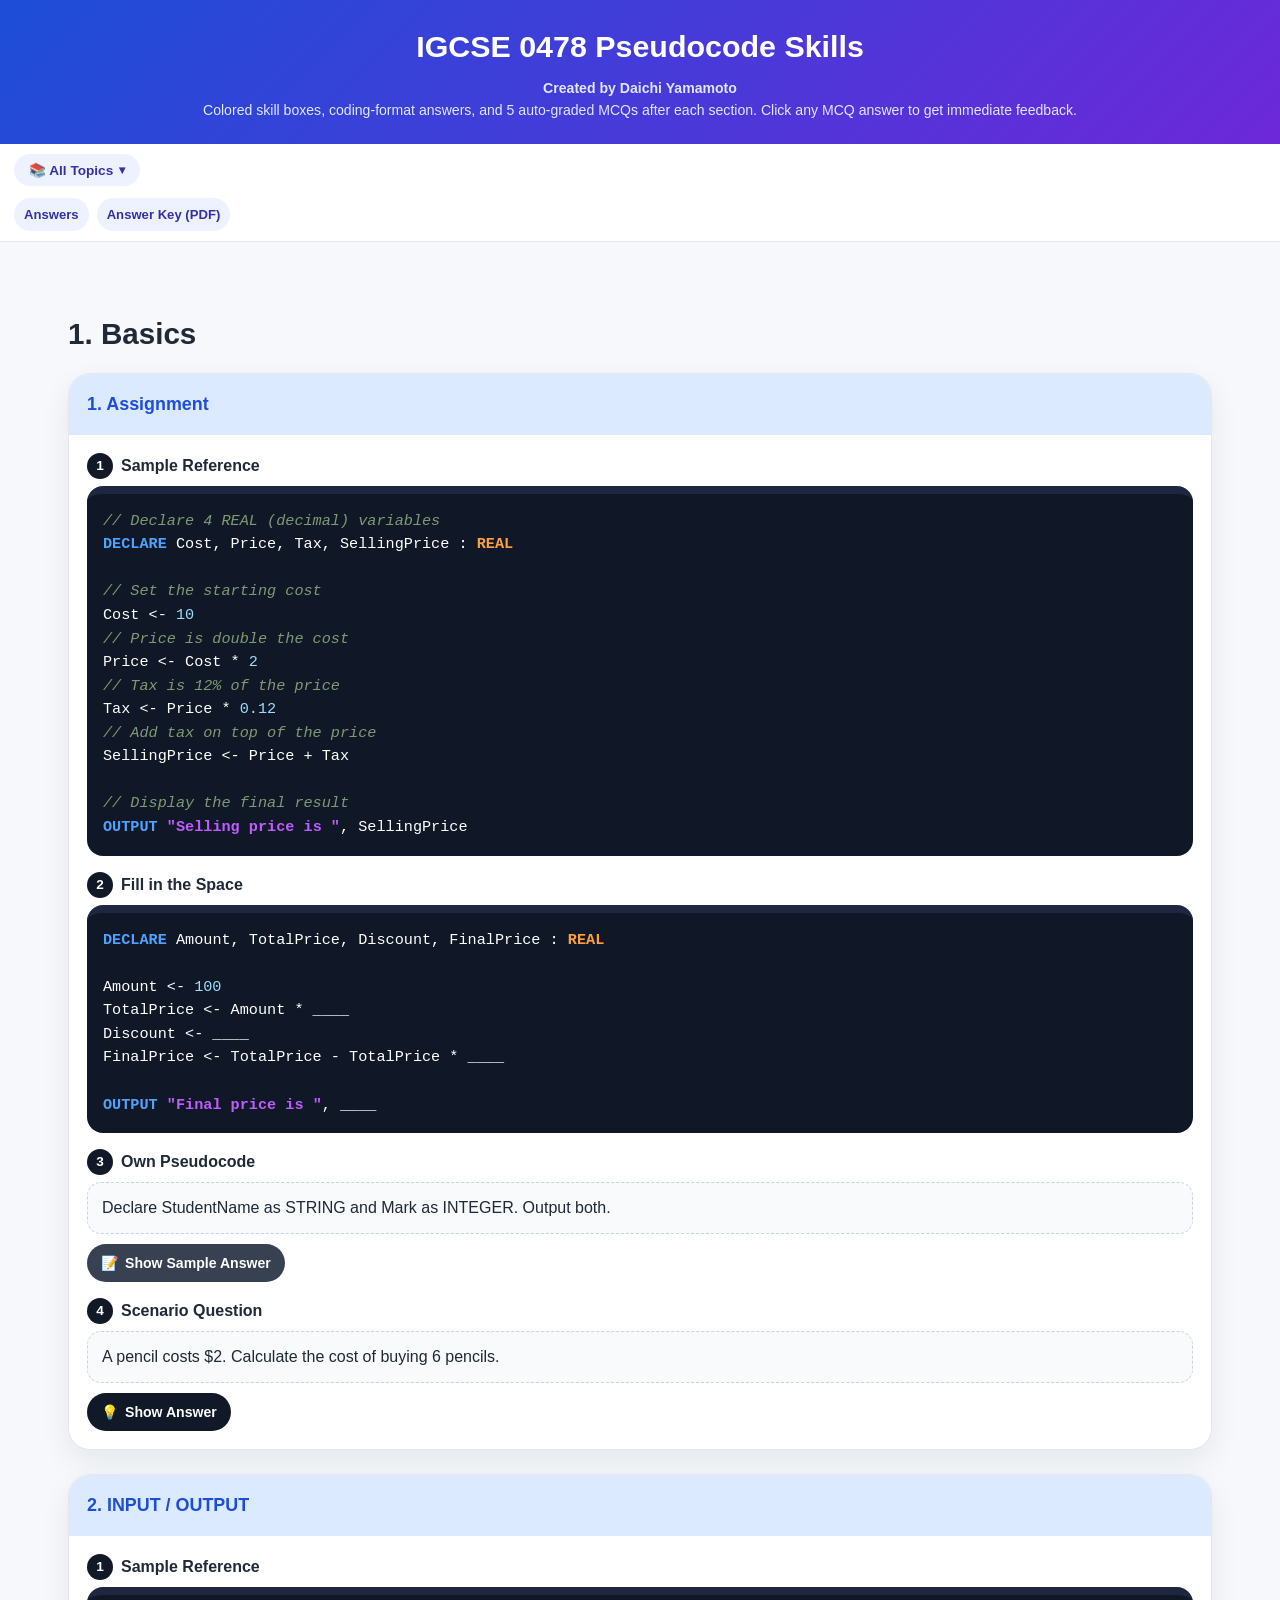
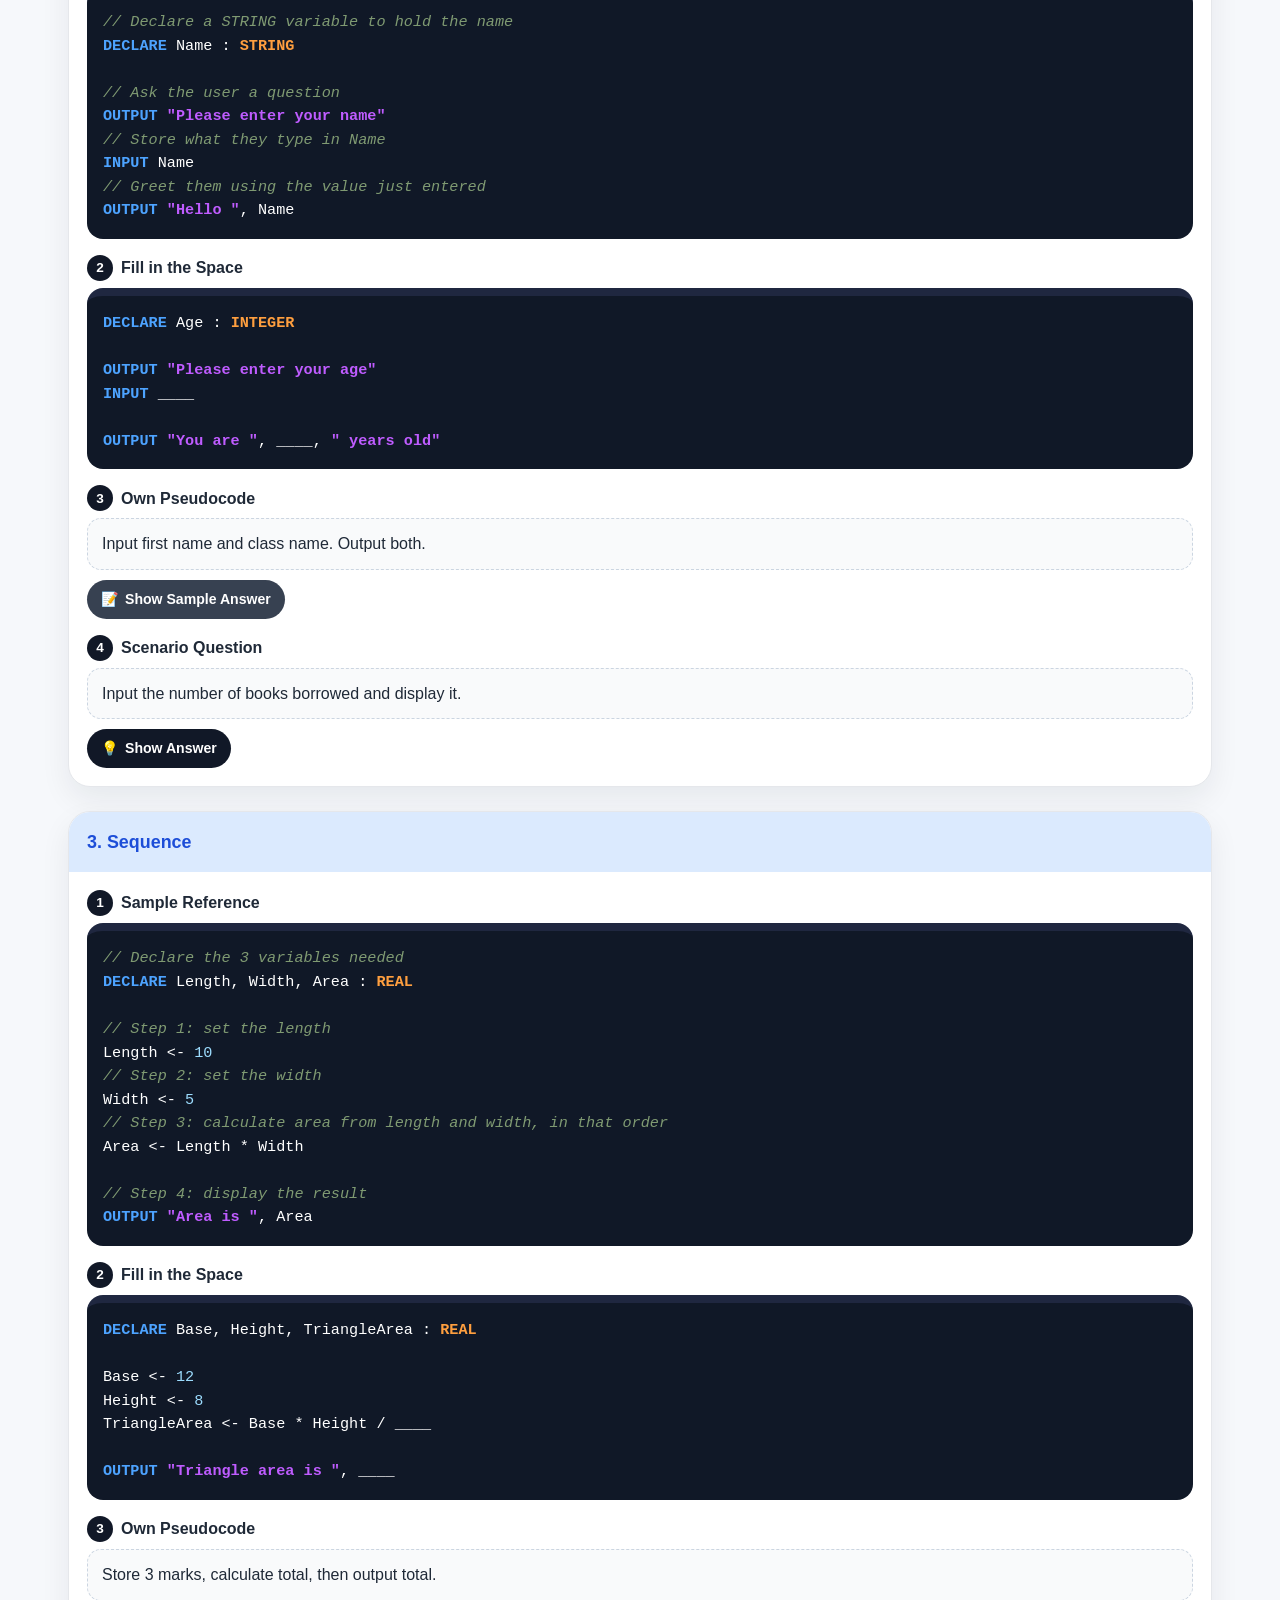
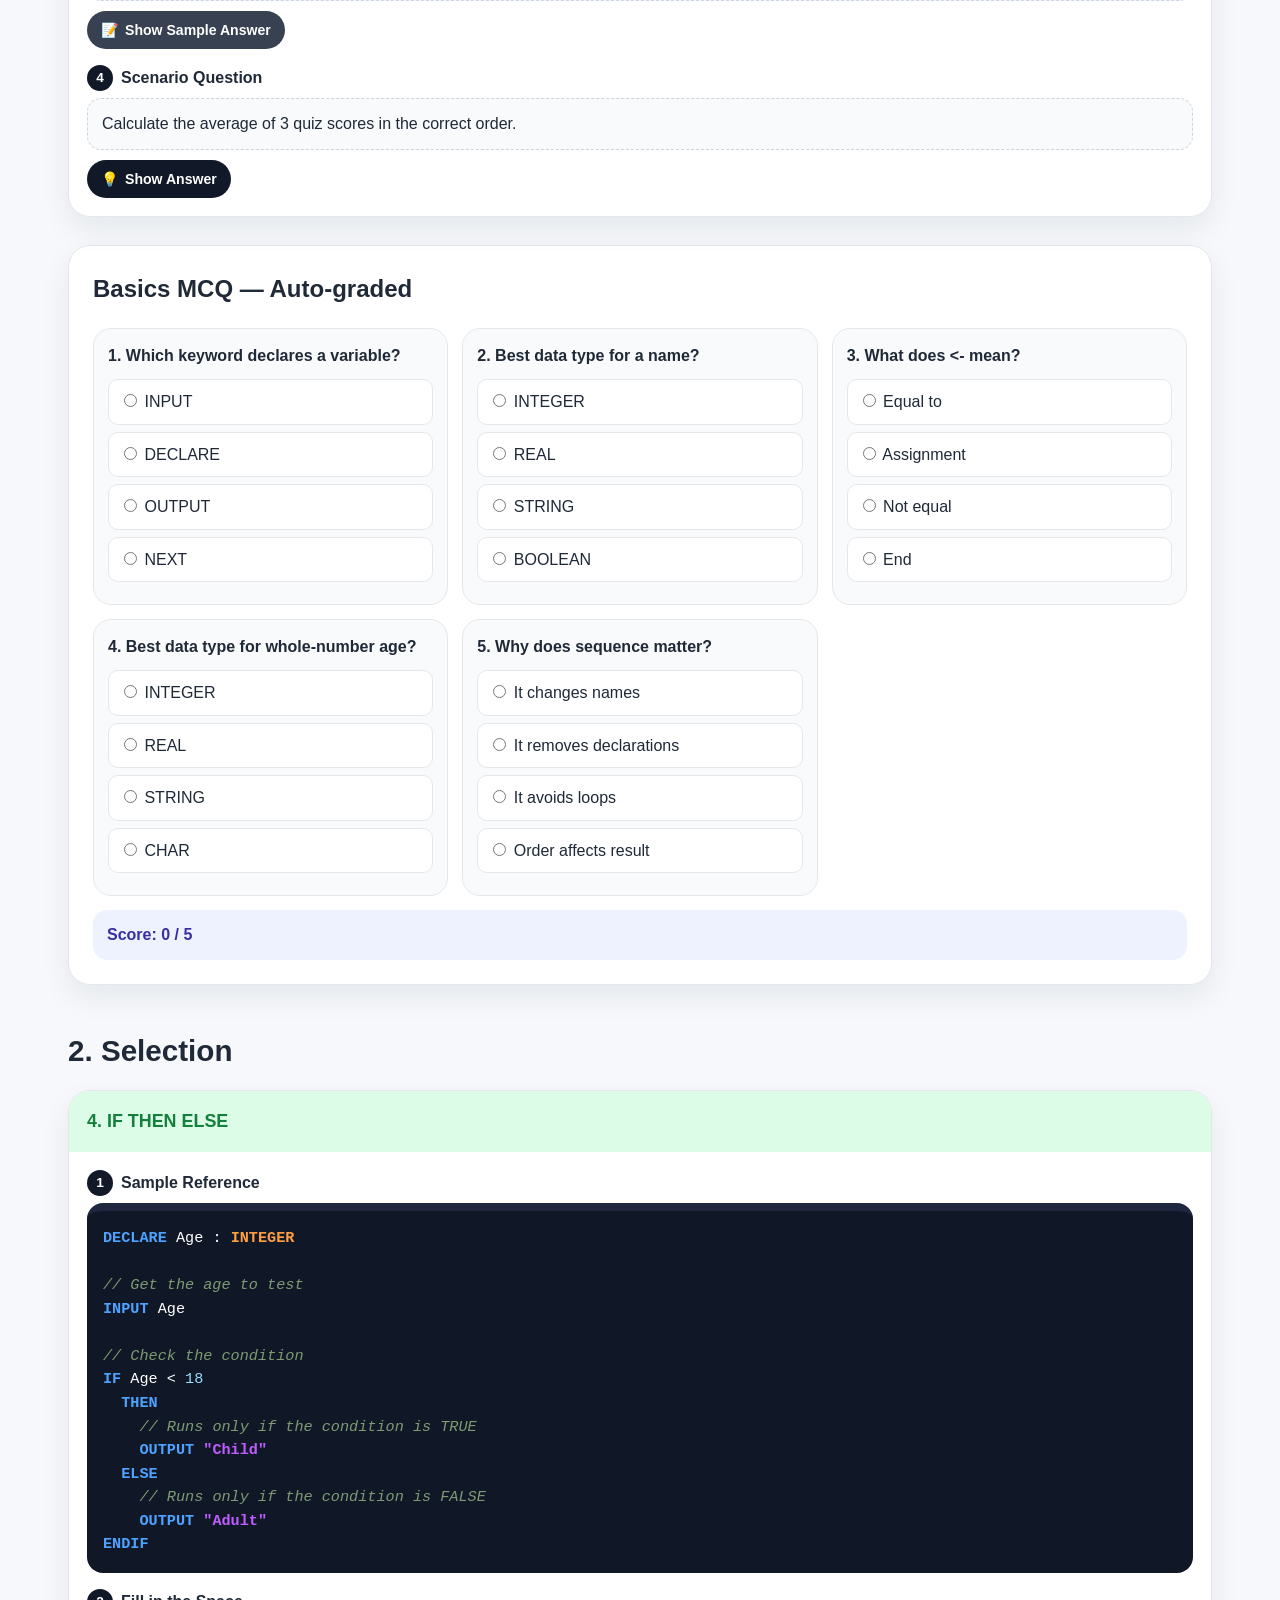
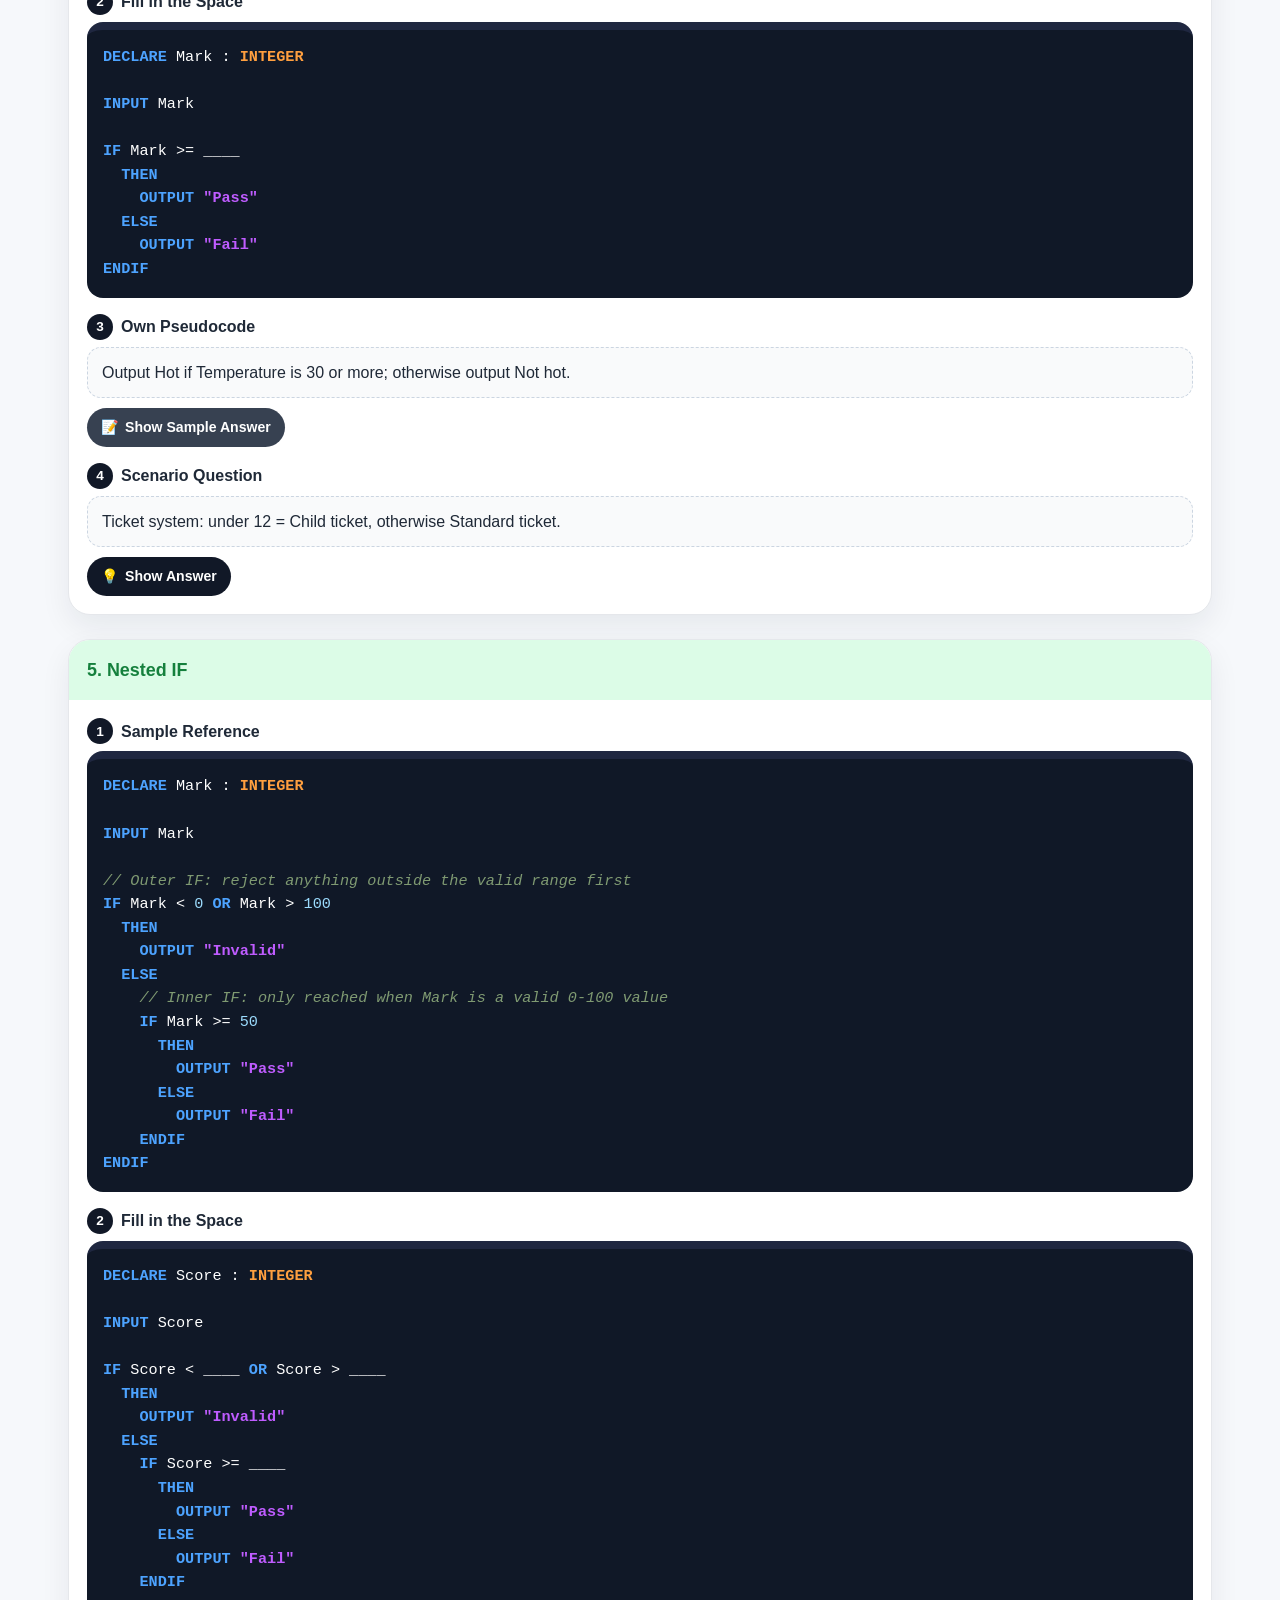
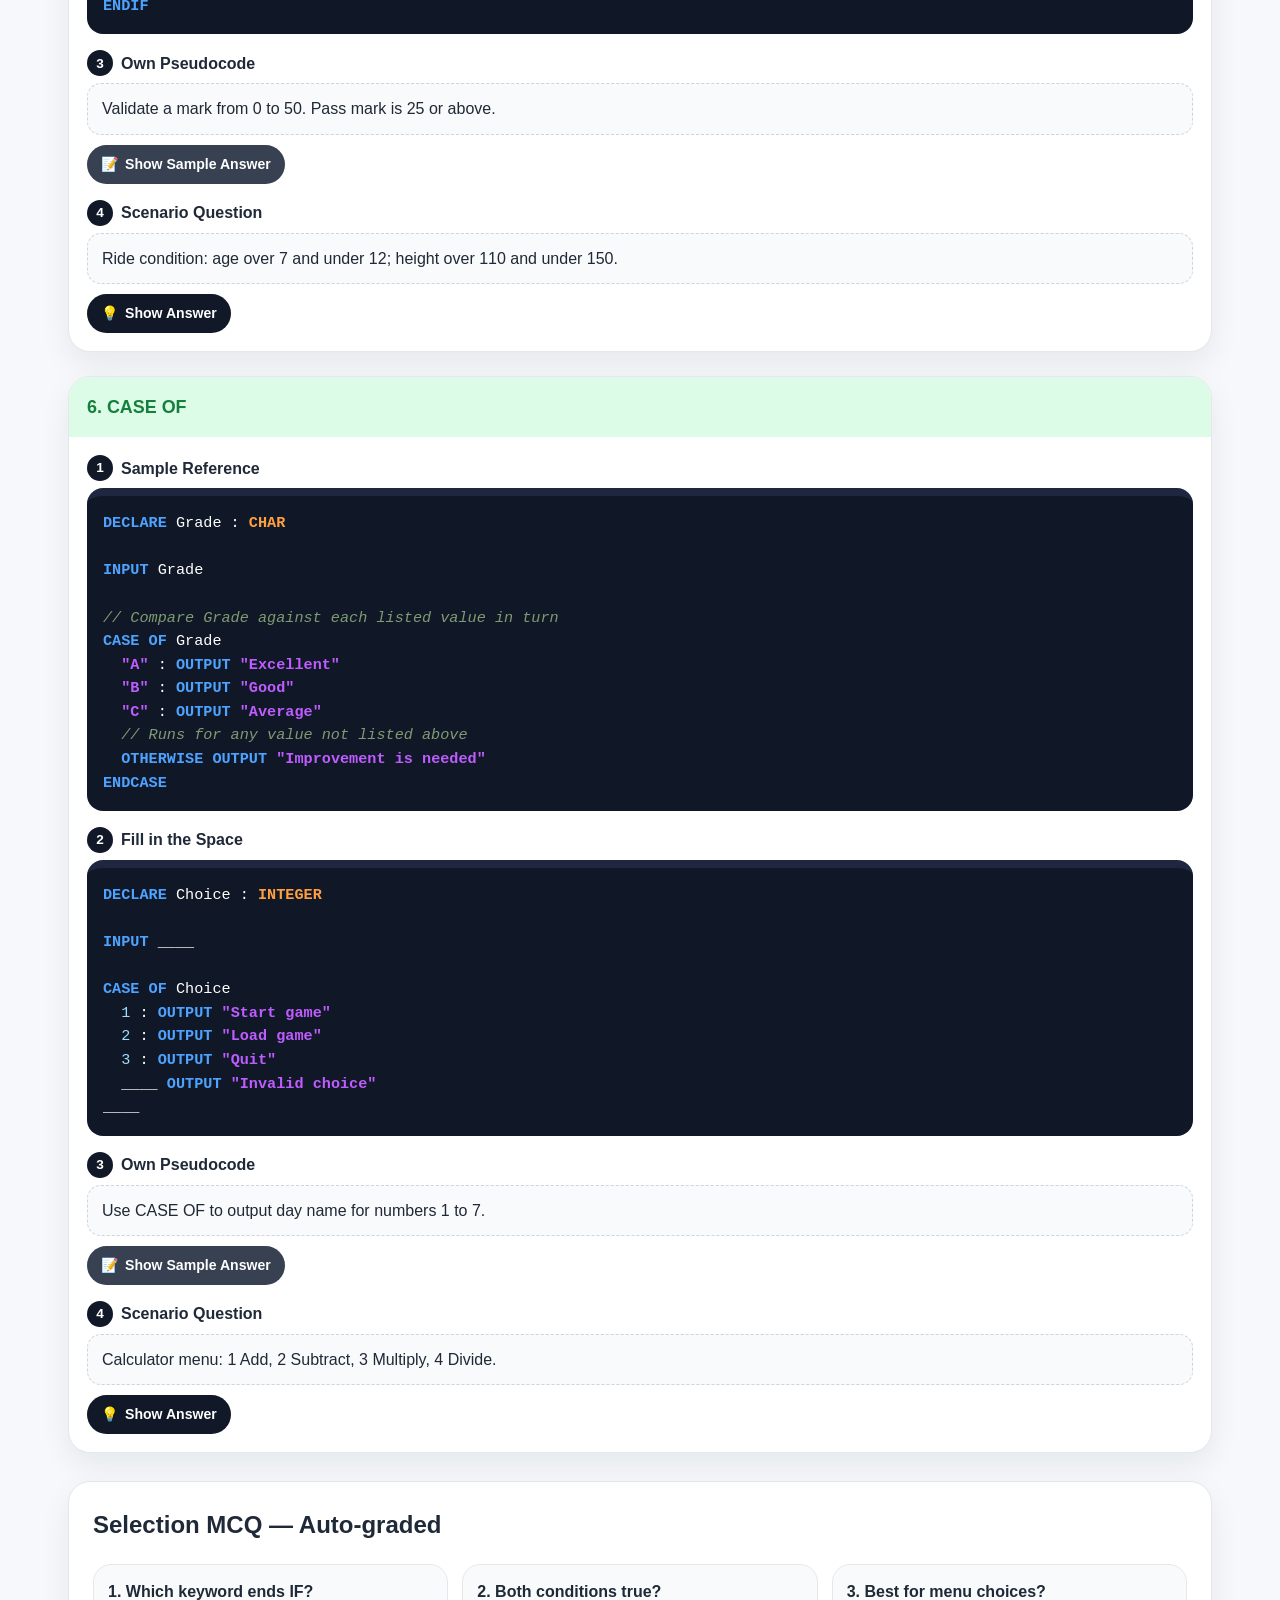
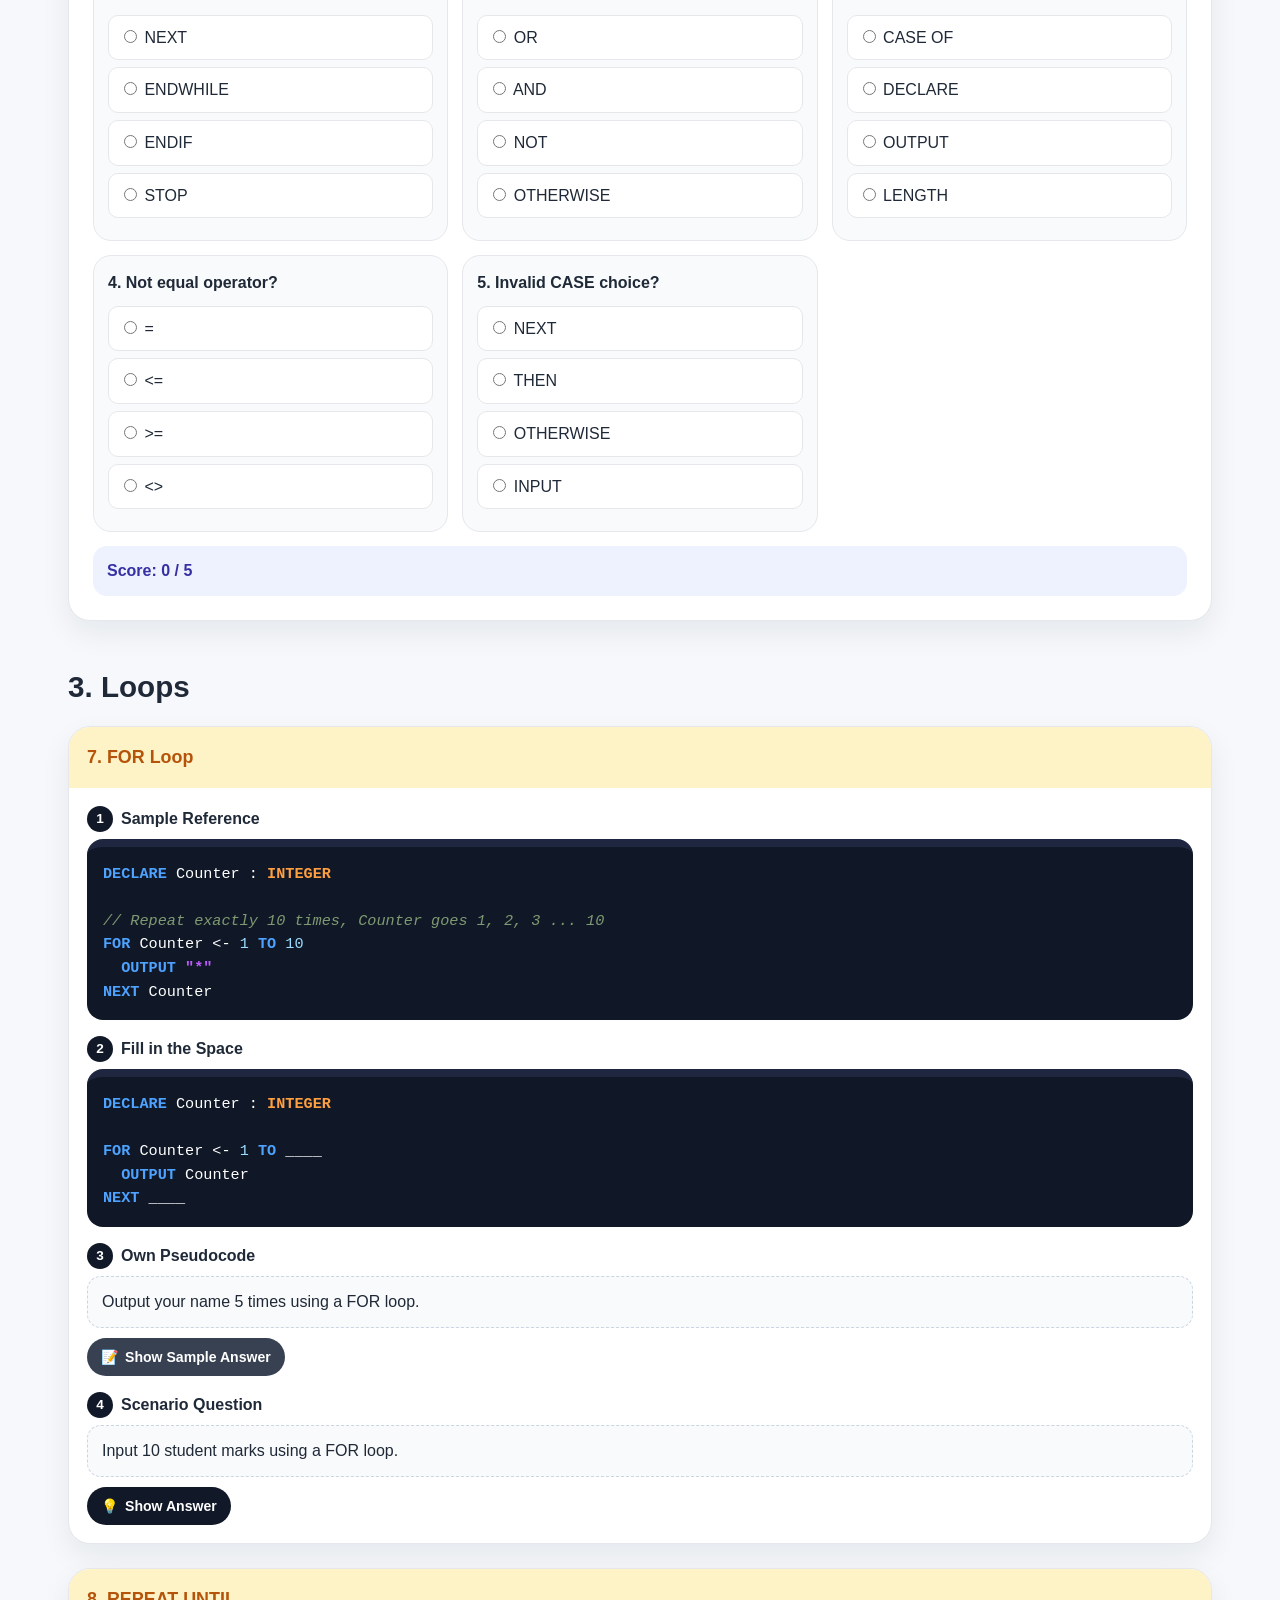
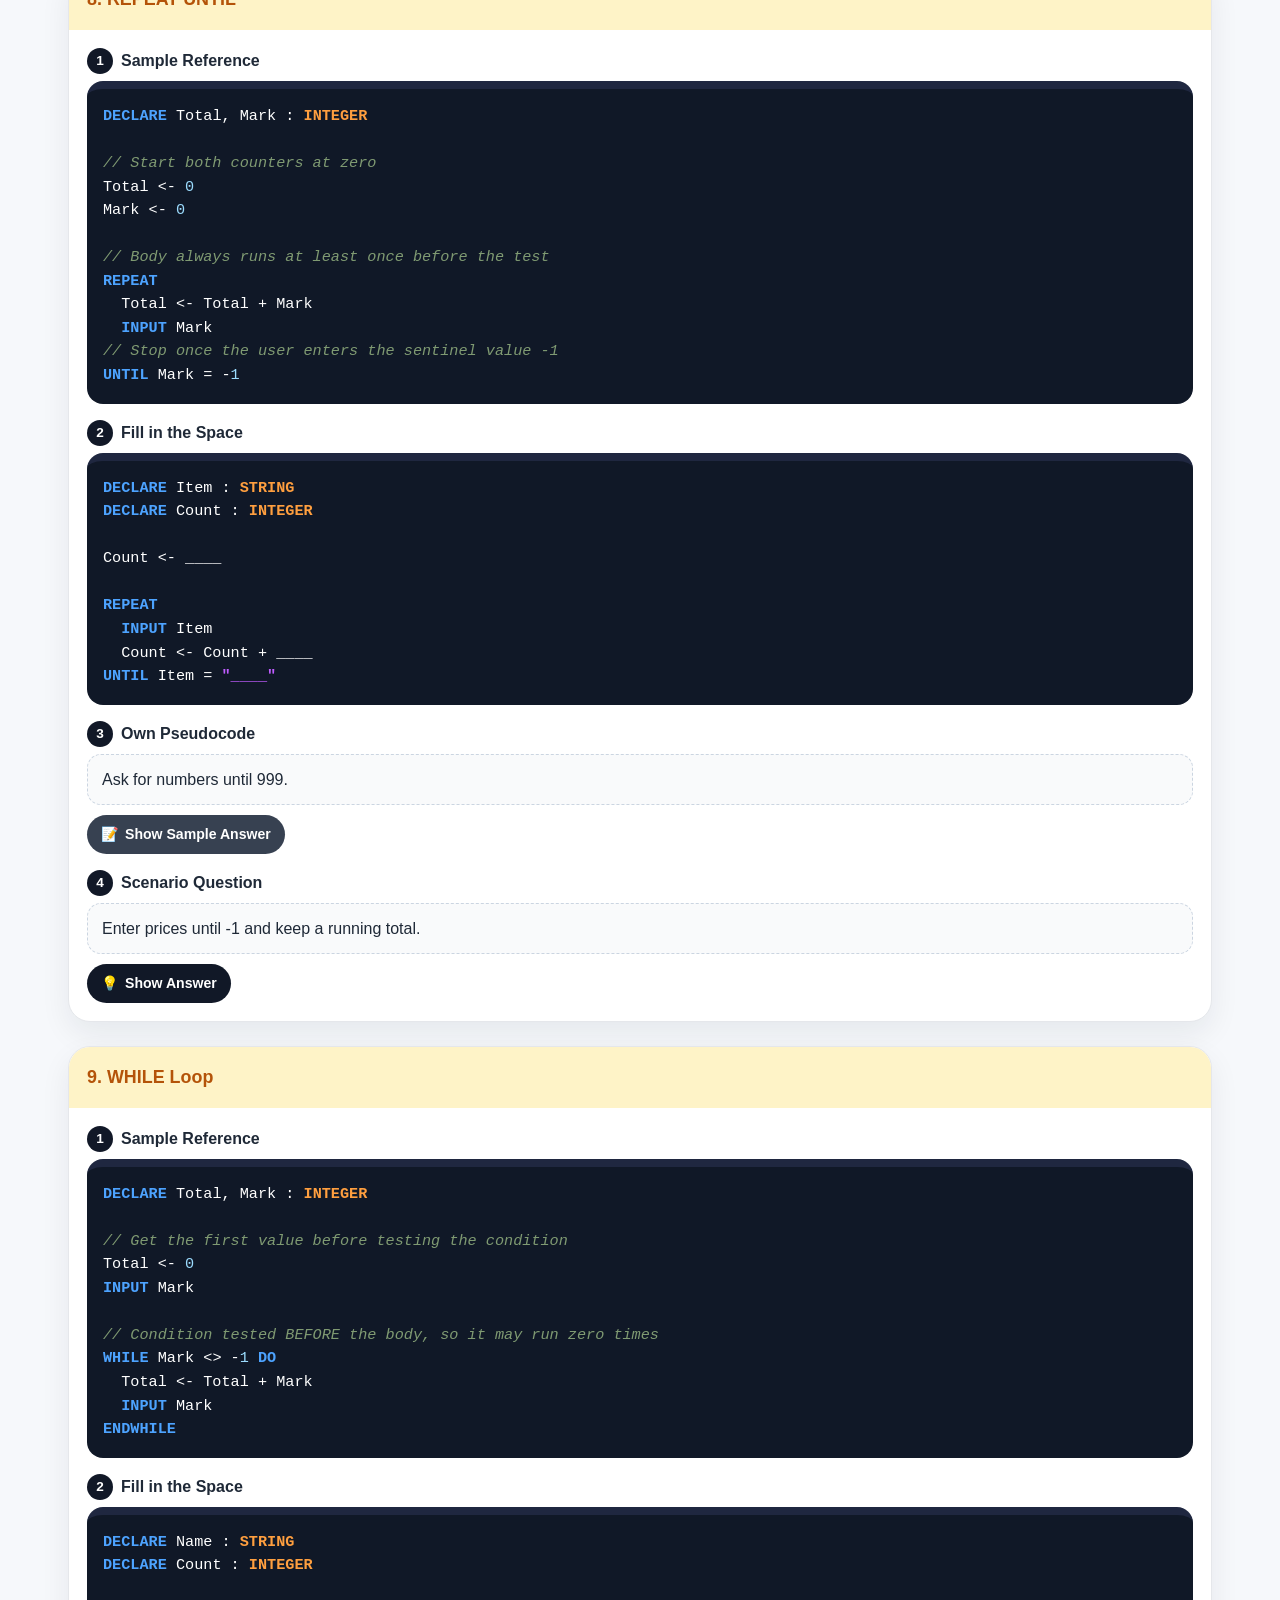
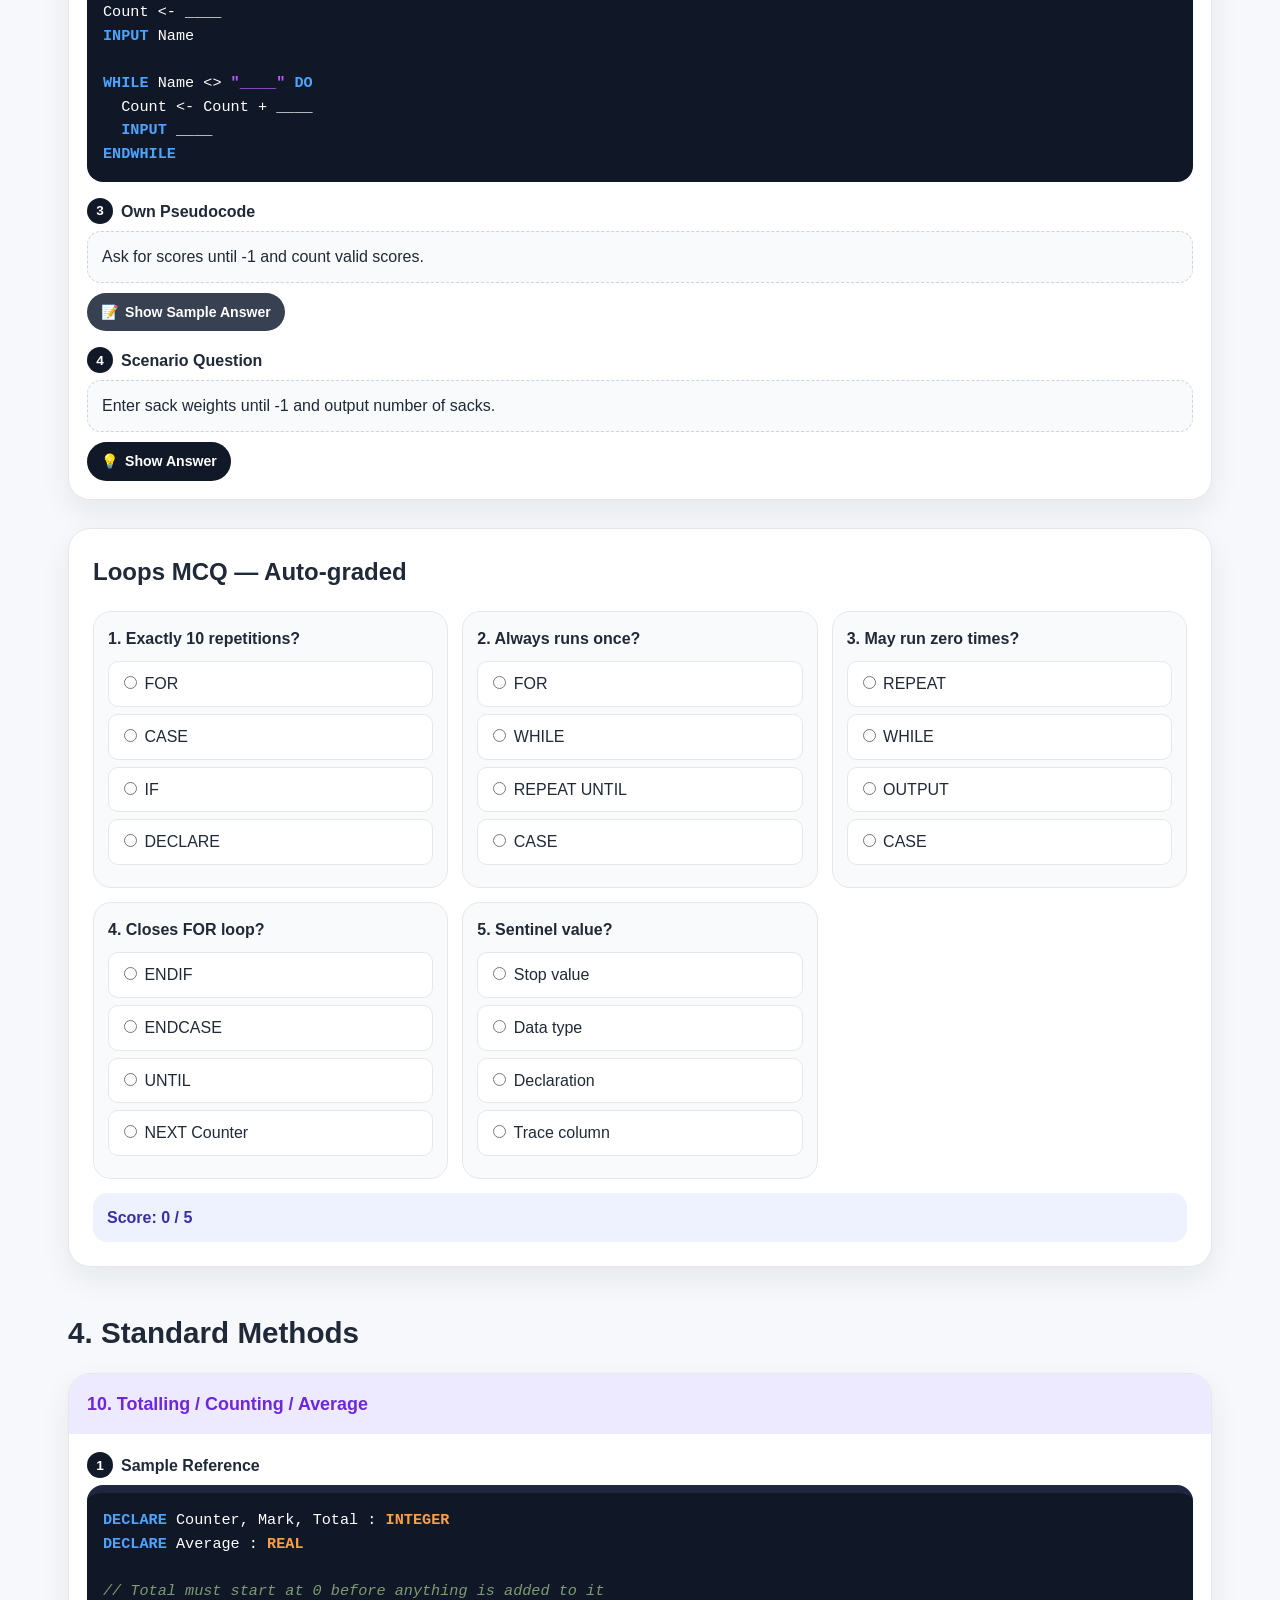
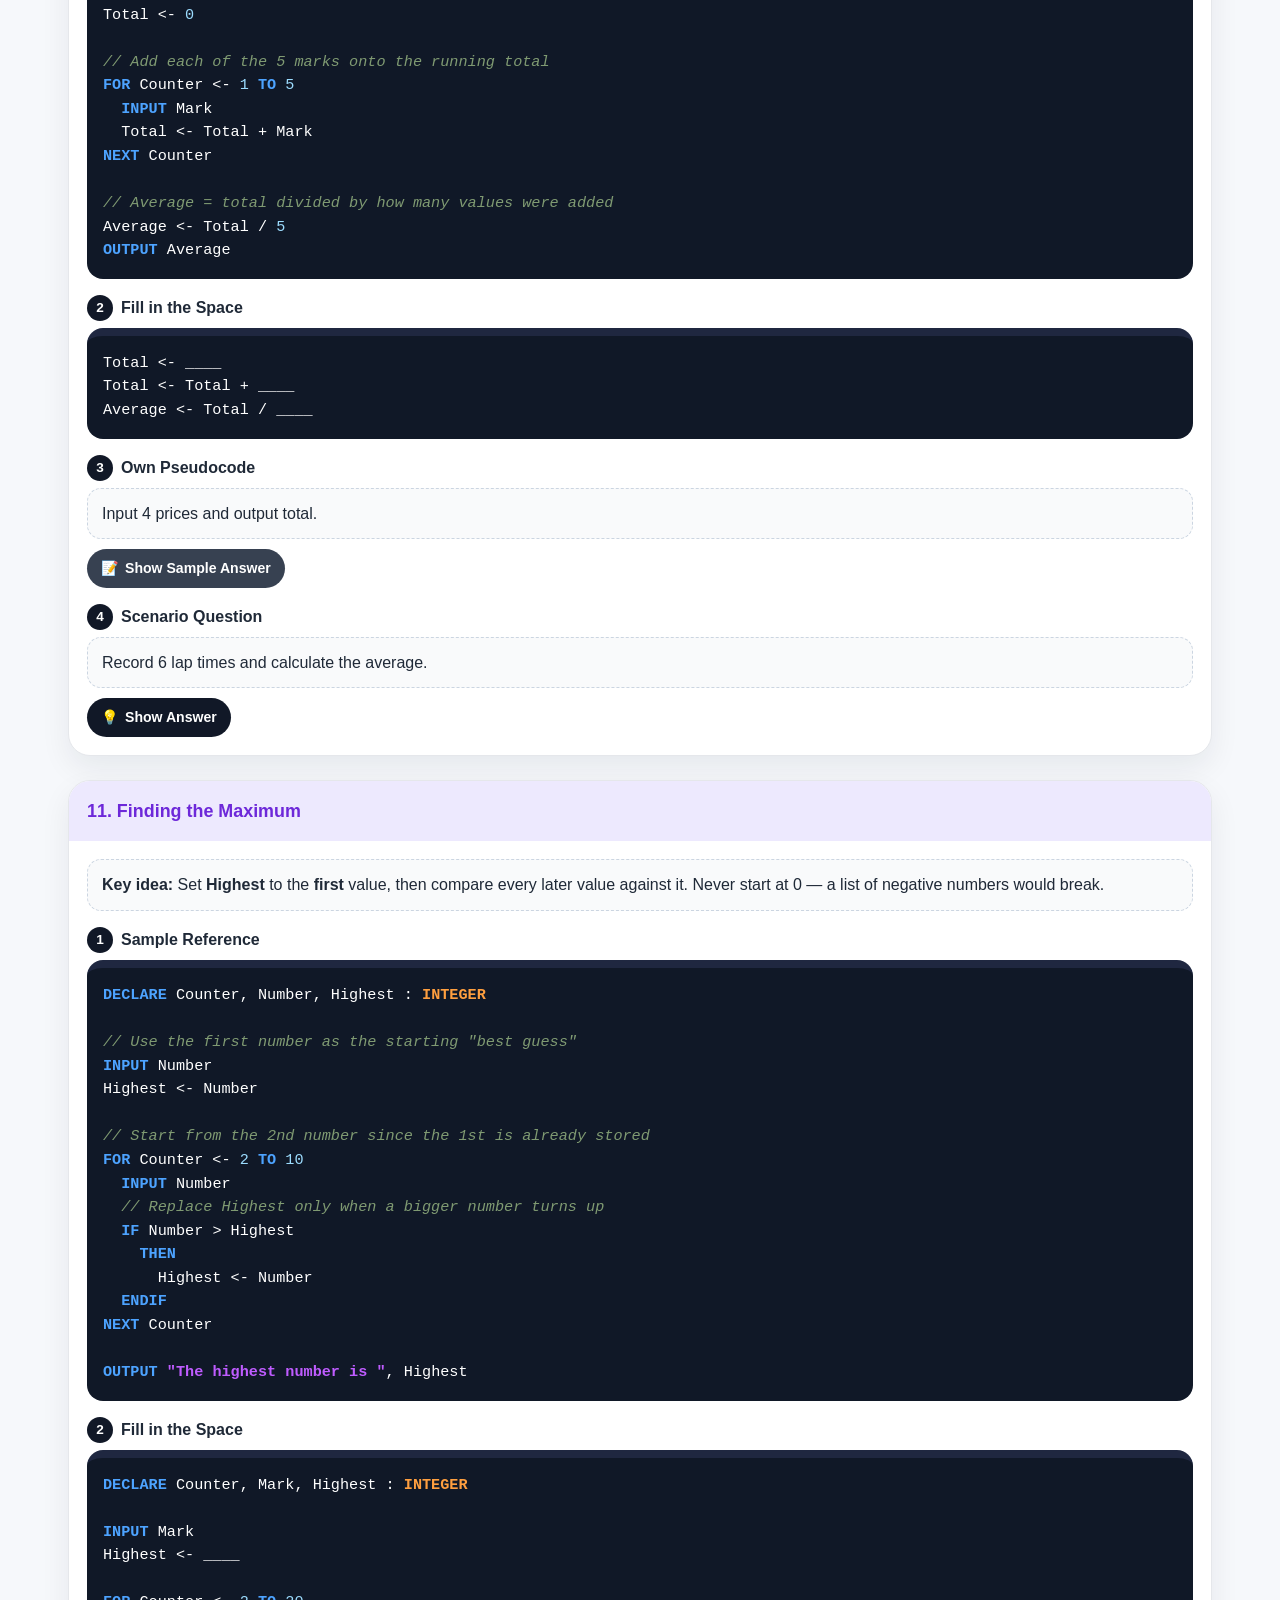
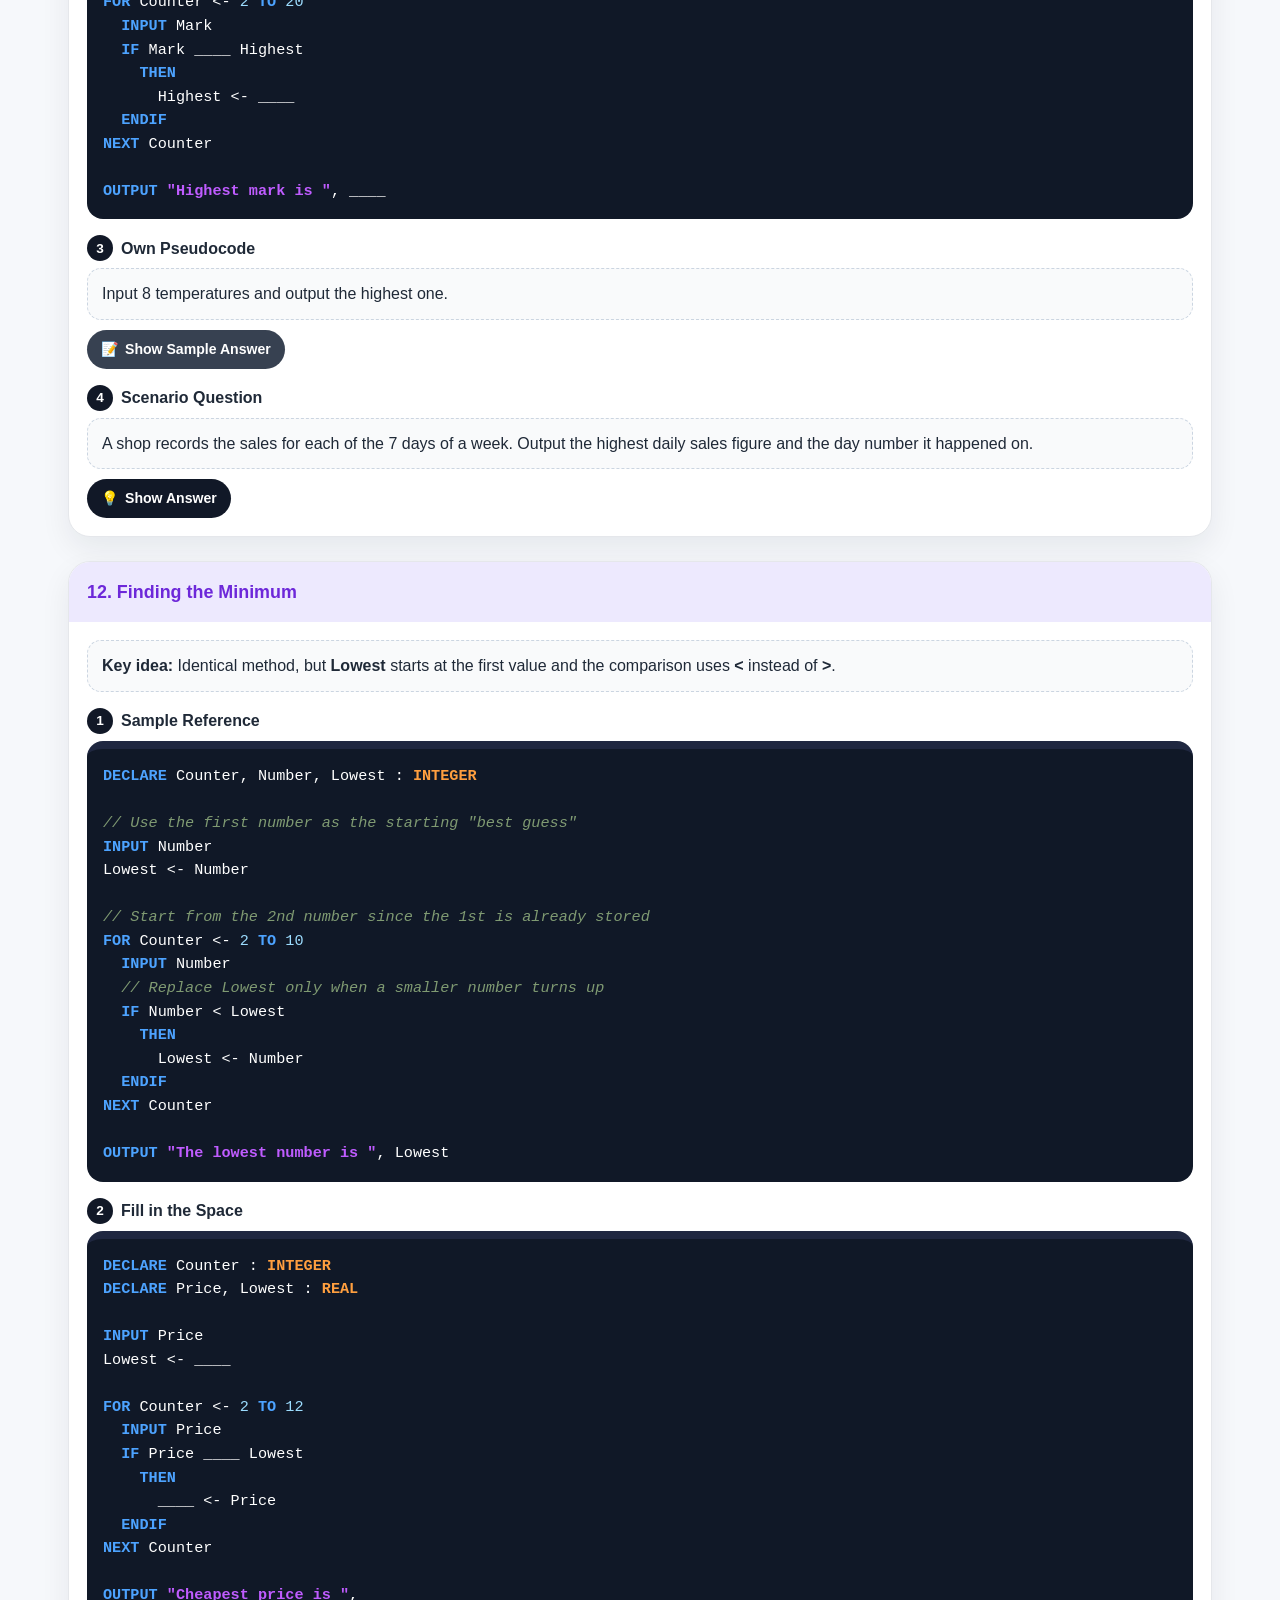
==== commit 65da1966: "Color only the topic numbers in the nav dropdown Reverts the previous change to the card headers (wr" ====
--- a/index.html
+++ b/index.html
@@ -17,11 +17,11 @@
 .nav-groups{flex-basis:100%;width:100%;overflow:hidden;max-height:0;opacity:0;margin-top:0;transition:max-height .2s ease,opacity .15s ease,margin-top .2s ease;column-count:4;column-gap:16px;column-rule:1px solid var(--line)}
 .nav-groups.open{max-height:300px;opacity:1;margin-top:6px;padding-top:6px;border-top:1px solid var(--line)}
 .nav-row{display:flex;flex-wrap:wrap;align-items:baseline;gap:1px 6px;break-inside:avoid;padding-bottom:3px;margin-bottom:3px;line-height:1.3}
-.nav-row a{background:none;padding:0;border-radius:2px;color:#4b5563;font-weight:700;font-size:.76rem}
+.nav-row a{background:none;padding:0;border-radius:2px;color:#4b5563;font-weight:700;font-size:.76rem}.nav-row a .tnum{font-weight:900;margin-right:1px}
 .nav-row a:hover{color:#3730a3;text-decoration:underline}
 .nav-mod{font-size:.7rem;font-weight:900;letter-spacing:.02em;white-space:nowrap;flex-basis:100%;margin-bottom:0}
 @media (max-width:900px){.nav-groups{column-count:2}.nav-groups.open{max-height:400px}}
-@media (max-width:500px){.nav-groups{column-count:1}.nav-groups.open{max-height:600px}}.card{scroll-margin-top:76px;margin-bottom:24px}.card:last-child{margin-bottom:0}.card:target{box-shadow:0 0 0 4px #6d28d9}.container{max-width:1180px;margin:auto;padding:26px 18px 60px}.section-title{font-size:1.85rem;margin:42px 0 16px}.grid{display:grid;grid-template-columns:1fr}.card,.quiz,.answers,.project{background:white;border:1px solid var(--line);border-radius:22px;box-shadow:0 12px 30px rgba(15,23,42,.07);overflow:hidden}.head{padding:16px 18px;font-weight:900;font-size:1.12rem;color:#1f2937}.tnum{margin-right:2px}.blue .head{background:var(--blue)}.blue .head .tnum{color:#1d4ed8}.green .head{background:var(--green)}.green .head .tnum{color:#15803d}.yellow .head{background:var(--yellow)}.yellow .head .tnum{color:#b45309}.purple .head{background:var(--purple)}.purple .head .tnum{color:#6d28d9}.red .head{background:var(--red)}.red .head .tnum{color:#b91c1c}.orange .head{background:var(--orange)}.orange .head .tnum{color:#c2410c}.teal .head{background:var(--teal)}.teal .head .tnum{color:#0f766e}.body{padding:18px}.step{display:flex;align-items:center;gap:8px;margin:16px 0 7px;font-weight:900}.step:first-child{margin-top:0}.step span{width:26px;height:26px;border-radius:50%;display:grid;place-items:center;background:#111827;color:white;font-size:.85rem}pre{margin:0;background:var(--dark);color:white;border-top:8px solid var(--top);border-radius:16px;padding:16px;overflow-x:visible;font-size:.95rem;line-height:1.55;white-space:pre-wrap;word-break:normal;overflow-wrap:anywhere}code{font-family:Consolas,Monaco,'Courier New',monospace;white-space:pre-wrap;word-break:normal;overflow-wrap:anywhere}.kw{color:var(--kw);font-weight:900}.type{color:var(--type);font-weight:900}.str{color:var(--str);font-weight:800}.num{color:var(--num)}.comment{color:#7f9a72;font-style:italic}.task{border:1px dashed #cbd5e1;background:#f9fafb;border-radius:14px;padding:12px 14px}.quiz{padding:24px;margin:28px 0 36px}.quiz h2{margin-top:0}.quiz-grid{display:grid;grid-template-columns:repeat(auto-fit,minmax(320px,1fr));gap:14px}.q{border:1px solid var(--line);border-radius:18px;background:#f9fafb;padding:14px}.q p{margin:0 0 10px;font-weight:900}.q label{display:block;margin:7px 0;padding:9px 10px;border:1px solid #e5e7eb;background:white;border-radius:10px;cursor:pointer}.q.correct{border-color:#86efac;background:#f0fdf4}.q.wrong{border-color:#fecaca;background:#fff1f2}.feedback{font-weight:900;margin-top:8px}.good{color:#15803d}.bad{color:#b91c1c}.score{margin-top:14px;padding:12px 14px;background:#eef2ff;color:#3730a3;border-radius:14px;font-weight:900}.answers,.project{padding:24px;margin-top:34px}details{border:1px solid var(--line);border-radius:14px;background:#f9fafb;padding:12px 14px;margin:12px 0}summary{font-weight:900;cursor:pointer}.answer-space{min-height:110px;border:2px dashed #cbd5e1;border-radius:16px;padding:14px;color:#6b7280;background:white}.scenario-answer,.own-answer{border:none;background:none;padding:0;margin:10px 0 0}.scenario-answer summary,.own-answer summary{list-style:none;display:inline-flex;align-items:center;gap:6px;padding:8px 14px;border-radius:999px;font-weight:800;cursor:pointer;font-size:.88rem}.scenario-answer summary::-webkit-details-marker,.own-answer summary::-webkit-details-marker{display:none}.scenario-answer summary{background:#111827;color:white}.scenario-answer summary::before{content:"💡"}.scenario-answer[open] summary{background:#4338ca}.scenario-answer[open] summary::before{content:"✅"}.own-answer summary{background:#374151;color:white}.own-answer summary::before{content:"📝"}.own-answer[open] summary{background:#0f766e}.own-answer[open] summary::before{content:"✅"}.scenario-answer .task,.own-answer .task{margin-top:10px}.scenario-answer pre,.own-answer pre{margin-top:10px}footer{text-align:center;color:#6b7280;padding:32px}
+@media (max-width:500px){.nav-groups{column-count:1}.nav-groups.open{max-height:600px}}.card{scroll-margin-top:76px;margin-bottom:24px}.card:last-child{margin-bottom:0}.card:target{box-shadow:0 0 0 4px #6d28d9}.container{max-width:1180px;margin:auto;padding:26px 18px 60px}.section-title{font-size:1.85rem;margin:42px 0 16px}.grid{display:grid;grid-template-columns:1fr}.card,.quiz,.answers,.project{background:white;border:1px solid var(--line);border-radius:22px;box-shadow:0 12px 30px rgba(15,23,42,.07);overflow:hidden}.head{padding:16px 18px;font-weight:900;font-size:1.12rem}.blue .head{background:var(--blue);color:#1d4ed8}.green .head{background:var(--green);color:#15803d}.yellow .head{background:var(--yellow);color:#b45309}.purple .head{background:var(--purple);color:#6d28d9}.red .head{background:var(--red);color:#b91c1c}.orange .head{background:var(--orange);color:#c2410c}.teal .head{background:var(--teal);color:#0f766e}.body{padding:18px}.step{display:flex;align-items:center;gap:8px;margin:16px 0 7px;font-weight:900}.step:first-child{margin-top:0}.step span{width:26px;height:26px;border-radius:50%;display:grid;place-items:center;background:#111827;color:white;font-size:.85rem}pre{margin:0;background:var(--dark);color:white;border-top:8px solid var(--top);border-radius:16px;padding:16px;overflow-x:visible;font-size:.95rem;line-height:1.55;white-space:pre-wrap;word-break:normal;overflow-wrap:anywhere}code{font-family:Consolas,Monaco,'Courier New',monospace;white-space:pre-wrap;word-break:normal;overflow-wrap:anywhere}.kw{color:var(--kw);font-weight:900}.type{color:var(--type);font-weight:900}.str{color:var(--str);font-weight:800}.num{color:var(--num)}.comment{color:#7f9a72;font-style:italic}.task{border:1px dashed #cbd5e1;background:#f9fafb;border-radius:14px;padding:12px 14px}.quiz{padding:24px;margin:28px 0 36px}.quiz h2{margin-top:0}.quiz-grid{display:grid;grid-template-columns:repeat(auto-fit,minmax(320px,1fr));gap:14px}.q{border:1px solid var(--line);border-radius:18px;background:#f9fafb;padding:14px}.q p{margin:0 0 10px;font-weight:900}.q label{display:block;margin:7px 0;padding:9px 10px;border:1px solid #e5e7eb;background:white;border-radius:10px;cursor:pointer}.q.correct{border-color:#86efac;background:#f0fdf4}.q.wrong{border-color:#fecaca;background:#fff1f2}.feedback{font-weight:900;margin-top:8px}.good{color:#15803d}.bad{color:#b91c1c}.score{margin-top:14px;padding:12px 14px;background:#eef2ff;color:#3730a3;border-radius:14px;font-weight:900}.answers,.project{padding:24px;margin-top:34px}details{border:1px solid var(--line);border-radius:14px;background:#f9fafb;padding:12px 14px;margin:12px 0}summary{font-weight:900;cursor:pointer}.answer-space{min-height:110px;border:2px dashed #cbd5e1;border-radius:16px;padding:14px;color:#6b7280;background:white}.scenario-answer,.own-answer{border:none;background:none;padding:0;margin:10px 0 0}.scenario-answer summary,.own-answer summary{list-style:none;display:inline-flex;align-items:center;gap:6px;padding:8px 14px;border-radius:999px;font-weight:800;cursor:pointer;font-size:.88rem}.scenario-answer summary::-webkit-details-marker,.own-answer summary::-webkit-details-marker{display:none}.scenario-answer summary{background:#111827;color:white}.scenario-answer summary::before{content:"💡"}.scenario-answer[open] summary{background:#4338ca}.scenario-answer[open] summary::before{content:"✅"}.own-answer summary{background:#374151;color:white}.own-answer summary::before{content:"📝"}.own-answer[open] summary{background:#0f766e}.own-answer[open] summary::before{content:"✅"}.scenario-answer .task,.own-answer .task{margin-top:10px}.scenario-answer pre,.own-answer pre{margin-top:10px}footer{text-align:center;color:#6b7280;padding:32px}
 </style>
 </head>
 <body>
@@ -29,21 +29,21 @@
 <nav>
 <button type="button" class="nav-toggle" id="navToggle" aria-expanded="false" aria-controls="navGroups">📚 All Topics <span class="nav-caret">▾</span></button>
 <div class="nav-groups" id="navGroups">
-  <div class="nav-row"><span class="nav-mod" style="color:#1d4ed8">Basics</span><a href="#topic1">1. Assignment</a><a href="#topic2">2. INPUT/OUTPUT</a><a href="#topic3">3. Sequence</a></div>
-  <div class="nav-row"><span class="nav-mod" style="color:#15803d">Selection</span><a href="#topic4">4. IF THEN ELSE</a><a href="#topic5">5. Nested IF</a><a href="#topic6">6. CASE OF</a></div>
-  <div class="nav-row"><span class="nav-mod" style="color:#b45309">Loops</span><a href="#topic7">7. FOR Loop</a><a href="#topic8">8. REPEAT UNTIL</a><a href="#topic9">9. WHILE Loop</a></div>
-  <div class="nav-row"><span class="nav-mod" style="color:#6d28d9">Standard Methods</span><a href="#topic10">10. Totalling/Counting/Average</a><a href="#topic11">11. Finding the Maximum</a><a href="#topic12">12. Finding the Minimum</a><a href="#topic13">13. Linear Search</a><a href="#topic14">14. Bubble Sort</a></div>
-  <div class="nav-row"><span class="nav-mod" style="color:#b91c1c">Validation</span><a href="#topic15">15. Range Check</a><a href="#topic16">16. Length/Presence/Double Entry</a></div>
-  <div class="nav-row"><span class="nav-mod" style="color:#c2410c">Testing</span><a href="#topic17">17. Test Data</a><a href="#topic18">18. Trace Tables/Errors</a></div>
-  <div class="nav-row"><span class="nav-mod" style="color:#0f766e">Functions</span><a href="#topic19">19. Procedures</a><a href="#topic20">20. Functions</a></div>
-  <div class="nav-row"><span class="nav-mod" style="color:#3730a3">Practice</span><a href="loop-practice.html">21. Loop Practice</a><a href="record-class-practice.html">22. Record &amp; Class Practice</a></div>
+  <div class="nav-row"><span class="nav-mod" style="color:#1d4ed8">Basics</span><a href="#topic1"><span class="tnum" style="color:#1d4ed8">1.</span> Assignment</a><a href="#topic2"><span class="tnum" style="color:#1d4ed8">2.</span> INPUT/OUTPUT</a><a href="#topic3"><span class="tnum" style="color:#1d4ed8">3.</span> Sequence</a></div>
+  <div class="nav-row"><span class="nav-mod" style="color:#15803d">Selection</span><a href="#topic4"><span class="tnum" style="color:#15803d">4.</span> IF THEN ELSE</a><a href="#topic5"><span class="tnum" style="color:#15803d">5.</span> Nested IF</a><a href="#topic6"><span class="tnum" style="color:#15803d">6.</span> CASE OF</a></div>
+  <div class="nav-row"><span class="nav-mod" style="color:#b45309">Loops</span><a href="#topic7"><span class="tnum" style="color:#b45309">7.</span> FOR Loop</a><a href="#topic8"><span class="tnum" style="color:#b45309">8.</span> REPEAT UNTIL</a><a href="#topic9"><span class="tnum" style="color:#b45309">9.</span> WHILE Loop</a></div>
+  <div class="nav-row"><span class="nav-mod" style="color:#6d28d9">Standard Methods</span><a href="#topic10"><span class="tnum" style="color:#6d28d9">10.</span> Totalling/Counting/Average</a><a href="#topic11"><span class="tnum" style="color:#6d28d9">11.</span> Finding the Maximum</a><a href="#topic12"><span class="tnum" style="color:#6d28d9">12.</span> Finding the Minimum</a><a href="#topic13"><span class="tnum" style="color:#6d28d9">13.</span> Linear Search</a><a href="#topic14"><span class="tnum" style="color:#6d28d9">14.</span> Bubble Sort</a></div>
+  <div class="nav-row"><span class="nav-mod" style="color:#b91c1c">Validation</span><a href="#topic15"><span class="tnum" style="color:#b91c1c">15.</span> Range Check</a><a href="#topic16"><span class="tnum" style="color:#b91c1c">16.</span> Length/Presence/Double Entry</a></div>
+  <div class="nav-row"><span class="nav-mod" style="color:#c2410c">Testing</span><a href="#topic17"><span class="tnum" style="color:#c2410c">17.</span> Test Data</a><a href="#topic18"><span class="tnum" style="color:#c2410c">18.</span> Trace Tables/Errors</a></div>
+  <div class="nav-row"><span class="nav-mod" style="color:#0f766e">Functions</span><a href="#topic19"><span class="tnum" style="color:#0f766e">19.</span> Procedures</a><a href="#topic20"><span class="tnum" style="color:#0f766e">20.</span> Functions</a></div>
+  <div class="nav-row"><span class="nav-mod" style="color:#3730a3">Practice</span><a href="loop-practice.html"><span class="tnum" style="color:#3730a3">21.</span> Loop Practice</a><a href="record-class-practice.html"><span class="tnum" style="color:#3730a3">22.</span> Record &amp; Class Practice</a></div>
 </div>
 <a href="#answers">Answers</a><a href="Answers.pdf" target="_blank" rel="noopener">Answer Key (PDF)</a>
 </nav>
 <main class="container">
 <h2 id="basics" class="section-title">1. Basics</h2>
 <section class="grid">
-<article id="topic1" class="card blue"><div class="head"><span class="tnum">1.</span> Assignment</div><div class="body"><div class="step"><span>1</span>Sample Reference</div><pre><code><span class="comment">// Declare 4 REAL (decimal) variables</span>
+<article id="topic1" class="card blue"><div class="head">1. Assignment</div><div class="body"><div class="step"><span>1</span>Sample Reference</div><pre><code><span class="comment">// Declare 4 REAL (decimal) variables</span>
 <span class="kw">DECLARE</span> Cost, Price, Tax, SellingPrice : <span class="type">REAL</span>
 
 <span class="comment">// Set the starting cost</span>
@@ -73,7 +73,7 @@
 TotalCost &lt;- PencilCost * Quantity
 
 <span class="kw">OUTPUT</span> <span class="str">"Total cost is "</span>, TotalCost</code></pre></details></div></article>
-<article id="topic2" class="card blue"><div class="head"><span class="tnum">2.</span> INPUT / OUTPUT</div><div class="body"><div class="step"><span>1</span>Sample Reference</div><pre><code><span class="comment">// Declare a STRING variable to hold the name</span>
+<article id="topic2" class="card blue"><div class="head">2. INPUT / OUTPUT</div><div class="body"><div class="step"><span>1</span>Sample Reference</div><pre><code><span class="comment">// Declare a STRING variable to hold the name</span>
 <span class="kw">DECLARE</span> Name : <span class="type">STRING</span>
 
 <span class="comment">// Ask the user a question</span>
@@ -97,7 +97,7 @@
 <span class="kw">INPUT</span> BooksBorrowed
 
 <span class="kw">OUTPUT</span> <span class="str">"You borrowed "</span>, BooksBorrowed, <span class="str">" books"</span></code></pre></details></div></article>
-<article id="topic3" class="card blue"><div class="head"><span class="tnum">3.</span> Sequence</div><div class="body"><div class="step"><span>1</span>Sample Reference</div><pre><code><span class="comment">// Declare the 3 variables needed</span>
+<article id="topic3" class="card blue"><div class="head">3. Sequence</div><div class="body"><div class="step"><span>1</span>Sample Reference</div><pre><code><span class="comment">// Declare the 3 variables needed</span>
 <span class="kw">DECLARE</span> Length, Width, Area : <span class="type">REAL</span>
 
 <span class="comment">// Step 1: set the length</span>
@@ -135,7 +135,7 @@
 
 <h2 id="selection" class="section-title">2. Selection</h2>
 <section class="grid">
-<article id="topic4" class="card green"><div class="head"><span class="tnum">4.</span> IF THEN ELSE</div><div class="body"><div class="step"><span>1</span>Sample Reference</div><pre><code><span class="kw">DECLARE</span> Age : <span class="type">INTEGER</span>
+<article id="topic4" class="card green"><div class="head">4. IF THEN ELSE</div><div class="body"><div class="step"><span>1</span>Sample Reference</div><pre><code><span class="kw">DECLARE</span> Age : <span class="type">INTEGER</span>
 
 <span class="comment">// Get the age to test</span>
 <span class="kw">INPUT</span> Age
@@ -176,7 +176,7 @@
   <span class="kw">ELSE</span>
     <span class="kw">OUTPUT</span> <span class="str">"Standard ticket"</span>
 <span class="kw">ENDIF</span></code></pre></details></div></article>
-<article id="topic5" class="card green"><div class="head"><span class="tnum">5.</span> Nested IF</div><div class="body"><div class="step"><span>1</span>Sample Reference</div><pre><code><span class="kw">DECLARE</span> Mark : <span class="type">INTEGER</span>
+<article id="topic5" class="card green"><div class="head">5. Nested IF</div><div class="body"><div class="step"><span>1</span>Sample Reference</div><pre><code><span class="kw">DECLARE</span> Mark : <span class="type">INTEGER</span>
 
 <span class="kw">INPUT</span> Mark
 
@@ -236,7 +236,7 @@
   <span class="kw">ELSE</span>
     <span class="kw">OUTPUT</span> <span class="str">"Age not allowed"</span>
 <span class="kw">ENDIF</span></code></pre></details></div></article>
-<article id="topic6" class="card green"><div class="head"><span class="tnum">6.</span> CASE OF</div><div class="body"><div class="step"><span>1</span>Sample Reference</div><pre><code><span class="kw">DECLARE</span> Grade : <span class="type">CHAR</span>
+<article id="topic6" class="card green"><div class="head">6. CASE OF</div><div class="body"><div class="step"><span>1</span>Sample Reference</div><pre><code><span class="kw">DECLARE</span> Grade : <span class="type">CHAR</span>
 
 <span class="kw">INPUT</span> Grade
 
@@ -289,7 +289,7 @@
 <section class="quiz" data-quiz="selection"><h2>Selection MCQ — Auto-graded</h2><div class="quiz-grid"></div><div class="score">Score: 0 / 5</div></section>
 
 <h2 id="loops" class="section-title">3. Loops</h2>
-<section class="grid"><article id="topic7" class="card yellow"><div class="head"><span class="tnum">7.</span> FOR Loop</div><div class="body"><div class="step"><span>1</span>Sample Reference</div><pre><code><span class="kw">DECLARE</span> Counter : <span class="type">INTEGER</span>
+<section class="grid"><article id="topic7" class="card yellow"><div class="head">7. FOR Loop</div><div class="body"><div class="step"><span>1</span>Sample Reference</div><pre><code><span class="kw">DECLARE</span> Counter : <span class="type">INTEGER</span>
 
 <span class="comment">// Repeat exactly 10 times, Counter goes 1, 2, 3 ... 10</span>
 <span class="kw">FOR</span> Counter &lt;- <span class="num">1</span> <span class="kw">TO</span> <span class="num">10</span>
@@ -307,7 +307,7 @@
 <span class="kw">FOR</span> Counter &lt;- <span class="num">1</span> <span class="kw">TO</span> <span class="num">10</span>
   <span class="kw">OUTPUT</span> <span class="str">"Enter mark "</span>, Counter
   <span class="kw">INPUT</span> Mark
-<span class="kw">NEXT</span> Counter</code></pre></details></div></article><article id="topic8" class="card yellow"><div class="head"><span class="tnum">8.</span> REPEAT UNTIL</div><div class="body"><div class="step"><span>1</span>Sample Reference</div><pre><code><span class="kw">DECLARE</span> Total, Mark : <span class="type">INTEGER</span>
+<span class="kw">NEXT</span> Counter</code></pre></details></div></article><article id="topic8" class="card yellow"><div class="head">8. REPEAT UNTIL</div><div class="body"><div class="step"><span>1</span>Sample Reference</div><pre><code><span class="kw">DECLARE</span> Total, Mark : <span class="type">INTEGER</span>
 
 <span class="comment">// Start both counters at zero</span>
 Total &lt;- <span class="num">0</span>
@@ -344,7 +344,7 @@
   <span class="kw">ENDIF</span>
 <span class="kw">UNTIL</span> Price = -<span class="num">1</span>
 
-<span class="kw">OUTPUT</span> <span class="str">"Total is "</span>, Total</code></pre></details></div></article><article id="topic9" class="card yellow"><div class="head"><span class="tnum">9.</span> WHILE Loop</div><div class="body"><div class="step"><span>1</span>Sample Reference</div><pre><code><span class="kw">DECLARE</span> Total, Mark : <span class="type">INTEGER</span>
+<span class="kw">OUTPUT</span> <span class="str">"Total is "</span>, Total</code></pre></details></div></article><article id="topic9" class="card yellow"><div class="head">9. WHILE Loop</div><div class="body"><div class="step"><span>1</span>Sample Reference</div><pre><code><span class="kw">DECLARE</span> Total, Mark : <span class="type">INTEGER</span>
 
 <span class="comment">// Get the first value before testing the condition</span>
 Total &lt;- <span class="num">0</span>
@@ -388,7 +388,7 @@
 <section class="quiz" data-quiz="loops"><h2>Loops MCQ — Auto-graded</h2><div class="quiz-grid"></div><div class="score">Score: 0 / 5</div></section>
 
 <h2 id="methods" class="section-title">4. Standard Methods</h2>
-<section class="grid"><article id="topic10" class="card purple"><div class="head"><span class="tnum">10.</span> Totalling / Counting / Average</div><div class="body"><div class="step"><span>1</span>Sample Reference</div><pre><code><span class="kw">DECLARE</span> Counter, Mark, Total : <span class="type">INTEGER</span>
+<section class="grid"><article id="topic10" class="card purple"><div class="head">10. Totalling / Counting / Average</div><div class="body"><div class="step"><span>1</span>Sample Reference</div><pre><code><span class="kw">DECLARE</span> Counter, Mark, Total : <span class="type">INTEGER</span>
 <span class="kw">DECLARE</span> Average : <span class="type">REAL</span>
 
 <span class="comment">// Total must start at 0 before anything is added to it</span>
@@ -425,7 +425,7 @@
 <span class="kw">NEXT</span> Counter
 
 Average &lt;- Total / <span class="num">6</span>
-<span class="kw">OUTPUT</span> <span class="str">"Average lap time is "</span>, Average</code></pre></details></div></article><article id="topic11" class="card purple"><div class="head"><span class="tnum">11.</span> Finding the Maximum</div><div class="body"><div class="task"><strong>Key idea:</strong> Set <strong>Highest</strong> to the <strong>first</strong> value, then compare every later value against it. Never start at 0 — a list of negative numbers would break.</div><div class="step"><span>1</span>Sample Reference</div><pre><code><span class="kw">DECLARE</span> Counter, Number, Highest : <span class="type">INTEGER</span>
+<span class="kw">OUTPUT</span> <span class="str">"Average lap time is "</span>, Average</code></pre></details></div></article><article id="topic11" class="card purple"><div class="head">11. Finding the Maximum</div><div class="body"><div class="task"><strong>Key idea:</strong> Set <strong>Highest</strong> to the <strong>first</strong> value, then compare every later value against it. Never start at 0 — a list of negative numbers would break.</div><div class="step"><span>1</span>Sample Reference</div><pre><code><span class="kw">DECLARE</span> Counter, Number, Highest : <span class="type">INTEGER</span>
 
 <span class="comment">// Use the first number as the starting "best guess"</span>
 <span class="kw">INPUT</span> Number
@@ -483,7 +483,7 @@
 <span class="kw">NEXT</span> Counter
 
 <span class="kw">OUTPUT</span> <span class="str">"Highest sales was "</span>, Highest, <span class="str">" on day "</span>, HighestDay</code></pre></details></div></article>
-<article id="topic12" class="card purple"><div class="head"><span class="tnum">12.</span> Finding the Minimum</div><div class="body"><div class="task"><strong>Key idea:</strong> Identical method, but <strong>Lowest</strong> starts at the first value and the comparison uses <strong>&lt;</strong> instead of <strong>&gt;</strong>.</div><div class="step"><span>1</span>Sample Reference</div><pre><code><span class="kw">DECLARE</span> Counter, Number, Lowest : <span class="type">INTEGER</span>
+<article id="topic12" class="card purple"><div class="head">12. Finding the Minimum</div><div class="body"><div class="task"><strong>Key idea:</strong> Identical method, but <strong>Lowest</strong> starts at the first value and the comparison uses <strong>&lt;</strong> instead of <strong>&gt;</strong>.</div><div class="step"><span>1</span>Sample Reference</div><pre><code><span class="kw">DECLARE</span> Counter, Number, Lowest : <span class="type">INTEGER</span>
 
 <span class="comment">// Use the first number as the starting "best guess"</span>
 <span class="kw">INPUT</span> Number
@@ -546,7 +546,7 @@
 <span class="kw">NEXT</span> Counter
 
 <span class="kw">OUTPUT</span> <span class="str">"Highest: "</span>, Highest, <span class="str">" Lowest: "</span>, Lowest</code></pre></details></div></article>
-<article id="topic13" class="card purple"><div class="head"><span class="tnum">13.</span> Linear Search</div><div class="body"><div class="task"><strong>Key idea:</strong> Use a <strong>BOOLEAN flag</strong> called Found. Start it as FALSE and stop as soon as it becomes TRUE, so you do not keep searching a list you have already finished with.</div><div class="step"><span>1</span>Sample Reference</div><pre><code><span class="kw">DECLARE</span> Titles : <span class="kw">ARRAY</span>[<span class="num">1</span>:<span class="num">5</span>] <span class="kw">OF</span> <span class="type">STRING</span>
+<article id="topic13" class="card purple"><div class="head">13. Linear Search</div><div class="body"><div class="task"><strong>Key idea:</strong> Use a <strong>BOOLEAN flag</strong> called Found. Start it as FALSE and stop as soon as it becomes TRUE, so you do not keep searching a list you have already finished with.</div><div class="step"><span>1</span>Sample Reference</div><pre><code><span class="kw">DECLARE</span> Titles : <span class="kw">ARRAY</span>[<span class="num">1</span>:<span class="num">5</span>] <span class="kw">OF</span> <span class="type">STRING</span>
 <span class="kw">DECLARE</span> SearchTitle : <span class="type">STRING</span>
 <span class="kw">DECLARE</span> Counter : <span class="type">INTEGER</span>
 <span class="kw">DECLARE</span> Found : <span class="type">BOOLEAN</span>
@@ -653,7 +653,7 @@
   <span class="kw">ELSE</span>
     <span class="kw">OUTPUT</span> <span class="str">"Title not found"</span>
 <span class="kw">ENDIF</span></code></pre></details></div></article>
-<article id="topic14" class="card purple"><div class="head"><span class="tnum">14.</span> Bubble Sort</div><div class="body"><div class="task"><strong>Key idea:</strong> Compare each pair of neighbouring elements and <strong>swap</strong> them if they are in the wrong order. Repeat passes through the list until a full pass makes <strong>no swaps</strong> — the list is then sorted.</div><div class="step"><span>1</span>Sample Reference</div><pre><code><span class="kw">DECLARE</span> Temperature : <span class="kw">ARRAY</span>[<span class="num">1</span>:<span class="num">6</span>] <span class="kw">OF</span> <span class="type">INTEGER</span>
+<article id="topic14" class="card purple"><div class="head">14. Bubble Sort</div><div class="body"><div class="task"><strong>Key idea:</strong> Compare each pair of neighbouring elements and <strong>swap</strong> them if they are in the wrong order. Repeat passes through the list until a full pass makes <strong>no swaps</strong> — the list is then sorted.</div><div class="step"><span>1</span>Sample Reference</div><pre><code><span class="kw">DECLARE</span> Temperature : <span class="kw">ARRAY</span>[<span class="num">1</span>:<span class="num">6</span>] <span class="kw">OF</span> <span class="type">INTEGER</span>
 <span class="kw">DECLARE</span> Index, First, Last, Temp : <span class="type">INTEGER</span>
 <span class="kw">DECLARE</span> Swap : <span class="type">BOOLEAN</span>
 
@@ -771,7 +771,7 @@
 <section class="quiz" data-quiz="methods"><h2>Standard Methods MCQ — Auto-graded</h2><div class="quiz-grid"></div><div class="score">Score: 0 / 5</div></section>
 
 <h2 id="validation" class="section-title">5. Validation and Verification</h2>
-<section class="grid"><article id="topic15" class="card red"><div class="head"><span class="tnum">15.</span> Range Check</div><div class="body"><div class="step"><span>1</span>Sample Reference</div><pre><code><span class="kw">DECLARE</span> Mark : <span class="type">INTEGER</span>
+<section class="grid"><article id="topic15" class="card red"><div class="head">15. Range Check</div><div class="body"><div class="step"><span>1</span>Sample Reference</div><pre><code><span class="kw">DECLARE</span> Mark : <span class="type">INTEGER</span>
 
 <span class="comment">// Keep asking until a value inside 0-100 is entered</span>
 <span class="kw">REPEAT</span>
@@ -800,7 +800,7 @@
     <span class="kw">THEN</span>
       <span class="kw">OUTPUT</span> <span class="str">"Invalid"</span>
   <span class="kw">ENDIF</span>
-<span class="kw">UNTIL</span> Height &gt;= <span class="num">110</span> <span class="kw">AND</span> Height &lt;= <span class="num">150</span></code></pre></details></div></article><article id="topic16" class="card red"><div class="head"><span class="tnum">16.</span> Length / Presence / Double Entry</div><div class="body"><div class="step"><span>1</span>Sample Reference</div><pre><code><span class="kw">DECLARE</span> Password : <span class="type">STRING</span>
+<span class="kw">UNTIL</span> Height &gt;= <span class="num">110</span> <span class="kw">AND</span> Height &lt;= <span class="num">150</span></code></pre></details></div></article><article id="topic16" class="card red"><div class="head">16. Length / Presence / Double Entry</div><div class="body"><div class="step"><span>1</span>Sample Reference</div><pre><code><span class="kw">DECLARE</span> Password : <span class="type">STRING</span>
 
 <span class="comment">// LENGTH() counts the characters typed into Password</span>
 <span class="kw">IF</span> LENGTH(Password) &lt;&gt; <span class="num">8</span>
@@ -831,7 +831,7 @@
 <section class="quiz" data-quiz="validation"><h2>Validation MCQ — Auto-graded</h2><div class="quiz-grid"></div><div class="score">Score: 0 / 5</div></section>
 
 <h2 id="testing" class="section-title">6. Testing and Debugging</h2>
-<section class="grid"><article id="topic17" class="card orange"><div class="head"><span class="tnum">17.</span> Test Data</div><div class="body"><div class="step"><span>1</span>Sample Reference</div><pre><code><span class="comment">// Mark must be 0 to 100 inclusive</span>
+<section class="grid"><article id="topic17" class="card orange"><div class="head">17. Test Data</div><div class="body"><div class="step"><span>1</span>Sample Reference</div><pre><code><span class="comment">// Mark must be 0 to 100 inclusive</span>
 
 Normal data: <span class="num">50</span>
 Extreme data: <span class="num">0</span>, <span class="num">100</span>
@@ -843,7 +843,7 @@
 Boundary data: <span class="num">7</span> characters, <span class="num">8</span> characters, <span class="num">12</span> characters, <span class="num">13</span> characters</code></pre></details><div class="step"><span>4</span>Scenario Question</div><div class="task">Height 110–150: give normal, extreme, boundary and abnormal data.</div><details class="scenario-answer"><summary>Show Answer</summary><pre><code>Normal data: <span class="num">130</span>
 Extreme data: <span class="num">110</span>, <span class="num">150</span>
 Boundary data: <span class="num">109</span>, <span class="num">110</span>, <span class="num">150</span>, <span class="num">151</span>
-Abnormal data: -<span class="num">5</span>, <span class="num">200</span>, <span class="str">"tall"</span></code></pre></details></div></article><article id="topic18" class="card orange"><div class="head"><span class="tnum">18.</span> Trace Tables / Errors</div><div class="body"><div class="step"><span>1</span>Sample Reference</div><pre><code><span class="kw">DECLARE</span> Total, Count, Number : <span class="type">INTEGER</span>
+Abnormal data: -<span class="num">5</span>, <span class="num">200</span>, <span class="str">"tall"</span></code></pre></details></div></article><article id="topic18" class="card orange"><div class="head">18. Trace Tables / Errors</div><div class="body"><div class="step"><span>1</span>Sample Reference</div><pre><code><span class="kw">DECLARE</span> Total, Count, Number : <span class="type">INTEGER</span>
 
 <span class="comment">// Reset the totals before the loop starts</span>
 Total &lt;- <span class="num">0</span>
@@ -865,7 +865,7 @@
 <section class="quiz" data-quiz="testing"><h2>Testing MCQ — Auto-graded</h2><div class="quiz-grid"></div><div class="score">Score: 0 / 5</div></section>
 
 <h2 id="functions" class="section-title">7. Functions and Procedures</h2>
-<section class="grid"><article id="topic19" class="card teal"><div class="head"><span class="tnum">19.</span> Procedures</div><div class="body"><div class="task"><strong>Key idea:</strong> A PROCEDURE performs a task and does <strong>not</strong> return a value. It is invoked with the <span class="kw" style="color:#0f766e">CALL</span> command.</div><div class="step"><span>1</span>Sample Reference</div><pre><code><span class="comment">// Define the procedure and its parameter</span>
+<section class="grid"><article id="topic19" class="card teal"><div class="head">19. Procedures</div><div class="body"><div class="task"><strong>Key idea:</strong> A PROCEDURE performs a task and does <strong>not</strong> return a value. It is invoked with the <span class="kw" style="color:#0f766e">CALL</span> command.</div><div class="step"><span>1</span>Sample Reference</div><pre><code><span class="comment">// Define the procedure and its parameter</span>
 <span class="kw">PROCEDURE</span> DisplayMessage(Name : <span class="type">STRING</span>)
   <span class="kw">OUTPUT</span> <span class="str">"Hello "</span>, Name
 <span class="kw">ENDPROCEDURE</span>
@@ -883,7 +883,7 @@
   <span class="kw">OUTPUT</span> Name, <span class="str">": "</span>, Mark
 <span class="kw">ENDPROCEDURE</span>
 
-<span class="kw">CALL</span> ShowResult(<span class="str">"Ben"</span>, <span class="num">85</span>)</code></pre></details></div></article><article id="topic20" class="card teal"><div class="head"><span class="tnum">20.</span> Functions</div><div class="body"><div class="task"><strong>Key idea:</strong> A FUNCTION always <span class="kw" style="color:#0f766e">RETURNS</span> a value and is used inside an expression (e.g. an assignment or OUTPUT) — it is never invoked with CALL.</div><div class="step"><span>1</span>Sample Reference</div><pre><code><span class="comment">// Define the function: it takes a number and RETURNS a number</span>
+<span class="kw">CALL</span> ShowResult(<span class="str">"Ben"</span>, <span class="num">85</span>)</code></pre></details></div></article><article id="topic20" class="card teal"><div class="head">20. Functions</div><div class="body"><div class="task"><strong>Key idea:</strong> A FUNCTION always <span class="kw" style="color:#0f766e">RETURNS</span> a value and is used inside an expression (e.g. an assignment or OUTPUT) — it is never invoked with CALL.</div><div class="step"><span>1</span>Sample Reference</div><pre><code><span class="comment">// Define the function: it takes a number and RETURNS a number</span>
 <span class="kw">FUNCTION</span> Square(Num : <span class="type">INTEGER</span>) <span class="kw">RETURNS</span> <span class="type">INTEGER</span>
   <span class="kw">RETURN</span> Num * Num
 <span class="kw">ENDFUNCTION</span>
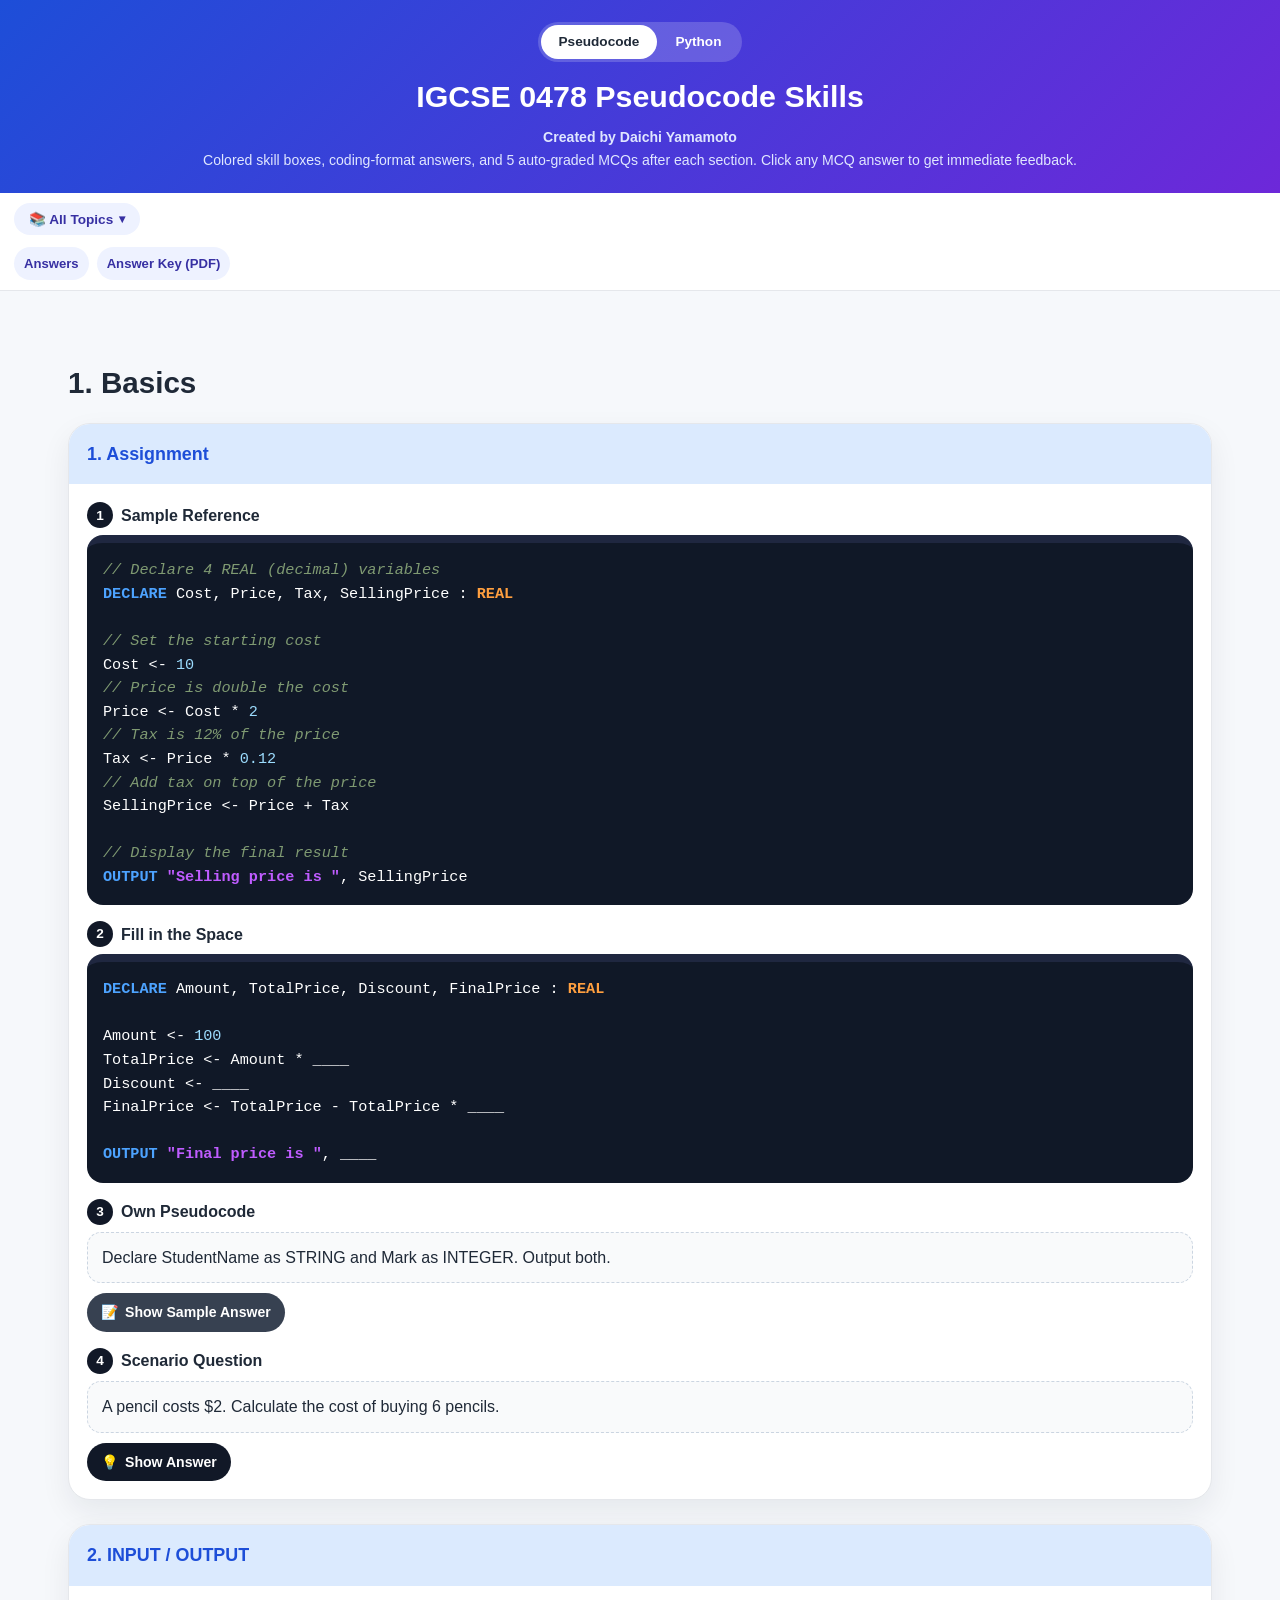
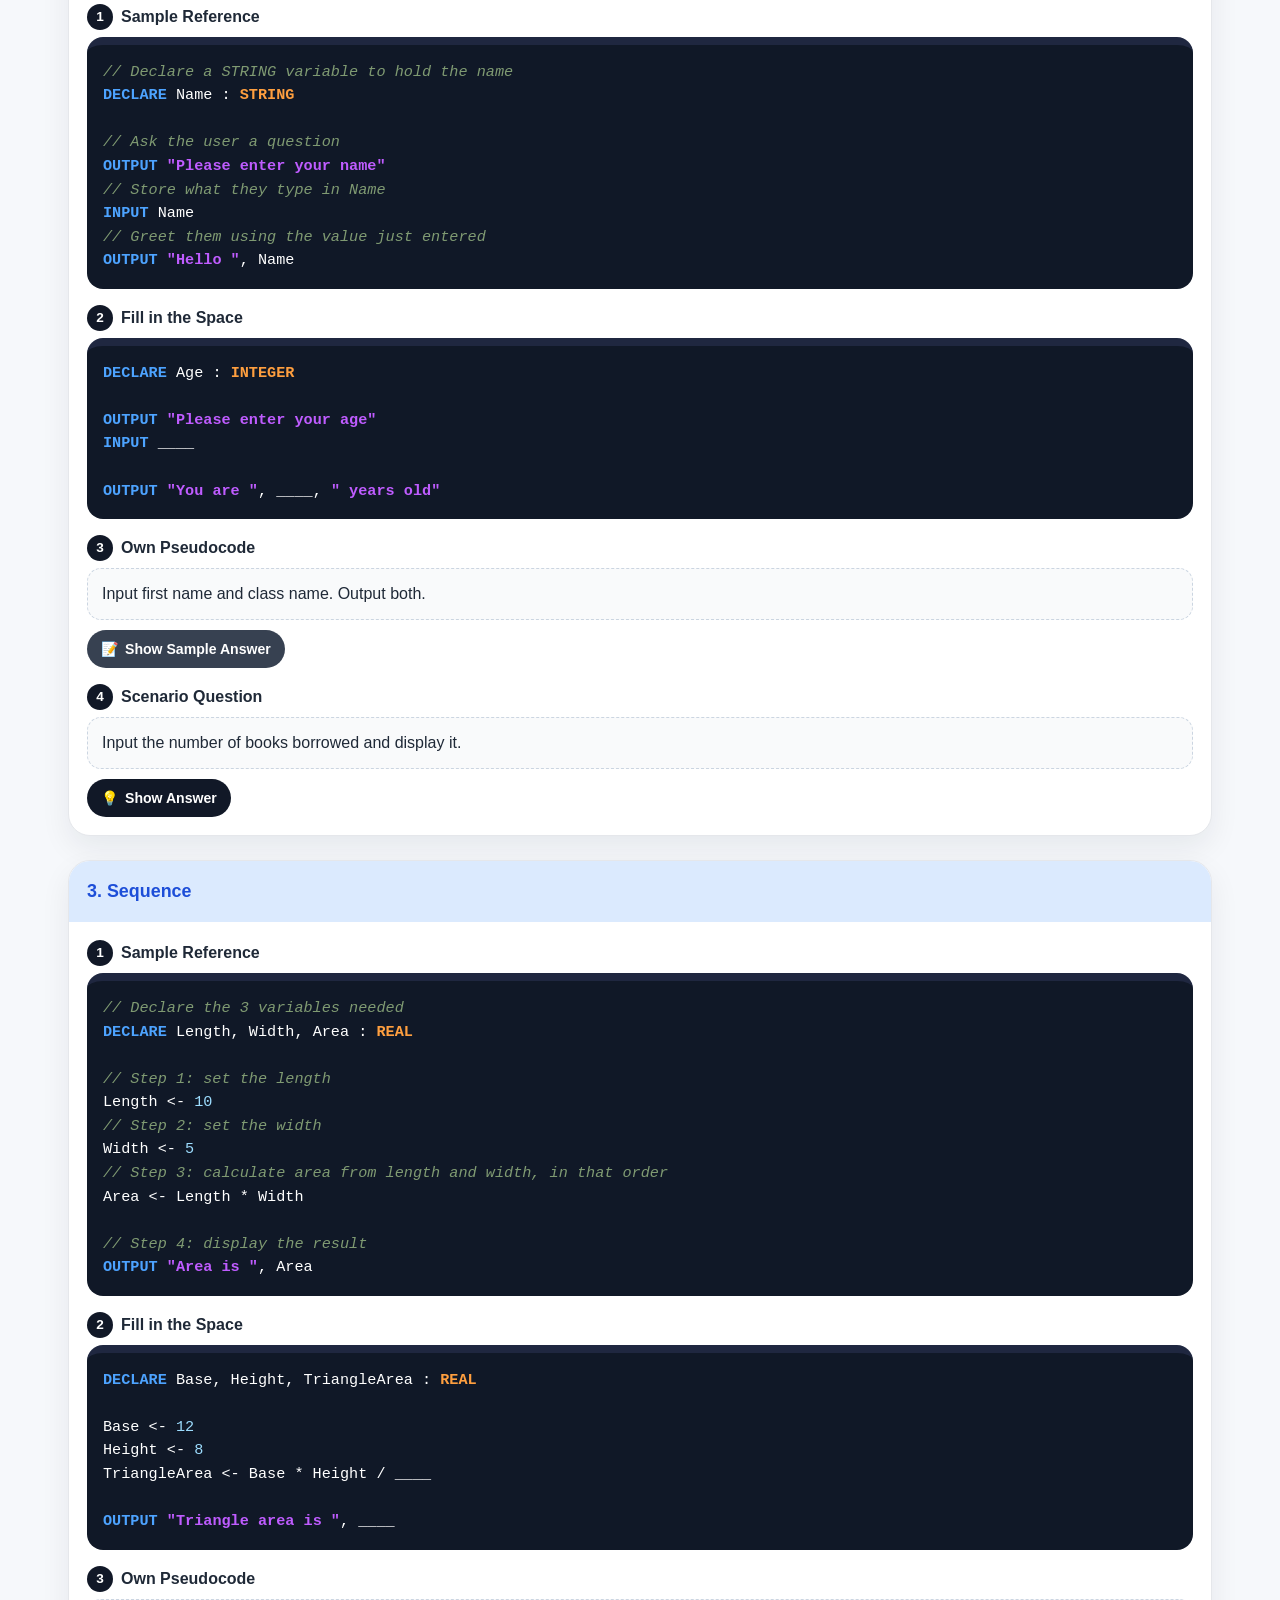
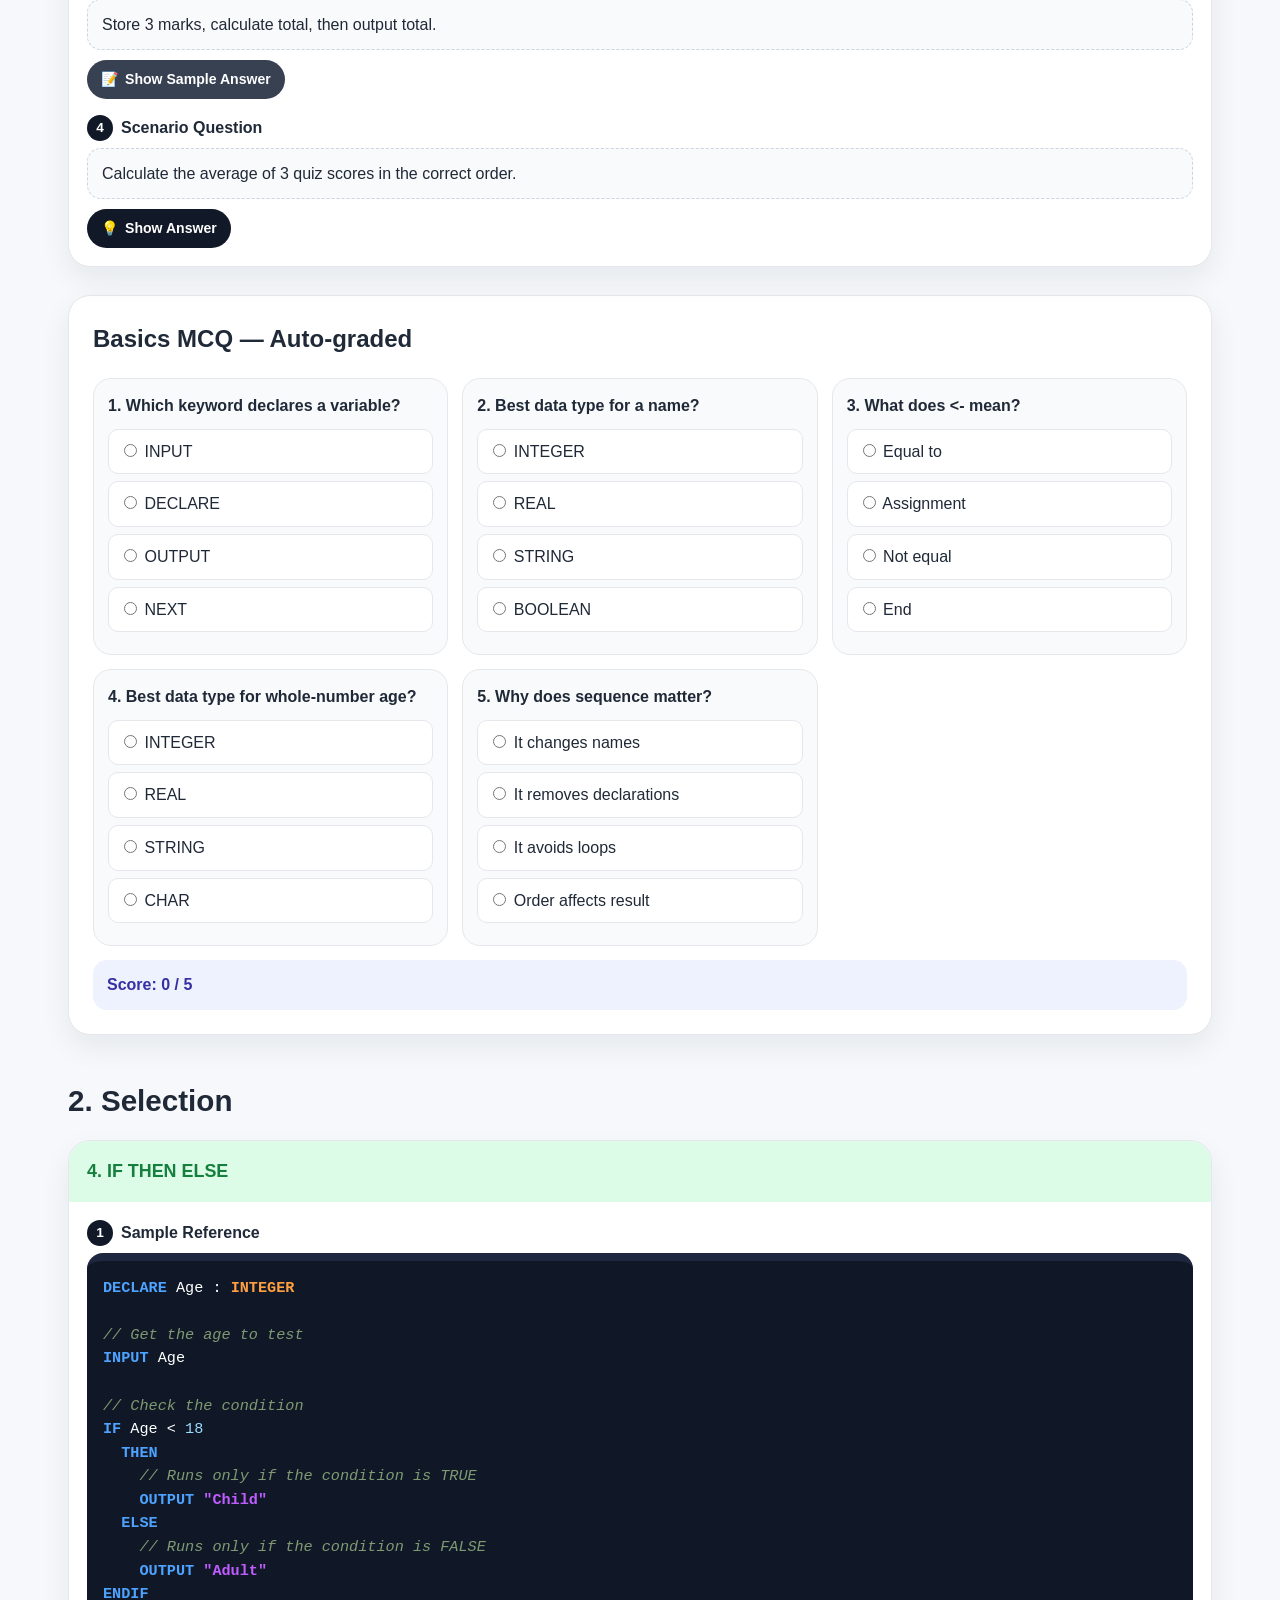
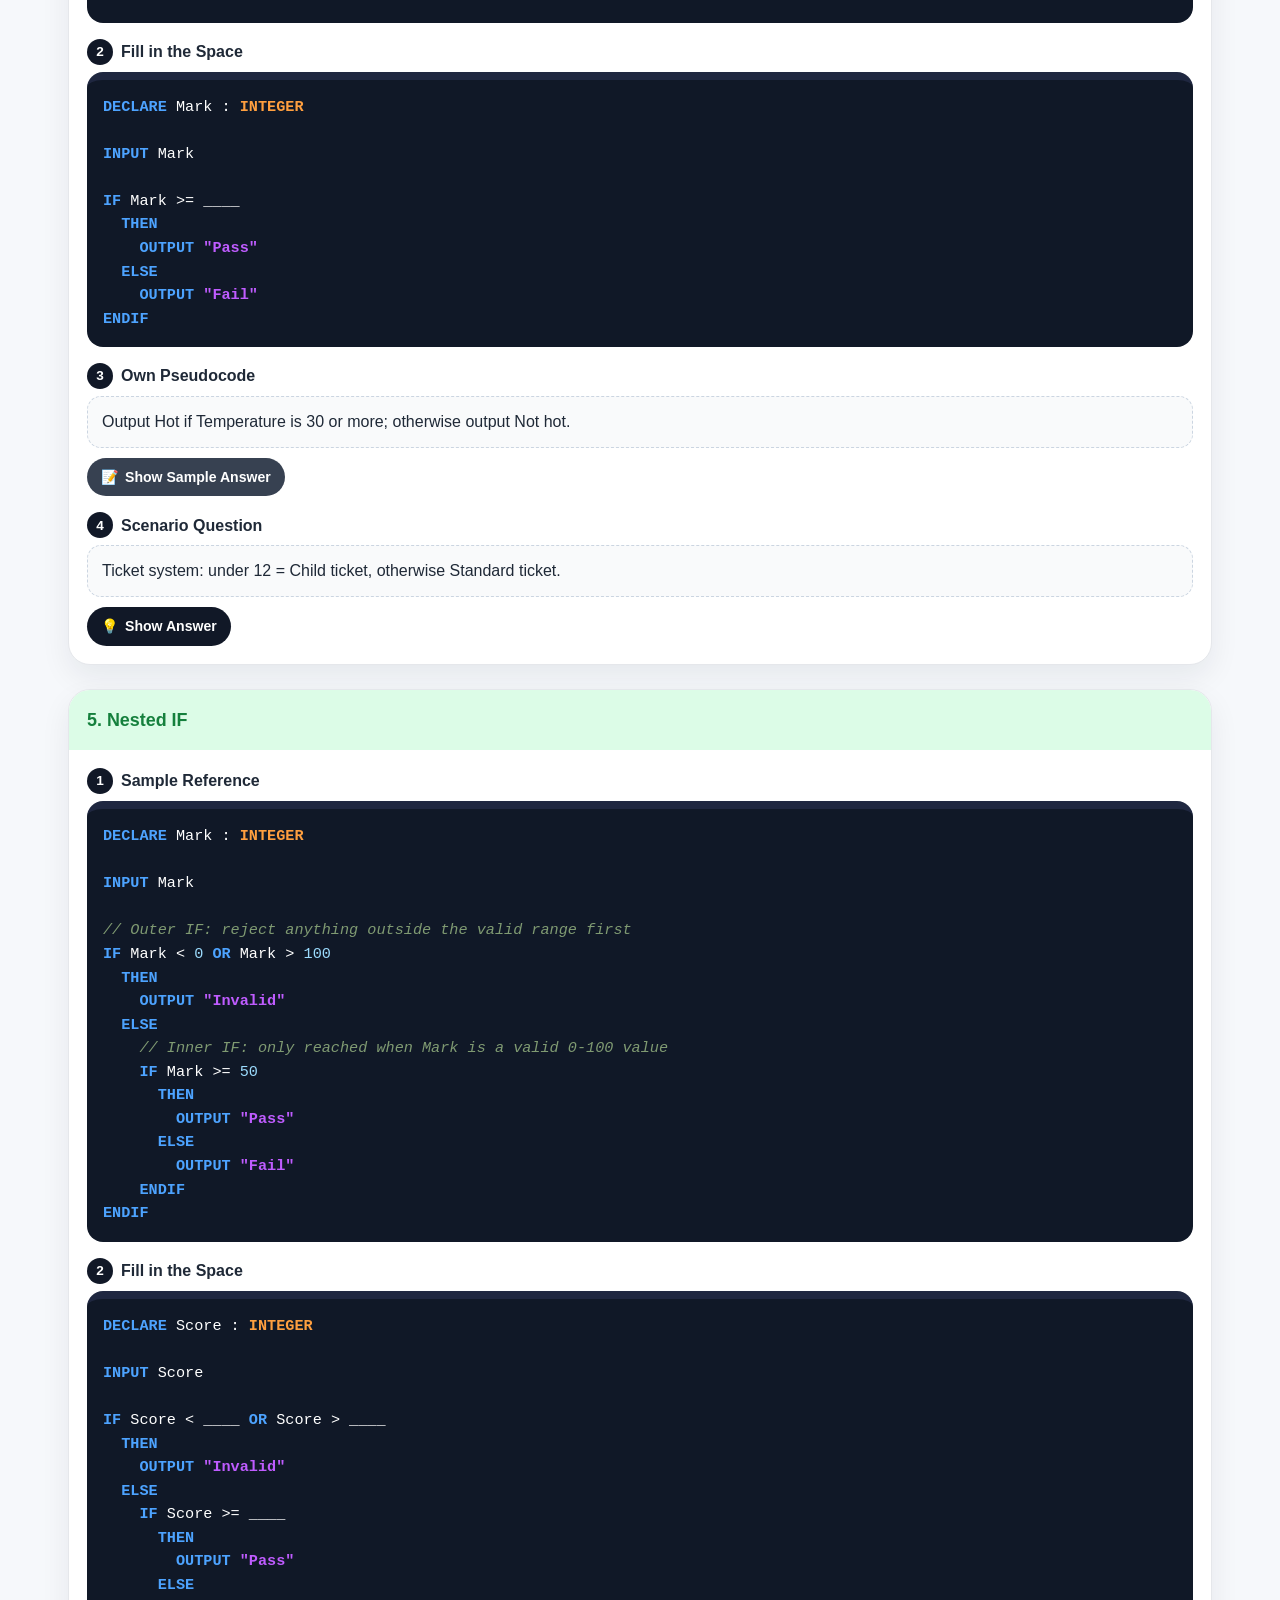
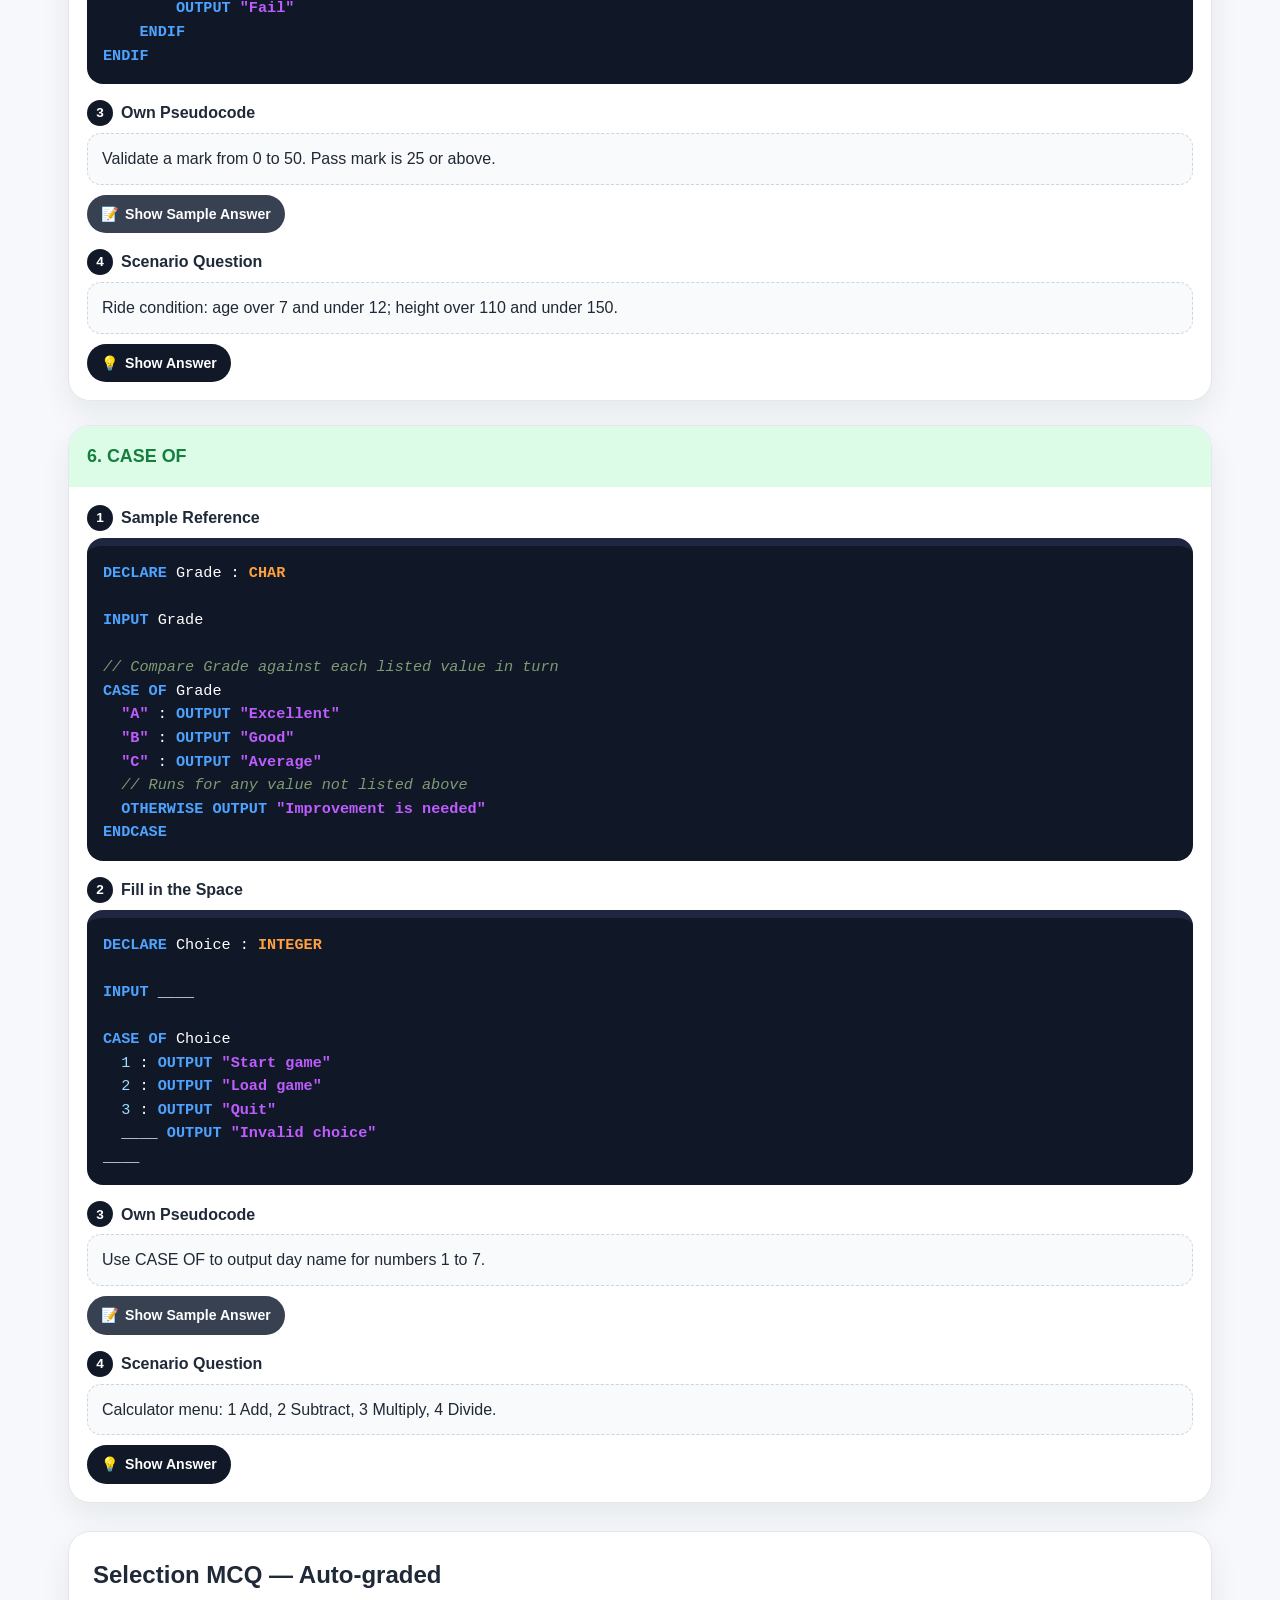
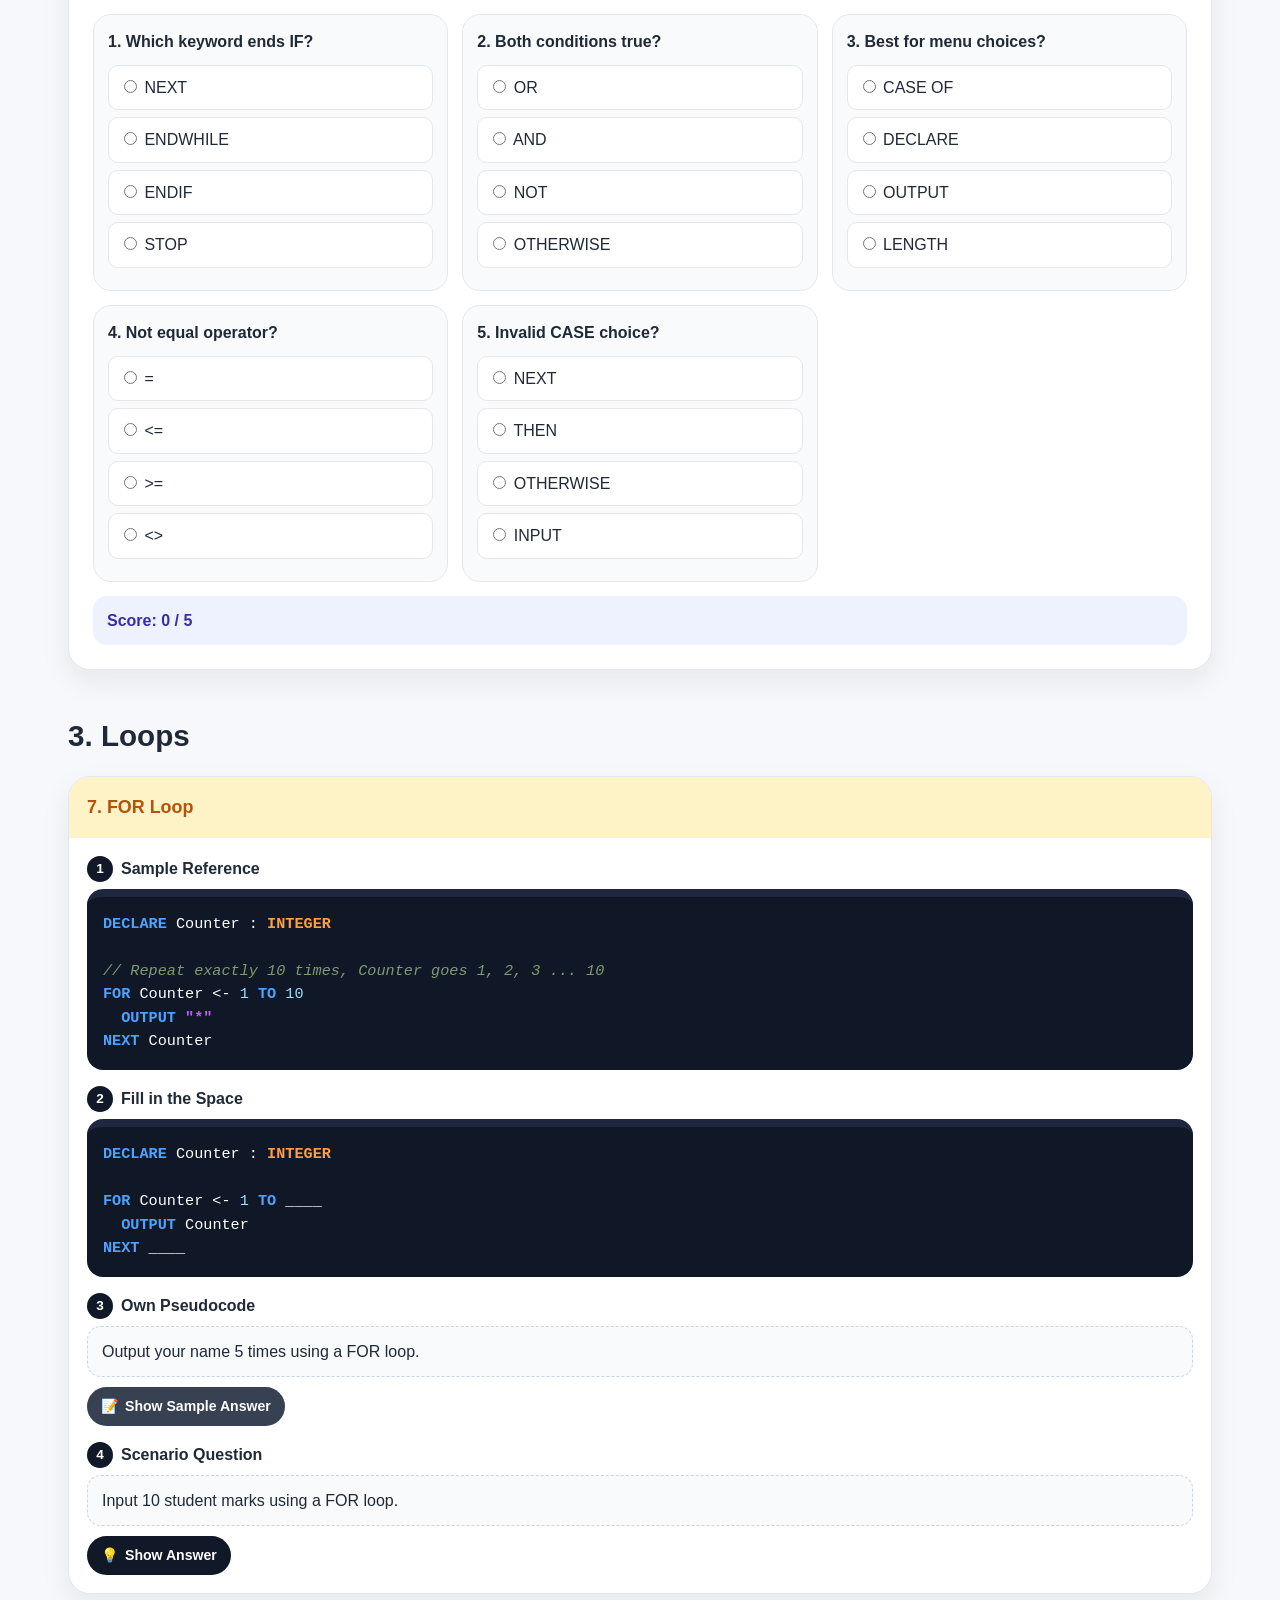
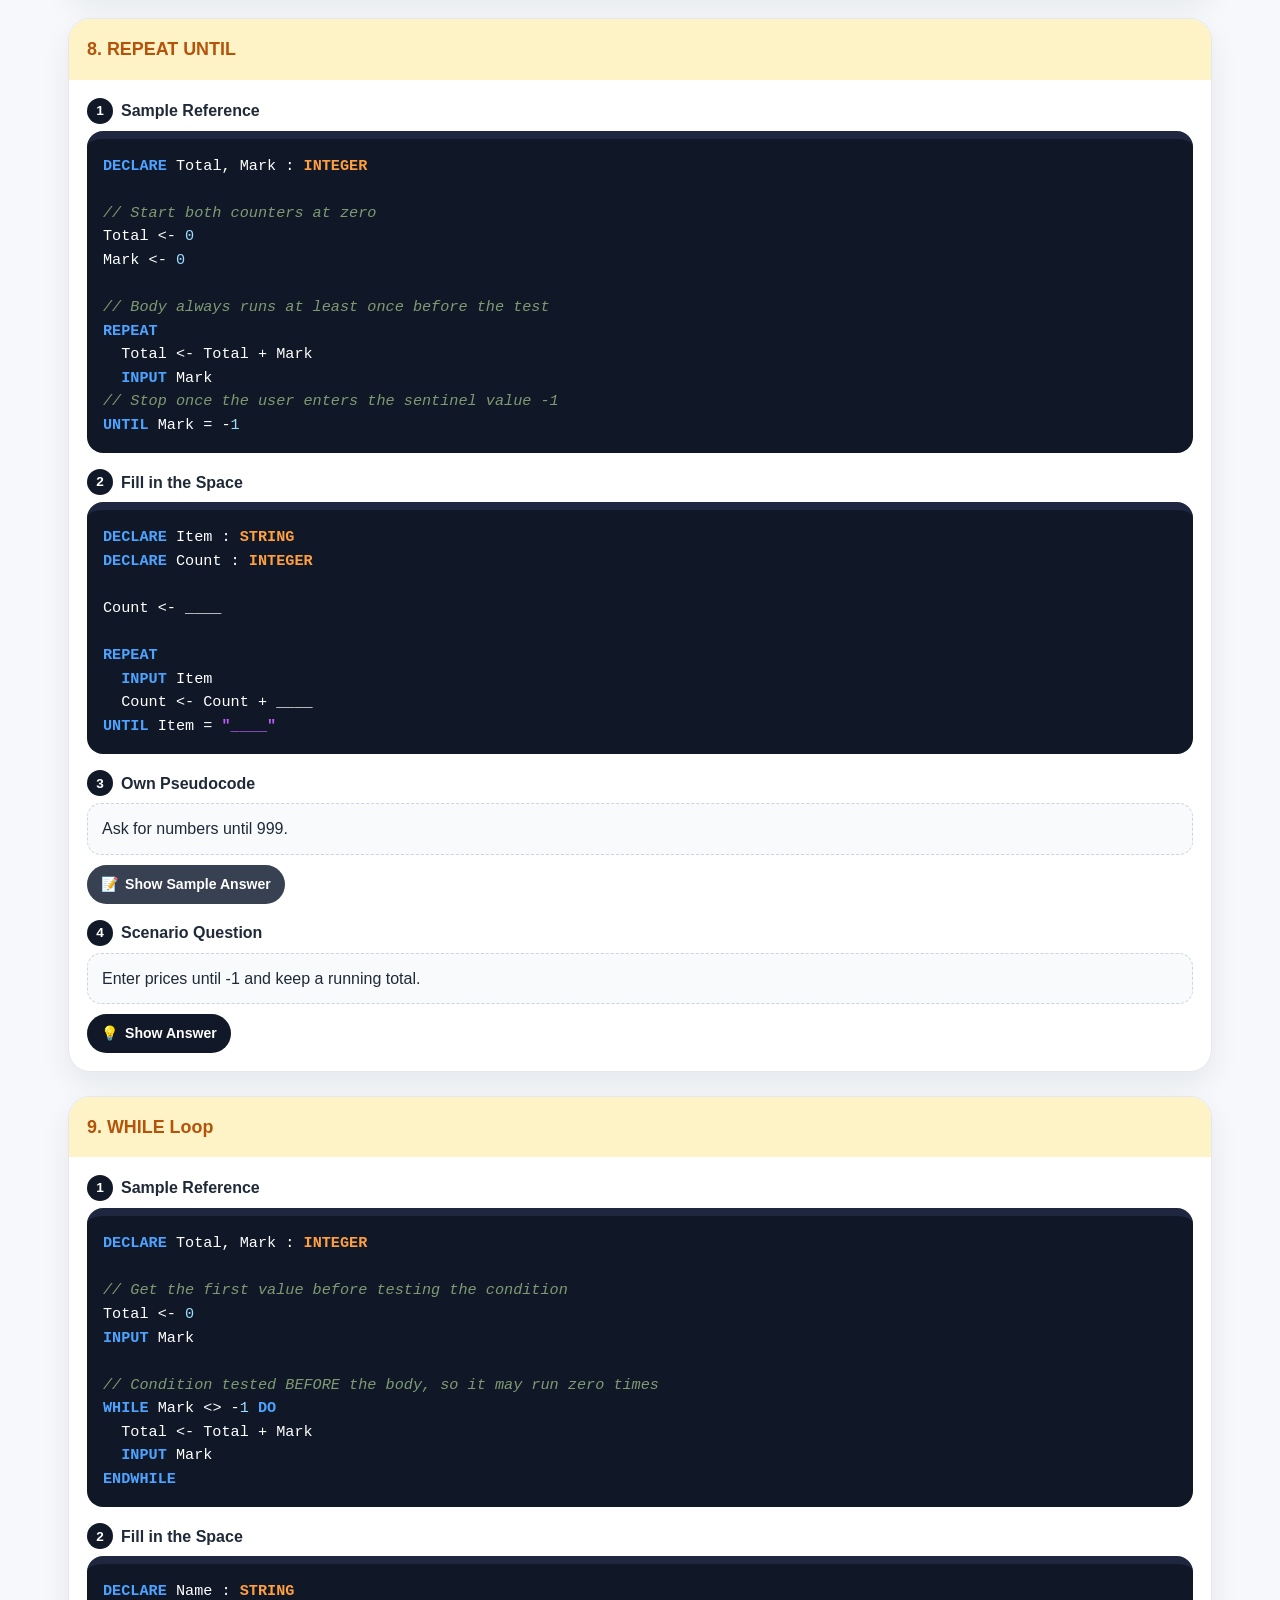
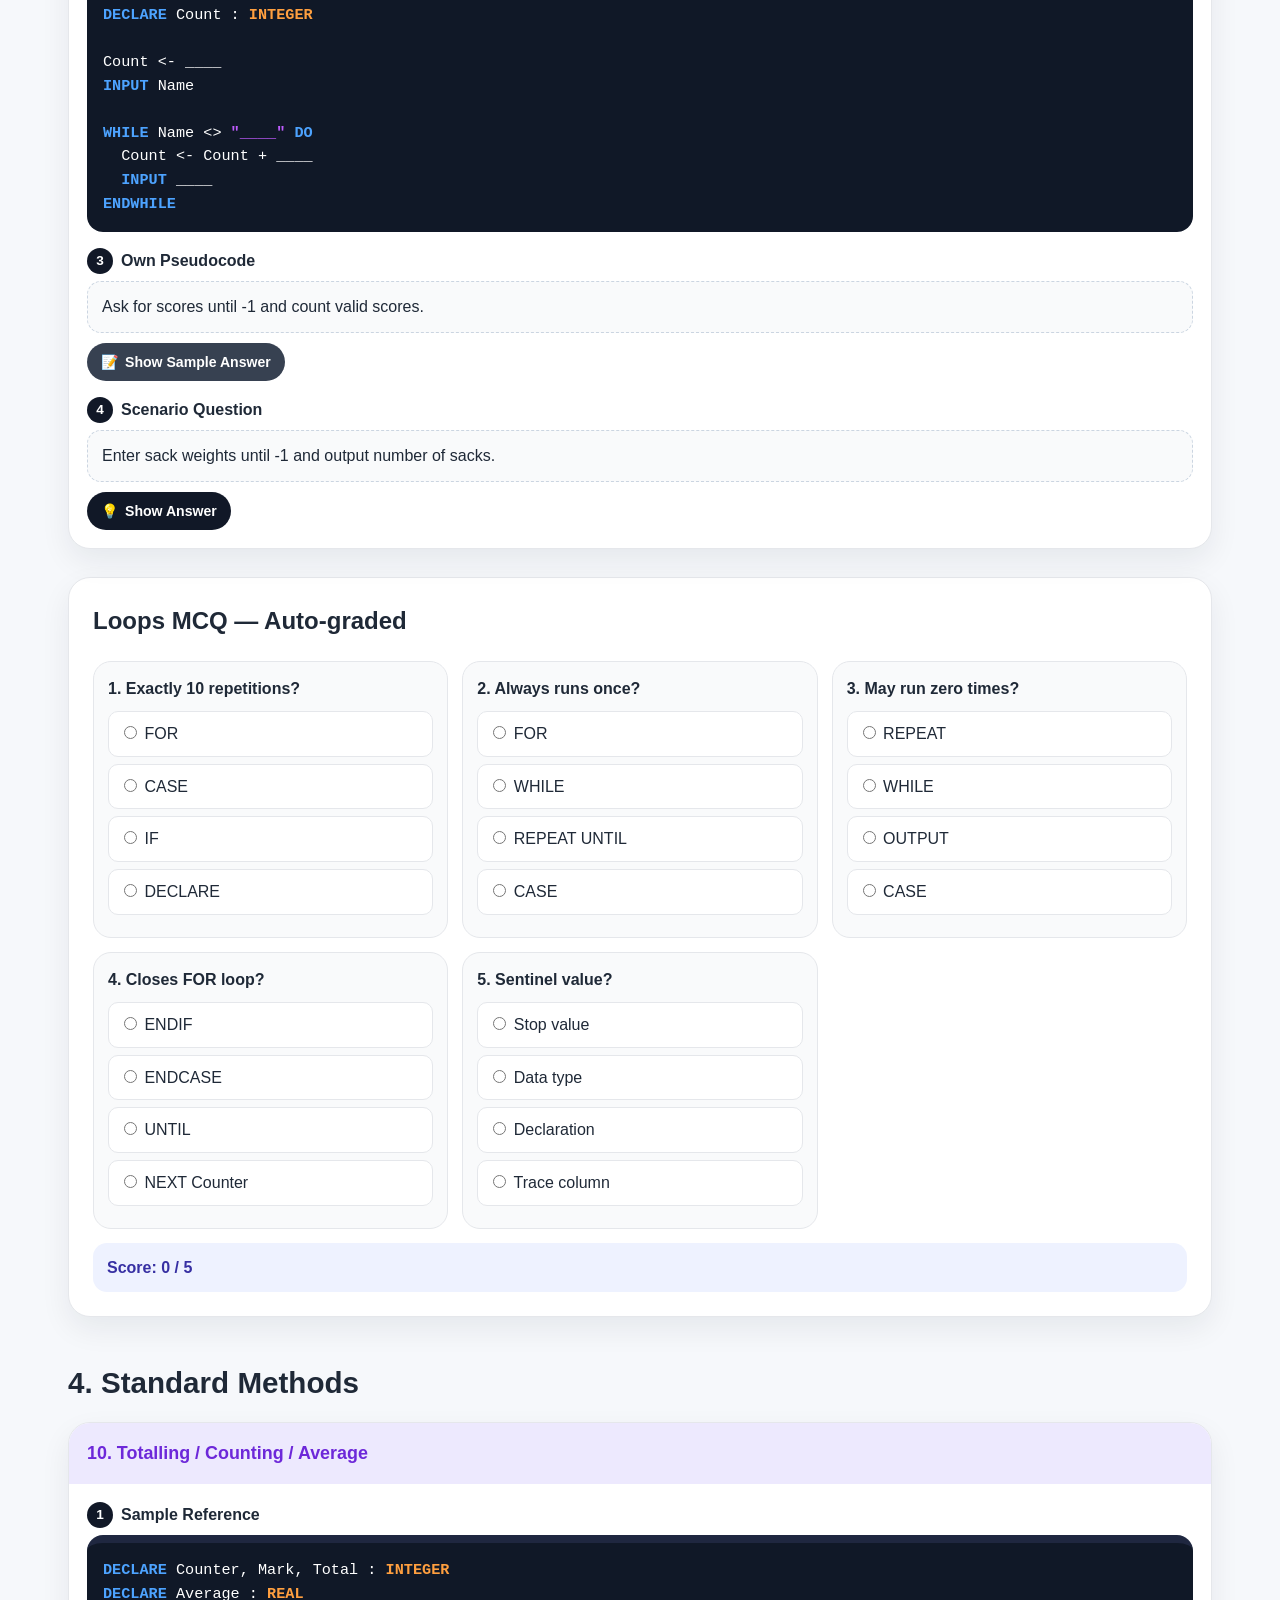
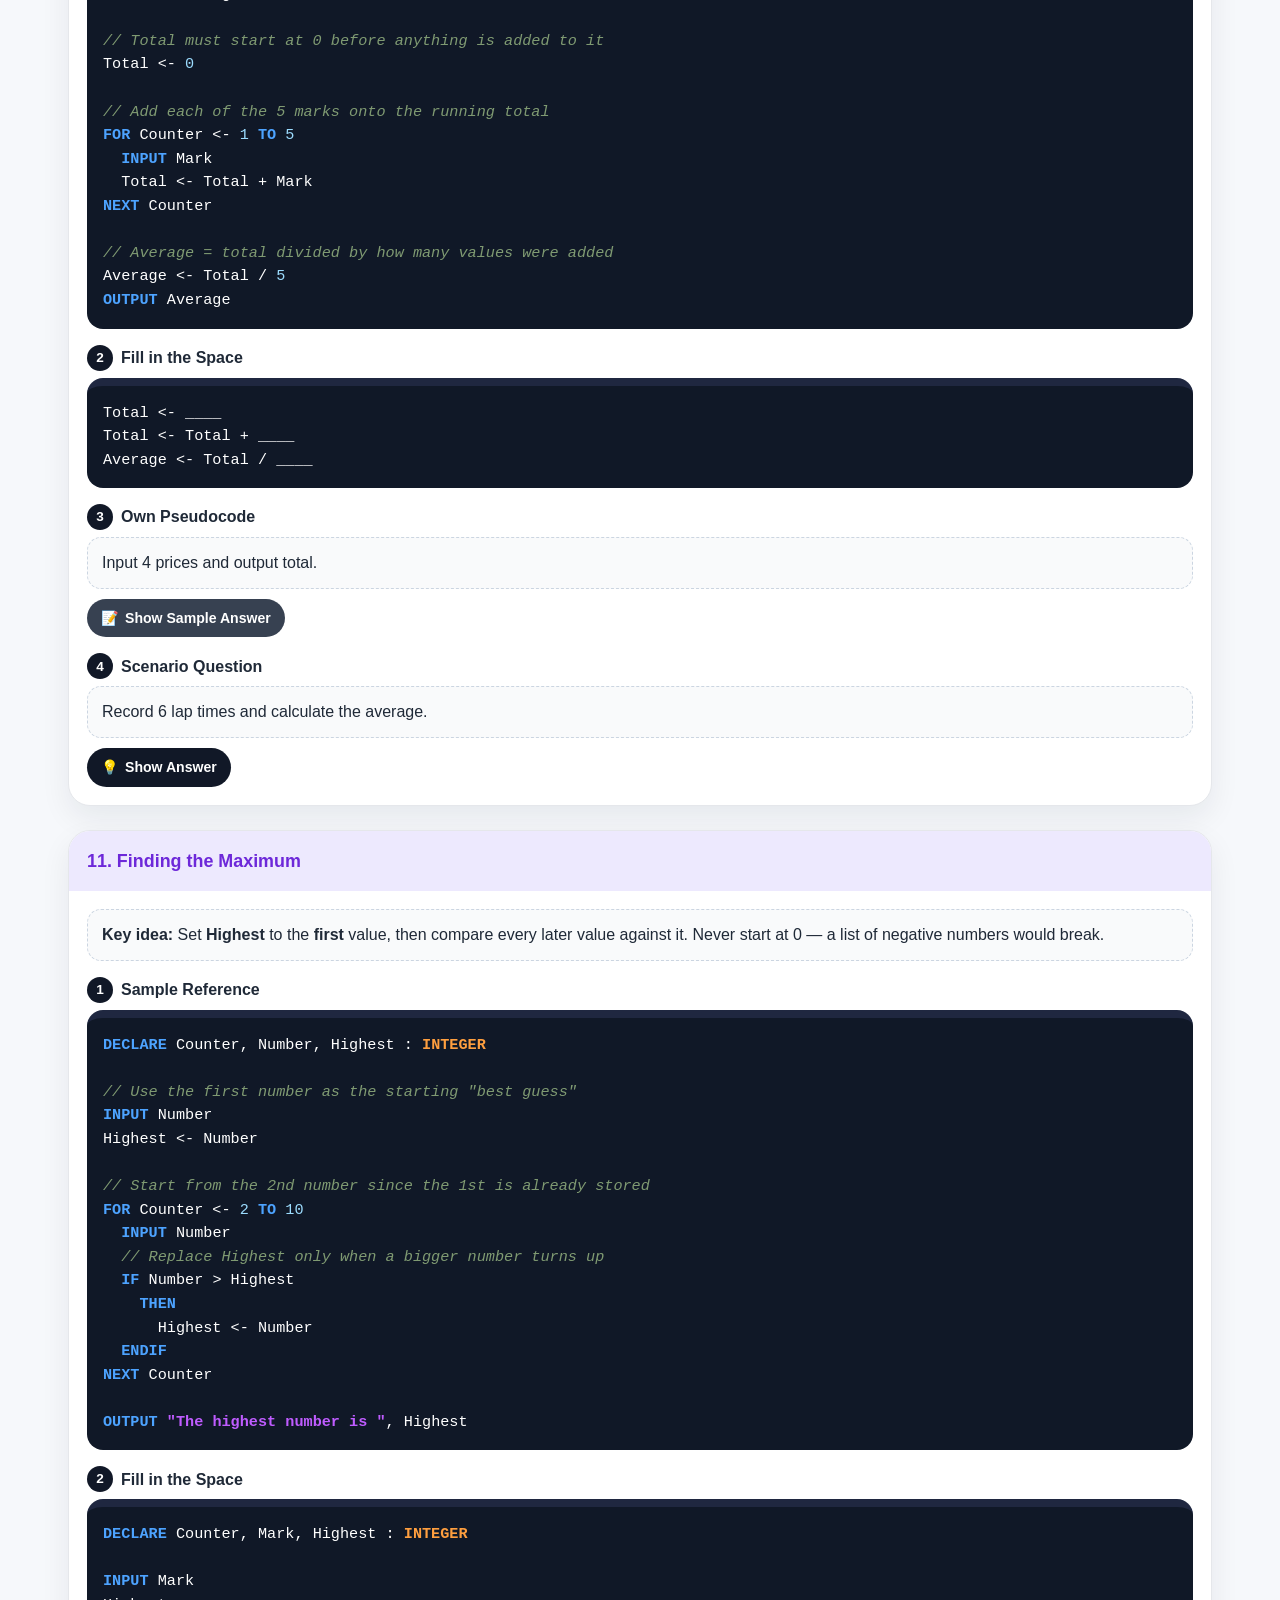
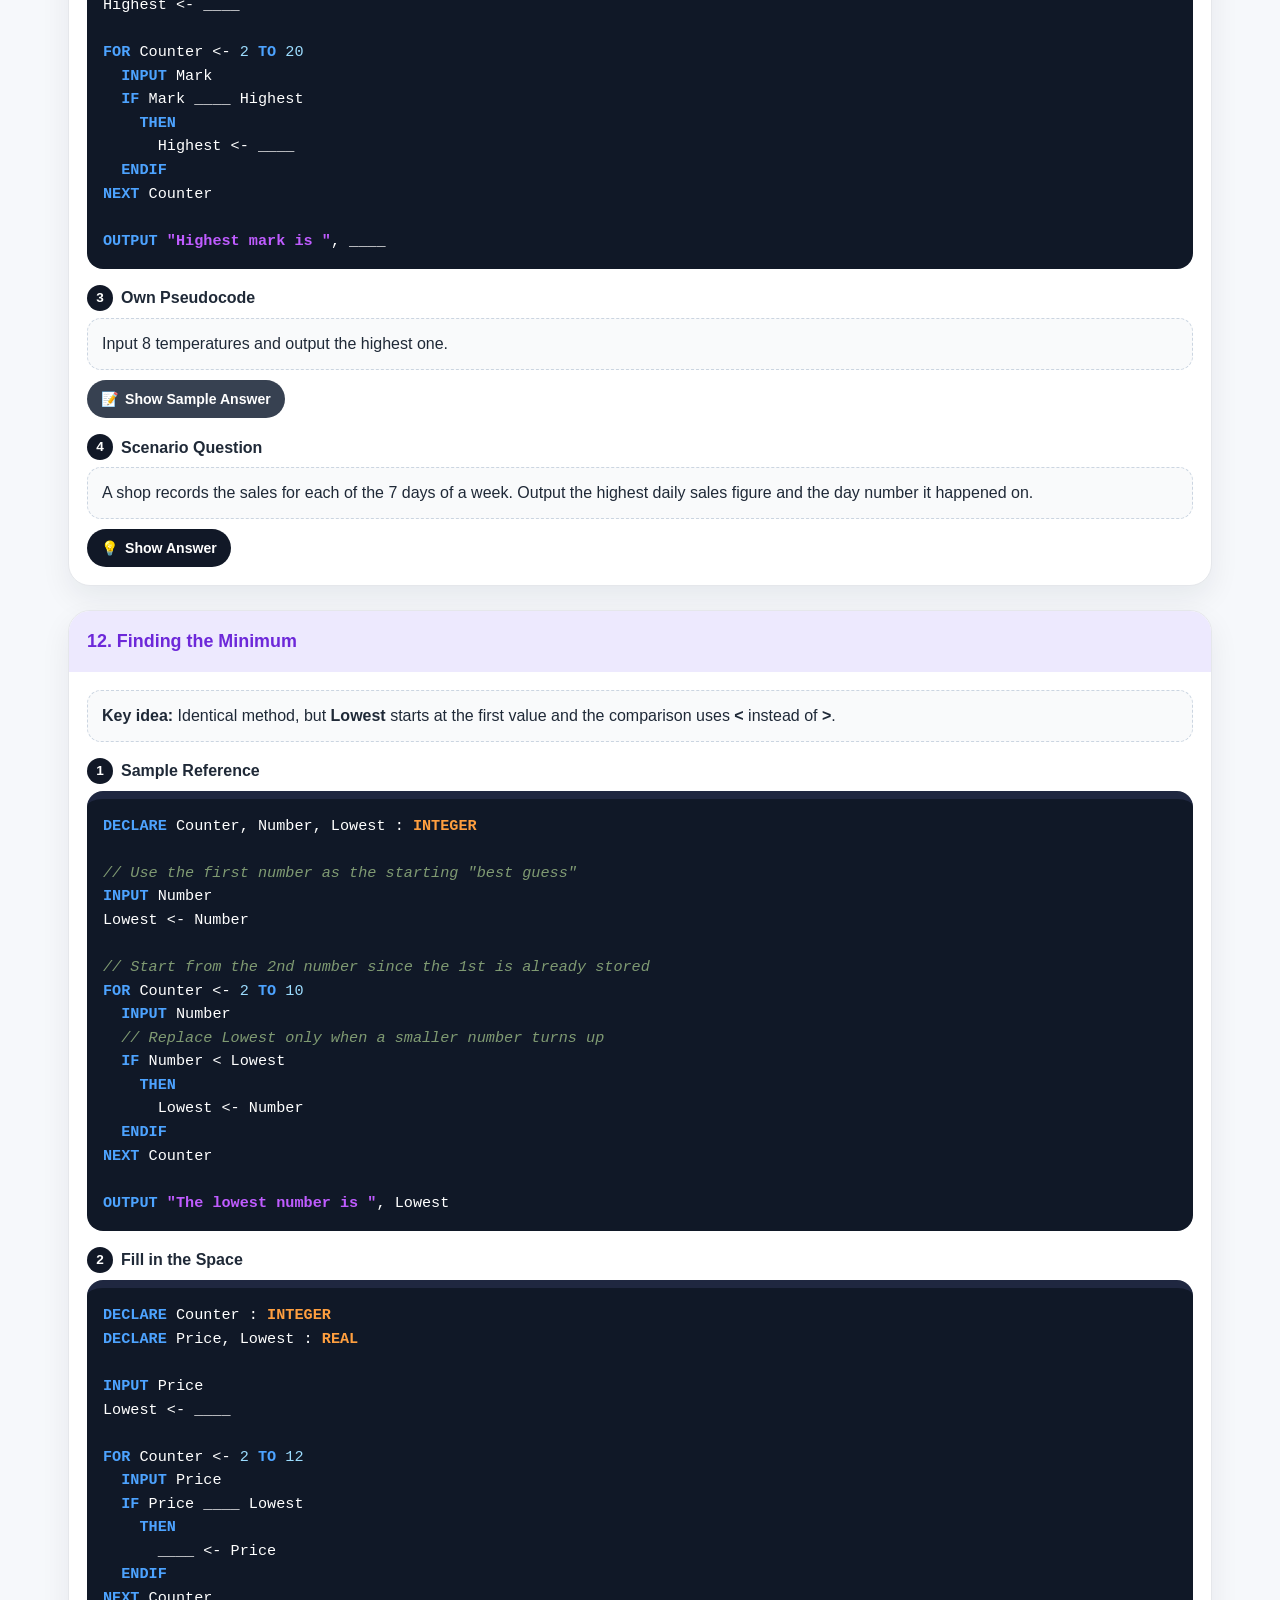
==== commit 2a65b74c: "Add Python practice page and Pseudocode/Python switch button Co-Authored-By: Claude Sonnet 5.5 <nore" ====
--- a/index.html
+++ b/index.html
@@ -15,17 +15,17 @@
 .nav-toggle .nav-caret{display:inline-block;transition:transform .25s ease;font-size:.75rem}
 .nav-toggle.open .nav-caret{transform:rotate(180deg)}
 .nav-groups{flex-basis:100%;width:100%;overflow:hidden;max-height:0;opacity:0;margin-top:0;transition:max-height .2s ease,opacity .15s ease,margin-top .2s ease;column-count:4;column-gap:16px;column-rule:1px solid var(--line)}
-.nav-groups.open{max-height:300px;opacity:1;margin-top:6px;padding-top:6px;border-top:1px solid var(--line)}
-.nav-row{display:flex;flex-wrap:wrap;align-items:baseline;gap:1px 6px;break-inside:avoid;padding-bottom:3px;margin-bottom:3px;line-height:1.3}
-.nav-row a{background:none;padding:0;border-radius:2px;color:#4b5563;font-weight:700;font-size:.76rem}.nav-row a .tnum{font-weight:900;margin-right:1px}
-.nav-row a:hover{color:#3730a3;text-decoration:underline}
+.nav-groups.open{max-height:340px;opacity:1;margin-top:6px;padding-top:6px;border-top:1px solid var(--line)}
+.nav-row{display:flex;flex-wrap:wrap;align-items:center;gap:4px 6px;break-inside:avoid;padding-bottom:6px;margin-bottom:6px;line-height:1.3}
+.nav-row a{background:#f9fafb;border:1px solid var(--line);padding:3px 8px;border-radius:8px;color:#4b5563;font-weight:700;font-size:.76rem;text-decoration:none}.nav-row a .tnum{font-weight:900;margin-right:1px}
+.nav-row a:hover{color:#3730a3;border-color:#3730a3;background:#eef2ff}
 .nav-mod{font-size:.7rem;font-weight:900;letter-spacing:.02em;white-space:nowrap;flex-basis:100%;margin-bottom:0}
-@media (max-width:900px){.nav-groups{column-count:2}.nav-groups.open{max-height:400px}}
-@media (max-width:500px){.nav-groups{column-count:1}.nav-groups.open{max-height:600px}}.card{scroll-margin-top:76px;margin-bottom:24px}.card:last-child{margin-bottom:0}.card:target{box-shadow:0 0 0 4px #6d28d9}.container{max-width:1180px;margin:auto;padding:26px 18px 60px}.section-title{font-size:1.85rem;margin:42px 0 16px}.grid{display:grid;grid-template-columns:1fr}.card,.quiz,.answers,.project{background:white;border:1px solid var(--line);border-radius:22px;box-shadow:0 12px 30px rgba(15,23,42,.07);overflow:hidden}.head{padding:16px 18px;font-weight:900;font-size:1.12rem}.blue .head{background:var(--blue);color:#1d4ed8}.green .head{background:var(--green);color:#15803d}.yellow .head{background:var(--yellow);color:#b45309}.purple .head{background:var(--purple);color:#6d28d9}.red .head{background:var(--red);color:#b91c1c}.orange .head{background:var(--orange);color:#c2410c}.teal .head{background:var(--teal);color:#0f766e}.body{padding:18px}.step{display:flex;align-items:center;gap:8px;margin:16px 0 7px;font-weight:900}.step:first-child{margin-top:0}.step span{width:26px;height:26px;border-radius:50%;display:grid;place-items:center;background:#111827;color:white;font-size:.85rem}pre{margin:0;background:var(--dark);color:white;border-top:8px solid var(--top);border-radius:16px;padding:16px;overflow-x:visible;font-size:.95rem;line-height:1.55;white-space:pre-wrap;word-break:normal;overflow-wrap:anywhere}code{font-family:Consolas,Monaco,'Courier New',monospace;white-space:pre-wrap;word-break:normal;overflow-wrap:anywhere}.kw{color:var(--kw);font-weight:900}.type{color:var(--type);font-weight:900}.str{color:var(--str);font-weight:800}.num{color:var(--num)}.comment{color:#7f9a72;font-style:italic}.task{border:1px dashed #cbd5e1;background:#f9fafb;border-radius:14px;padding:12px 14px}.quiz{padding:24px;margin:28px 0 36px}.quiz h2{margin-top:0}.quiz-grid{display:grid;grid-template-columns:repeat(auto-fit,minmax(320px,1fr));gap:14px}.q{border:1px solid var(--line);border-radius:18px;background:#f9fafb;padding:14px}.q p{margin:0 0 10px;font-weight:900}.q label{display:block;margin:7px 0;padding:9px 10px;border:1px solid #e5e7eb;background:white;border-radius:10px;cursor:pointer}.q.correct{border-color:#86efac;background:#f0fdf4}.q.wrong{border-color:#fecaca;background:#fff1f2}.feedback{font-weight:900;margin-top:8px}.good{color:#15803d}.bad{color:#b91c1c}.score{margin-top:14px;padding:12px 14px;background:#eef2ff;color:#3730a3;border-radius:14px;font-weight:900}.answers,.project{padding:24px;margin-top:34px}details{border:1px solid var(--line);border-radius:14px;background:#f9fafb;padding:12px 14px;margin:12px 0}summary{font-weight:900;cursor:pointer}.answer-space{min-height:110px;border:2px dashed #cbd5e1;border-radius:16px;padding:14px;color:#6b7280;background:white}.scenario-answer,.own-answer{border:none;background:none;padding:0;margin:10px 0 0}.scenario-answer summary,.own-answer summary{list-style:none;display:inline-flex;align-items:center;gap:6px;padding:8px 14px;border-radius:999px;font-weight:800;cursor:pointer;font-size:.88rem}.scenario-answer summary::-webkit-details-marker,.own-answer summary::-webkit-details-marker{display:none}.scenario-answer summary{background:#111827;color:white}.scenario-answer summary::before{content:"💡"}.scenario-answer[open] summary{background:#4338ca}.scenario-answer[open] summary::before{content:"✅"}.own-answer summary{background:#374151;color:white}.own-answer summary::before{content:"📝"}.own-answer[open] summary{background:#0f766e}.own-answer[open] summary::before{content:"✅"}.scenario-answer .task,.own-answer .task{margin-top:10px}.scenario-answer pre,.own-answer pre{margin-top:10px}footer{text-align:center;color:#6b7280;padding:32px}
-</style>
+@media (max-width:900px){.nav-groups{column-count:2}.nav-groups.open{max-height:450px}}
+@media (max-width:500px){.nav-groups{column-count:1}.nav-groups.open{max-height:700px}}.card{scroll-margin-top:76px;margin-bottom:24px}.card:last-child{margin-bottom:0}.card:target{box-shadow:0 0 0 4px #6d28d9}.container{max-width:1180px;margin:auto;padding:26px 18px 60px}.section-title{font-size:1.85rem;margin:42px 0 16px}.grid{display:grid;grid-template-columns:1fr}.card,.quiz,.answers,.project{background:white;border:1px solid var(--line);border-radius:22px;box-shadow:0 12px 30px rgba(15,23,42,.07);overflow:hidden}.head{padding:16px 18px;font-weight:900;font-size:1.12rem}.blue .head{background:var(--blue);color:#1d4ed8}.green .head{background:var(--green);color:#15803d}.yellow .head{background:var(--yellow);color:#b45309}.purple .head{background:var(--purple);color:#6d28d9}.red .head{background:var(--red);color:#b91c1c}.orange .head{background:var(--orange);color:#c2410c}.teal .head{background:var(--teal);color:#0f766e}.body{padding:18px}.step{display:flex;align-items:center;gap:8px;margin:16px 0 7px;font-weight:900}.step:first-child{margin-top:0}.step span{width:26px;height:26px;border-radius:50%;display:grid;place-items:center;background:#111827;color:white;font-size:.85rem}pre{margin:0;background:var(--dark);color:white;border-top:8px solid var(--top);border-radius:16px;padding:16px;overflow-x:visible;font-size:.95rem;line-height:1.55;white-space:pre-wrap;word-break:normal;overflow-wrap:anywhere}code{font-family:Consolas,Monaco,'Courier New',monospace;white-space:pre-wrap;word-break:normal;overflow-wrap:anywhere}.kw{color:var(--kw);font-weight:900}.type{color:var(--type);font-weight:900}.str{color:var(--str);font-weight:800}.num{color:var(--num)}.comment{color:#7f9a72;font-style:italic}.task{border:1px dashed #cbd5e1;background:#f9fafb;border-radius:14px;padding:12px 14px}.quiz{padding:24px;margin:28px 0 36px}.quiz h2{margin-top:0}.quiz-grid{display:grid;grid-template-columns:repeat(auto-fit,minmax(320px,1fr));gap:14px}.q{border:1px solid var(--line);border-radius:18px;background:#f9fafb;padding:14px}.q p{margin:0 0 10px;font-weight:900}.q label{display:block;margin:7px 0;padding:9px 10px;border:1px solid #e5e7eb;background:white;border-radius:10px;cursor:pointer}.q.correct{border-color:#86efac;background:#f0fdf4}.q.wrong{border-color:#fecaca;background:#fff1f2}.feedback{font-weight:900;margin-top:8px}.good{color:#15803d}.bad{color:#b91c1c}.score{margin-top:14px;padding:12px 14px;background:#eef2ff;color:#3730a3;border-radius:14px;font-weight:900}.answers,.project{padding:24px;margin-top:34px}details{border:1px solid var(--line);border-radius:14px;background:#f9fafb;padding:12px 14px;margin:12px 0}summary{font-weight:900;cursor:pointer}.answer-space{min-height:110px;border:2px dashed #cbd5e1;border-radius:16px;padding:14px;color:#6b7280;background:white}.scenario-answer,.own-answer{border:none;background:none;padding:0;margin:10px 0 0}.scenario-answer summary,.own-answer summary{list-style:none;display:inline-flex;align-items:center;gap:6px;padding:8px 14px;border-radius:999px;font-weight:800;cursor:pointer;font-size:.88rem}.scenario-answer summary::-webkit-details-marker,.own-answer summary::-webkit-details-marker{display:none}.scenario-answer summary{background:#111827;color:white}.scenario-answer summary::before{content:"💡"}.scenario-answer[open] summary{background:#4338ca}.scenario-answer[open] summary::before{content:"✅"}.own-answer summary{background:#374151;color:white}.own-answer summary::before{content:"📝"}.own-answer[open] summary{background:#0f766e}.own-answer[open] summary::before{content:"✅"}.scenario-answer .task,.own-answer .task{margin-top:10px}.scenario-answer pre,.own-answer pre{margin-top:10px}footer{text-align:center;color:#6b7280;padding:32px}
+.lang-switch{display:inline-flex;background:rgba(255,255,255,.18);border-radius:999px;padding:3px;margin-bottom:10px}.lang-switch a{color:#fff;text-decoration:none;font-weight:800;font-size:.85rem;padding:6px 18px;border-radius:999px}.lang-switch a.on{background:#fff;color:#1f2937}.lang-switch a:not(.on):hover{background:rgba(255,255,255,.25)}</style>
 </head>
 <body>
-<header><h1>IGCSE 0478 Pseudocode Skills</h1><p><strong>Created by Daichi Yamamoto</strong><br>Colored skill boxes, coding-format answers, and 5 auto-graded MCQs after each section. Click any MCQ answer to get immediate feedback.</p></header>
+<header><div class="lang-switch"><a href="index.html" class="on">Pseudocode</a><a href="python.html">Python</a></div><br><h1>IGCSE 0478 Pseudocode Skills</h1><p><strong>Created by Daichi Yamamoto</strong><br>Colored skill boxes, coding-format answers, and 5 auto-graded MCQs after each section. Click any MCQ answer to get immediate feedback.</p></header>
 <nav>
 <button type="button" class="nav-toggle" id="navToggle" aria-expanded="false" aria-controls="navGroups">📚 All Topics <span class="nav-caret">▾</span></button>
 <div class="nav-groups" id="navGroups">
